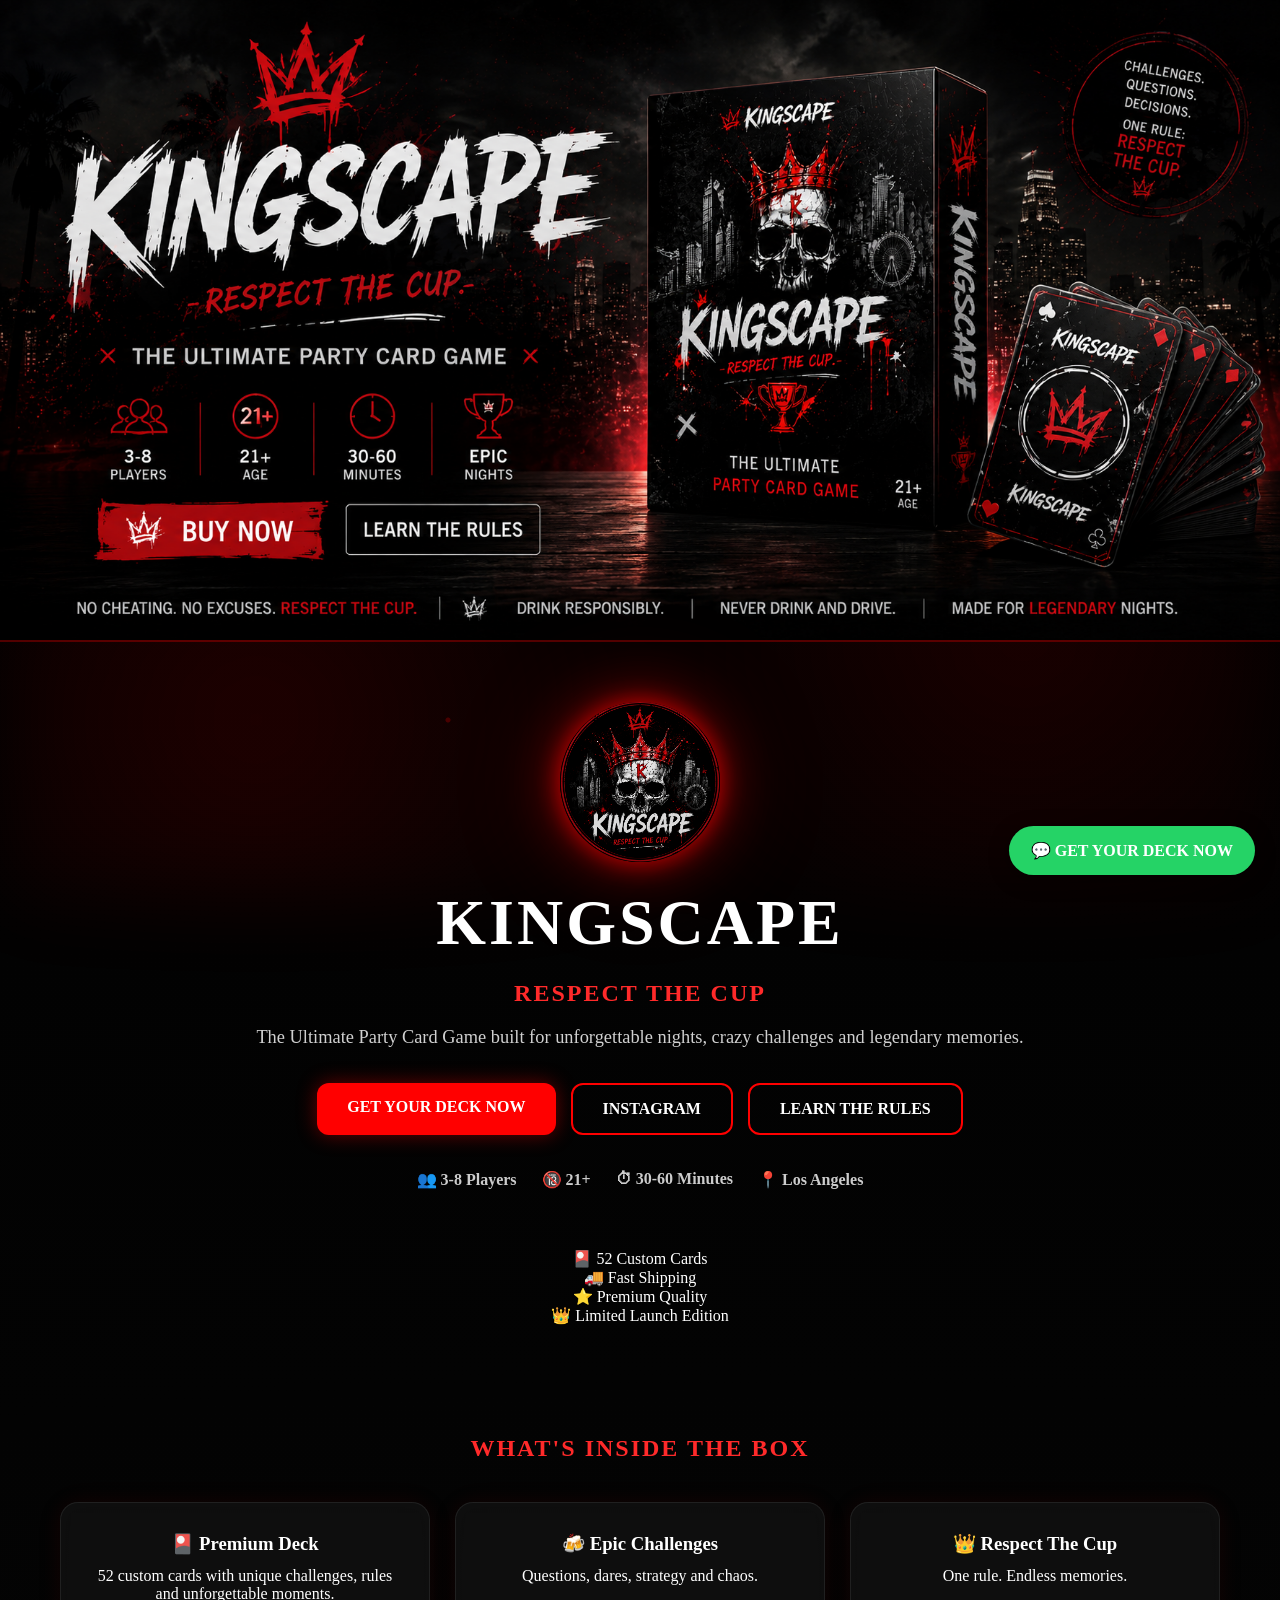
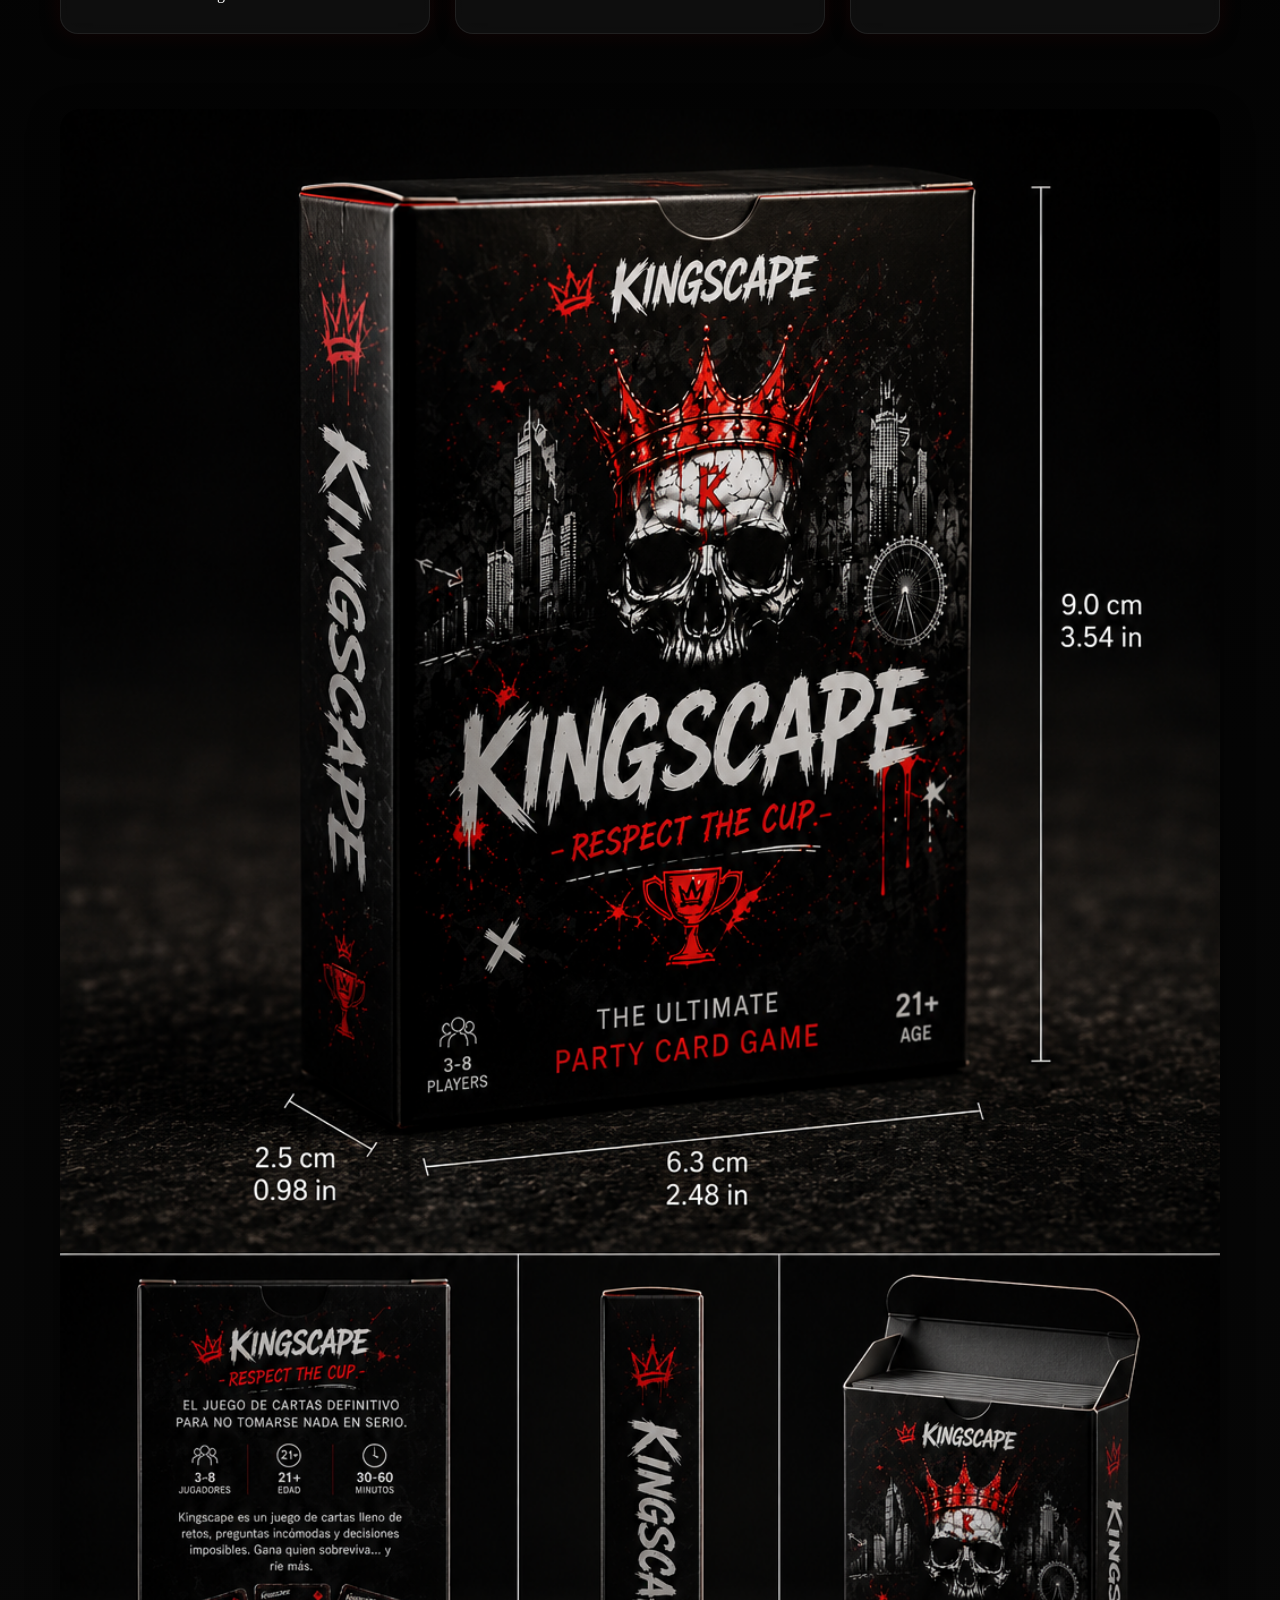
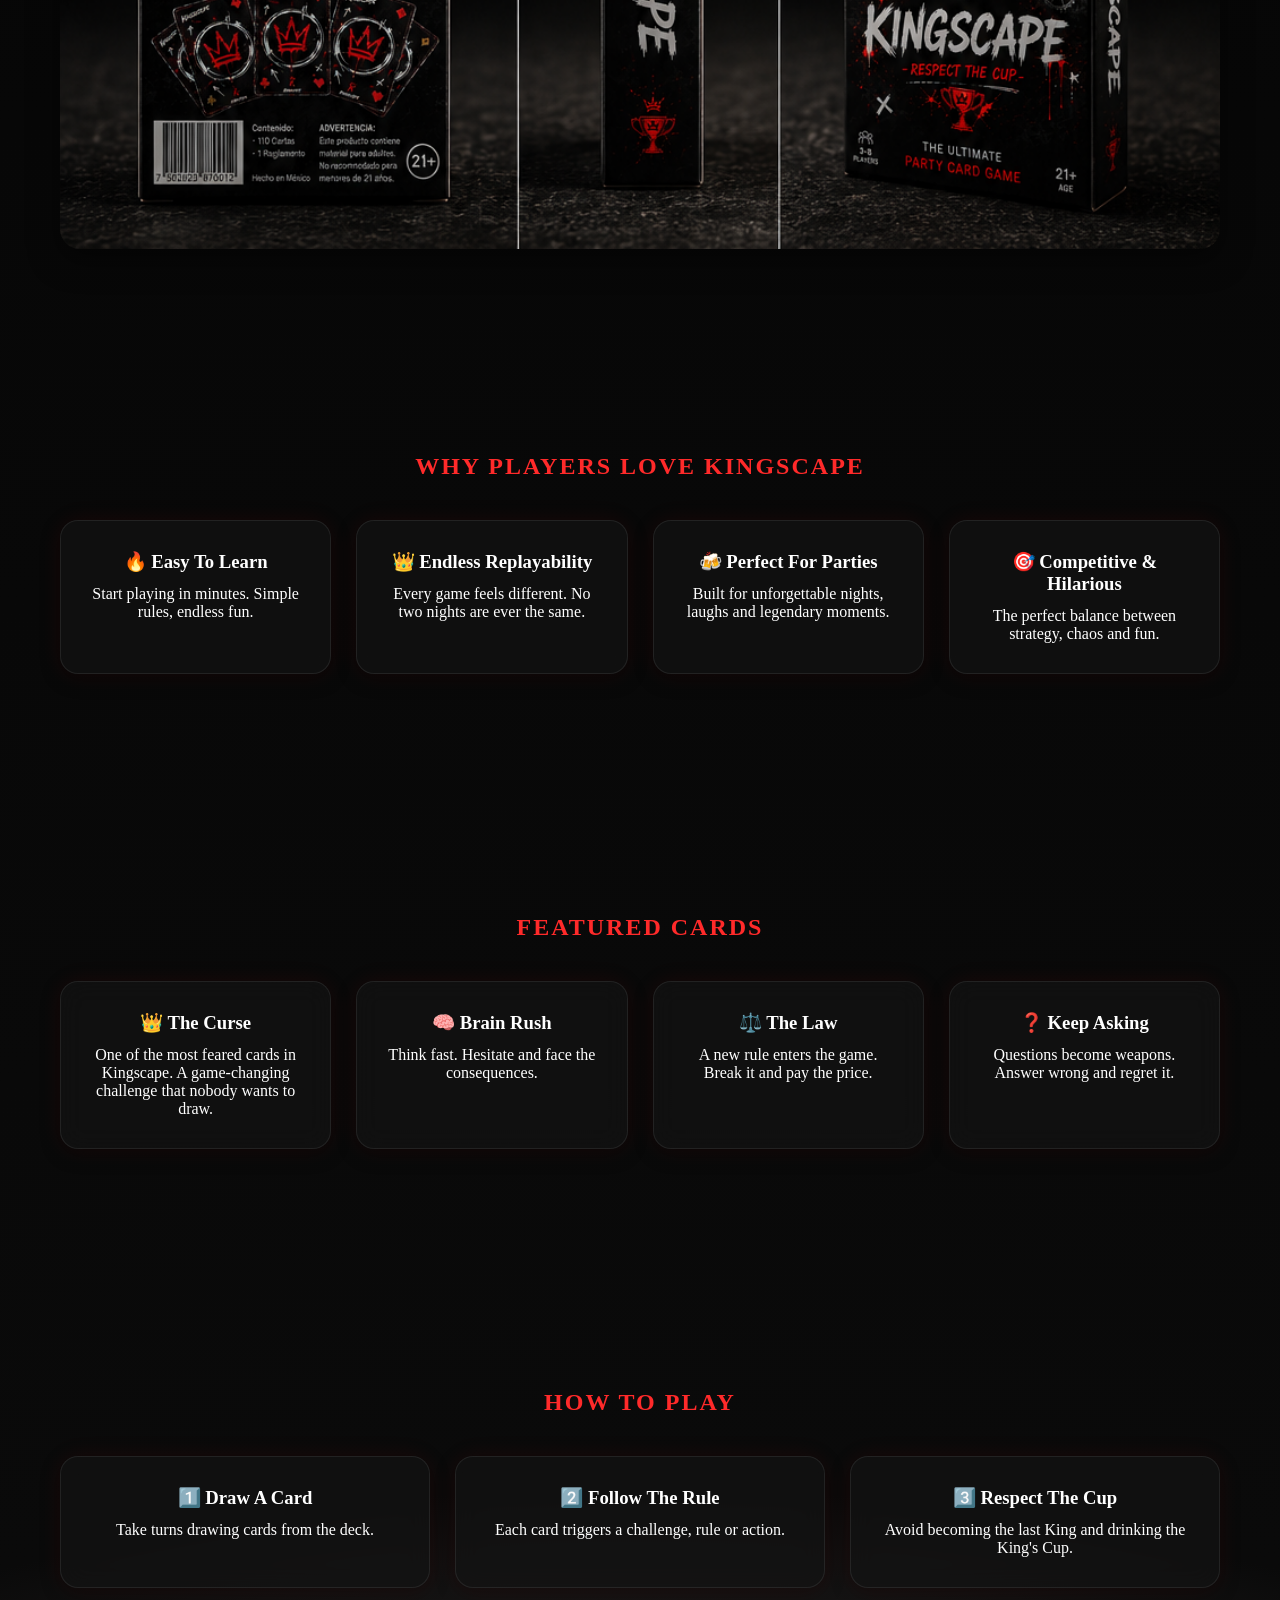
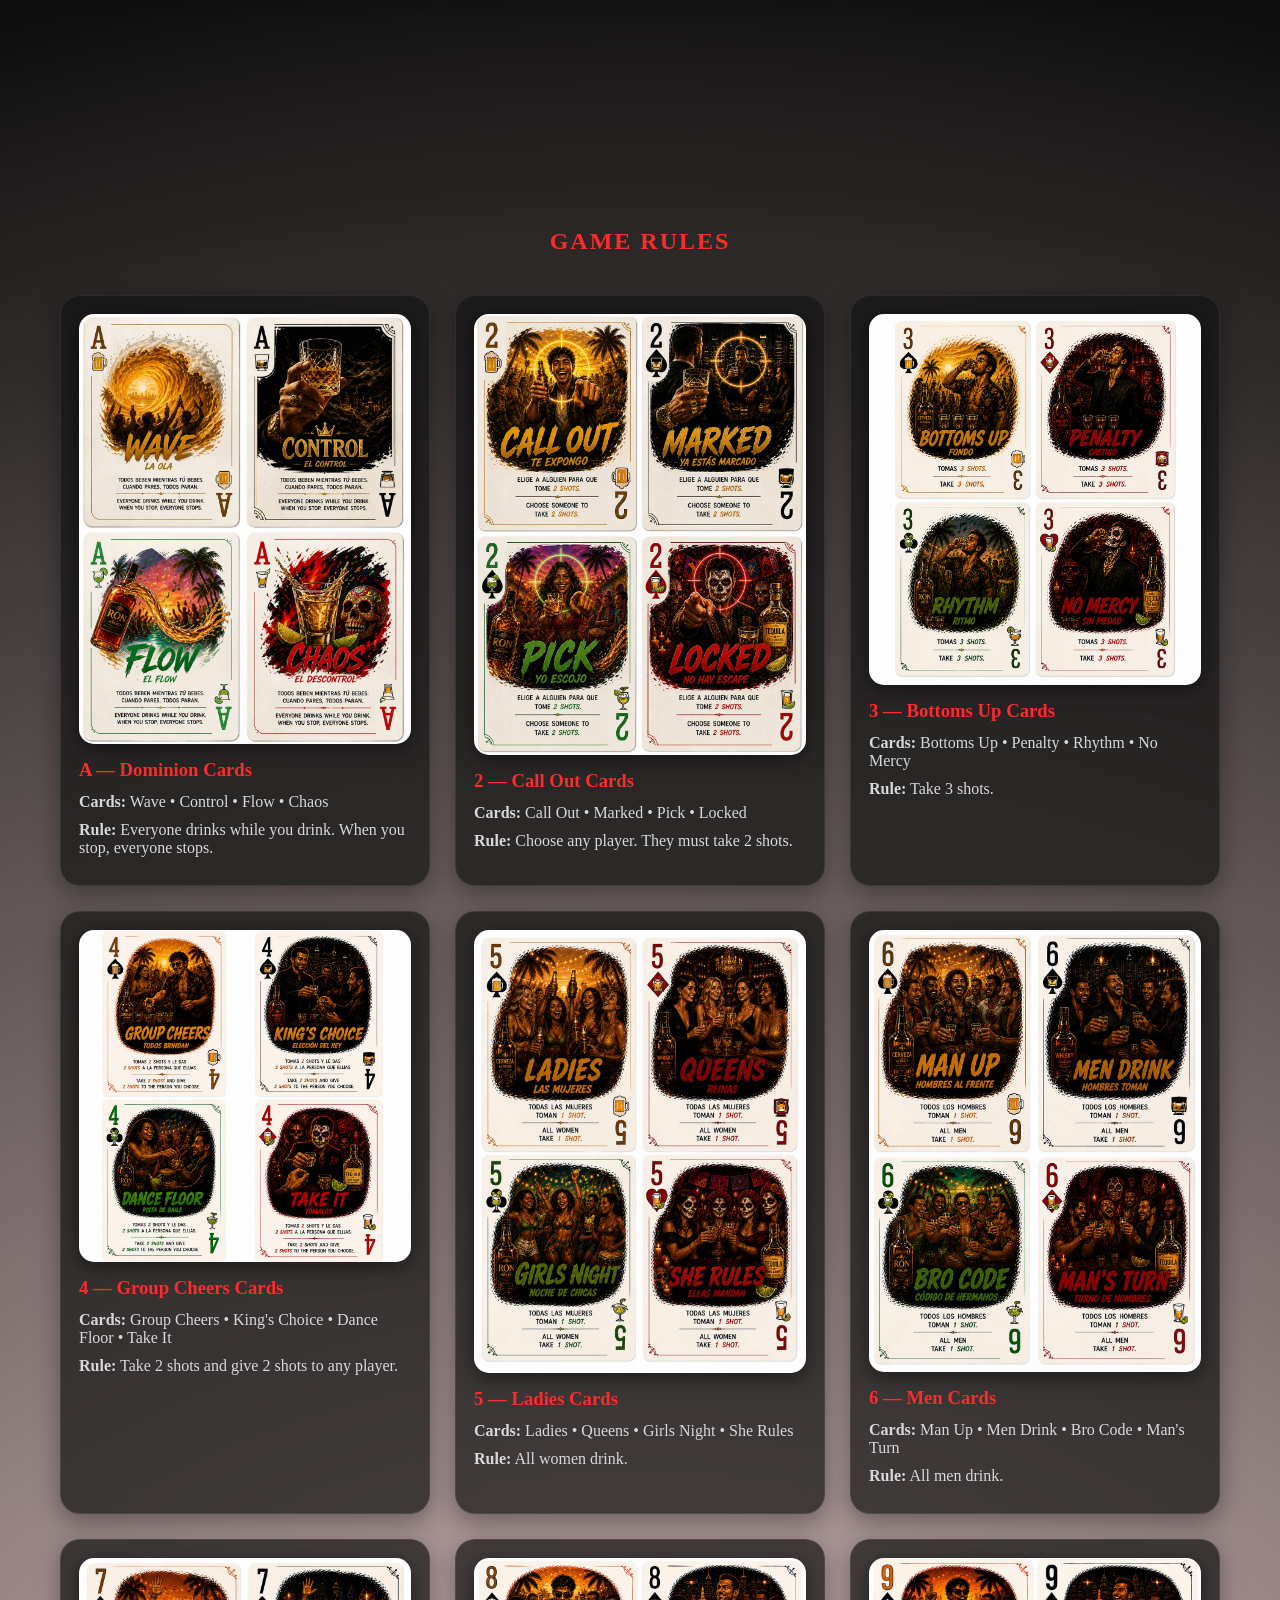
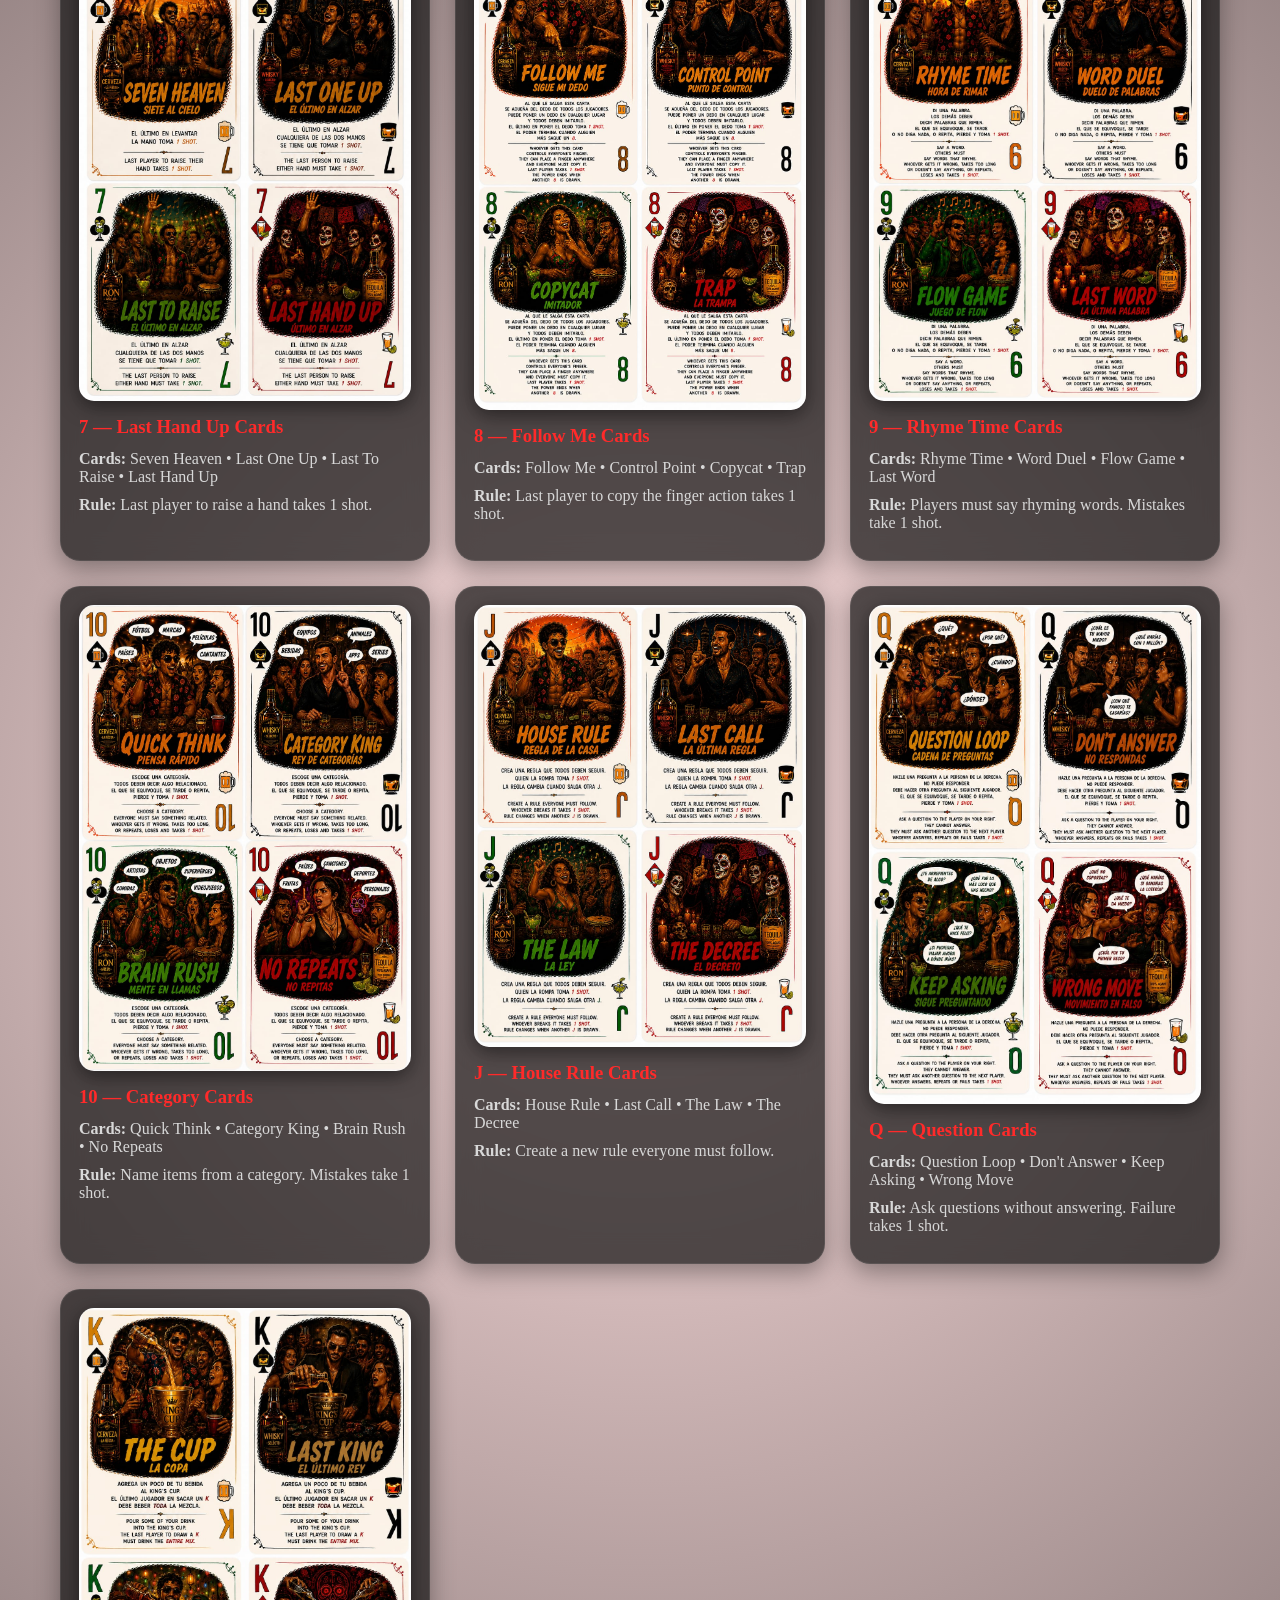
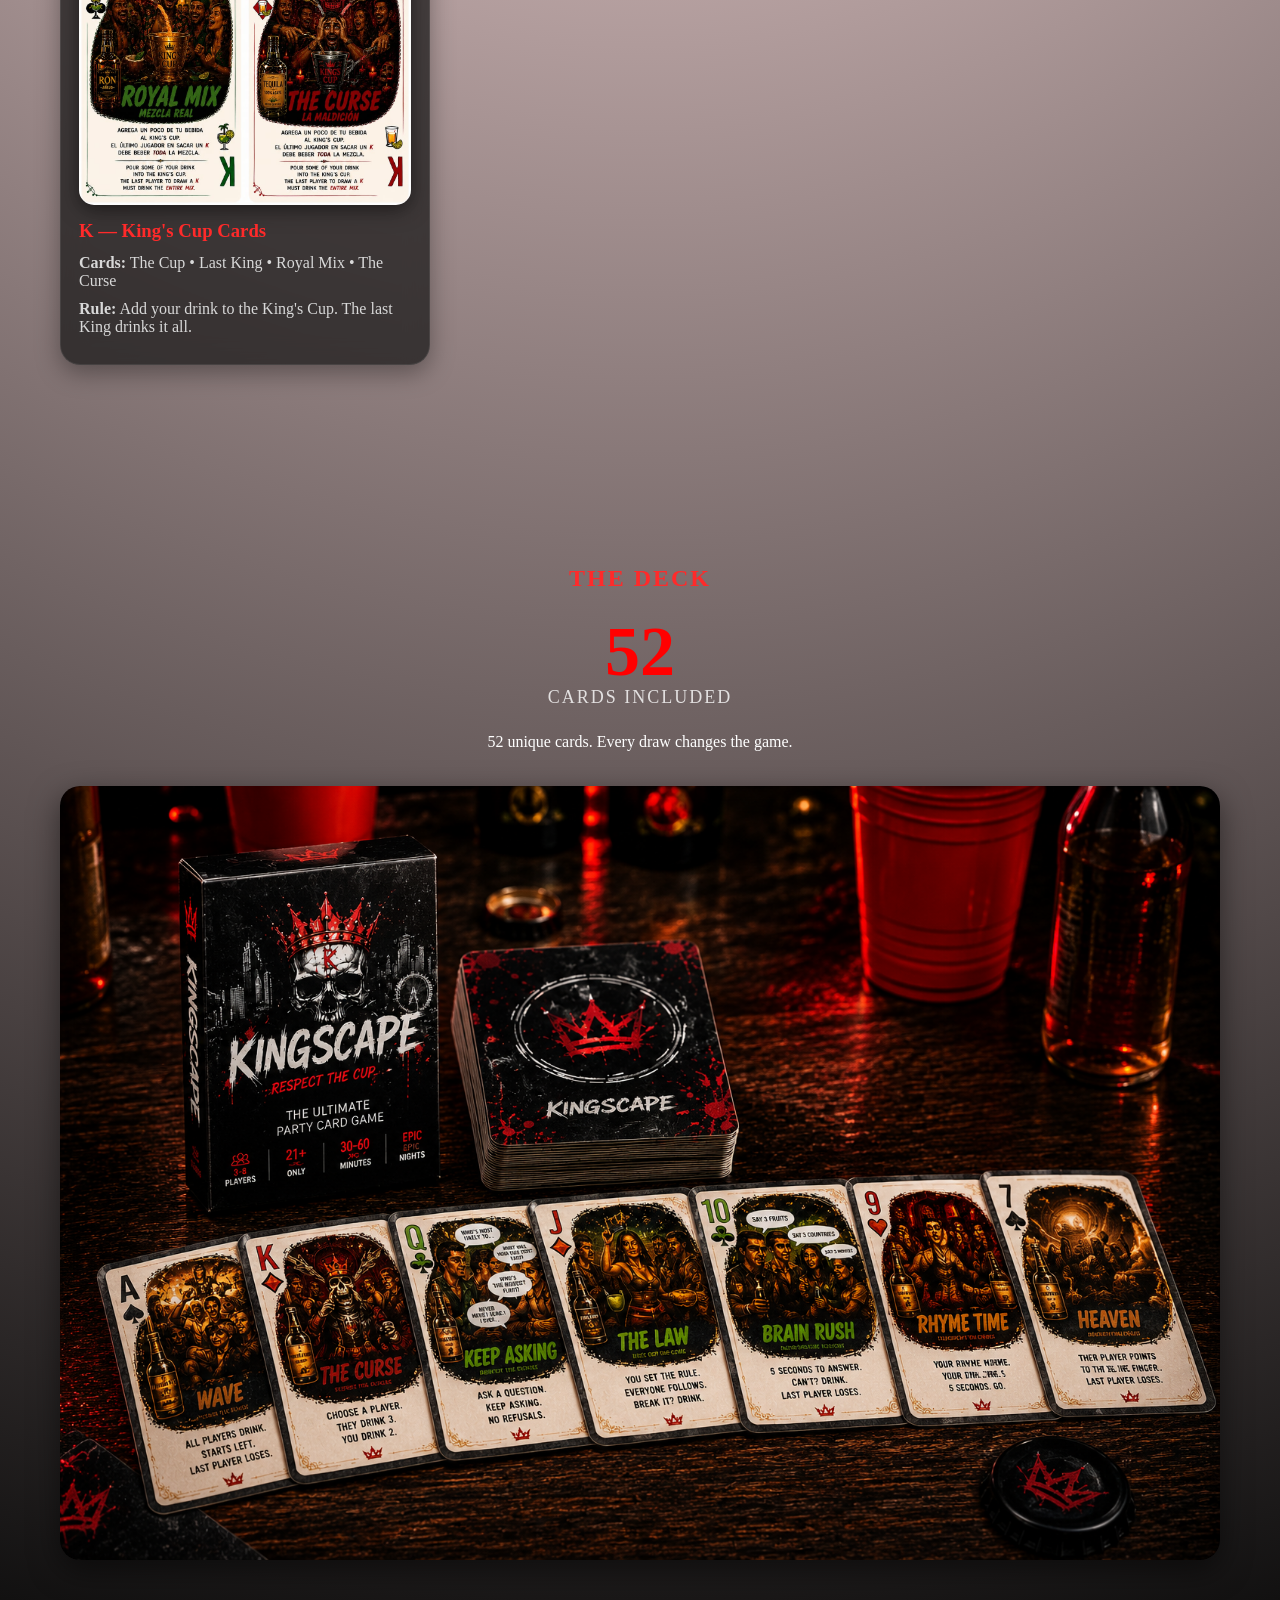
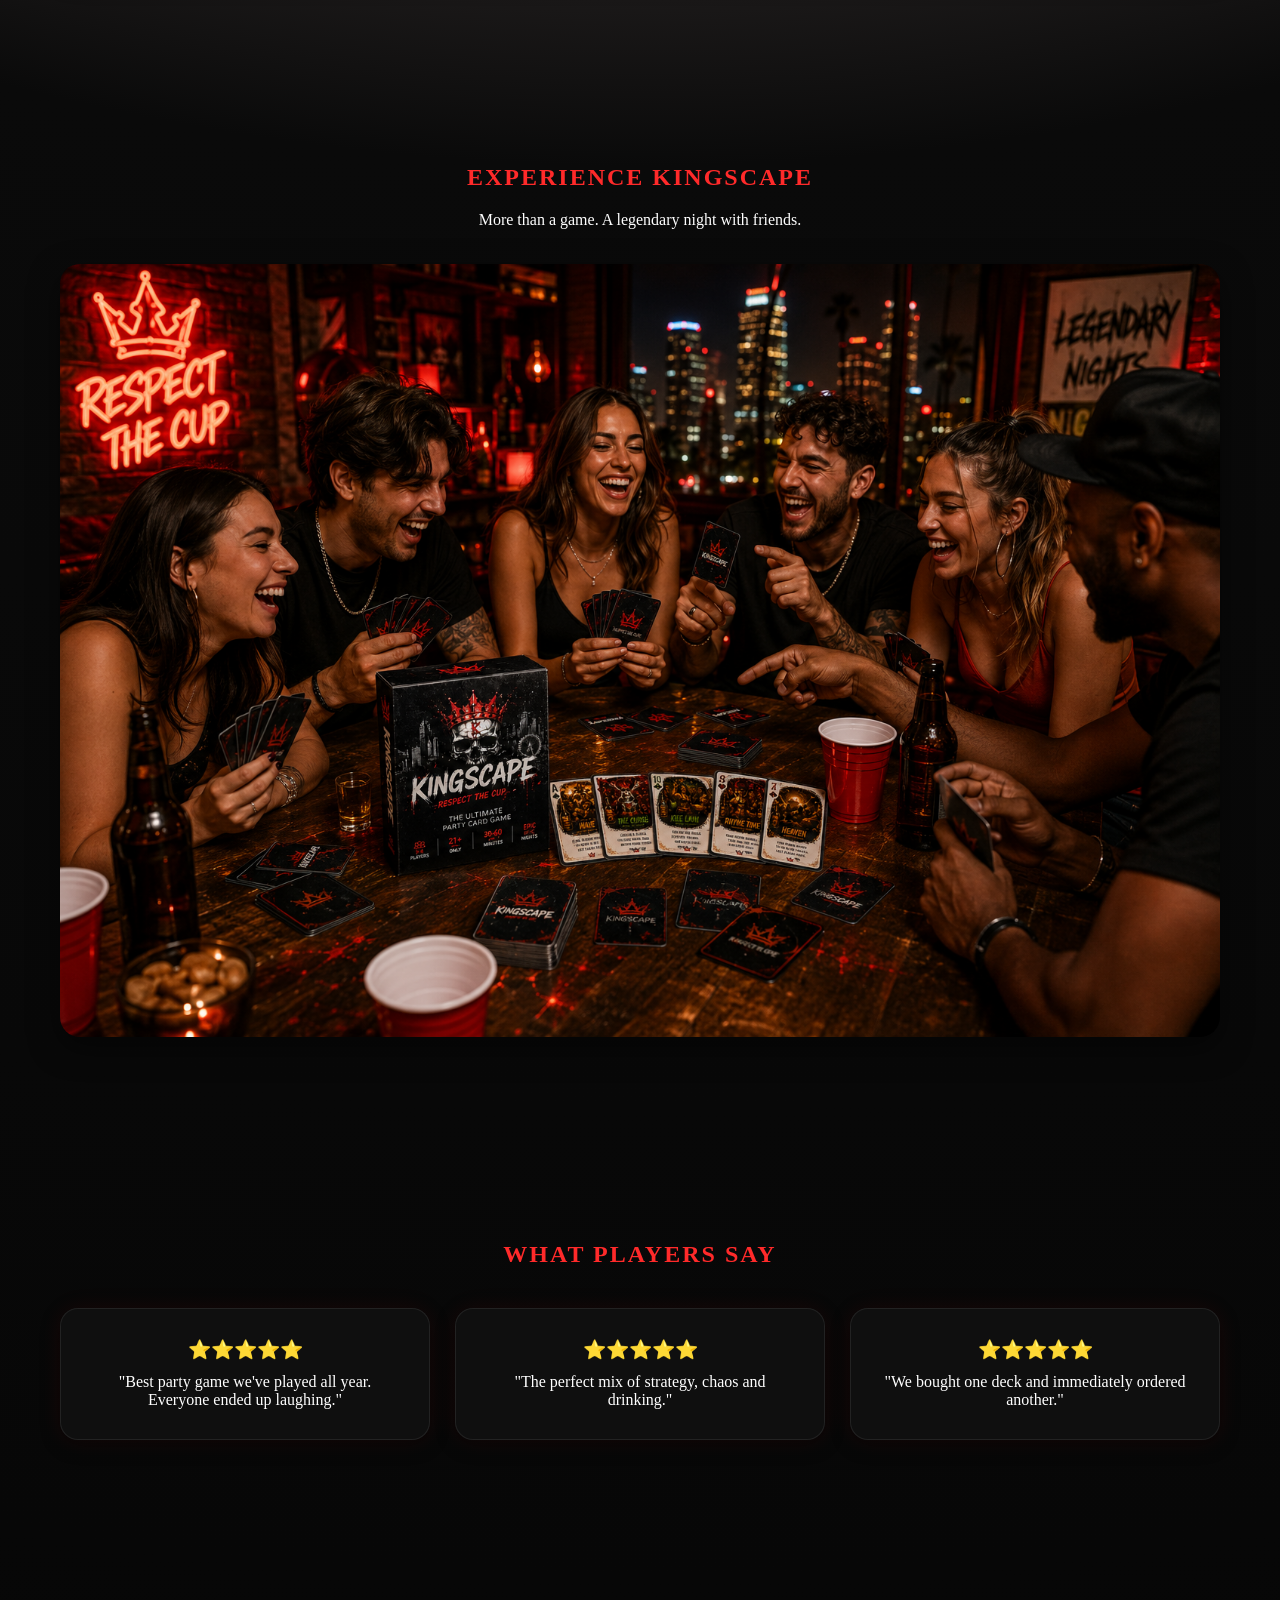
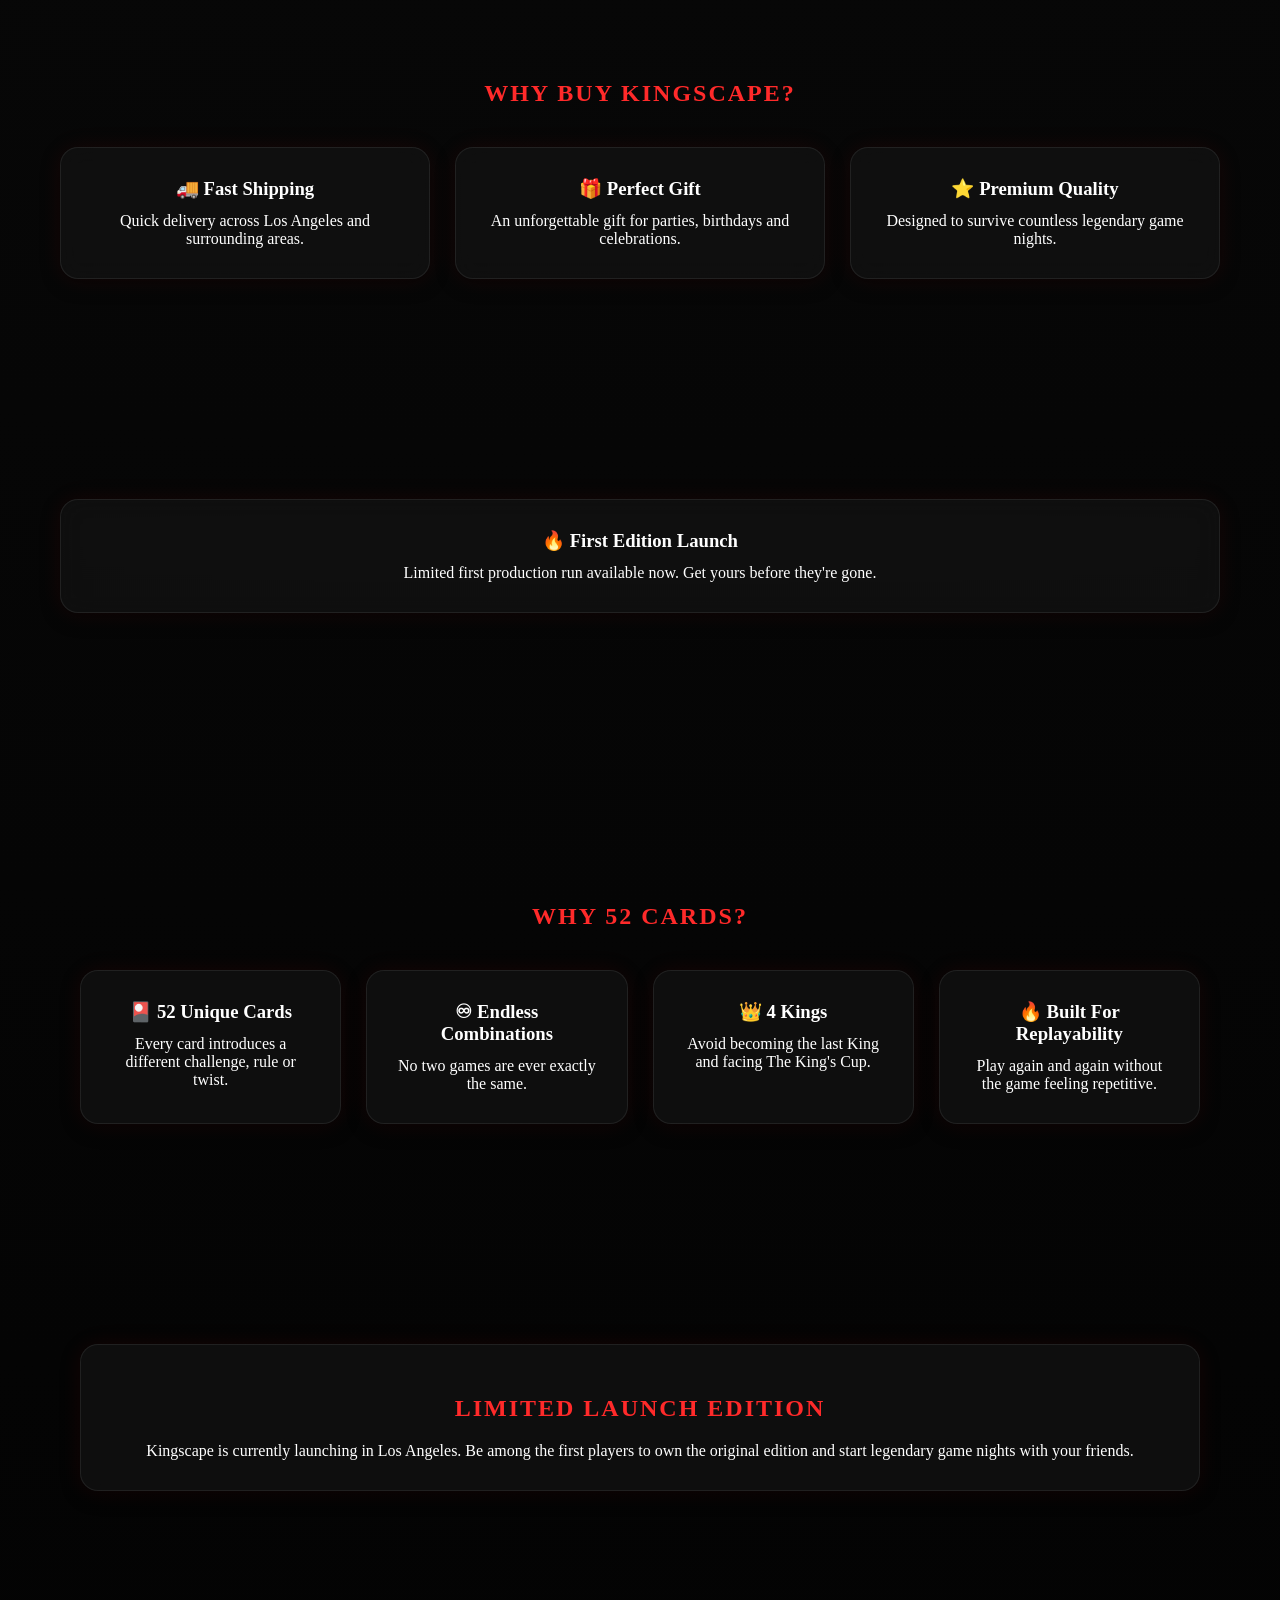
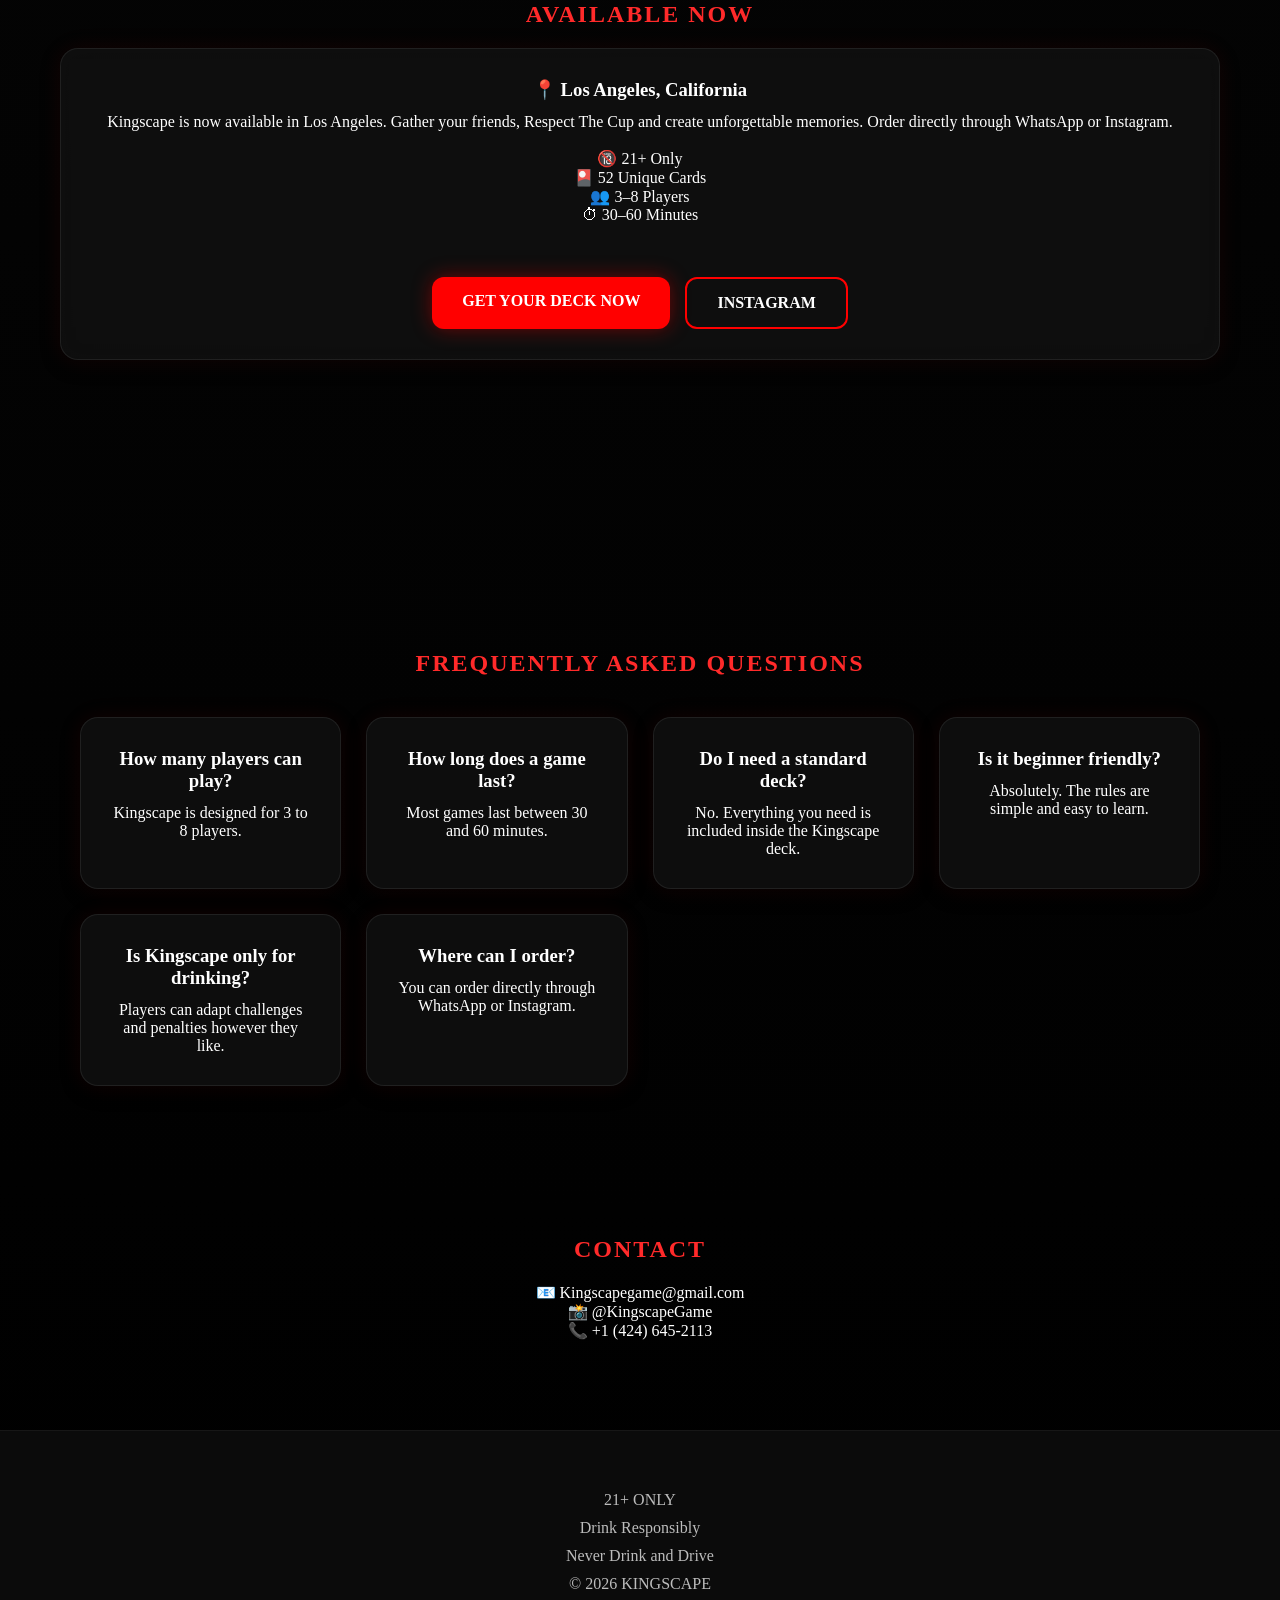
==== index.html @ 7bfcea46 "Update index.html" ====
<!DOCTYPE html>
<html lang="en">
<head>

<meta charset="UTF-8">

<meta name="viewport" content="width=device-width, initial-scale=1.0">

<title>KINGSCAPE - The Ultimate Party Card Game</title>

<meta name="description" content="Kingscape is the ultimate party card game. Challenge your friends, create unforgettable memories and Respect The Cup.">
<meta property="og:title" content="KINGSCAPE | Respect The Cup">
<meta property="og:description" content="The Ultimate Party Card Game for unforgettable nights.">
<meta property="og:image" content="banner.png">
<meta property="og:type" content="website">
<meta property="og:url" content="https://pandoxofficial12-dev.github.io/KingscapeGame/">

<meta property="og:image:width" content="1200">
<meta property="og:image:height" content="630">

<meta name="keywords" content="Kings Cup, Party Card Game, Drinking Game, Kingscape, Respect The Cup">

<meta name="author" content="Kingscape">

<meta name="theme-color" content="#ff0000">
<link rel="icon" type="image/png" href="favicon.png">

<link rel="stylesheet" href="style.css">

</head>

<body>

<header class="hero">

<img src="banner.png" class="banner" alt="Kingscape Banner">

<div class="hero-content">

<img src="profile.png" class="logo" alt="Kingscape Logo">

<h1>KINGSCAPE</h1>

<h2>RESPECT THE CUP</h2>

<p class="subtitle">
The Ultimate Party Card Game built for unforgettable nights,
crazy challenges and legendary memories.
</p>

<div class="buttons">

<a href="https://wa.me/14246452113" target="_blank" class="btn-red">
GET YOUR DECK NOW
</a>

<a href="https://instagram.com/KingscapeGame" target="_blank" class="btn-outline">
INSTAGRAM
</a>

<a href="#game-rules" class="btn-outline">
LEARN THE RULES
</a>

</div>

<div class="stats">
<div>👥 3-8 Players</div>
<div>🔞 21+</div>
<div>⏱ 30-60 Minutes</div>
<div>📍 Los Angeles</div>
</div>

</div>
<div class="trust-bar">

<div>🎴 52 Custom Cards</div>

<div>🚚 Fast Shipping</div>

<div>⭐ Premium Quality</div>

<div>👑 Limited Launch Edition</div>

</div>

</header>

<section class="section">

<h2>What's Inside The Box</h2>

<div class="grid">

<div class="card">
<h3>🎴 Premium Deck</h3>
<p>52 custom cards with unique challenges, rules and unforgettable moments.</p>
</div>

<div class="card">
<h3>🍻 Epic Challenges</h3>
<p>Questions, dares, strategy and chaos.</p>
</div>

<div class="card">
<h3>👑 Respect The Cup</h3>
<p>One rule. Endless memories.</p>
</div>

</div>

<img src="box.png" class="full-image">

</section>
<section class="section">

<h2>Why Players Love Kingscape</h2>

<div class="grid">

<div class="card">
<h3>🔥 Easy To Learn</h3>
<p>
Start playing in minutes.
Simple rules, endless fun.
</p>
</div>

<div class="card">
<h3>👑 Endless Replayability</h3>
<p>
Every game feels different.
No two nights are ever the same.
</p>
</div>

<div class="card">
<h3>🍻 Perfect For Parties</h3>
<p>
Built for unforgettable nights,
laughs and legendary moments.
</p>
</div>

<div class="card">
<h3>🎯 Competitive & Hilarious</h3>
<p>
The perfect balance between
strategy, chaos and fun.
</p>
</div>

</div>

</section>
  
<section class="section">

<h2>Featured Cards</h2>

<div class="grid">

<div class="card">
<h3>👑 The Curse</h3>
<p>
One of the most feared cards in Kingscape.
A game-changing challenge that nobody wants to draw.
</p>
</div>

<div class="card">
<h3>🧠 Brain Rush</h3>
<p>
Think fast.
Hesitate and face the consequences.
</p>
</div>

<div class="card">
<h3>⚖️ The Law</h3>
<p>
A new rule enters the game.
Break it and pay the price.
</p>
</div>

<div class="card">
<h3>❓ Keep Asking</h3>
<p>
Questions become weapons.
Answer wrong and regret it.
</p>
</div>

</div>

</section>

<section class="section">

<h2>How To Play</h2>

<div class="grid">

<div class="card">
<h3>1️⃣ Draw A Card</h3>
<p>Take turns drawing cards from the deck.</p>
</div>

<div class="card">
<h3>2️⃣ Follow The Rule</h3>
<p>Each card triggers a challenge, rule or action.</p>
</div>

<div class="card">
<h3>3️⃣ Respect The Cup</h3>
<p>Avoid becoming the last King and drinking the King's Cup.</p>
</div>

</div>

</section>

<section id="game-rules" class="section">

<h2>Game Rules</h2>

<div class="rules-grid">


<div class="rule-card">
<img src="a.jpg" class="rule-image" alt="Kingscape Dominion Card Rule">
<h3>A — Dominion Cards</h3>
<p><strong>Cards:</strong> Wave • Control • Flow • Chaos</p>
<p><strong>Rule:</strong> Everyone drinks while you drink. When you stop, everyone stops.</p>
</div>

<div class="rule-card">
<img src="2.jpg" class="rule-image" alt="Kingscape Call Out Card Rule">
<h3>2 — Call Out Cards</h3>
<p><strong>Cards:</strong> Call Out • Marked • Pick • Locked</p>
<p><strong>Rule:</strong> Choose any player. They must take 2 shots.</p>
</div>

<div class="rule-card">
<img src="3.jpg" class="rule-image" alt="Kingscape Bottoms Up Card Rule">
<h3>3 — Bottoms Up Cards</h3>
<p><strong>Cards:</strong> Bottoms Up • Penalty • Rhythm • No Mercy</p>
<p><strong>Rule:</strong> Take 3 shots.</p>
</div>

<div class="rule-card">
<img src="4.jpg" class="rule-image" alt="Kingscape Group Cheers Card Rule">
<h3>4 — Group Cheers Cards</h3>
<p><strong>Cards:</strong> Group Cheers • King's Choice • Dance Floor • Take It</p>
<p><strong>Rule:</strong> Take 2 shots and give 2 shots to any player.</p>
</div>

<div class="rule-card">
<img src="5.jpg" class="rule-image" alt="Kingscape Ladies Card Rule">
<h3>5 — Ladies Cards</h3>
<p><strong>Cards:</strong> Ladies • Queens • Girls Night • She Rules</p>
<p><strong>Rule:</strong> All women drink.</p>
</div>

<div class="rule-card">
<img src="6.jpg" class="rule-image" alt="Kingscape Men Card Rule">
<h3>6 — Men Cards</h3>
<p><strong>Cards:</strong> Man Up • Men Drink • Bro Code • Man's Turn</p>
<p><strong>Rule:</strong> All men drink.</p>
</div>

<div class="rule-card">
<img src="7.jpg" class="rule-image" alt="Kingscape Last Hand Up Card Rule">
<h3>7 — Last Hand Up Cards</h3>
<p><strong>Cards:</strong> Seven Heaven • Last One Up • Last To Raise • Last Hand Up</p>
<p><strong>Rule:</strong> Last player to raise a hand takes 1 shot.</p>
</div>

<div class="rule-card">
<img src="8.jpg" class="rule-image" alt="Kingscape Follow Me Card Rule">
<h3>8 — Follow Me Cards</h3>
<p><strong>Cards:</strong> Follow Me • Control Point • Copycat • Trap</p>
<p><strong>Rule:</strong> Last player to copy the finger action takes 1 shot.</p>
</div>

<div class="rule-card">
<img src="9.jpg" class="rule-image" alt="Kingscape Rhyme Time Card Rule">
<h3>9 — Rhyme Time Cards</h3>
<p><strong>Cards:</strong> Rhyme Time • Word Duel • Flow Game • Last Word</p>
<p><strong>Rule:</strong> Players must say rhyming words. Mistakes take 1 shot.</p>
</div>

<div class="rule-card">
<img src="10.jpg" class="rule-image" alt="Kingscape Category Card Rule">
<h3>10 — Category Cards</h3>
<p><strong>Cards:</strong> Quick Think • Category King • Brain Rush • No Repeats</p>
<p><strong>Rule:</strong> Name items from a category. Mistakes take 1 shot.</p>
</div>

<div class="rule-card">
<img src="j.jpg" class="rule-image" alt="Kingscape House Rule Card">
<h3>J — House Rule Cards</h3>
<p><strong>Cards:</strong> House Rule • Last Call • The Law • The Decree</p>
<p><strong>Rule:</strong> Create a new rule everyone must follow.</p>
</div>

<div class="rule-card">
<img src="q.jpg" class="rule-image" alt="Kingscape Question Card Rule">
<h3>Q — Question Cards</h3>
<p><strong>Cards:</strong> Question Loop • Don't Answer • Keep Asking • Wrong Move</p>
<p><strong>Rule:</strong> Ask questions without answering. Failure takes 1 shot.</p>
</div>

<div class="rule-card">
<img src="k.jpg" class="rule-image" alt="Kingscape King's Cup Card Rule">
<h3>K — King's Cup Cards</h3>
<p><strong>Cards:</strong> The Cup • Last King • Royal Mix • The Curse</p>
<p><strong>Rule:</strong> Add your drink to the King's Cup. The last King drinks it all.</p>
</div>
  
</div>

</section>
  
<section class="section">
<h2>The Deck</h2>
<div class="card-counter">

<div class="counter-number">52</div>

<div class="counter-text">Cards Included</div>

</div>
<p>
52 unique cards.
Every draw changes the game.
</p>

<img src="deck.png" class="full-image">

</section>

<section class="section">

<h2>Experience Kingscape</h2>

<p>
More than a game.
A legendary night with friends.
</p>

<img src="lifestyle.png" class="full-image">

</section>

<section class="section">

<h2>What Players Say</h2>

<div class="grid">

<div class="card">
<h3>⭐⭐⭐⭐⭐</h3>
<p>
"Best party game we've played all year.
Everyone ended up laughing."
</p>
</div>

<div class="card">
<h3>⭐⭐⭐⭐⭐</h3>
<p>
"The perfect mix of strategy,
chaos and drinking."
</p>
</div>

<div class="card">
<h3>⭐⭐⭐⭐⭐</h3>
<p>
"We bought one deck and immediately ordered another."
</p>
</div>

</div>

</section>
<section class="section">

<h2>Why Buy Kingscape?</h2>

<div class="grid">

<div class="card">
<h3>🚚 Fast Shipping</h3>
<p>
Quick delivery across Los Angeles and surrounding areas.
</p>
</div>

<div class="card">
<h3>🎁 Perfect Gift</h3>
<p>
An unforgettable gift for parties, birthdays and celebrations.
</p>
</div>

<div class="card">
<h3>⭐ Premium Quality</h3>
<p>
Designed to survive countless legendary game nights.
</p>
</div>

</div>

</section>
  <section class="section">

<div class="card">

<h3>🔥 First Edition Launch</h3>

<p>
Limited first production run available now.
Get yours before they're gone.
</p>

</div>

</section>
<section class="section">
<section class="section">

<h2>Why 52 Cards?</h2>

<div class="grid">

<div class="card">
<h3>🎴 52 Unique Cards</h3>
<p>
Every card introduces a different challenge,
rule or twist.
</p>
</div>

<div class="card">
<h3>♾ Endless Combinations</h3>
<p>
No two games are ever exactly the same.
</p>
</div>

<div class="card">
<h3>👑 4 Kings</h3>
<p>
Avoid becoming the last King and facing
The King's Cup.
</p>
</div>

<div class="card">
<h3>🔥 Built For Replayability</h3>
<p>
Play again and again without the game
feeling repetitive.
</p>
</div>

</div>

</section>
  <section class="section">

<div class="card">

<h2>Limited Launch Edition</h2>

<p>
Kingscape is currently launching in Los Angeles.

Be among the first players to own the original edition and start legendary game nights with your friends.
</p>

</div>

</section>
<h2>Available Now</h2>

<div class="card">

<h3>📍 Los Angeles, California</h3>

<p>
Kingscape is now available in Los Angeles.

Gather your friends, Respect The Cup and create unforgettable memories.

Order directly through WhatsApp or Instagram.
</p>

<br>

<p>
🔞 21+ Only
</p>
<p>
🎴 52 Unique Cards
</p>

<p>
👥 3–8 Players
</p>

<p>
⏱ 30–60 Minutes
</p>
<br>

<div class="buttons">

<a href="https://wa.me/14246452113" target="_blank" class="btn-red">
GET YOUR DECK NOW
</a>

<a href="https://instagram.com/KingscapeGame" target="_blank" class="btn-outline">
INSTAGRAM
</a>

</div>

</div>

</section>
  
<section id="contact" class="section">
<section class="section">

<h2>Frequently Asked Questions</h2>

<div class="grid">

<div class="card">
<h3>How many players can play?</h3>
<p>
Kingscape is designed for 3 to 8 players.
</p>
</div>

<div class="card">
<h3>How long does a game last?</h3>
<p>
Most games last between 30 and 60 minutes.
</p>
</div>

<div class="card">
<h3>Do I need a standard deck?</h3>
<p>
No. Everything you need is included inside the Kingscape deck.
</p>
</div>

<div class="card">
<h3>Is it beginner friendly?</h3>
<p>
Absolutely. The rules are simple and easy to learn.
</p>
</div>

<div class="card">
<h3>Is Kingscape only for drinking?</h3>
<p>
Players can adapt challenges and penalties however they like.
</p>
</div>

<div class="card">
<h3>Where can I order?</h3>
<p>
You can order directly through WhatsApp or Instagram.
</p>
</div>

</div>

</section>
<h2>Contact</h2>

<p>📧 Kingscapegame@gmail.com</p>

<p>📸 @KingscapeGame</p>

<p>📞 +1 (424) 645-2113</p>

</section>

<footer>

<p>21+ ONLY</p>

<p>Drink Responsibly</p>

<p>Never Drink and Drive</p>

<p>© 2026 KINGSCAPE</p>

</footer>

<div id="imageModal" class="image-modal">
  <span class="close-modal">&times;</span>
  <img class="modal-content" id="modalImage">
</div>  
  
<script src="script.js"></script>

<a href="https://wa.me/14246452113" target="_blank" class="whatsapp-float">
💬 GET YOUR DECK NOW
</a>

</body>
</html>
---- style.css ----
*{
margin:0;
padding:0;
box-sizing:border-box;
}

html{
scroll-behavior:smooth;
}

body{
    background: radial-gradient(
        circle at center,
        rgba(255,0,0,0.12) 0%,
        #0a0a0a 35%,
        #000000 100%
    );
    
    color:white;
    overflow-x:hidden;
}
body::before{
    content:"";
    position:fixed;
    inset:0;

    background:
    radial-gradient(circle at 50% 15%, rgba(255,0,0,.25), transparent 40%),
    radial-gradient(circle at 20% 80%, rgba(255,0,0,.12), transparent 35%),
    radial-gradient(circle at 80% 70%, rgba(255,0,0,.10), transparent 35%);

    filter:blur(40px);

    pointer-events:none;
    z-index:-1;
}
body::after{
    content:"";
    position:fixed;
    inset:0;

    background:
    radial-gradient(circle at 15% 20%, rgba(255,0,0,.35) 2px, transparent 3px),
    radial-gradient(circle at 75% 30%, rgba(255,0,0,.25) 2px, transparent 3px),
    radial-gradient(circle at 35% 80%, rgba(255,0,0,.30) 2px, transparent 3px),
    radial-gradient(circle at 90% 70%, rgba(255,0,0,.20) 2px, transparent 3px);

    opacity:.8;
    pointer-events:none;
    z-index:0;

    animation:floatParticles 18s linear infinite;
}

@keyframes floatParticles{
    from{
        transform:translateY(0);
    }
    to{
        transform:translateY(-80px);
    }
}
/* HERO */

.hero{
text-align:center;
position:relative;
z-index:1;
}

.banner{
width:100%;
display:block;
border-bottom:2px solid rgba(255,0,0,.3);
}

.hero-content{
padding:60px 20px;
}

.logo{
width:160px;
border-radius:50%;
box-shadow:
0 0 25px rgba(255,0,0,.7),
0 0 60px rgba(255,0,0,.4),
0 0 120px rgba(255,0,0,.2);
transition:.4s;
}

.logo:hover{
transform:scale(1.05);
}

h1{
font-size:4rem;
margin-top:20px;
letter-spacing:3px;
}

h2{
color:#ff2a2a;
margin:20px 0;
text-transform:uppercase;
letter-spacing:2px;
}

.subtitle{
max-width:800px;
margin:auto;
font-size:1.15rem;
color:#d0d0d0;
}

/* BUTTONS */

.buttons{
margin-top:35px;
display:flex;
justify-content:center;
flex-wrap:wrap;
gap:15px;
}

.btn-red{
background:#ff0000;
padding:15px 30px;
color:white;
text-decoration:none;
border-radius:12px;
font-weight:bold;
transition:.3s;
box-shadow:0 0 20px rgba(255,0,0,.4);
}

.btn-red:hover{
transform:translateY(-3px);
box-shadow:0 0 35px rgba(255,0,0,.8);
}

.btn-outline{
border:2px solid #ff0000;
padding:15px 30px;
color:white;
text-decoration:none;
border-radius:12px;
font-weight:bold;
transition:.3s;
}

.btn-outline:hover{
background:#ff0000;
transform:translateY(-3px);
}

/* STATS */

.stats{
display:flex;
justify-content:center;
gap:25px;
margin-top:35px;
flex-wrap:wrap;
font-weight:bold;
color:#cccccc;
}

/* SECTIONS */

.section{
padding:90px 20px;
max-width:1200px;
margin:auto;
text-align:center;
position:relative;
z-index:1;
}

/* GRID */

.grid{
display:grid;
grid-template-columns:repeat(auto-fit,minmax(250px,1fr));
gap:25px;
margin:40px 0;
}

/* STANDARD CARDS */

.card{
background:rgba(20,20,20,.65);
backdrop-filter:blur(12px);
-webkit-backdrop-filter:blur(12px);

padding:30px;
border-radius:18px;

border:1px solid rgba(255,255,255,.08);

transition:.35s;

box-shadow:
0 5px 20px rgba(0,0,0,.3),
0 0 25px rgba(255,0,0,.08);
}

.card:hover{
transform:translateY(-8px);
box-shadow:0 0 25px rgba(255,0,0,.25);
border-color:rgba(255,0,0,.25);
}

.card h3{
margin-bottom:12px;
}

/* MAIN IMAGES */

.full-image{
width:100%;
border-radius:20px;
margin-top:35px;
box-shadow:0 10px 30px rgba(0,0,0,.5);
transition:.4s;
}

.full-image:hover{
transform:scale(1.01);
}

/* GAME RULES */

.rules-grid{
display:grid;
grid-template-columns:repeat(auto-fit,minmax(340px,1fr));
gap:25px;
margin-top:40px;
}

.rule-card{
background:rgba(20,20,20,.70);
backdrop-filter:blur(12px);
-webkit-backdrop-filter:blur(12px);
padding:18px;
border-radius:20px;
border:1px solid rgba(255,255,255,.08);
text-align:left;
transition:.35s;
overflow:hidden;
box-shadow:0 8px 25px rgba(0,0,0,.35);
}

.rule-card:hover{
transform:translateY(-6px);
box-shadow:0 0 30px rgba(255,0,0,.3);
border-color:rgba(255,0,0,.3);
}

.rule-card h3{
color:#ff2a2a;
margin-bottom:12px;
}

.rule-card p{
margin-bottom:10px;
color:#d8d8d8;
}

/* RULE IMAGES */

.rule-image{
width:100%;
height:auto;
display:block;
border-radius:15px;
margin-bottom:15px;
transition:.35s;
box-shadow:0 5px 20px rgba(0,0,0,.5);
}

.rule-image:hover{
transform:scale(1.02);
box-shadow:0 0 25px rgba(255,0,0,.35);
}

/* LEGACY RULES */

.rules{
display:grid;
grid-template-columns:repeat(auto-fit,minmax(180px,1fr));
gap:15px;
margin-top:30px;
}

.rule{
background:#121212;
padding:18px;
border-radius:12px;
transition:.3s;
cursor:pointer;
}

.rule:hover{
background:#1e1e1e;
box-shadow:0 0 15px rgba(255,0,0,.2);
}

/* FOOTER */

footer{
background:#0b0b0b;
padding:50px 20px;
text-align:center;
border-top:1px solid rgba(255,255,255,.05);
position:relative;
z-index:1;
}

footer p{
margin:10px 0;
color:#bcbcbc;
}

/* MOBILE */

@media(max-width:768px){

h1{
font-size:2.6rem;
}

.logo{
width:110px;
}

.subtitle{
font-size:1rem;
}

.buttons{
flex-direction:column;
align-items:center;
}

.btn-red,
.btn-outline{
width:90%;
max-width:300px;
}

.rules-grid{
grid-template-columns:1fr;
gap:18px;
}

.rule-card{
padding:16px;
}

.rule-image{
height:auto;
}

}

.whatsapp-float{
position:fixed;
bottom:25px;
right:25px;
background:#25D366;
color:white;
padding:15px 22px;
border-radius:50px;
text-decoration:none;
font-weight:bold;
font-size:16px;
box-shadow:0 5px 20px rgba(0,0,0,.35);
z-index:9999;
transition:.3s;
}

.whatsapp-float:hover{
transform:translateY(-3px);
box-shadow:0 8px 25px rgba(0,0,0,.5);
}

@media(max-width:768px){
.whatsapp-float{
bottom:20px;
right:20px;
padding:14px 20px;
font-size:15px;
}
}
/* IMAGE ZOOM */

.image-modal{
display:none;
position:fixed;
z-index:10000;
left:0;
top:0;
width:100%;
height:100%;
background:rgba(0,0,0,.95);
justify-content:center;
align-items:center;
padding:20px;
}

.modal-content{
max-width:95%;
max-height:95%;
border-radius:15px;
box-shadow:0 0 40px rgba(255,0,0,.4);
}

.close-modal{
position:absolute;
top:20px;
right:30px;
font-size:40px;
font-weight:bold;
color:white;
cursor:pointer;
}
.card-counter{
    text-align:center;
    margin:25px 0;
}

.counter-number{
    font-size:70px;
    font-weight:900;
    color:#ff0000;
    line-height:1;
}

.counter-text{
    font-size:18px;
    letter-spacing:2px;
    text-transform:uppercase;
    opacity:0.8;
}
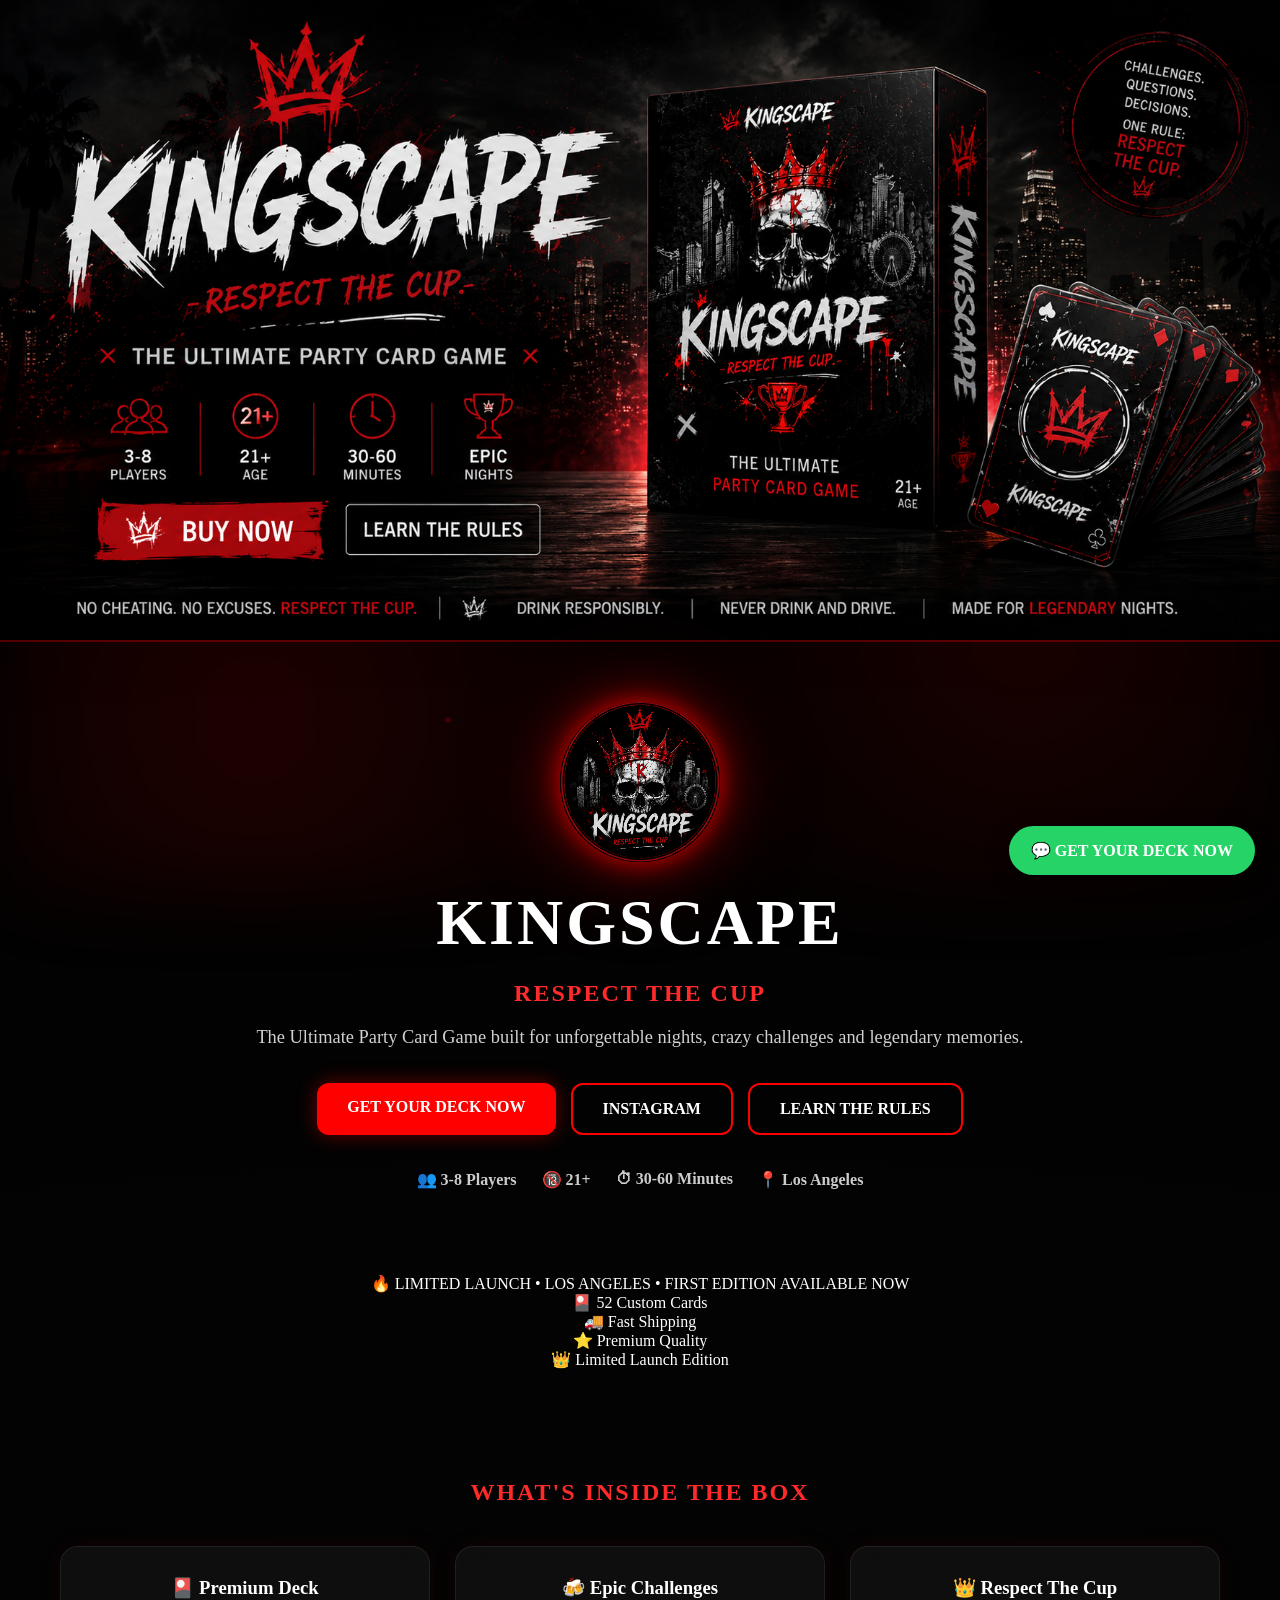
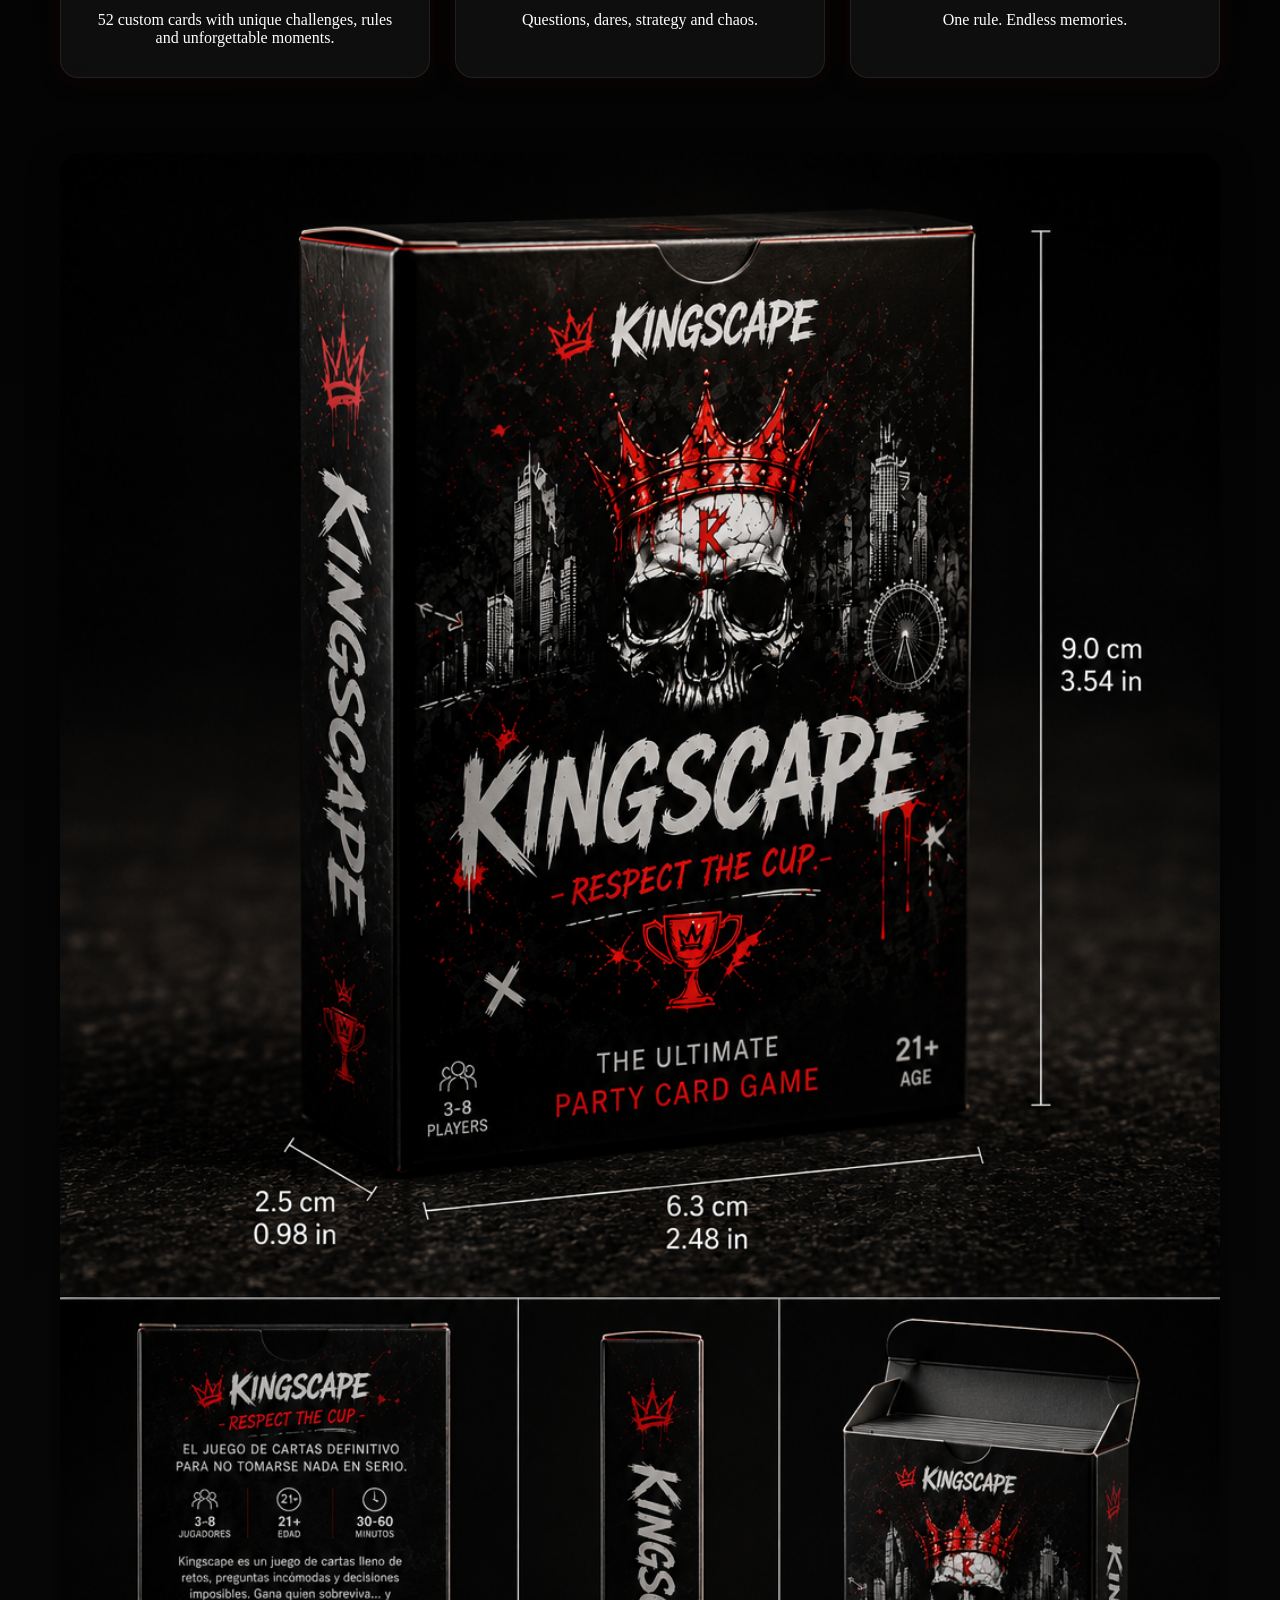
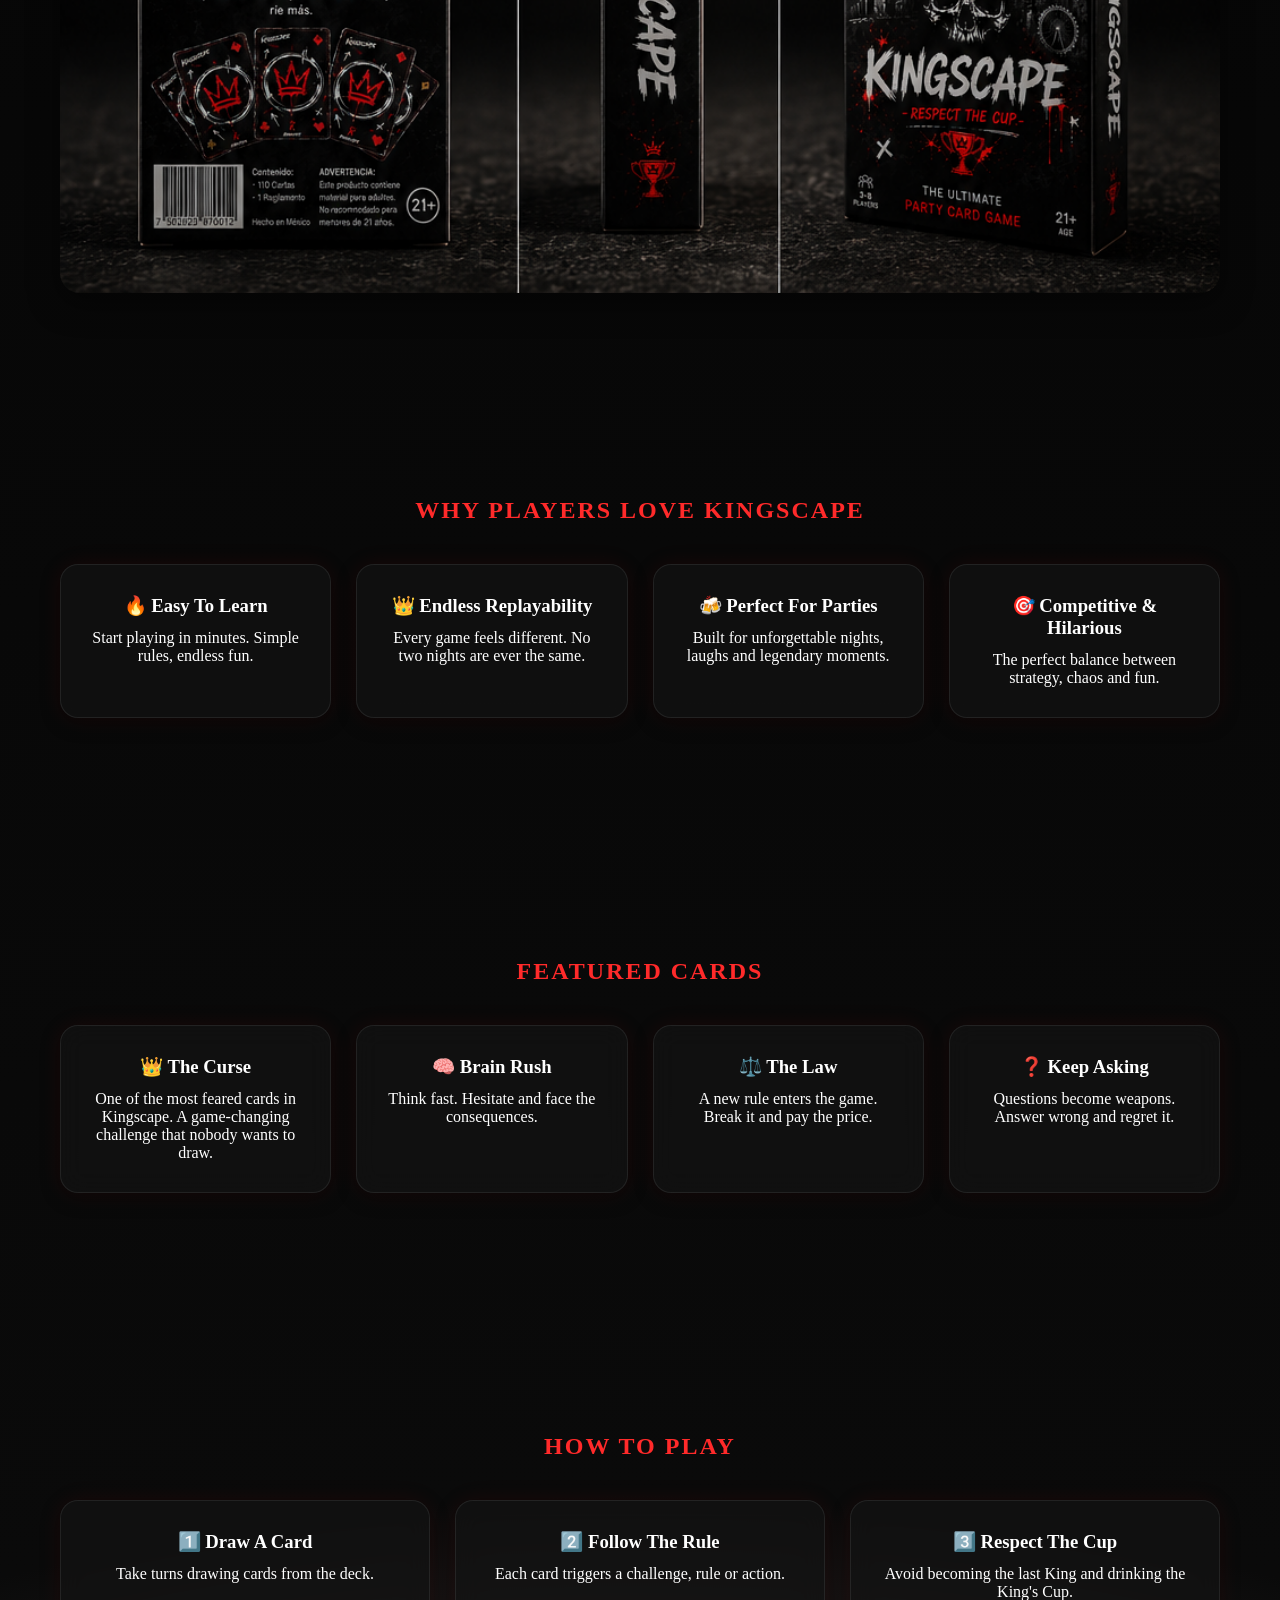
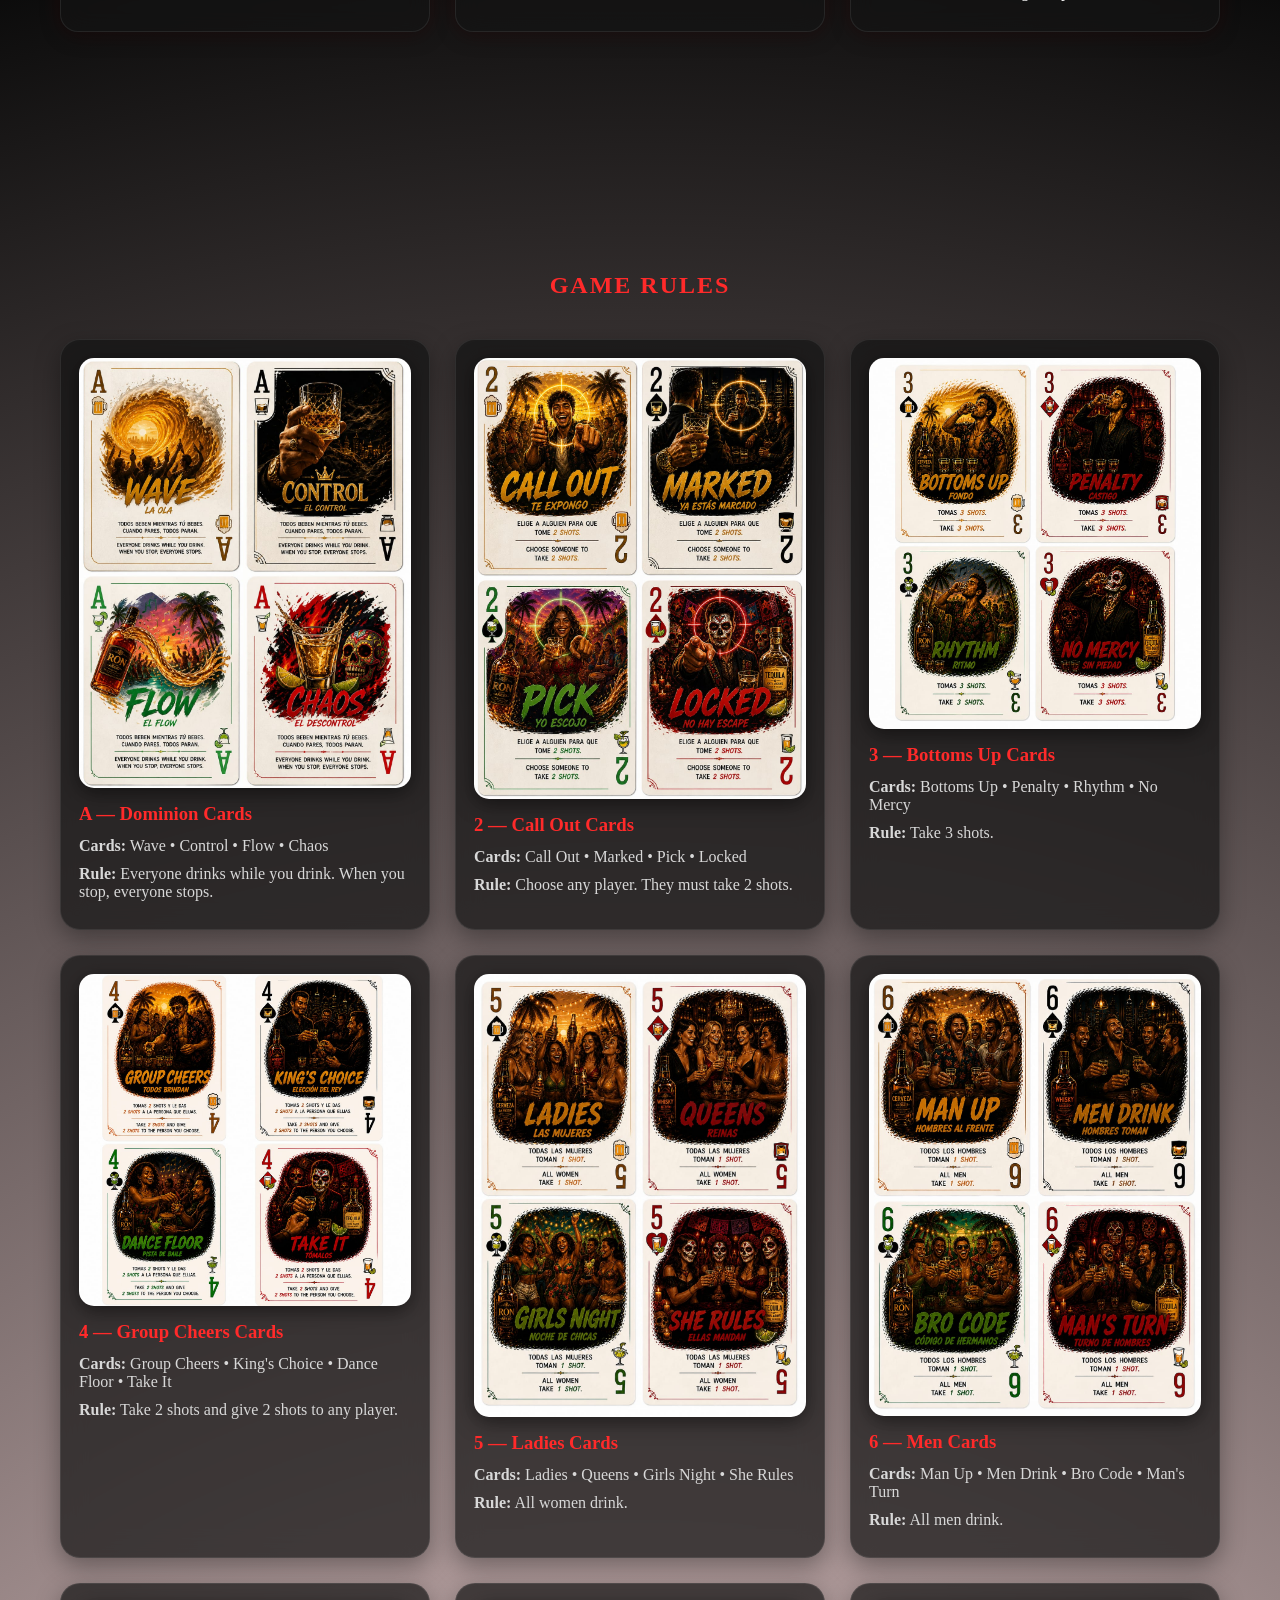
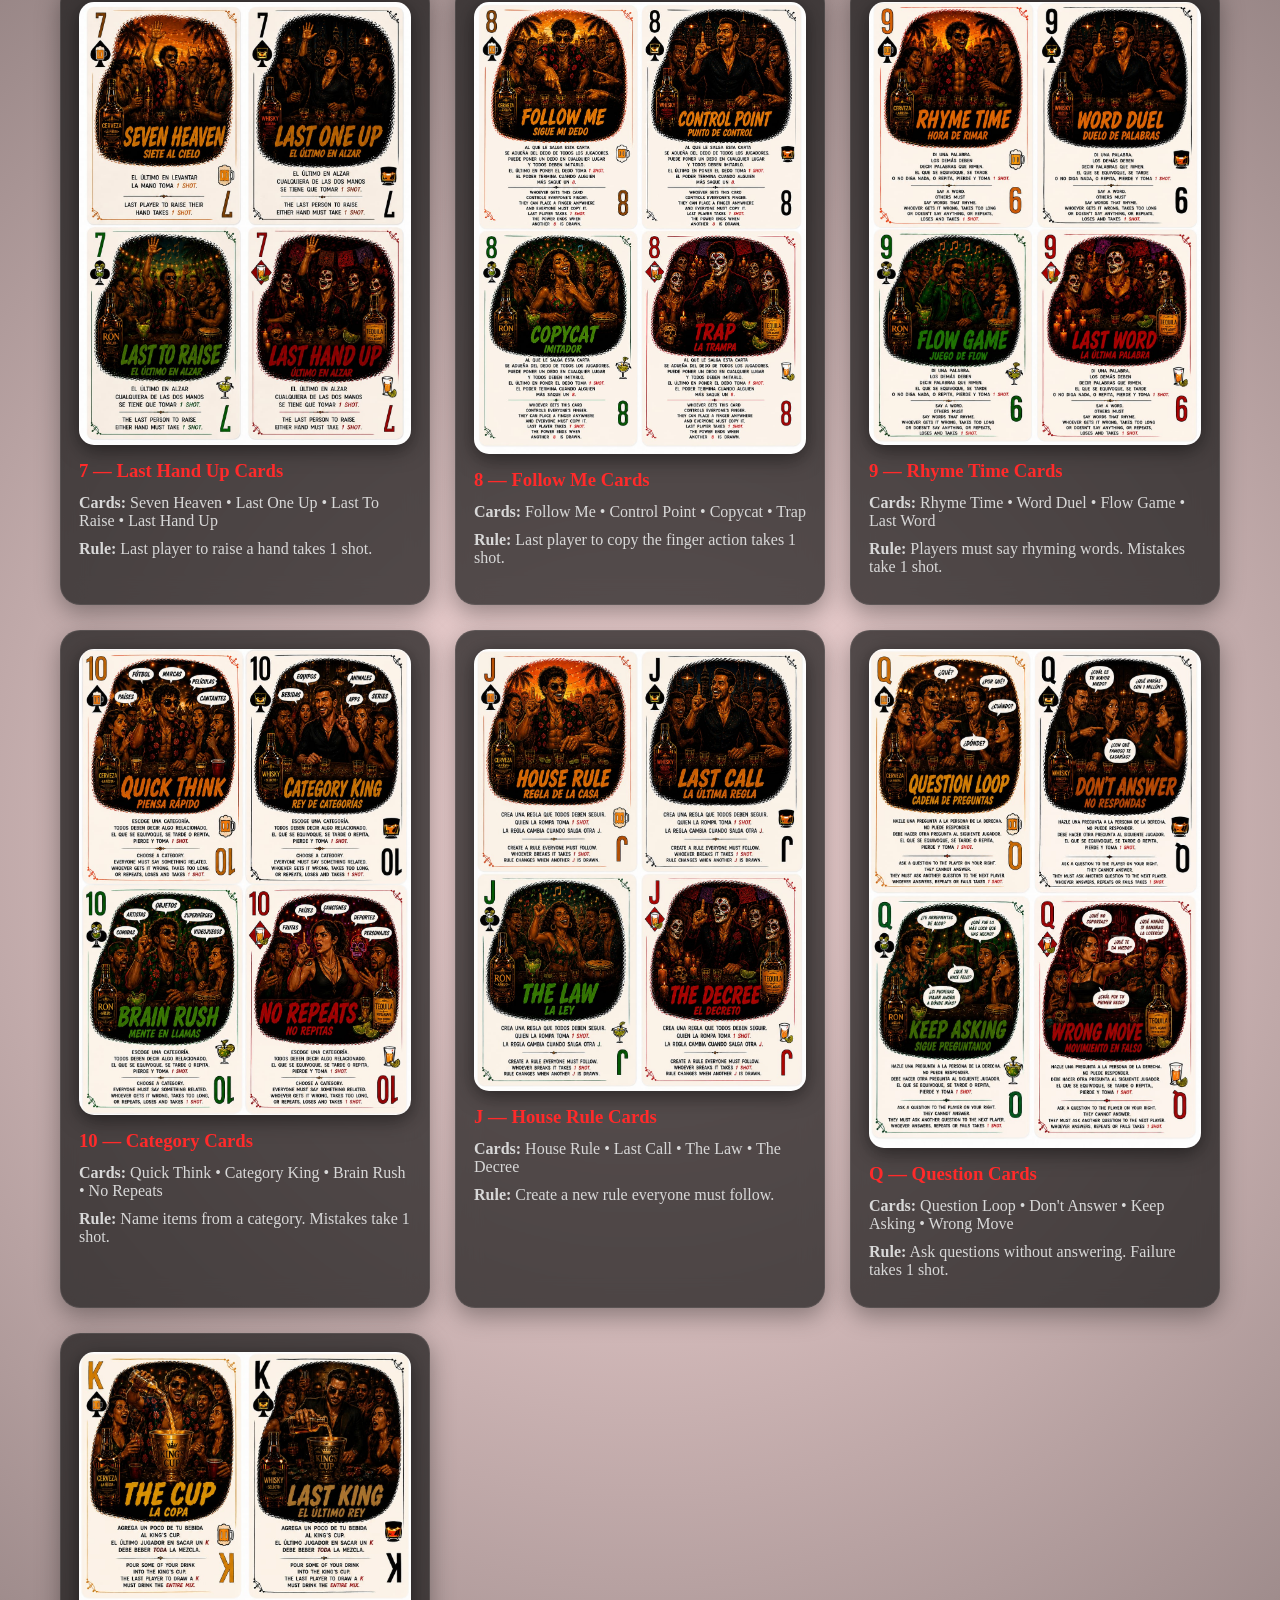
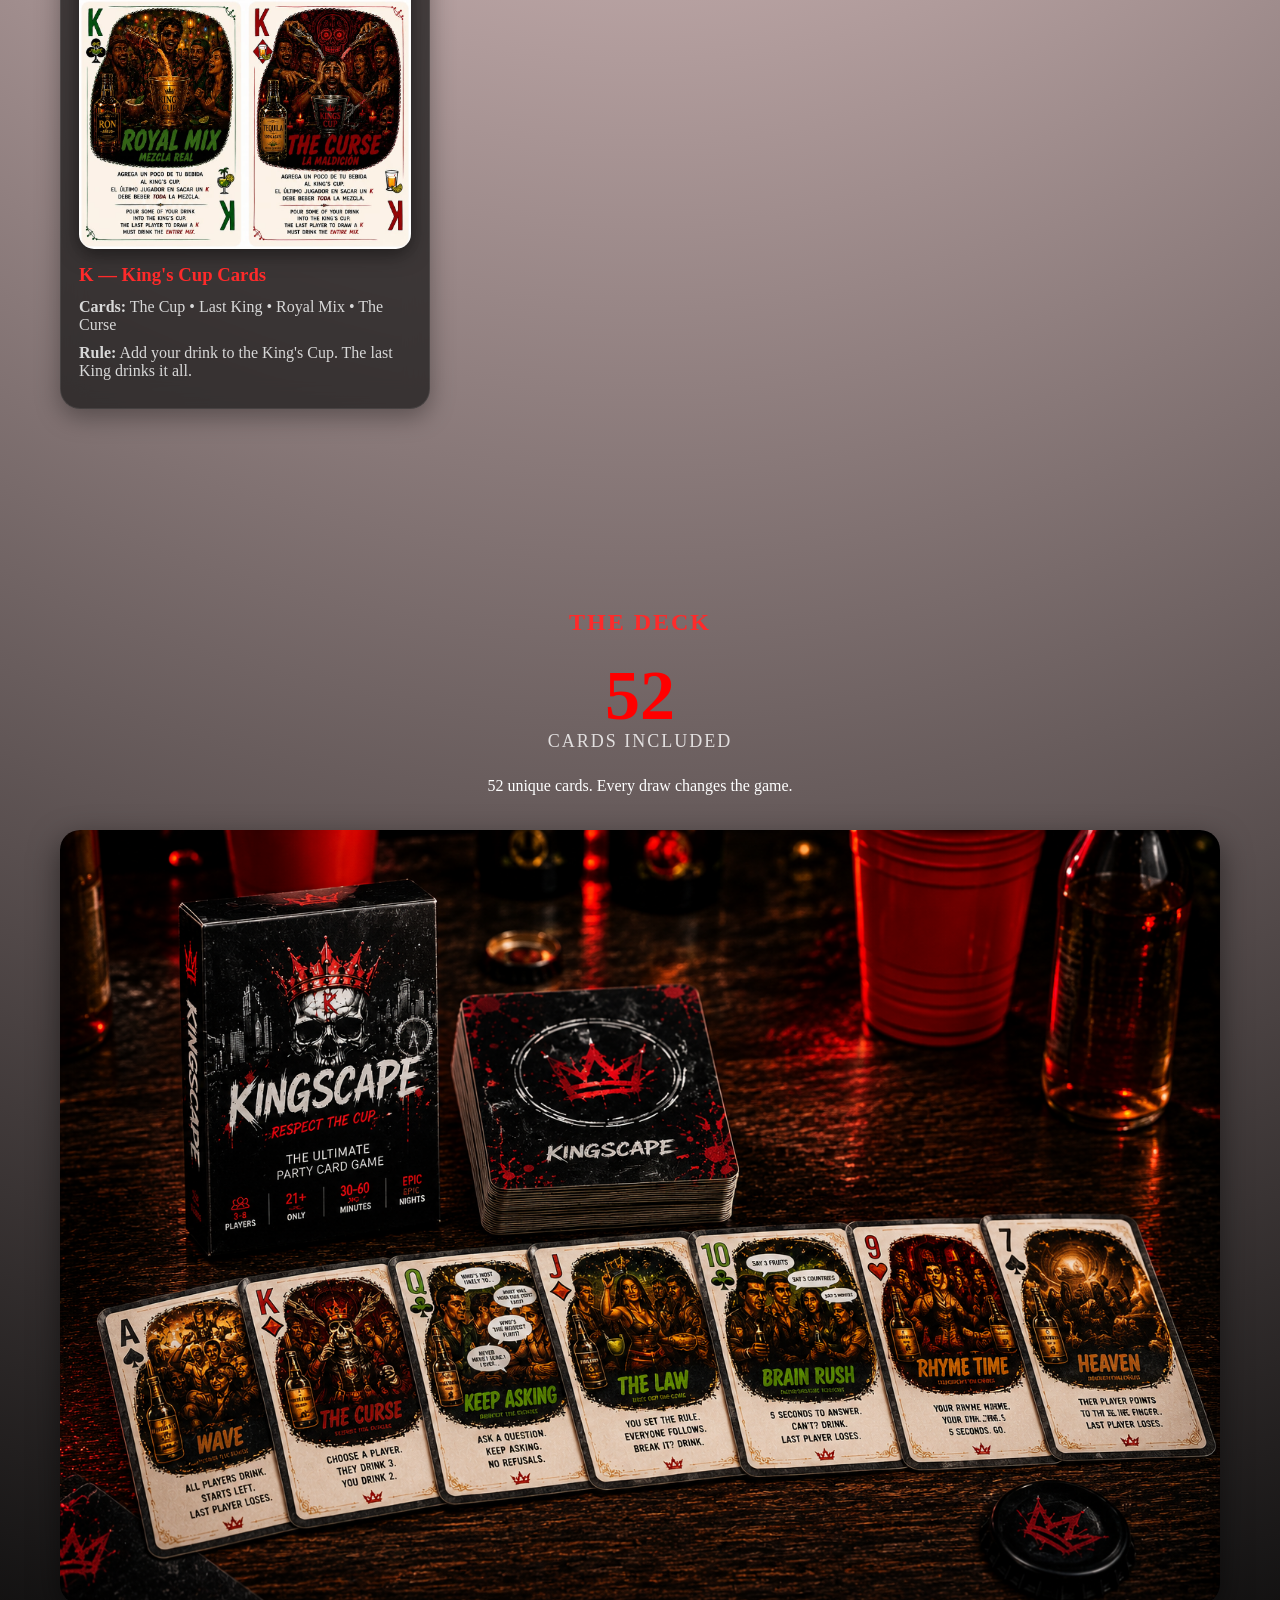
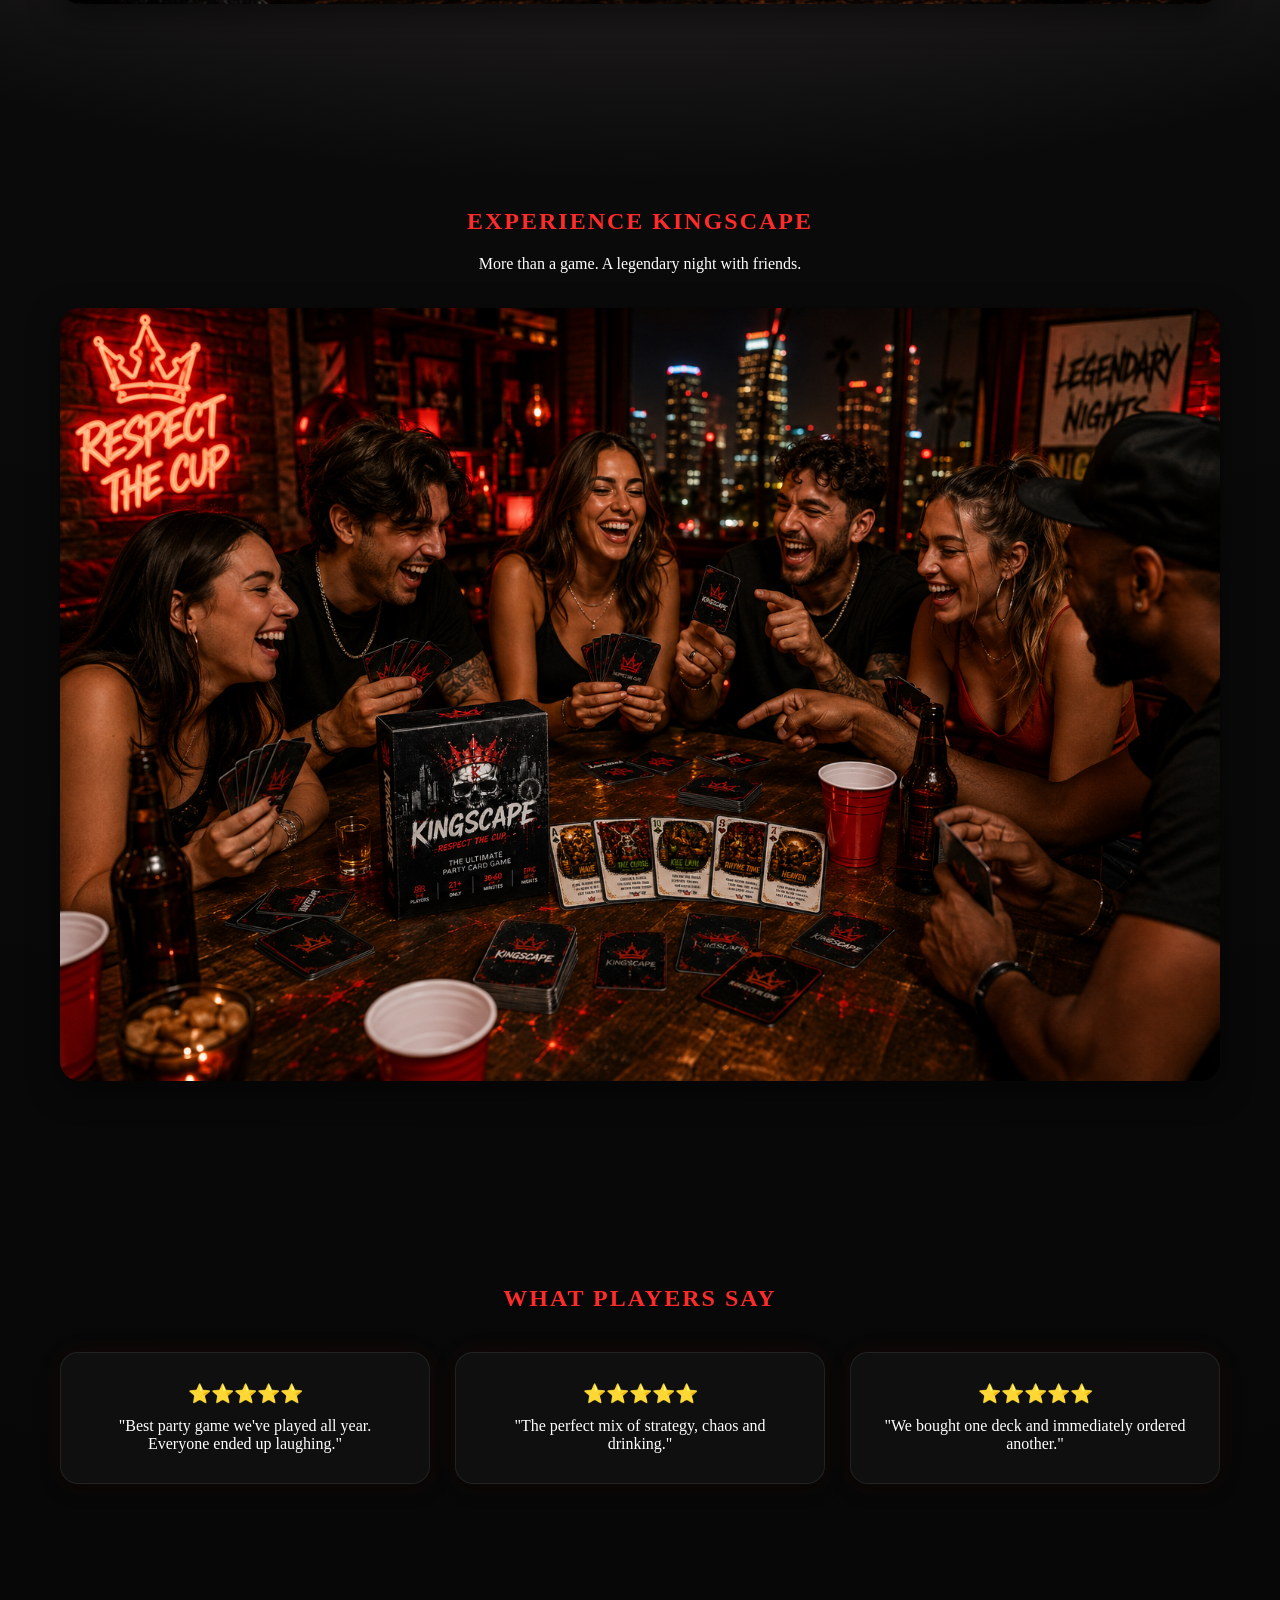
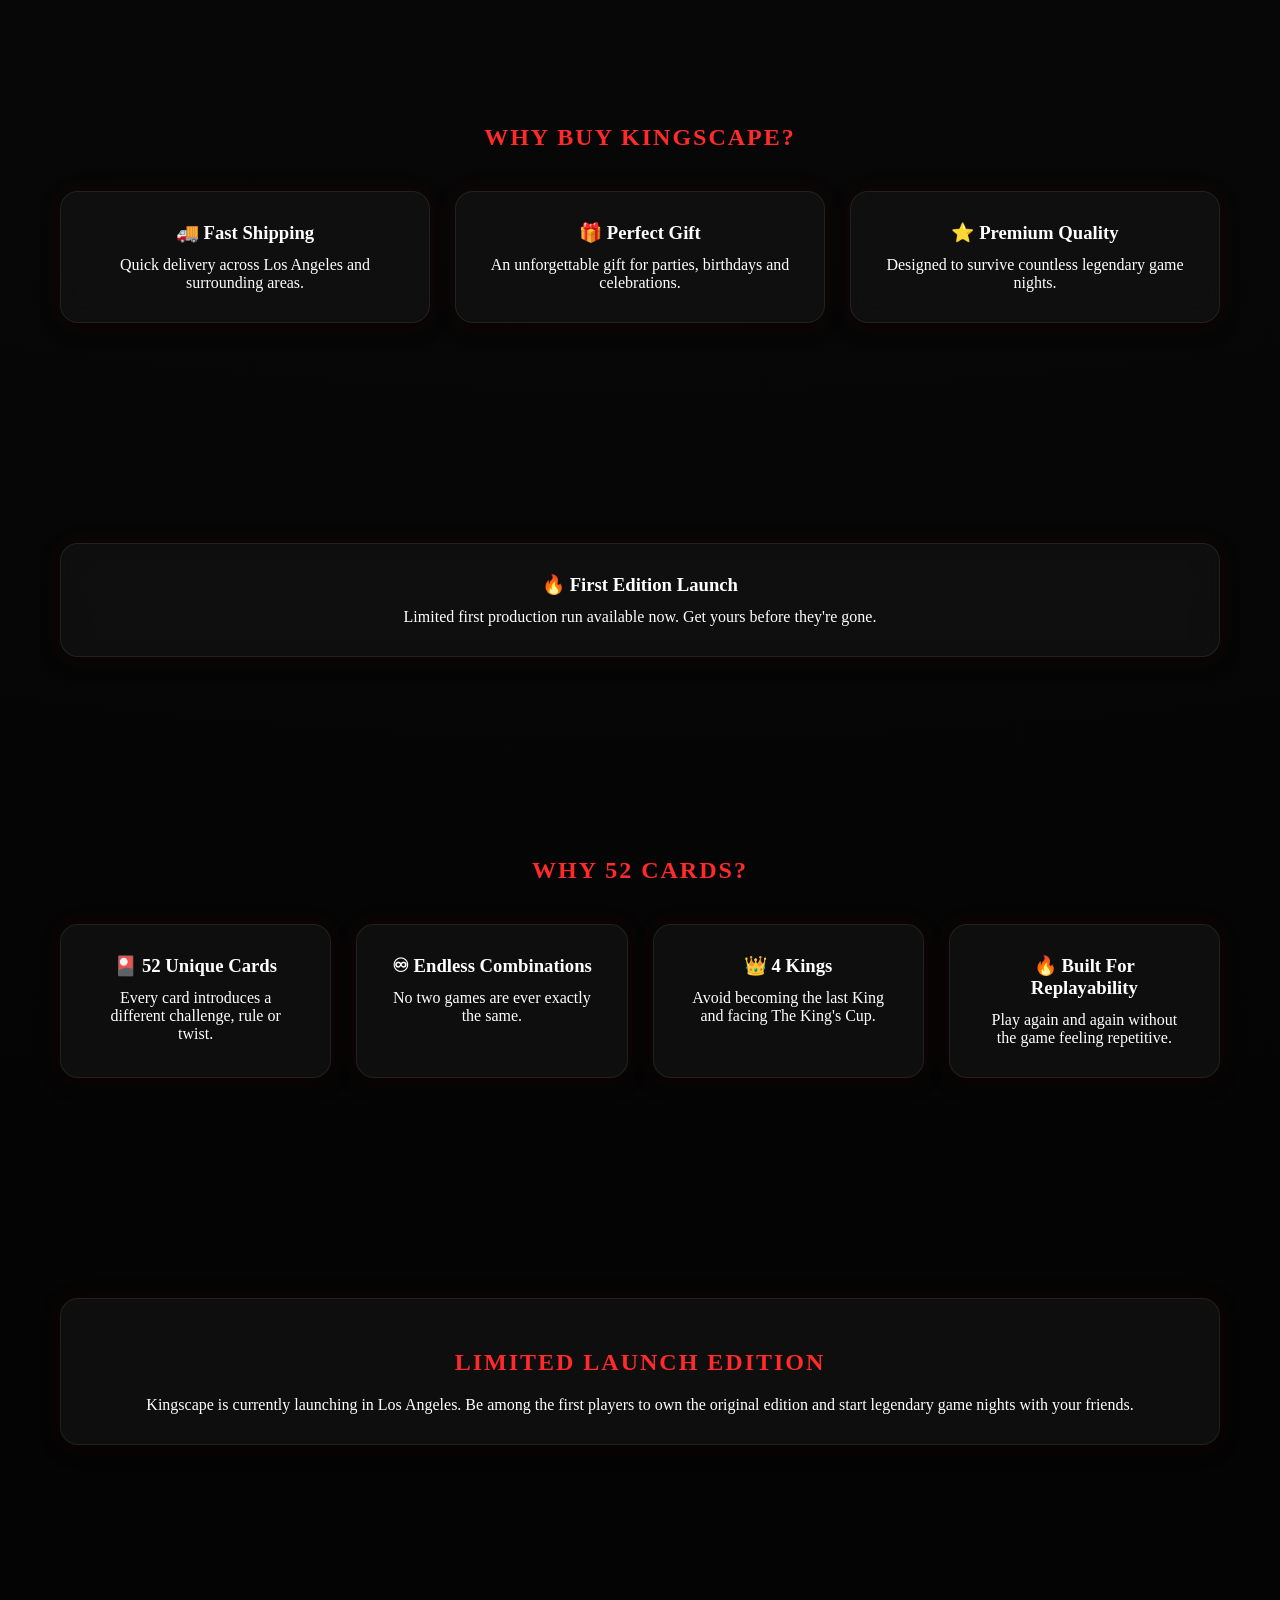
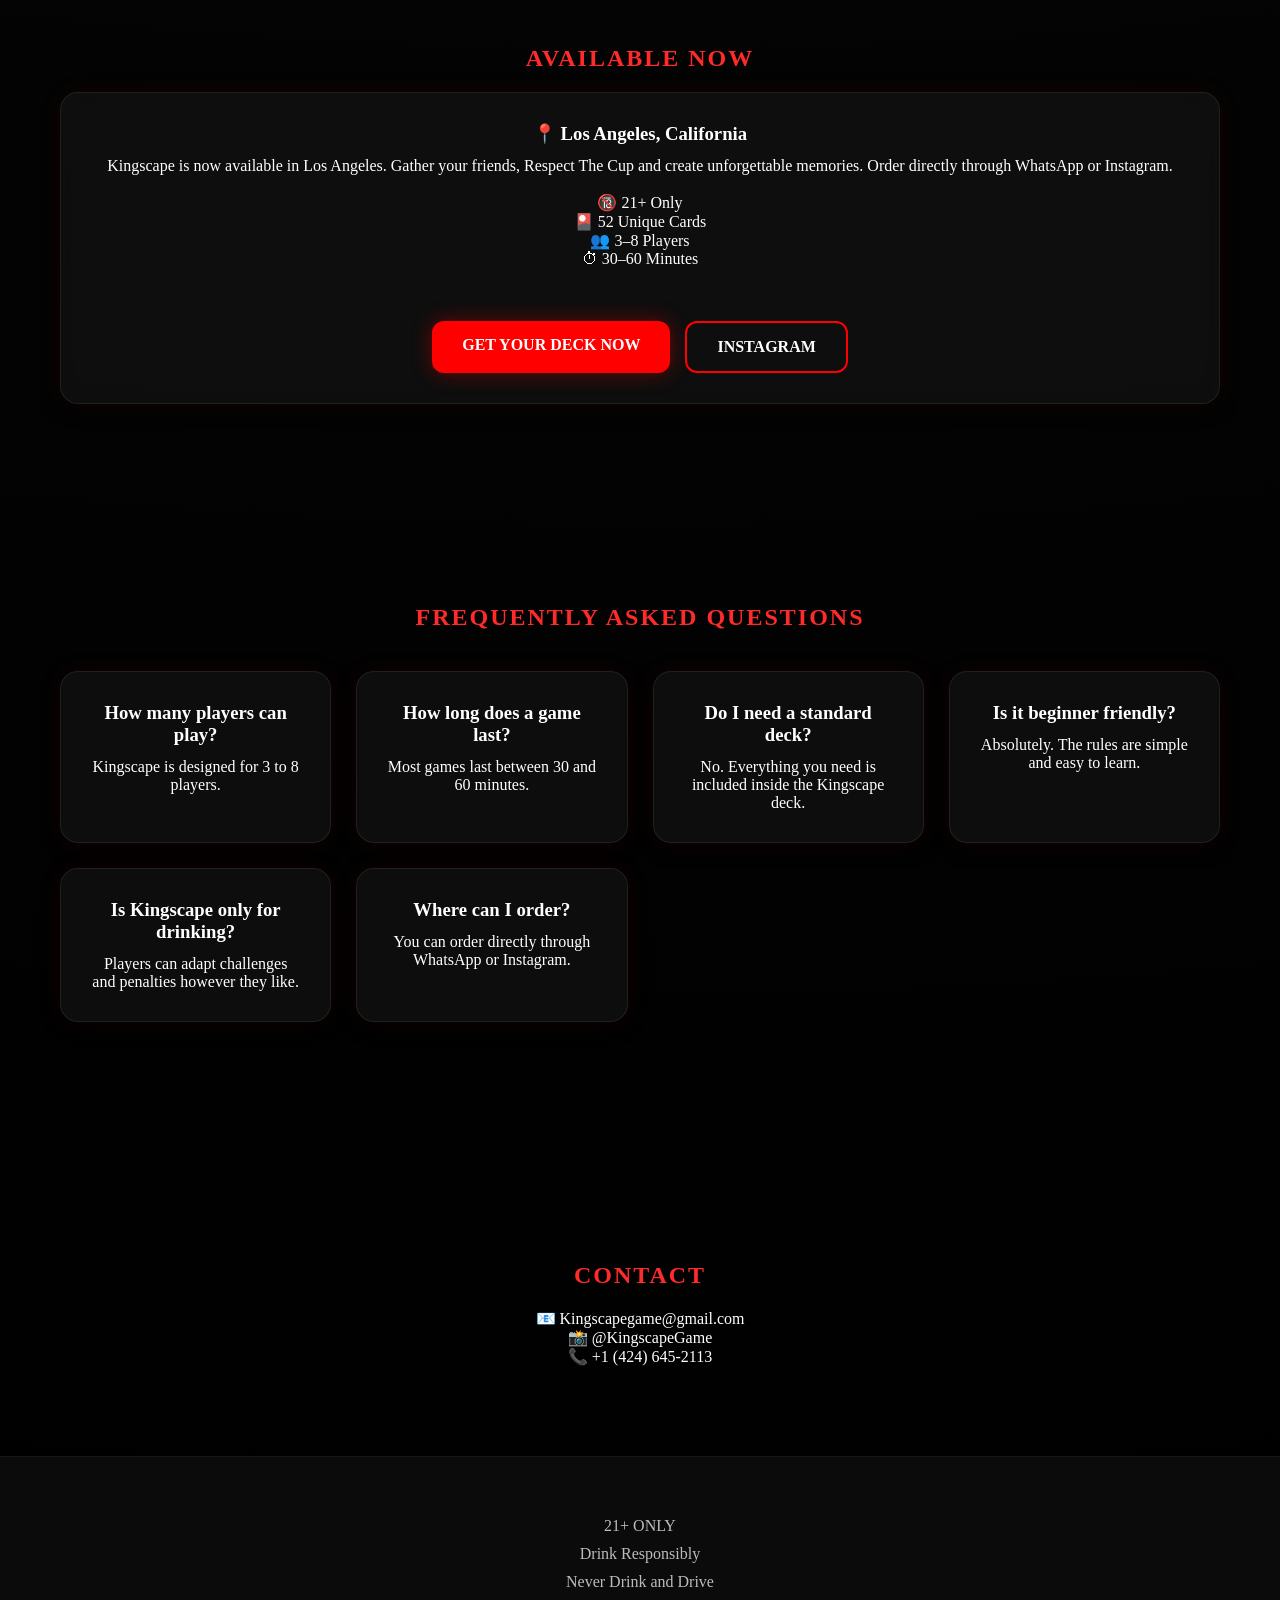
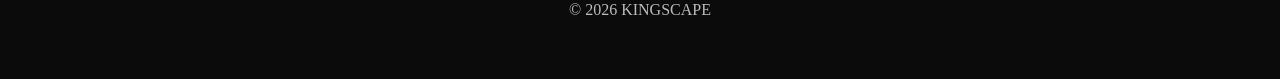
==== commit 8e84ba54: "Update index.html" ====
--- a/index.html
+++ b/index.html
@@ -73,6 +73,8 @@
 
 </div>
 <div class="trust-bar">
+🔥 LIMITED LAUNCH • LOS ANGELES • FIRST EDITION AVAILABLE NOW
+</div>
 
 <div>🎴 52 Custom Cards</div>
 
@@ -431,7 +433,6 @@
 
 </section>
 <section class="section">
-<section class="section">
 
 <h2>Why 52 Cards?</h2>
 
@@ -486,6 +487,9 @@
 </div>
 
 </section>
+  
+<section class="section">
+  
 <h2>Available Now</h2>
 
 <div class="card">
@@ -533,59 +537,59 @@
 </div>
 
 </section>
-  
+
+<section class="section">
+
+<h2>Frequently Asked Questions</h2>
+
+<div class="grid">
+
+<div class="card">
+<h3>How many players can play?</h3>
+<p>
+Kingscape is designed for 3 to 8 players.
+</p>
+</div>
+
+<div class="card">
+<h3>How long does a game last?</h3>
+<p>
+Most games last between 30 and 60 minutes.
+</p>
+</div>
+
+<div class="card">
+<h3>Do I need a standard deck?</h3>
+<p>
+No. Everything you need is included inside the Kingscape deck.
+</p>
+</div>
+
+<div class="card">
+<h3>Is it beginner friendly?</h3>
+<p>
+Absolutely. The rules are simple and easy to learn.
+</p>
+</div>
+
+<div class="card">
+<h3>Is Kingscape only for drinking?</h3>
+<p>
+Players can adapt challenges and penalties however they like.
+</p>
+</div>
+
+<div class="card">
+<h3>Where can I order?</h3>
+<p>
+You can order directly through WhatsApp or Instagram.
+</p>
+</div>
+
+</div>
+
+</section>
 <section id="contact" class="section">
-<section class="section">
-
-<h2>Frequently Asked Questions</h2>
-
-<div class="grid">
-
-<div class="card">
-<h3>How many players can play?</h3>
-<p>
-Kingscape is designed for 3 to 8 players.
-</p>
-</div>
-
-<div class="card">
-<h3>How long does a game last?</h3>
-<p>
-Most games last between 30 and 60 minutes.
-</p>
-</div>
-
-<div class="card">
-<h3>Do I need a standard deck?</h3>
-<p>
-No. Everything you need is included inside the Kingscape deck.
-</p>
-</div>
-
-<div class="card">
-<h3>Is it beginner friendly?</h3>
-<p>
-Absolutely. The rules are simple and easy to learn.
-</p>
-</div>
-
-<div class="card">
-<h3>Is Kingscape only for drinking?</h3>
-<p>
-Players can adapt challenges and penalties however they like.
-</p>
-</div>
-
-<div class="card">
-<h3>Where can I order?</h3>
-<p>
-You can order directly through WhatsApp or Instagram.
-</p>
-</div>
-
-</div>
-
-</section>
 <h2>Contact</h2>
 
 <p>📧 Kingscapegame@gmail.com</p>
--- a/style.css
+++ b/style.css
@@ -442,3 +442,20 @@
     text-transform:uppercase;
     opacity:0.8;
 }
+.trust-bar{
+display:flex;
+justify-content:center;
+flex-wrap:wrap;
+gap:15px;
+margin-top:25px;
+}
+
+.trust-bar div{
+background:rgba(255,255,255,.05);
+padding:12px 18px;
+border-radius:50px;
+border:1px solid rgba(255,255,255,.08);
+font-size:14px;
+font-weight:600;
+backdrop-filter:blur(10px);
+}
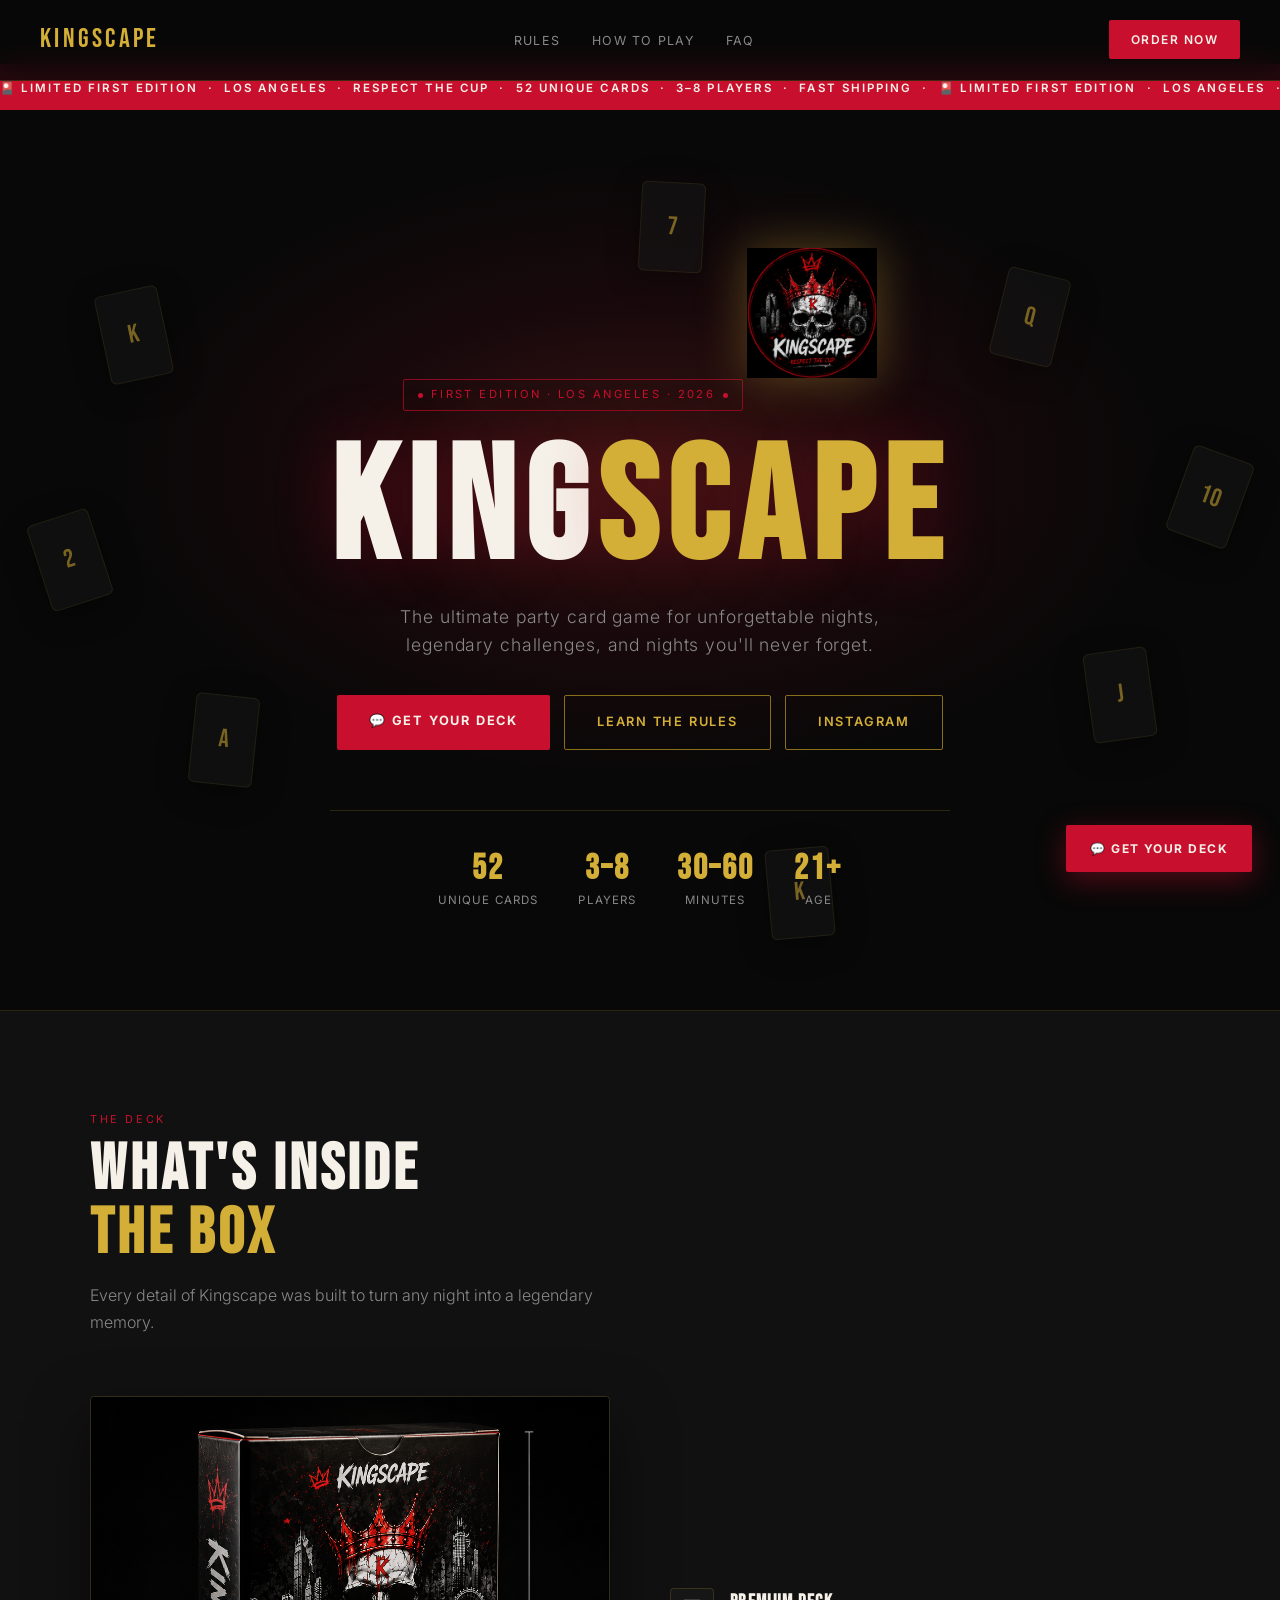
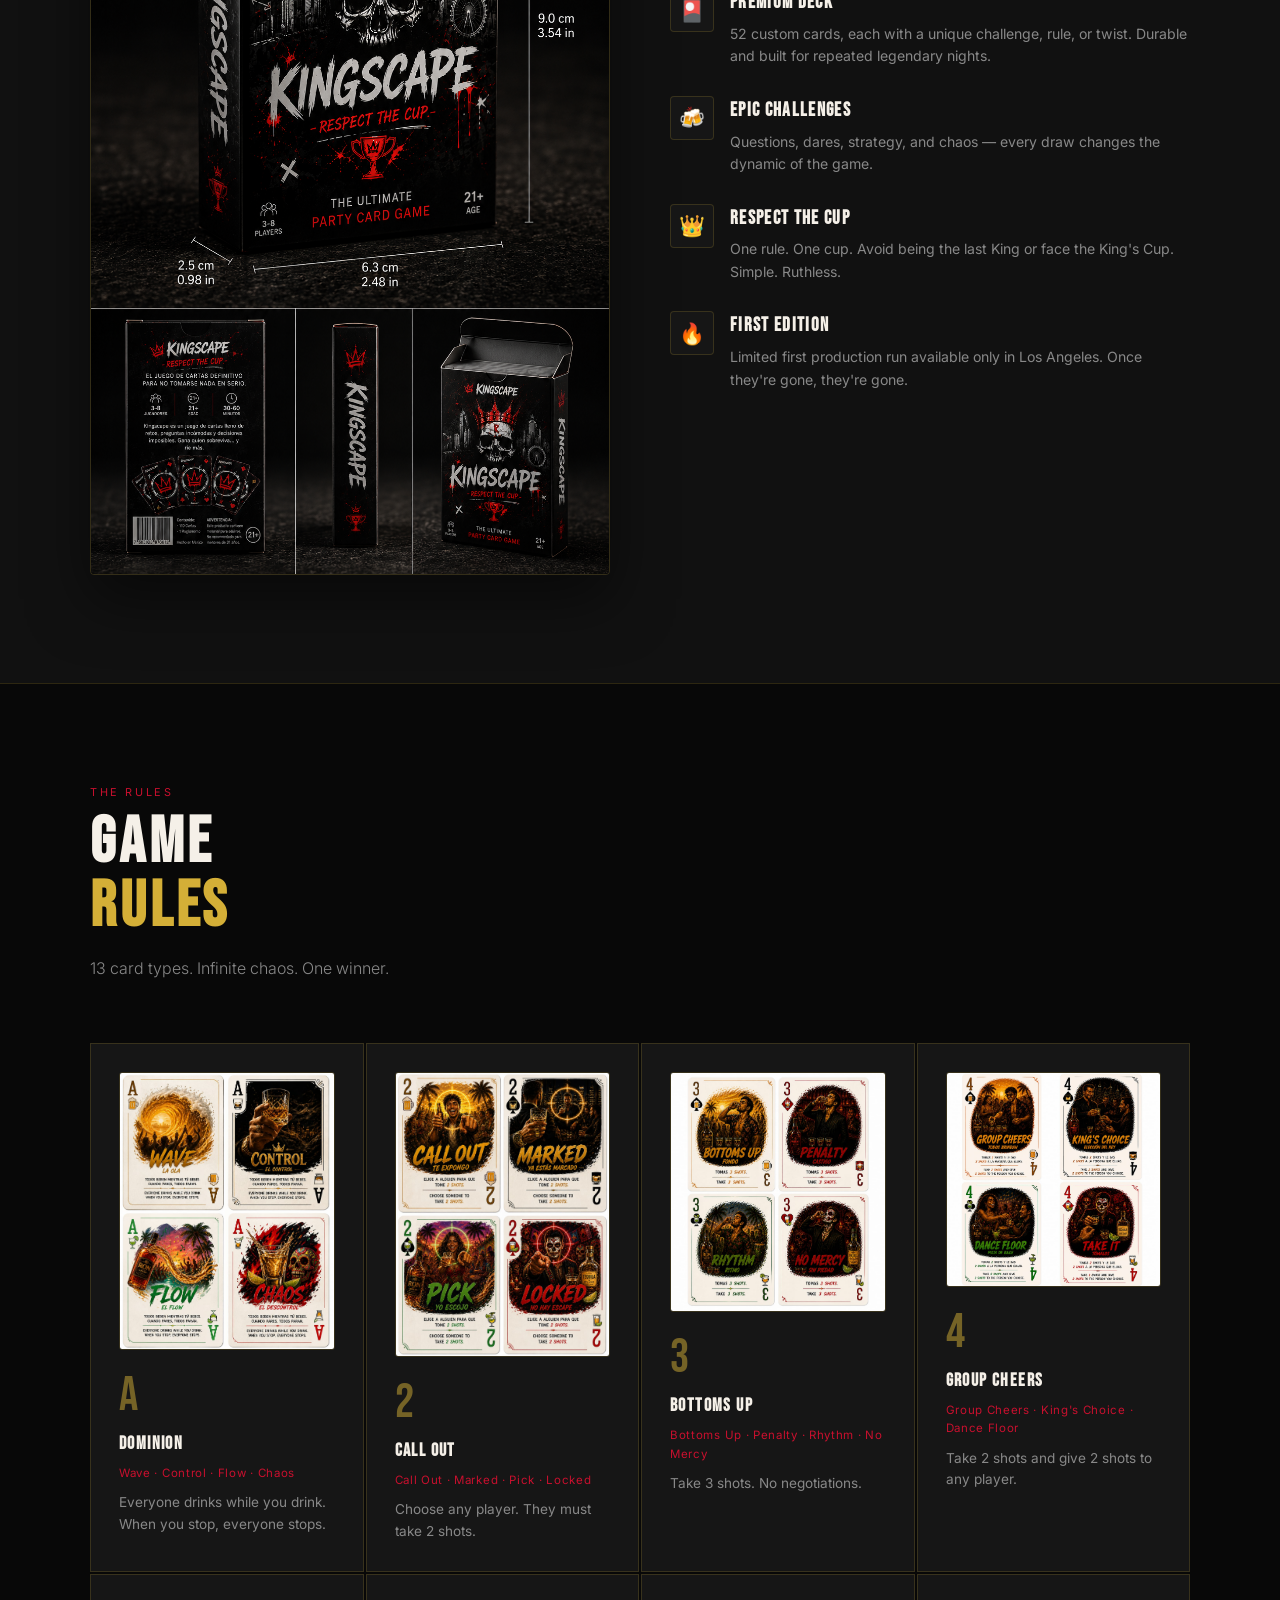
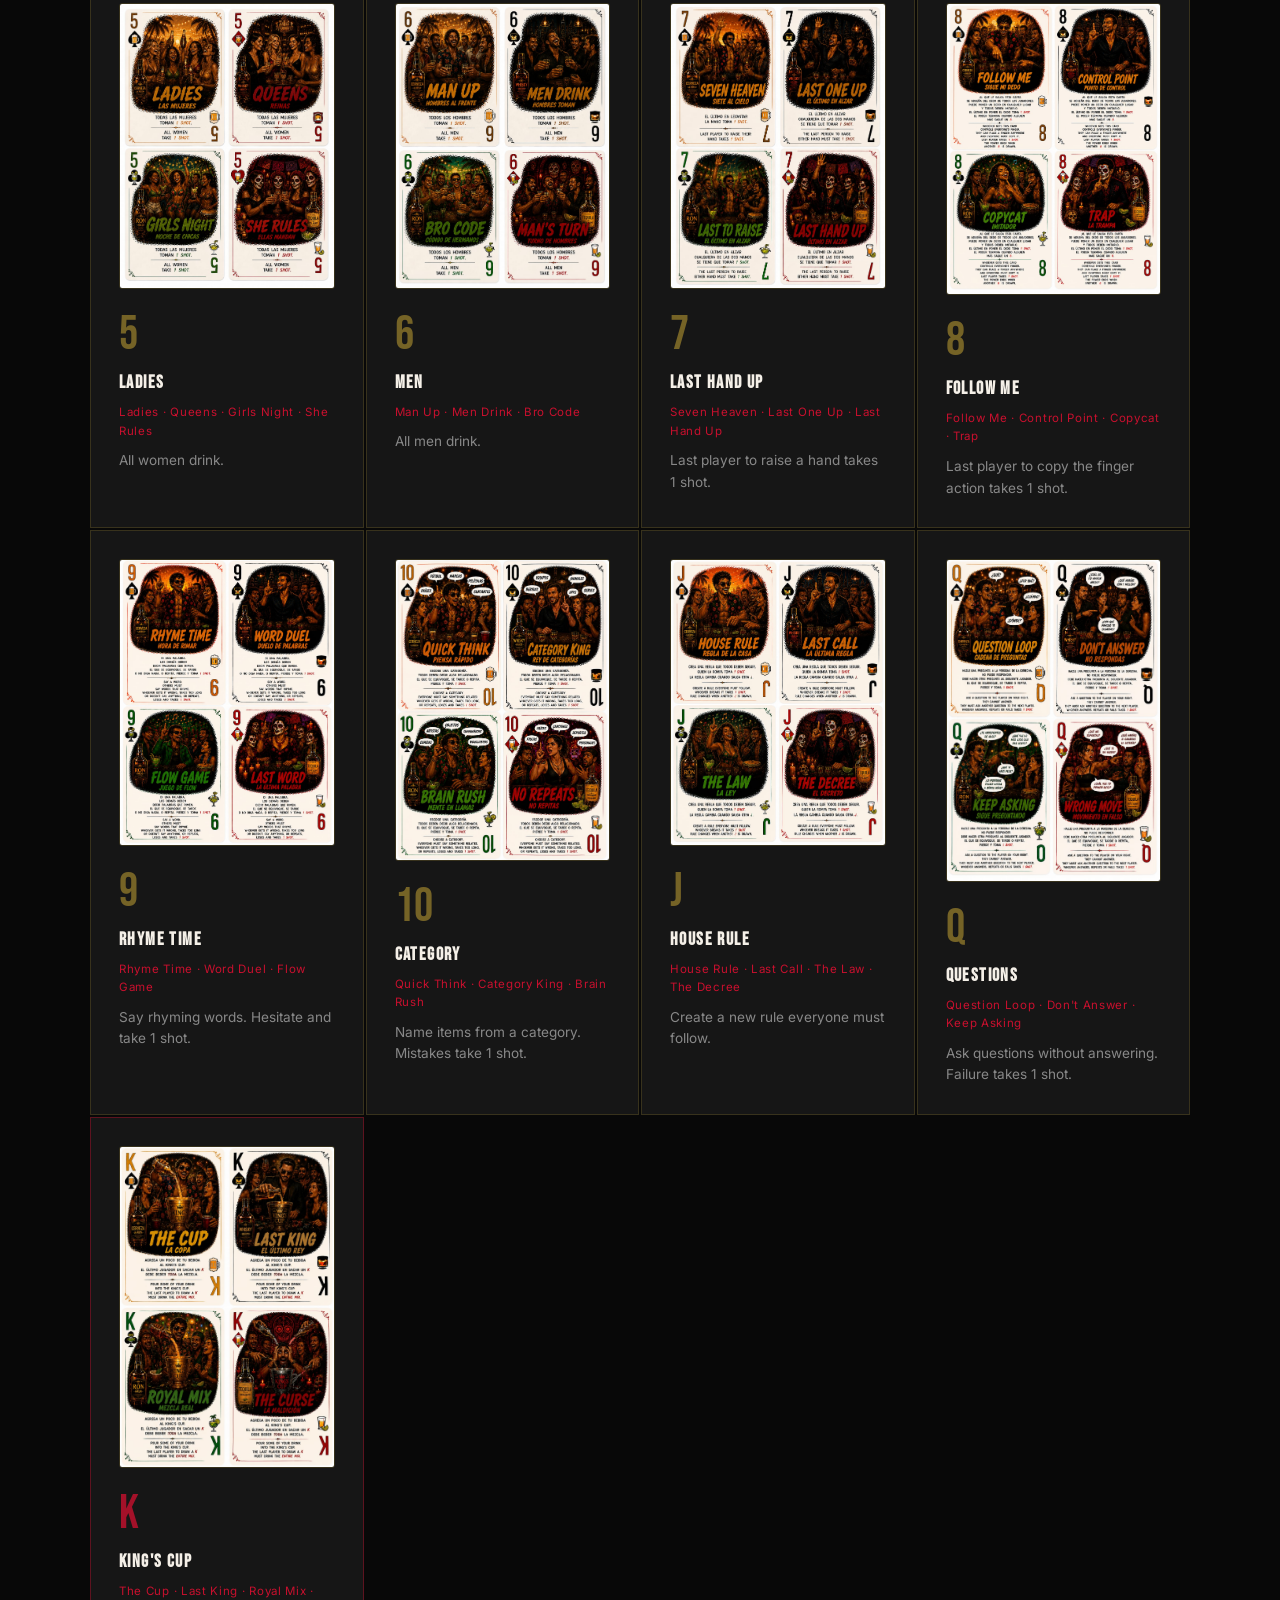
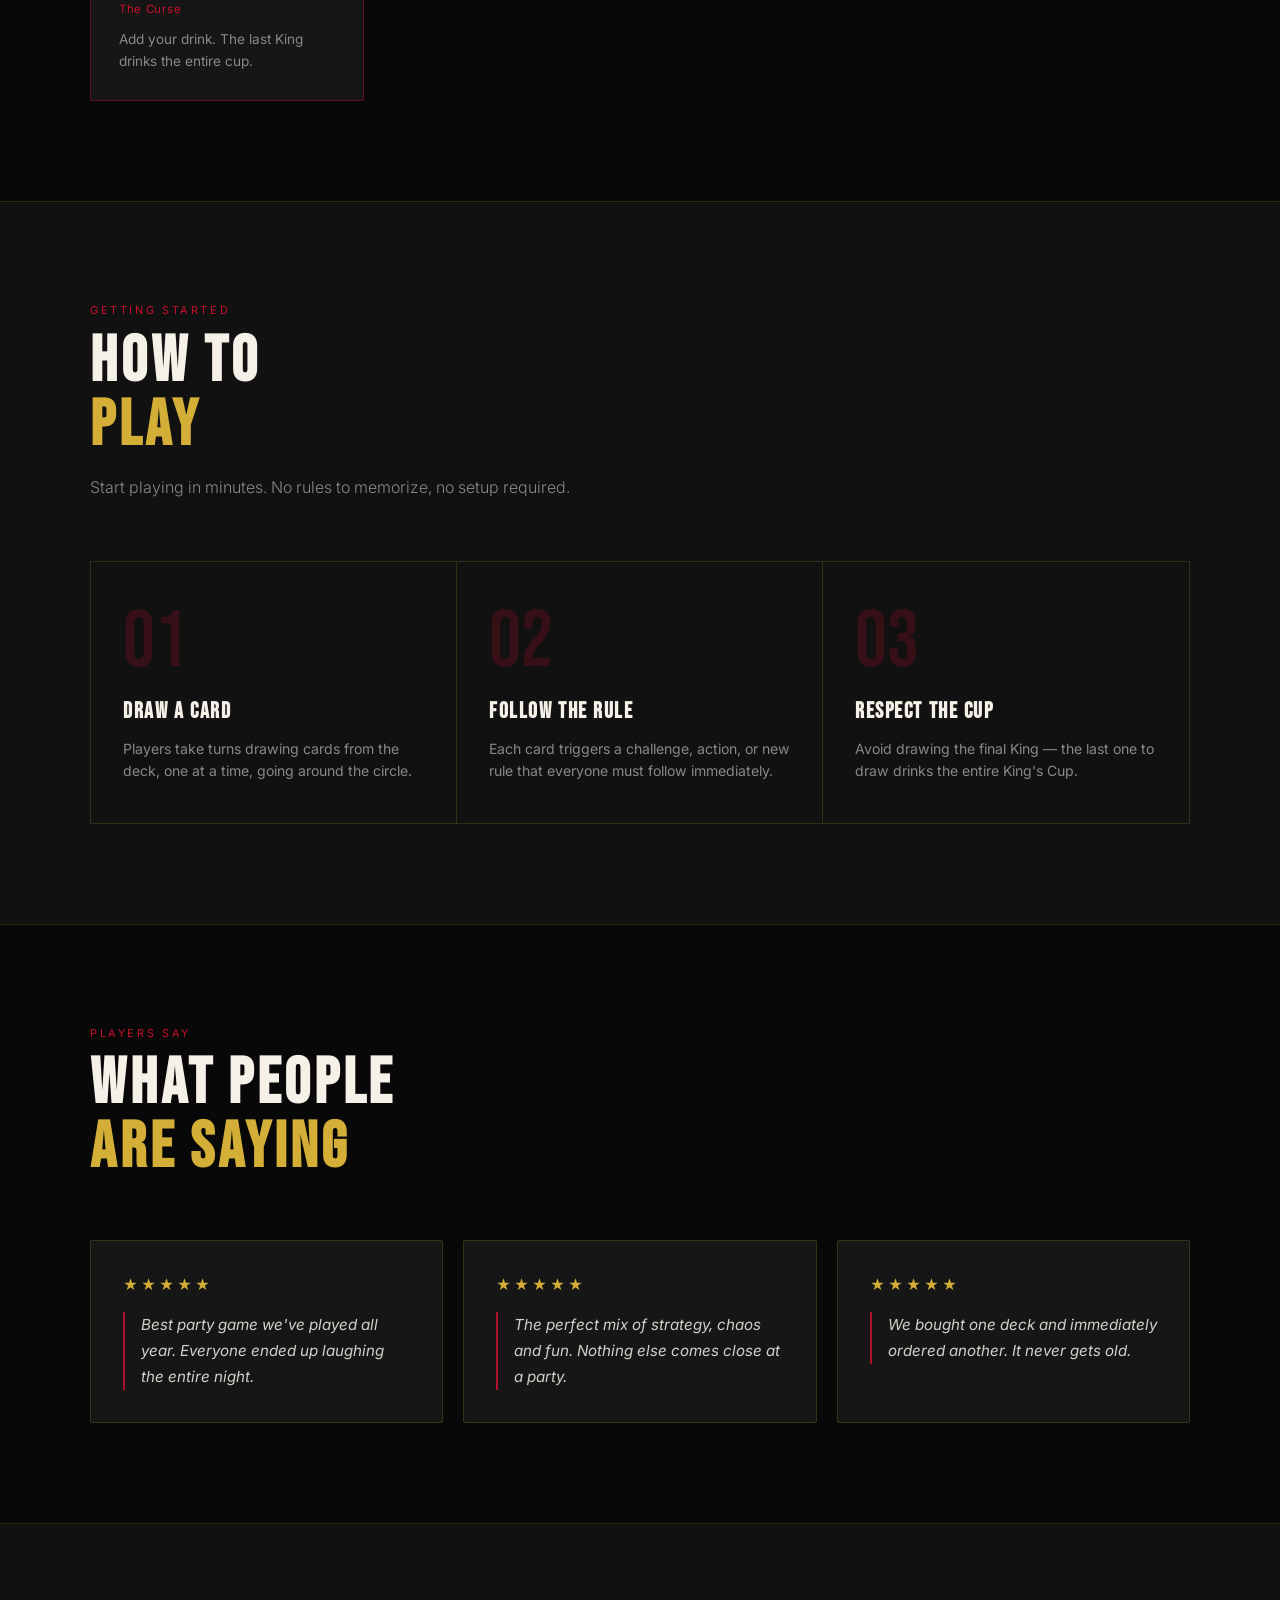
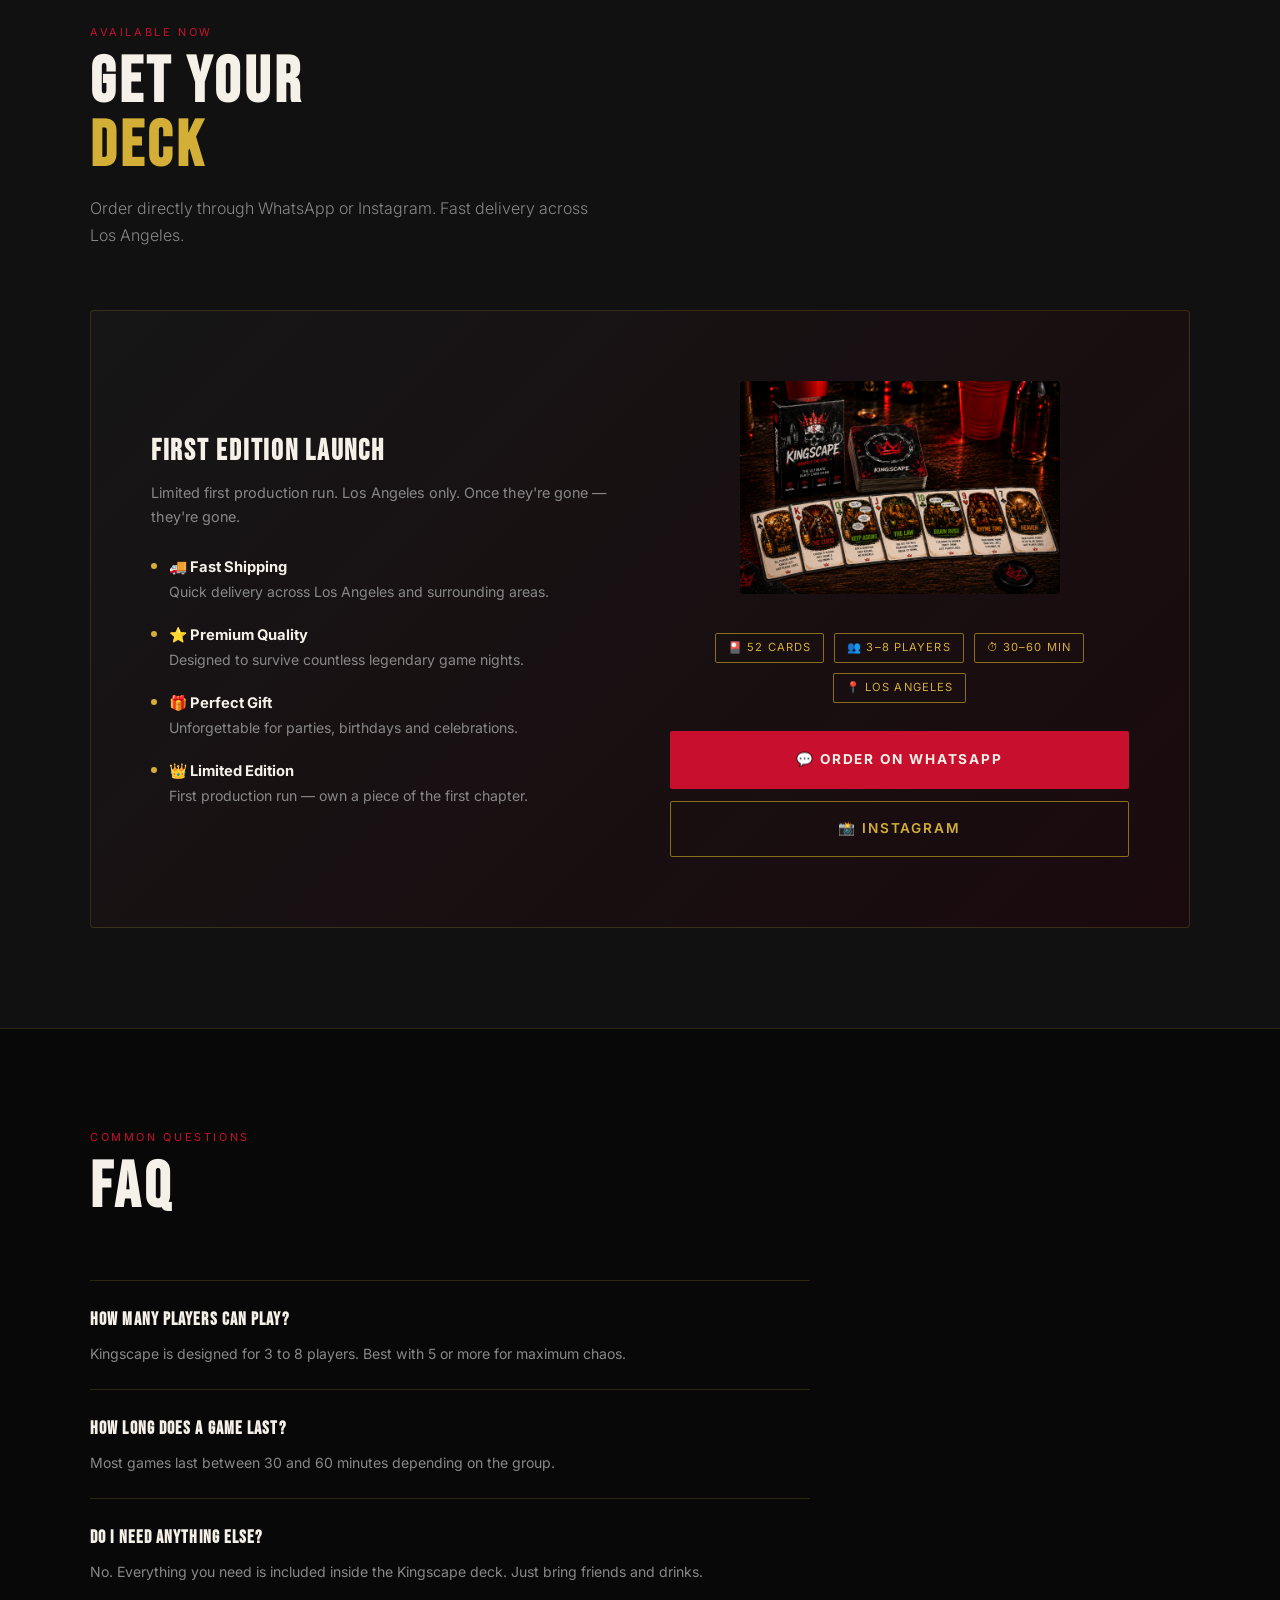
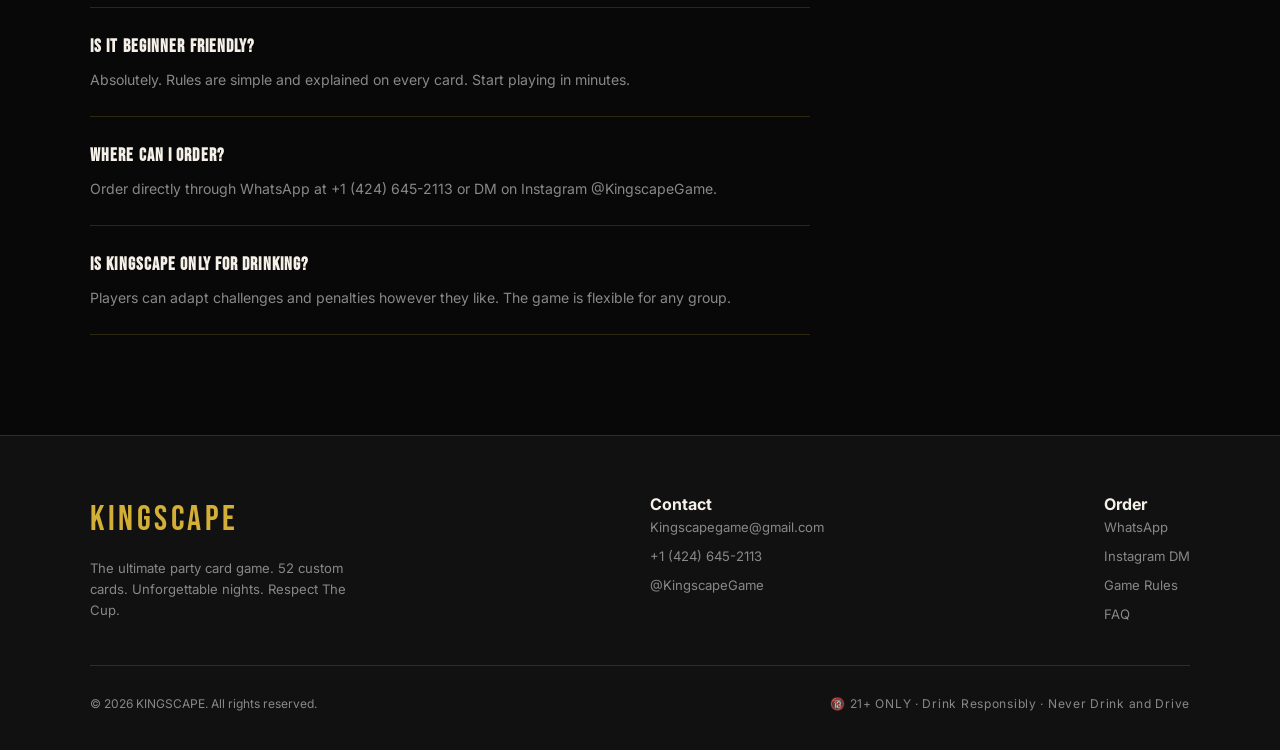
==== commit bad53396: "Update index.html" ====
--- a/index.html
+++ b/index.html
@@ -1,627 +1,852 @@
 <!DOCTYPE html>
 <html lang="en">
 <head>
-
-<meta charset="UTF-8">
-
-<meta name="viewport" content="width=device-width, initial-scale=1.0">
-
-<title>KINGSCAPE - The Ultimate Party Card Game</title>
-
-<meta name="description" content="Kingscape is the ultimate party card game. Challenge your friends, create unforgettable memories and Respect The Cup.">
-<meta property="og:title" content="KINGSCAPE | Respect The Cup">
-<meta property="og:description" content="The Ultimate Party Card Game for unforgettable nights.">
-<meta property="og:image" content="banner.png">
-<meta property="og:type" content="website">
-<meta property="og:url" content="https://pandoxofficial12-dev.github.io/KingscapeGame/">
-
-<meta property="og:image:width" content="1200">
-<meta property="og:image:height" content="630">
-
-<meta name="keywords" content="Kings Cup, Party Card Game, Drinking Game, Kingscape, Respect The Cup">
-
-<meta name="author" content="Kingscape">
-
-<meta name="theme-color" content="#ff0000">
-<link rel="icon" type="image/png" href="favicon.png">
-
-<link rel="stylesheet" href="style.css">
-
+  <meta charset="UTF-8" />
+  <meta name="viewport" content="width=device-width, initial-scale=1.0" />
+  <meta name="description" content="Kingscape is the ultimate party card game. Challenge your friends, create unforgettable memories and Respect The Cup." />
+  <meta property="og:title" content="KINGSCAPE | Respect The Cup" />
+  <meta property="og:description" content="The Ultimate Party Card Game for unforgettable nights." />
+  <meta property="og:image" content="banner.png" />
+  <meta property="og:type" content="website" />
+  <meta name="theme-color" content="#C8102E" />
+  <title>KINGSCAPE — Respect The Cup</title>
+
+  <link rel="preconnect" href="https://fonts.googleapis.com" />
+  <link rel="preconnect" href="https://fonts.gstatic.com" crossorigin />
+  <link href="https://fonts.googleapis.com/css2?family=Bebas+Neue&family=Inter:wght@300;400;500;600;700&display=swap" rel="stylesheet" />
+
+  <style>
+    *, *::before, *::after { box-sizing: border-box; margin: 0; padding: 0; }
+
+    :root {
+      --black:   #080808;
+      --deep:    #111111;
+      --card-bg: #161616;
+      --red:     #C8102E;
+      --red-dim: #8a0b1f;
+      --gold:    #D4AF37;
+      --gold-dim:#8a6f1a;
+      --white:   #F5F0E8;
+      --muted:   #888;
+      --border:  rgba(212,175,55,0.18);
+      --ff-display: 'Bebas Neue', sans-serif;
+      --ff-body:    'Inter', sans-serif;
+    }
+
+    html { scroll-behavior: smooth; }
+
+    body {
+      background: var(--black);
+      color: var(--white);
+      font-family: var(--ff-body);
+      font-size: 16px;
+      line-height: 1.6;
+      overflow-x: hidden;
+    }
+
+    /* ─── NAV ─── */
+    nav {
+      position: fixed; top: 0; left: 0; right: 0; z-index: 100;
+      display: flex; align-items: center; justify-content: space-between;
+      padding: 18px 40px;
+      background: rgba(8,8,8,0.85);
+      backdrop-filter: blur(14px);
+      border-bottom: 1px solid var(--border);
+    }
+    .nav-logo {
+      font-family: var(--ff-display);
+      font-size: 1.7rem;
+      letter-spacing: 0.12em;
+      color: var(--gold);
+      text-decoration: none;
+    }
+    .nav-links { display: flex; gap: 32px; list-style: none; }
+    .nav-links a {
+      color: var(--muted); font-size: 0.78rem; letter-spacing: 0.1em;
+      text-transform: uppercase; text-decoration: none;
+      transition: color .2s;
+    }
+    .nav-links a:hover { color: var(--white); }
+    .nav-cta {
+      background: var(--red); color: var(--white);
+      font-size: 0.75rem; font-weight: 600; letter-spacing: 0.12em;
+      text-transform: uppercase; text-decoration: none;
+      padding: 10px 22px; border-radius: 2px;
+      transition: background .2s, transform .15s;
+    }
+    .nav-cta:hover { background: #e8132f; transform: translateY(-1px); }
+
+    /* ─── HERO ─── */
+    .hero {
+      min-height: 100vh;
+      display: grid;
+      place-items: center;
+      position: relative;
+      overflow: hidden;
+      padding: 120px 24px 80px;
+      text-align: center;
+    }
+
+    /* radial glow */
+    .hero::before {
+      content: '';
+      position: absolute; inset: 0;
+      background:
+        radial-gradient(ellipse 60% 50% at 50% 40%, rgba(200,16,46,0.18) 0%, transparent 70%),
+        radial-gradient(ellipse 40% 30% at 50% 40%, rgba(212,175,55,0.07) 0%, transparent 60%);
+      pointer-events: none;
+    }
+
+    /* floating cards */
+    .hero-cards {
+      position: absolute; inset: 0; pointer-events: none; z-index: 0;
+    }
+    .fcard {
+      position: absolute;
+      width: 64px; height: 90px;
+      border-radius: 6px;
+      border: 1px solid var(--border);
+      background: var(--card-bg);
+      display: flex; align-items: center; justify-content: center;
+      font-family: var(--ff-display);
+      font-size: 1.6rem;
+      color: var(--gold);
+      box-shadow: 0 8px 32px rgba(0,0,0,0.6);
+      animation: floatCard linear infinite;
+      opacity: 0.55;
+    }
+    .fcard:nth-child(1)  { left: 8%;  top: 20%; animation-duration: 14s; animation-delay: 0s;   transform: rotate(-12deg); }
+    .fcard:nth-child(2)  { left: 15%; top: 65%; animation-duration: 18s; animation-delay: -5s;  transform: rotate(6deg); }
+    .fcard:nth-child(3)  { left: 78%; top: 18%; animation-duration: 16s; animation-delay: -3s;  transform: rotate(14deg); }
+    .fcard:nth-child(4)  { left: 85%; top: 60%; animation-duration: 12s; animation-delay: -8s;  transform: rotate(-8deg); }
+    .fcard:nth-child(5)  { left: 50%; top: 8%;  animation-duration: 20s; animation-delay: -10s; transform: rotate(3deg); }
+    .fcard:nth-child(6)  { left: 3%;  top: 45%; animation-duration: 15s; animation-delay: -2s;  transform: rotate(-18deg); }
+    .fcard:nth-child(7)  { left: 92%; top: 38%; animation-duration: 13s; animation-delay: -7s;  transform: rotate(20deg); }
+    .fcard:nth-child(8)  { left: 60%; top: 82%; animation-duration: 17s; animation-delay: -4s;  transform: rotate(-5deg); }
+
+    @keyframes floatCard {
+      0%, 100% { transform: translateY(0px)    rotate(var(--r, -12deg)); }
+      50%       { transform: translateY(-18px)  rotate(var(--r, -12deg)); }
+    }
+
+    .hero-content { position: relative; z-index: 1; max-width: 760px; }
+
+    .hero-eyebrow {
+      display: inline-flex; align-items: center; gap: 8px;
+      font-size: 0.7rem; letter-spacing: 0.22em; text-transform: uppercase;
+      color: var(--red);
+      border: 1px solid var(--red-dim);
+      padding: 6px 14px; border-radius: 2px;
+      margin-bottom: 28px;
+    }
+    .hero-eyebrow span { width: 5px; height: 5px; background: var(--red); border-radius: 50%; display: inline-block; }
+
+    .hero-logo {
+      width: clamp(80px, 14vw, 130px);
+      margin-bottom: 20px;
+      filter: drop-shadow(0 0 24px rgba(212,175,55,0.35));
+    }
+
+    .hero h1 {
+      font-family: var(--ff-display);
+      font-size: clamp(5rem, 16vw, 10rem);
+      line-height: 0.9;
+      letter-spacing: 0.06em;
+      color: var(--white);
+      text-shadow: 0 0 60px rgba(200,16,46,0.25);
+    }
+    .hero h1 em { color: var(--gold); font-style: normal; }
+
+    .hero-tagline {
+      margin: 20px 0 36px;
+      font-size: clamp(0.9rem, 2vw, 1.1rem);
+      color: var(--muted);
+      letter-spacing: 0.05em;
+      font-weight: 300;
+    }
+
+    .hero-actions { display: flex; gap: 14px; flex-wrap: wrap; justify-content: center; }
+
+    .btn-primary {
+      background: var(--red); color: var(--white);
+      font-size: 0.8rem; font-weight: 700; letter-spacing: 0.14em;
+      text-transform: uppercase; text-decoration: none;
+      padding: 16px 32px; border-radius: 2px;
+      transition: background .2s, transform .15s, box-shadow .2s;
+      box-shadow: 0 0 0 0 rgba(200,16,46,0);
+    }
+    .btn-primary:hover {
+      background: #e8132f; transform: translateY(-2px);
+      box-shadow: 0 8px 30px rgba(200,16,46,0.35);
+    }
+
+    .btn-secondary {
+      background: transparent; color: var(--gold);
+      font-size: 0.8rem; font-weight: 600; letter-spacing: 0.14em;
+      text-transform: uppercase; text-decoration: none;
+      padding: 16px 32px; border-radius: 2px;
+      border: 1px solid var(--gold-dim);
+      transition: background .2s, border-color .2s, transform .15s;
+    }
+    .btn-secondary:hover {
+      background: rgba(212,175,55,0.08);
+      border-color: var(--gold);
+      transform: translateY(-2px);
+    }
+
+    .hero-stats {
+      display: flex; gap: 40px; justify-content: center; flex-wrap: wrap;
+      margin-top: 60px; padding-top: 40px;
+      border-top: 1px solid var(--border);
+    }
+    .hero-stat { text-align: center; }
+    .hero-stat strong {
+      display: block;
+      font-family: var(--ff-display);
+      font-size: 2.2rem;
+      letter-spacing: 0.06em;
+      color: var(--gold);
+      line-height: 1;
+    }
+    .hero-stat span { font-size: 0.72rem; color: var(--muted); letter-spacing: 0.1em; text-transform: uppercase; }
+
+    /* ─── SECTION COMMONS ─── */
+    section { padding: 100px 24px; }
+    .container { max-width: 1100px; margin: 0 auto; }
+    .section-label {
+      font-size: 0.68rem; letter-spacing: 0.24em; text-transform: uppercase;
+      color: var(--red); margin-bottom: 10px;
+    }
+    .section-title {
+      font-family: var(--ff-display);
+      font-size: clamp(2.4rem, 6vw, 4rem);
+      letter-spacing: 0.06em;
+      line-height: 1;
+      color: var(--white);
+      margin-bottom: 16px;
+    }
+    .section-title em { color: var(--gold); font-style: normal; }
+    .section-sub {
+      font-size: 1rem; color: var(--muted); max-width: 520px;
+      font-weight: 300; line-height: 1.7;
+    }
+
+    /* ─── DIVIDER ─── */
+    .divider {
+      border: none;
+      border-top: 1px solid var(--border);
+      margin: 0;
+    }
+
+    /* ─── WHAT'S INSIDE ─── */
+    .inside { background: var(--deep); }
+    .inside-grid {
+      display: grid;
+      grid-template-columns: 1fr 1fr;
+      gap: 60px;
+      align-items: center;
+      margin-top: 60px;
+    }
+    .inside-image img {
+      width: 100%; border-radius: 4px;
+      border: 1px solid var(--border);
+      box-shadow: 0 24px 60px rgba(0,0,0,0.5);
+    }
+    .inside-features { display: flex; flex-direction: column; gap: 28px; }
+    .feature-item { display: flex; gap: 16px; align-items: flex-start; }
+    .feature-icon {
+      width: 44px; height: 44px; flex-shrink: 0;
+      border: 1px solid var(--border);
+      border-radius: 4px;
+      display: grid; place-items: center;
+      font-size: 1.3rem;
+      background: var(--card-bg);
+    }
+    .feature-item h3 {
+      font-family: var(--ff-display);
+      font-size: 1.2rem; letter-spacing: 0.07em;
+      color: var(--white); margin-bottom: 4px;
+    }
+    .feature-item p { font-size: 0.88rem; color: var(--muted); line-height: 1.6; }
+
+    /* ─── CARDS RULES ─── */
+    .rules { background: var(--black); }
+    .rules-header { margin-bottom: 60px; }
+    .rules-grid {
+      display: grid;
+      grid-template-columns: repeat(auto-fill, minmax(260px, 1fr));
+      gap: 2px;
+    }
+    .rule-card {
+      background: var(--card-bg);
+      padding: 28px;
+      border: 1px solid var(--border);
+      transition: background .2s, border-color .2s, transform .2s;
+      cursor: default;
+    }
+    .rule-card:hover {
+      background: #1e1e1e;
+      border-color: rgba(212,175,55,0.4);
+      transform: translateY(-3px);
+    }
+    .rule-rank {
+      font-family: var(--ff-display);
+      font-size: 3rem; line-height: 1;
+      color: var(--gold); opacity: 0.5;
+      margin-bottom: 10px;
+    }
+    .rule-card h3 {
+      font-family: var(--ff-display);
+      font-size: 1.1rem; letter-spacing: 0.08em;
+      color: var(--white); margin-bottom: 6px;
+    }
+    .rule-names { font-size: 0.72rem; color: var(--red); letter-spacing: 0.06em; margin-bottom: 10px; }
+    .rule-card p { font-size: 0.85rem; color: var(--muted); line-height: 1.6; }
+    .rule-card img {
+      width: 100%; border-radius: 3px; margin-bottom: 14px;
+      border: 1px solid var(--border);
+    }
+
+    /* ─── HOW TO PLAY ─── */
+    .howto { background: var(--deep); }
+    .steps-row {
+      display: grid;
+      grid-template-columns: repeat(3, 1fr);
+      gap: 0;
+      margin-top: 60px;
+      border: 1px solid var(--border);
+    }
+    .step {
+      padding: 40px 32px;
+      border-right: 1px solid var(--border);
+    }
+    .step:last-child { border-right: none; }
+    .step-num {
+      font-family: var(--ff-display);
+      font-size: 5rem; color: var(--red); opacity: 0.2;
+      line-height: 1; margin-bottom: 12px;
+    }
+    .step h3 {
+      font-family: var(--ff-display);
+      font-size: 1.4rem; letter-spacing: 0.07em;
+      color: var(--white); margin-bottom: 8px;
+    }
+    .step p { font-size: 0.88rem; color: var(--muted); line-height: 1.6; }
+
+    /* ─── TESTIMONIALS ─── */
+    .testimonials { background: var(--black); }
+    .testi-grid {
+      display: grid;
+      grid-template-columns: repeat(3, 1fr);
+      gap: 20px;
+      margin-top: 60px;
+    }
+    .testi-card {
+      background: var(--card-bg);
+      border: 1px solid var(--border);
+      padding: 32px;
+      border-radius: 2px;
+    }
+    .testi-stars { color: var(--gold); font-size: 0.9rem; margin-bottom: 16px; letter-spacing: 3px; }
+    .testi-card blockquote {
+      font-size: 0.95rem; line-height: 1.7;
+      color: var(--white); font-style: italic;
+      opacity: 0.85;
+      border-left: 2px solid var(--red);
+      padding-left: 16px;
+    }
+
+    /* ─── BUY ─── */
+    .buy { background: var(--deep); }
+    .buy-inner {
+      background: linear-gradient(135deg, var(--card-bg) 0%, #1a0a0e 100%);
+      border: 1px solid var(--border);
+      border-radius: 4px;
+      padding: 70px 60px;
+      display: grid;
+      grid-template-columns: 1fr 1fr;
+      gap: 60px;
+      align-items: center;
+      margin-top: 60px;
+    }
+    .buy-perks { display: flex; flex-direction: column; gap: 20px; margin-top: 28px; }
+    .perk { display: flex; gap: 12px; align-items: flex-start; }
+    .perk-dot { width: 6px; height: 6px; background: var(--gold); border-radius: 50%; flex-shrink: 0; margin-top: 7px; }
+    .perk p { font-size: 0.88rem; color: var(--muted); }
+    .perk strong { color: var(--white); display: block; font-size: 0.92rem; margin-bottom: 2px; }
+
+    .buy-cta-side { text-align: center; }
+    .buy-cta-side img { width: 100%; max-width: 320px; border-radius: 4px; margin-bottom: 32px; }
+    .buy-badges {
+      display: flex; flex-wrap: wrap; gap: 10px; justify-content: center;
+      margin-bottom: 28px;
+    }
+    .badge {
+      font-size: 0.7rem; letter-spacing: 0.1em; text-transform: uppercase;
+      color: var(--gold); border: 1px solid var(--gold-dim);
+      padding: 5px 12px; border-radius: 2px;
+    }
+
+    /* ─── FAQ ─── */
+    .faq { background: var(--black); }
+    .faq-list { margin-top: 60px; max-width: 720px; }
+    .faq-item {
+      border-top: 1px solid var(--border);
+      padding: 24px 0;
+    }
+    .faq-item:last-child { border-bottom: 1px solid var(--border); }
+    .faq-item h3 {
+      font-family: var(--ff-display);
+      font-size: 1.15rem; letter-spacing: 0.06em;
+      color: var(--white); margin-bottom: 8px;
+    }
+    .faq-item p { font-size: 0.88rem; color: var(--muted); line-height: 1.6; }
+
+    /* ─── FOOTER ─── */
+    footer {
+      background: var(--deep);
+      border-top: 1px solid var(--border);
+      padding: 56px 40px 36px;
+    }
+    .footer-top {
+      display: flex; justify-content: space-between; align-items: flex-start;
+      flex-wrap: wrap; gap: 32px;
+      max-width: 1100px; margin: 0 auto;
+      padding-bottom: 40px;
+      border-bottom: 1px solid var(--border);
+    }
+    .footer-brand { max-width: 280px; }
+    .footer-logo {
+      font-family: var(--ff-display);
+      font-size: 2.2rem; letter-spacing: 0.1em;
+      color: var(--gold); margin-bottom: 10px;
+    }
+    .footer-brand p { font-size: 0.82rem; color: var(--muted); line-height: 1.6; }
+    .footer-links { display: flex; flex-direction: column; gap: 8px; }
+    .footer-links a { font-size: 0.82rem; color: var(--muted); text-decoration: none; transition: color .2s; }
+    .footer-links a:hover { color: var(--white); }
+    .footer-links h4 { font-size: 0.72rem; letter-spacing: 0.14em; text-transform: uppercase; color: var(--white); margin-bottom: 8px; }
+    .footer-bottom {
+      max-width: 1100px; margin: 28px auto 0;
+      display: flex; justify-content: space-between; align-items: center; flex-wrap: wrap; gap: 12px;
+    }
+    .footer-bottom p { font-size: 0.75rem; color: var(--muted); }
+    .footer-warning { font-size: 0.72rem; color: var(--red-dim); letter-spacing: 0.06em; }
+
+    /* ─── FLOATING CTA ─── */
+    .float-cta {
+      position: fixed; bottom: 28px; right: 28px; z-index: 200;
+      background: var(--red); color: var(--white);
+      font-size: 0.75rem; font-weight: 700; letter-spacing: 0.12em;
+      text-transform: uppercase; text-decoration: none;
+      padding: 14px 24px; border-radius: 2px;
+      box-shadow: 0 8px 30px rgba(200,16,46,0.4);
+      transition: background .2s, transform .15s;
+    }
+    .float-cta:hover { background: #e8132f; transform: translateY(-2px); }
+
+    /* ─── BANNER ─── */
+    .ticker {
+      background: var(--red);
+      padding: 10px 0;
+      overflow: hidden;
+      white-space: nowrap;
+    }
+    .ticker-inner {
+      display: inline-block;
+      animation: ticker 20s linear infinite;
+      font-size: 0.72rem;
+      letter-spacing: 0.18em;
+      text-transform: uppercase;
+      color: var(--white);
+      font-weight: 600;
+    }
+    @keyframes ticker {
+      0% { transform: translateX(0); }
+      100% { transform: translateX(-50%); }
+    }
+
+    /* ─── RESPONSIVE ─── */
+    @media (max-width: 768px) {
+      nav { padding: 16px 20px; }
+      .nav-links { display: none; }
+      .inside-grid { grid-template-columns: 1fr; }
+      .steps-row { grid-template-columns: 1fr; }
+      .step { border-right: none; border-bottom: 1px solid var(--border); }
+      .step:last-child { border-bottom: none; }
+      .testi-grid { grid-template-columns: 1fr; }
+      .buy-inner { grid-template-columns: 1fr; padding: 40px 28px; }
+      footer { padding: 40px 20px 28px; }
+      .footer-top { flex-direction: column; }
+    }
+
+    @media (prefers-reduced-motion: reduce) {
+      .fcard, .ticker-inner { animation: none; }
+    }
+  </style>
 </head>
-
 <body>
 
-<header class="hero">
-
-<img src="banner.png" class="banner" alt="Kingscape Banner">
-
-<div class="hero-content">
-
-<img src="profile.png" class="logo" alt="Kingscape Logo">
-
-<h1>KINGSCAPE</h1>
-
-<h2>RESPECT THE CUP</h2>
-
-<p class="subtitle">
-The Ultimate Party Card Game built for unforgettable nights,
-crazy challenges and legendary memories.
-</p>
-
-<div class="buttons">
-
-<a href="https://wa.me/14246452113" target="_blank" class="btn-red">
-GET YOUR DECK NOW
-</a>
-
-<a href="https://instagram.com/KingscapeGame" target="_blank" class="btn-outline">
-INSTAGRAM
-</a>
-
-<a href="#game-rules" class="btn-outline">
-LEARN THE RULES
-</a>
-
-</div>
-
-<div class="stats">
-<div>👥 3-8 Players</div>
-<div>🔞 21+</div>
-<div>⏱ 30-60 Minutes</div>
-<div>📍 Los Angeles</div>
-</div>
-
-</div>
-<div class="trust-bar">
-🔥 LIMITED LAUNCH • LOS ANGELES • FIRST EDITION AVAILABLE NOW
-</div>
-
-<div>🎴 52 Custom Cards</div>
-
-<div>🚚 Fast Shipping</div>
-
-<div>⭐ Premium Quality</div>
-
-<div>👑 Limited Launch Edition</div>
-
-</div>
-
-</header>
-
-<section class="section">
-
-<h2>What's Inside The Box</h2>
-
-<div class="grid">
-
-<div class="card">
-<h3>🎴 Premium Deck</h3>
-<p>52 custom cards with unique challenges, rules and unforgettable moments.</p>
-</div>
-
-<div class="card">
-<h3>🍻 Epic Challenges</h3>
-<p>Questions, dares, strategy and chaos.</p>
-</div>
-
-<div class="card">
-<h3>👑 Respect The Cup</h3>
-<p>One rule. Endless memories.</p>
-</div>
-
-</div>
-
-<img src="box.png" class="full-image">
-
-</section>
-<section class="section">
-
-<h2>Why Players Love Kingscape</h2>
-
-<div class="grid">
-
-<div class="card">
-<h3>🔥 Easy To Learn</h3>
-<p>
-Start playing in minutes.
-Simple rules, endless fun.
-</p>
-</div>
-
-<div class="card">
-<h3>👑 Endless Replayability</h3>
-<p>
-Every game feels different.
-No two nights are ever the same.
-</p>
-</div>
-
-<div class="card">
-<h3>🍻 Perfect For Parties</h3>
-<p>
-Built for unforgettable nights,
-laughs and legendary moments.
-</p>
-</div>
-
-<div class="card">
-<h3>🎯 Competitive & Hilarious</h3>
-<p>
-The perfect balance between
-strategy, chaos and fun.
-</p>
-</div>
-
-</div>
-
-</section>
-  
-<section class="section">
-
-<h2>Featured Cards</h2>
-
-<div class="grid">
-
-<div class="card">
-<h3>👑 The Curse</h3>
-<p>
-One of the most feared cards in Kingscape.
-A game-changing challenge that nobody wants to draw.
-</p>
-</div>
-
-<div class="card">
-<h3>🧠 Brain Rush</h3>
-<p>
-Think fast.
-Hesitate and face the consequences.
-</p>
-</div>
-
-<div class="card">
-<h3>⚖️ The Law</h3>
-<p>
-A new rule enters the game.
-Break it and pay the price.
-</p>
-</div>
-
-<div class="card">
-<h3>❓ Keep Asking</h3>
-<p>
-Questions become weapons.
-Answer wrong and regret it.
-</p>
-</div>
-
-</div>
-
-</section>
-
-<section class="section">
-
-<h2>How To Play</h2>
-
-<div class="grid">
-
-<div class="card">
-<h3>1️⃣ Draw A Card</h3>
-<p>Take turns drawing cards from the deck.</p>
-</div>
-
-<div class="card">
-<h3>2️⃣ Follow The Rule</h3>
-<p>Each card triggers a challenge, rule or action.</p>
-</div>
-
-<div class="card">
-<h3>3️⃣ Respect The Cup</h3>
-<p>Avoid becoming the last King and drinking the King's Cup.</p>
-</div>
-
-</div>
-
-</section>
-
-<section id="game-rules" class="section">
-
-<h2>Game Rules</h2>
-
-<div class="rules-grid">
-
-
-<div class="rule-card">
-<img src="a.jpg" class="rule-image" alt="Kingscape Dominion Card Rule">
-<h3>A — Dominion Cards</h3>
-<p><strong>Cards:</strong> Wave • Control • Flow • Chaos</p>
-<p><strong>Rule:</strong> Everyone drinks while you drink. When you stop, everyone stops.</p>
-</div>
-
-<div class="rule-card">
-<img src="2.jpg" class="rule-image" alt="Kingscape Call Out Card Rule">
-<h3>2 — Call Out Cards</h3>
-<p><strong>Cards:</strong> Call Out • Marked • Pick • Locked</p>
-<p><strong>Rule:</strong> Choose any player. They must take 2 shots.</p>
-</div>
-
-<div class="rule-card">
-<img src="3.jpg" class="rule-image" alt="Kingscape Bottoms Up Card Rule">
-<h3>3 — Bottoms Up Cards</h3>
-<p><strong>Cards:</strong> Bottoms Up • Penalty • Rhythm • No Mercy</p>
-<p><strong>Rule:</strong> Take 3 shots.</p>
-</div>
-
-<div class="rule-card">
-<img src="4.jpg" class="rule-image" alt="Kingscape Group Cheers Card Rule">
-<h3>4 — Group Cheers Cards</h3>
-<p><strong>Cards:</strong> Group Cheers • King's Choice • Dance Floor • Take It</p>
-<p><strong>Rule:</strong> Take 2 shots and give 2 shots to any player.</p>
-</div>
-
-<div class="rule-card">
-<img src="5.jpg" class="rule-image" alt="Kingscape Ladies Card Rule">
-<h3>5 — Ladies Cards</h3>
-<p><strong>Cards:</strong> Ladies • Queens • Girls Night • She Rules</p>
-<p><strong>Rule:</strong> All women drink.</p>
-</div>
-
-<div class="rule-card">
-<img src="6.jpg" class="rule-image" alt="Kingscape Men Card Rule">
-<h3>6 — Men Cards</h3>
-<p><strong>Cards:</strong> Man Up • Men Drink • Bro Code • Man's Turn</p>
-<p><strong>Rule:</strong> All men drink.</p>
-</div>
-
-<div class="rule-card">
-<img src="7.jpg" class="rule-image" alt="Kingscape Last Hand Up Card Rule">
-<h3>7 — Last Hand Up Cards</h3>
-<p><strong>Cards:</strong> Seven Heaven • Last One Up • Last To Raise • Last Hand Up</p>
-<p><strong>Rule:</strong> Last player to raise a hand takes 1 shot.</p>
-</div>
-
-<div class="rule-card">
-<img src="8.jpg" class="rule-image" alt="Kingscape Follow Me Card Rule">
-<h3>8 — Follow Me Cards</h3>
-<p><strong>Cards:</strong> Follow Me • Control Point • Copycat • Trap</p>
-<p><strong>Rule:</strong> Last player to copy the finger action takes 1 shot.</p>
-</div>
-
-<div class="rule-card">
-<img src="9.jpg" class="rule-image" alt="Kingscape Rhyme Time Card Rule">
-<h3>9 — Rhyme Time Cards</h3>
-<p><strong>Cards:</strong> Rhyme Time • Word Duel • Flow Game • Last Word</p>
-<p><strong>Rule:</strong> Players must say rhyming words. Mistakes take 1 shot.</p>
-</div>
-
-<div class="rule-card">
-<img src="10.jpg" class="rule-image" alt="Kingscape Category Card Rule">
-<h3>10 — Category Cards</h3>
-<p><strong>Cards:</strong> Quick Think • Category King • Brain Rush • No Repeats</p>
-<p><strong>Rule:</strong> Name items from a category. Mistakes take 1 shot.</p>
-</div>
-
-<div class="rule-card">
-<img src="j.jpg" class="rule-image" alt="Kingscape House Rule Card">
-<h3>J — House Rule Cards</h3>
-<p><strong>Cards:</strong> House Rule • Last Call • The Law • The Decree</p>
-<p><strong>Rule:</strong> Create a new rule everyone must follow.</p>
-</div>
-
-<div class="rule-card">
-<img src="q.jpg" class="rule-image" alt="Kingscape Question Card Rule">
-<h3>Q — Question Cards</h3>
-<p><strong>Cards:</strong> Question Loop • Don't Answer • Keep Asking • Wrong Move</p>
-<p><strong>Rule:</strong> Ask questions without answering. Failure takes 1 shot.</p>
-</div>
-
-<div class="rule-card">
-<img src="k.jpg" class="rule-image" alt="Kingscape King's Cup Card Rule">
-<h3>K — King's Cup Cards</h3>
-<p><strong>Cards:</strong> The Cup • Last King • Royal Mix • The Curse</p>
-<p><strong>Rule:</strong> Add your drink to the King's Cup. The last King drinks it all.</p>
-</div>
-  
-</div>
-
-</section>
-  
-<section class="section">
-<h2>The Deck</h2>
-<div class="card-counter">
-
-<div class="counter-number">52</div>
-
-<div class="counter-text">Cards Included</div>
-
-</div>
-<p>
-52 unique cards.
-Every draw changes the game.
-</p>
-
-<img src="deck.png" class="full-image">
-
-</section>
-
-<section class="section">
-
-<h2>Experience Kingscape</h2>
-
-<p>
-More than a game.
-A legendary night with friends.
-</p>
-
-<img src="lifestyle.png" class="full-image">
-
-</section>
-
-<section class="section">
-
-<h2>What Players Say</h2>
-
-<div class="grid">
-
-<div class="card">
-<h3>⭐⭐⭐⭐⭐</h3>
-<p>
-"Best party game we've played all year.
-Everyone ended up laughing."
-</p>
-</div>
-
-<div class="card">
-<h3>⭐⭐⭐⭐⭐</h3>
-<p>
-"The perfect mix of strategy,
-chaos and drinking."
-</p>
-</div>
-
-<div class="card">
-<h3>⭐⭐⭐⭐⭐</h3>
-<p>
-"We bought one deck and immediately ordered another."
-</p>
-</div>
-
-</div>
-
-</section>
-<section class="section">
-
-<h2>Why Buy Kingscape?</h2>
-
-<div class="grid">
-
-<div class="card">
-<h3>🚚 Fast Shipping</h3>
-<p>
-Quick delivery across Los Angeles and surrounding areas.
-</p>
-</div>
-
-<div class="card">
-<h3>🎁 Perfect Gift</h3>
-<p>
-An unforgettable gift for parties, birthdays and celebrations.
-</p>
-</div>
-
-<div class="card">
-<h3>⭐ Premium Quality</h3>
-<p>
-Designed to survive countless legendary game nights.
-</p>
-</div>
-
-</div>
-
-</section>
-  <section class="section">
-
-<div class="card">
-
-<h3>🔥 First Edition Launch</h3>
-
-<p>
-Limited first production run available now.
-Get yours before they're gone.
-</p>
-
-</div>
-
-</section>
-<section class="section">
-
-<h2>Why 52 Cards?</h2>
-
-<div class="grid">
-
-<div class="card">
-<h3>🎴 52 Unique Cards</h3>
-<p>
-Every card introduces a different challenge,
-rule or twist.
-</p>
-</div>
-
-<div class="card">
-<h3>♾ Endless Combinations</h3>
-<p>
-No two games are ever exactly the same.
-</p>
-</div>
-
-<div class="card">
-<h3>👑 4 Kings</h3>
-<p>
-Avoid becoming the last King and facing
-The King's Cup.
-</p>
-</div>
-
-<div class="card">
-<h3>🔥 Built For Replayability</h3>
-<p>
-Play again and again without the game
-feeling repetitive.
-</p>
-</div>
-
-</div>
-
-</section>
-  <section class="section">
-
-<div class="card">
-
-<h2>Limited Launch Edition</h2>
-
-<p>
-Kingscape is currently launching in Los Angeles.
-
-Be among the first players to own the original edition and start legendary game nights with your friends.
-</p>
-
-</div>
-
-</section>
-  
-<section class="section">
-  
-<h2>Available Now</h2>
-
-<div class="card">
-
-<h3>📍 Los Angeles, California</h3>
-
-<p>
-Kingscape is now available in Los Angeles.
-
-Gather your friends, Respect The Cup and create unforgettable memories.
-
-Order directly through WhatsApp or Instagram.
-</p>
-
-<br>
-
-<p>
-🔞 21+ Only
-</p>
-<p>
-🎴 52 Unique Cards
-</p>
-
-<p>
-👥 3–8 Players
-</p>
-
-<p>
-⏱ 30–60 Minutes
-</p>
-<br>
-
-<div class="buttons">
-
-<a href="https://wa.me/14246452113" target="_blank" class="btn-red">
-GET YOUR DECK NOW
-</a>
-
-<a href="https://instagram.com/KingscapeGame" target="_blank" class="btn-outline">
-INSTAGRAM
-</a>
-
-</div>
-
-</div>
-
-</section>
-
-<section class="section">
-
-<h2>Frequently Asked Questions</h2>
-
-<div class="grid">
-
-<div class="card">
-<h3>How many players can play?</h3>
-<p>
-Kingscape is designed for 3 to 8 players.
-</p>
-</div>
-
-<div class="card">
-<h3>How long does a game last?</h3>
-<p>
-Most games last between 30 and 60 minutes.
-</p>
-</div>
-
-<div class="card">
-<h3>Do I need a standard deck?</h3>
-<p>
-No. Everything you need is included inside the Kingscape deck.
-</p>
-</div>
-
-<div class="card">
-<h3>Is it beginner friendly?</h3>
-<p>
-Absolutely. The rules are simple and easy to learn.
-</p>
-</div>
-
-<div class="card">
-<h3>Is Kingscape only for drinking?</h3>
-<p>
-Players can adapt challenges and penalties however they like.
-</p>
-</div>
-
-<div class="card">
-<h3>Where can I order?</h3>
-<p>
-You can order directly through WhatsApp or Instagram.
-</p>
-</div>
-
-</div>
-
-</section>
-<section id="contact" class="section">
-<h2>Contact</h2>
-
-<p>📧 Kingscapegame@gmail.com</p>
-
-<p>📸 @KingscapeGame</p>
-
-<p>📞 +1 (424) 645-2113</p>
-
-</section>
-
-<footer>
-
-<p>21+ ONLY</p>
-
-<p>Drink Responsibly</p>
-
-<p>Never Drink and Drive</p>
-
-<p>© 2026 KINGSCAPE</p>
-
-</footer>
-
-<div id="imageModal" class="image-modal">
-  <span class="close-modal">&times;</span>
-  <img class="modal-content" id="modalImage">
-</div>  
-  
-<script src="script.js"></script>
-
-<a href="https://wa.me/14246452113" target="_blank" class="whatsapp-float">
-💬 GET YOUR DECK NOW
-</a>
+  <!-- NAV -->
+  <nav>
+    <a class="nav-logo" href="#">KINGSCAPE</a>
+    <ul class="nav-links">
+      <li><a href="#rules">Rules</a></li>
+      <li><a href="#how-to-play">How To Play</a></li>
+      <li><a href="#faq">FAQ</a></li>
+    </ul>
+    <a class="nav-cta" href="https://wa.me/14246452113" target="_blank">Order Now</a>
+  </nav>
+
+  <!-- TICKER -->
+  <div class="ticker" style="margin-top:64px;">
+    <span class="ticker-inner">
+      🎴 LIMITED FIRST EDITION &nbsp;·&nbsp; LOS ANGELES &nbsp;·&nbsp; RESPECT THE CUP &nbsp;·&nbsp;
+      52 UNIQUE CARDS &nbsp;·&nbsp; 3–8 PLAYERS &nbsp;·&nbsp; FAST SHIPPING &nbsp;·&nbsp;
+      🎴 LIMITED FIRST EDITION &nbsp;·&nbsp; LOS ANGELES &nbsp;·&nbsp; RESPECT THE CUP &nbsp;·&nbsp;
+      52 UNIQUE CARDS &nbsp;·&nbsp; 3–8 PLAYERS &nbsp;·&nbsp; FAST SHIPPING &nbsp;·&nbsp;
+    </span>
+  </div>
+
+  <!-- HERO -->
+  <section class="hero">
+    <div class="hero-cards" aria-hidden="true">
+      <div class="fcard">K</div>
+      <div class="fcard">A</div>
+      <div class="fcard">Q</div>
+      <div class="fcard">J</div>
+      <div class="fcard">7</div>
+      <div class="fcard">2</div>
+      <div class="fcard">10</div>
+      <div class="fcard">K</div>
+    </div>
+
+    <div class="hero-content">
+      <div class="hero-eyebrow"><span></span> First Edition · Los Angeles · 2026 <span></span></div>
+      <img class="hero-logo" src="profile.png" alt="Kingscape" />
+      <h1>KING<em>SCAPE</em></h1>
+      <p class="hero-tagline">The ultimate party card game for unforgettable nights,<br />legendary challenges, and nights you'll never forget.</p>
+      <div class="hero-actions">
+        <a class="btn-primary" href="https://wa.me/14246452113" target="_blank">💬 Get Your Deck</a>
+        <a class="btn-secondary" href="#rules">Learn The Rules</a>
+        <a class="btn-secondary" href="https://instagram.com/KingscapeGame" target="_blank">Instagram</a>
+      </div>
+      <div class="hero-stats">
+        <div class="hero-stat"><strong>52</strong><span>Unique Cards</span></div>
+        <div class="hero-stat"><strong>3–8</strong><span>Players</span></div>
+        <div class="hero-stat"><strong>30–60</strong><span>Minutes</span></div>
+        <div class="hero-stat"><strong>21+</strong><span>Age</span></div>
+      </div>
+    </div>
+  </section>
+
+  <hr class="divider" />
+
+  <!-- WHAT'S INSIDE -->
+  <section class="inside">
+    <div class="container">
+      <p class="section-label">The Deck</p>
+      <h2 class="section-title">WHAT'S INSIDE<br /><em>THE BOX</em></h2>
+      <p class="section-sub">Every detail of Kingscape was built to turn any night into a legendary memory.</p>
+      <div class="inside-grid">
+        <div class="inside-image">
+          <img src="box.png" alt="Kingscape box" />
+        </div>
+        <div class="inside-features">
+          <div class="feature-item">
+            <div class="feature-icon">🎴</div>
+            <div>
+              <h3>Premium Deck</h3>
+              <p>52 custom cards, each with a unique challenge, rule, or twist. Durable and built for repeated legendary nights.</p>
+            </div>
+          </div>
+          <div class="feature-item">
+            <div class="feature-icon">🍻</div>
+            <div>
+              <h3>Epic Challenges</h3>
+              <p>Questions, dares, strategy, and chaos — every draw changes the dynamic of the game.</p>
+            </div>
+          </div>
+          <div class="feature-item">
+            <div class="feature-icon">👑</div>
+            <div>
+              <h3>Respect The Cup</h3>
+              <p>One rule. One cup. Avoid being the last King or face the King's Cup. Simple. Ruthless.</p>
+            </div>
+          </div>
+          <div class="feature-item">
+            <div class="feature-icon">🔥</div>
+            <div>
+              <h3>First Edition</h3>
+              <p>Limited first production run available only in Los Angeles. Once they're gone, they're gone.</p>
+            </div>
+          </div>
+        </div>
+      </div>
+    </div>
+  </section>
+
+  <hr class="divider" />
+
+  <!-- RULES -->
+  <section class="rules" id="rules">
+    <div class="container">
+      <p class="section-label">The Rules</p>
+      <h2 class="section-title">GAME<br /><em>RULES</em></h2>
+      <p class="section-sub">13 card types. Infinite chaos. One winner.</p>
+      <div class="rules-grid" style="margin-top:60px;">
+
+        <div class="rule-card">
+          <img src="a.jpg" alt="Dominion Cards" />
+          <div class="rule-rank">A</div>
+          <h3>Dominion</h3>
+          <div class="rule-names">Wave · Control · Flow · Chaos</div>
+          <p>Everyone drinks while you drink. When you stop, everyone stops.</p>
+        </div>
+        <div class="rule-card">
+          <img src="2.jpg" alt="Call Out Cards" />
+          <div class="rule-rank">2</div>
+          <h3>Call Out</h3>
+          <div class="rule-names">Call Out · Marked · Pick · Locked</div>
+          <p>Choose any player. They must take 2 shots.</p>
+        </div>
+        <div class="rule-card">
+          <img src="3.jpg" alt="Bottoms Up Cards" />
+          <div class="rule-rank">3</div>
+          <h3>Bottoms Up</h3>
+          <div class="rule-names">Bottoms Up · Penalty · Rhythm · No Mercy</div>
+          <p>Take 3 shots. No negotiations.</p>
+        </div>
+        <div class="rule-card">
+          <img src="4.jpg" alt="Group Cheers Cards" />
+          <div class="rule-rank">4</div>
+          <h3>Group Cheers</h3>
+          <div class="rule-names">Group Cheers · King's Choice · Dance Floor</div>
+          <p>Take 2 shots and give 2 shots to any player.</p>
+        </div>
+        <div class="rule-card">
+          <img src="5.jpg" alt="Ladies Cards" />
+          <div class="rule-rank">5</div>
+          <h3>Ladies</h3>
+          <div class="rule-names">Ladies · Queens · Girls Night · She Rules</div>
+          <p>All women drink.</p>
+        </div>
+        <div class="rule-card">
+          <img src="6.jpg" alt="Men Cards" />
+          <div class="rule-rank">6</div>
+          <h3>Men</h3>
+          <div class="rule-names">Man Up · Men Drink · Bro Code</div>
+          <p>All men drink.</p>
+        </div>
+        <div class="rule-card">
+          <img src="7.jpg" alt="Last Hand Up Cards" />
+          <div class="rule-rank">7</div>
+          <h3>Last Hand Up</h3>
+          <div class="rule-names">Seven Heaven · Last One Up · Last Hand Up</div>
+          <p>Last player to raise a hand takes 1 shot.</p>
+        </div>
+        <div class="rule-card">
+          <img src="8.jpg" alt="Follow Me Cards" />
+          <div class="rule-rank">8</div>
+          <h3>Follow Me</h3>
+          <div class="rule-names">Follow Me · Control Point · Copycat · Trap</div>
+          <p>Last player to copy the finger action takes 1 shot.</p>
+        </div>
+        <div class="rule-card">
+          <img src="9.jpg" alt="Rhyme Time Cards" />
+          <div class="rule-rank">9</div>
+          <h3>Rhyme Time</h3>
+          <div class="rule-names">Rhyme Time · Word Duel · Flow Game</div>
+          <p>Say rhyming words. Hesitate and take 1 shot.</p>
+        </div>
+        <div class="rule-card">
+          <img src="10.jpg" alt="Category Cards" />
+          <div class="rule-rank">10</div>
+          <h3>Category</h3>
+          <div class="rule-names">Quick Think · Category King · Brain Rush</div>
+          <p>Name items from a category. Mistakes take 1 shot.</p>
+        </div>
+        <div class="rule-card">
+          <img src="j.jpg" alt="House Rule Cards" />
+          <div class="rule-rank">J</div>
+          <h3>House Rule</h3>
+          <div class="rule-names">House Rule · Last Call · The Law · The Decree</div>
+          <p>Create a new rule everyone must follow.</p>
+        </div>
+        <div class="rule-card">
+          <img src="q.jpg" alt="Question Cards" />
+          <div class="rule-rank">Q</div>
+          <h3>Questions</h3>
+          <div class="rule-names">Question Loop · Don't Answer · Keep Asking</div>
+          <p>Ask questions without answering. Failure takes 1 shot.</p>
+        </div>
+        <div class="rule-card" style="border-color: rgba(200,16,46,0.4);">
+          <img src="k.jpg" alt="King's Cup Cards" />
+          <div class="rule-rank" style="color:var(--red);opacity:0.8;">K</div>
+          <h3>King's Cup</h3>
+          <div class="rule-names">The Cup · Last King · Royal Mix · The Curse</div>
+          <p>Add your drink. The last King drinks the entire cup.</p>
+        </div>
+
+      </div>
+    </div>
+  </section>
+
+  <hr class="divider" />
+
+  <!-- HOW TO PLAY -->
+  <section class="howto" id="how-to-play">
+    <div class="container">
+      <p class="section-label">Getting Started</p>
+      <h2 class="section-title">HOW TO<br /><em>PLAY</em></h2>
+      <p class="section-sub">Start playing in minutes. No rules to memorize, no setup required.</p>
+      <div class="steps-row">
+        <div class="step">
+          <div class="step-num">01</div>
+          <h3>Draw A Card</h3>
+          <p>Players take turns drawing cards from the deck, one at a time, going around the circle.</p>
+        </div>
+        <div class="step">
+          <div class="step-num">02</div>
+          <h3>Follow The Rule</h3>
+          <p>Each card triggers a challenge, action, or new rule that everyone must follow immediately.</p>
+        </div>
+        <div class="step">
+          <div class="step-num">03</div>
+          <h3>Respect The Cup</h3>
+          <p>Avoid drawing the final King — the last one to draw drinks the entire King's Cup.</p>
+        </div>
+      </div>
+    </div>
+  </section>
+
+  <hr class="divider" />
+
+  <!-- TESTIMONIALS -->
+  <section class="testimonials">
+    <div class="container">
+      <p class="section-label">Players Say</p>
+      <h2 class="section-title">WHAT PEOPLE<br /><em>ARE SAYING</em></h2>
+      <div class="testi-grid">
+        <div class="testi-card">
+          <div class="testi-stars">★★★★★</div>
+          <blockquote>Best party game we've played all year. Everyone ended up laughing the entire night.</blockquote>
+        </div>
+        <div class="testi-card">
+          <div class="testi-stars">★★★★★</div>
+          <blockquote>The perfect mix of strategy, chaos and fun. Nothing else comes close at a party.</blockquote>
+        </div>
+        <div class="testi-card">
+          <div class="testi-stars">★★★★★</div>
+          <blockquote>We bought one deck and immediately ordered another. It never gets old.</blockquote>
+        </div>
+      </div>
+    </div>
+  </section>
+
+  <hr class="divider" />
+
+  <!-- BUY -->
+  <section class="buy" id="order">
+    <div class="container">
+      <p class="section-label">Available Now</p>
+      <h2 class="section-title">GET YOUR<br /><em>DECK</em></h2>
+      <p class="section-sub">Order directly through WhatsApp or Instagram. Fast delivery across Los Angeles.</p>
+      <div class="buy-inner">
+        <div>
+          <h3 style="font-family:var(--ff-display);font-size:1.8rem;letter-spacing:.06em;color:var(--white);margin-bottom:6px;">First Edition Launch</h3>
+          <p style="font-size:.9rem;color:var(--muted);margin-bottom:28px;">Limited first production run. Los Angeles only. Once they're gone — they're gone.</p>
+          <div class="buy-perks">
+            <div class="perk"><div class="perk-dot"></div><div><strong>🚚 Fast Shipping</strong><p>Quick delivery across Los Angeles and surrounding areas.</p></div></div>
+            <div class="perk"><div class="perk-dot"></div><div><strong>⭐ Premium Quality</strong><p>Designed to survive countless legendary game nights.</p></div></div>
+            <div class="perk"><div class="perk-dot"></div><div><strong>🎁 Perfect Gift</strong><p>Unforgettable for parties, birthdays and celebrations.</p></div></div>
+            <div class="perk"><div class="perk-dot"></div><div><strong>👑 Limited Edition</strong><p>First production run — own a piece of the first chapter.</p></div></div>
+          </div>
+        </div>
+        <div class="buy-cta-side">
+          <img src="deck.png" alt="Kingscape deck" />
+          <div class="buy-badges">
+            <span class="badge">🎴 52 Cards</span>
+            <span class="badge">👥 3–8 Players</span>
+            <span class="badge">⏱ 30–60 min</span>
+            <span class="badge">📍 Los Angeles</span>
+          </div>
+          <a class="btn-primary" style="display:block;padding:18px 0;font-size:.85rem;width:100%;" href="https://wa.me/14246452113" target="_blank">💬 ORDER ON WHATSAPP</a>
+          <a class="btn-secondary" style="display:block;padding:16px 0;font-size:.85rem;width:100%;margin-top:12px;text-align:center;" href="https://instagram.com/KingscapeGame" target="_blank">📸 INSTAGRAM</a>
+        </div>
+      </div>
+    </div>
+  </section>
+
+  <hr class="divider" />
+
+  <!-- FAQ -->
+  <section class="faq" id="faq">
+    <div class="container">
+      <p class="section-label">Common Questions</p>
+      <h2 class="section-title">FAQ</h2>
+      <div class="faq-list">
+        <div class="faq-item">
+          <h3>How Many Players Can Play?</h3>
+          <p>Kingscape is designed for 3 to 8 players. Best with 5 or more for maximum chaos.</p>
+        </div>
+        <div class="faq-item">
+          <h3>How Long Does A Game Last?</h3>
+          <p>Most games last between 30 and 60 minutes depending on the group.</p>
+        </div>
+        <div class="faq-item">
+          <h3>Do I Need Anything Else?</h3>
+          <p>No. Everything you need is included inside the Kingscape deck. Just bring friends and drinks.</p>
+        </div>
+        <div class="faq-item">
+          <h3>Is It Beginner Friendly?</h3>
+          <p>Absolutely. Rules are simple and explained on every card. Start playing in minutes.</p>
+        </div>
+        <div class="faq-item">
+          <h3>Where Can I Order?</h3>
+          <p>Order directly through WhatsApp at +1 (424) 645-2113 or DM on Instagram @KingscapeGame.</p>
+        </div>
+        <div class="faq-item">
+          <h3>Is Kingscape Only For Drinking?</h3>
+          <p>Players can adapt challenges and penalties however they like. The game is flexible for any group.</p>
+        </div>
+      </div>
+    </div>
+  </section>
+
+  <!-- FOOTER -->
+  <footer>
+    <div class="footer-top">
+      <div class="footer-brand">
+        <div class="footer-logo">KINGSCAPE</div>
+        <p>The ultimate party card game. 52 custom cards. Unforgettable nights. Respect The Cup.</p>
+      </div>
+      <div>
+        <h4>Contact</h4>
+        <div class="footer-links">
+          <a href="mailto:Kingscapegame@gmail.com">Kingscapegame@gmail.com</a>
+          <a href="tel:+14246452113">+1 (424) 645-2113</a>
+          <a href="https://instagram.com/KingscapeGame" target="_blank">@KingscapeGame</a>
+        </div>
+      </div>
+      <div>
+        <h4>Order</h4>
+        <div class="footer-links">
+          <a href="https://wa.me/14246452113" target="_blank">WhatsApp</a>
+          <a href="https://instagram.com/KingscapeGame" target="_blank">Instagram DM</a>
+          <a href="#rules">Game Rules</a>
+          <a href="#faq">FAQ</a>
+        </div>
+      </div>
+    </div>
+    <div class="footer-bottom">
+      <p>© 2026 KINGSCAPE. All rights reserved.</p>
+      <p class="footer-warning">🔞 21+ ONLY · Drink Responsibly · Never Drink and Drive</p>
+    </div>
+  </footer>
+
+  <!-- FLOATING CTA -->
+  <a class="float-cta" href="https://wa.me/14246452113" target="_blank">💬 Get Your Deck</a>
 
 </body>
 </html>
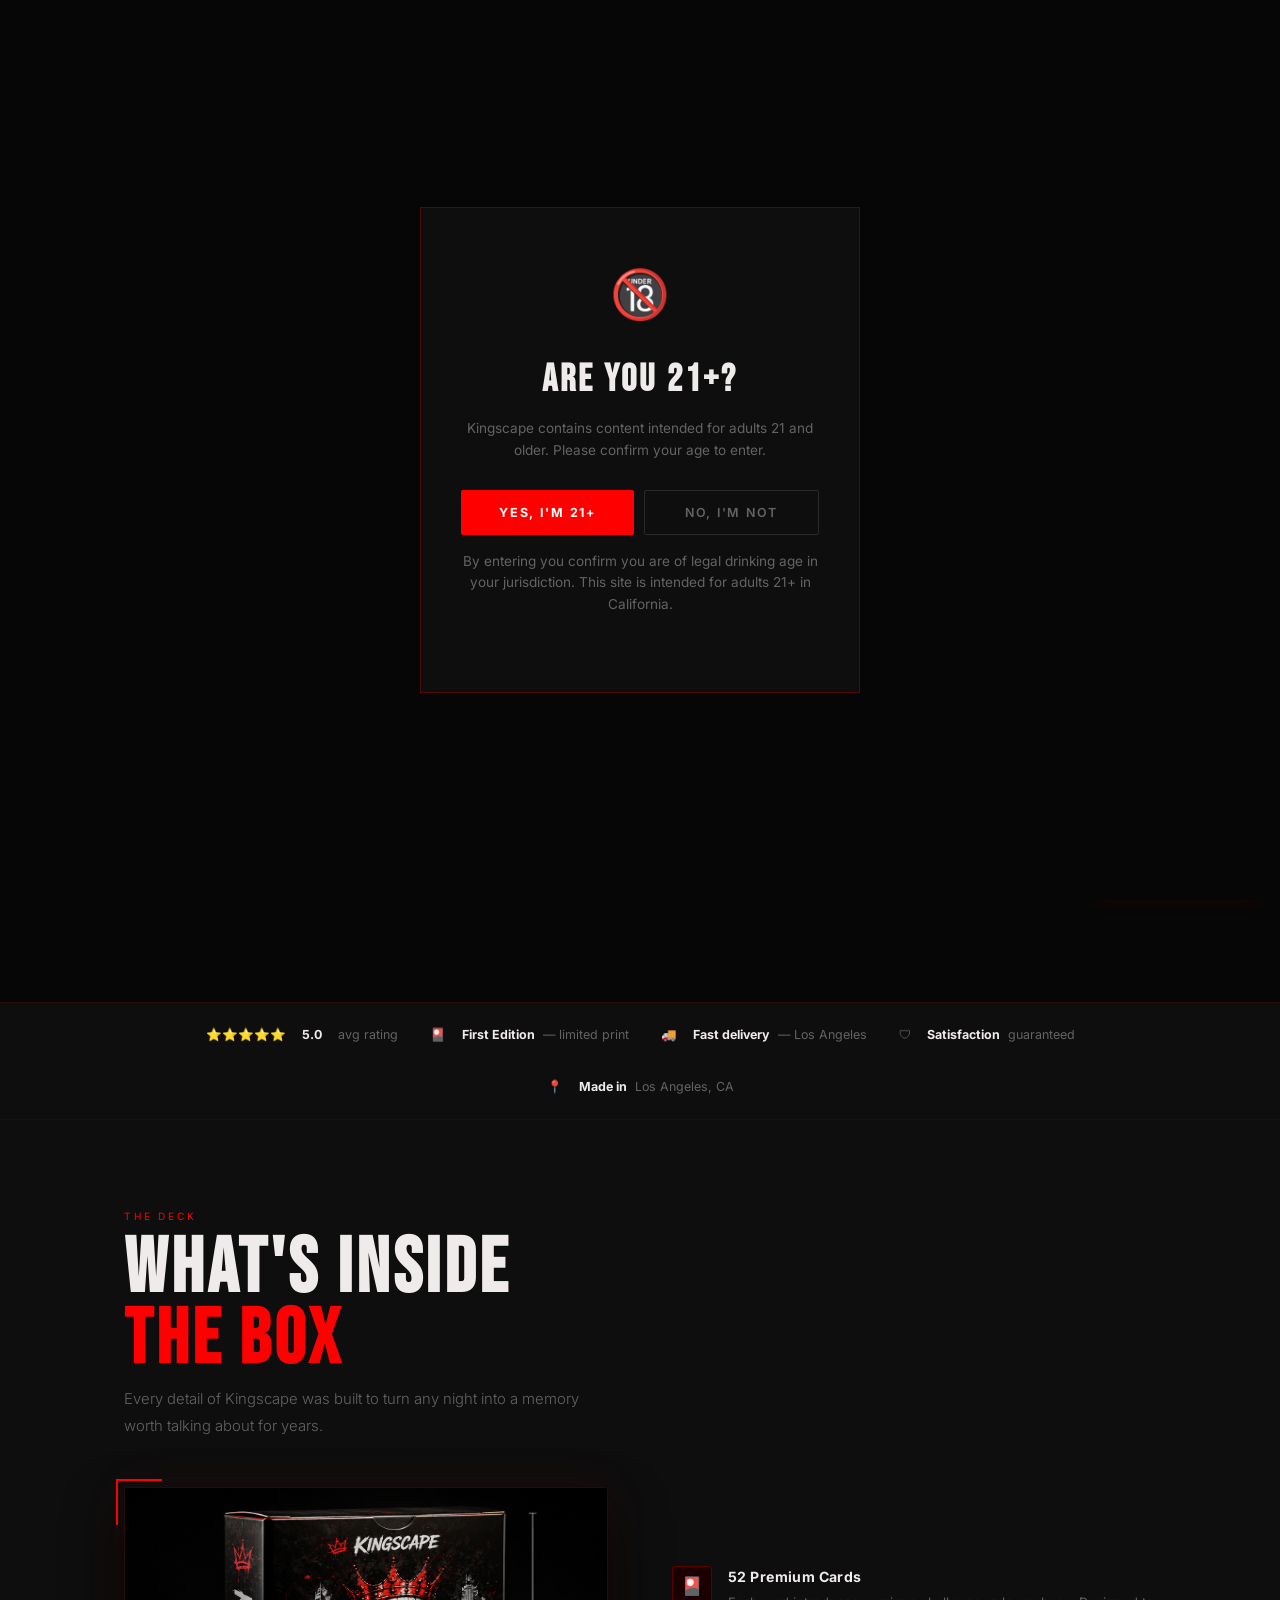
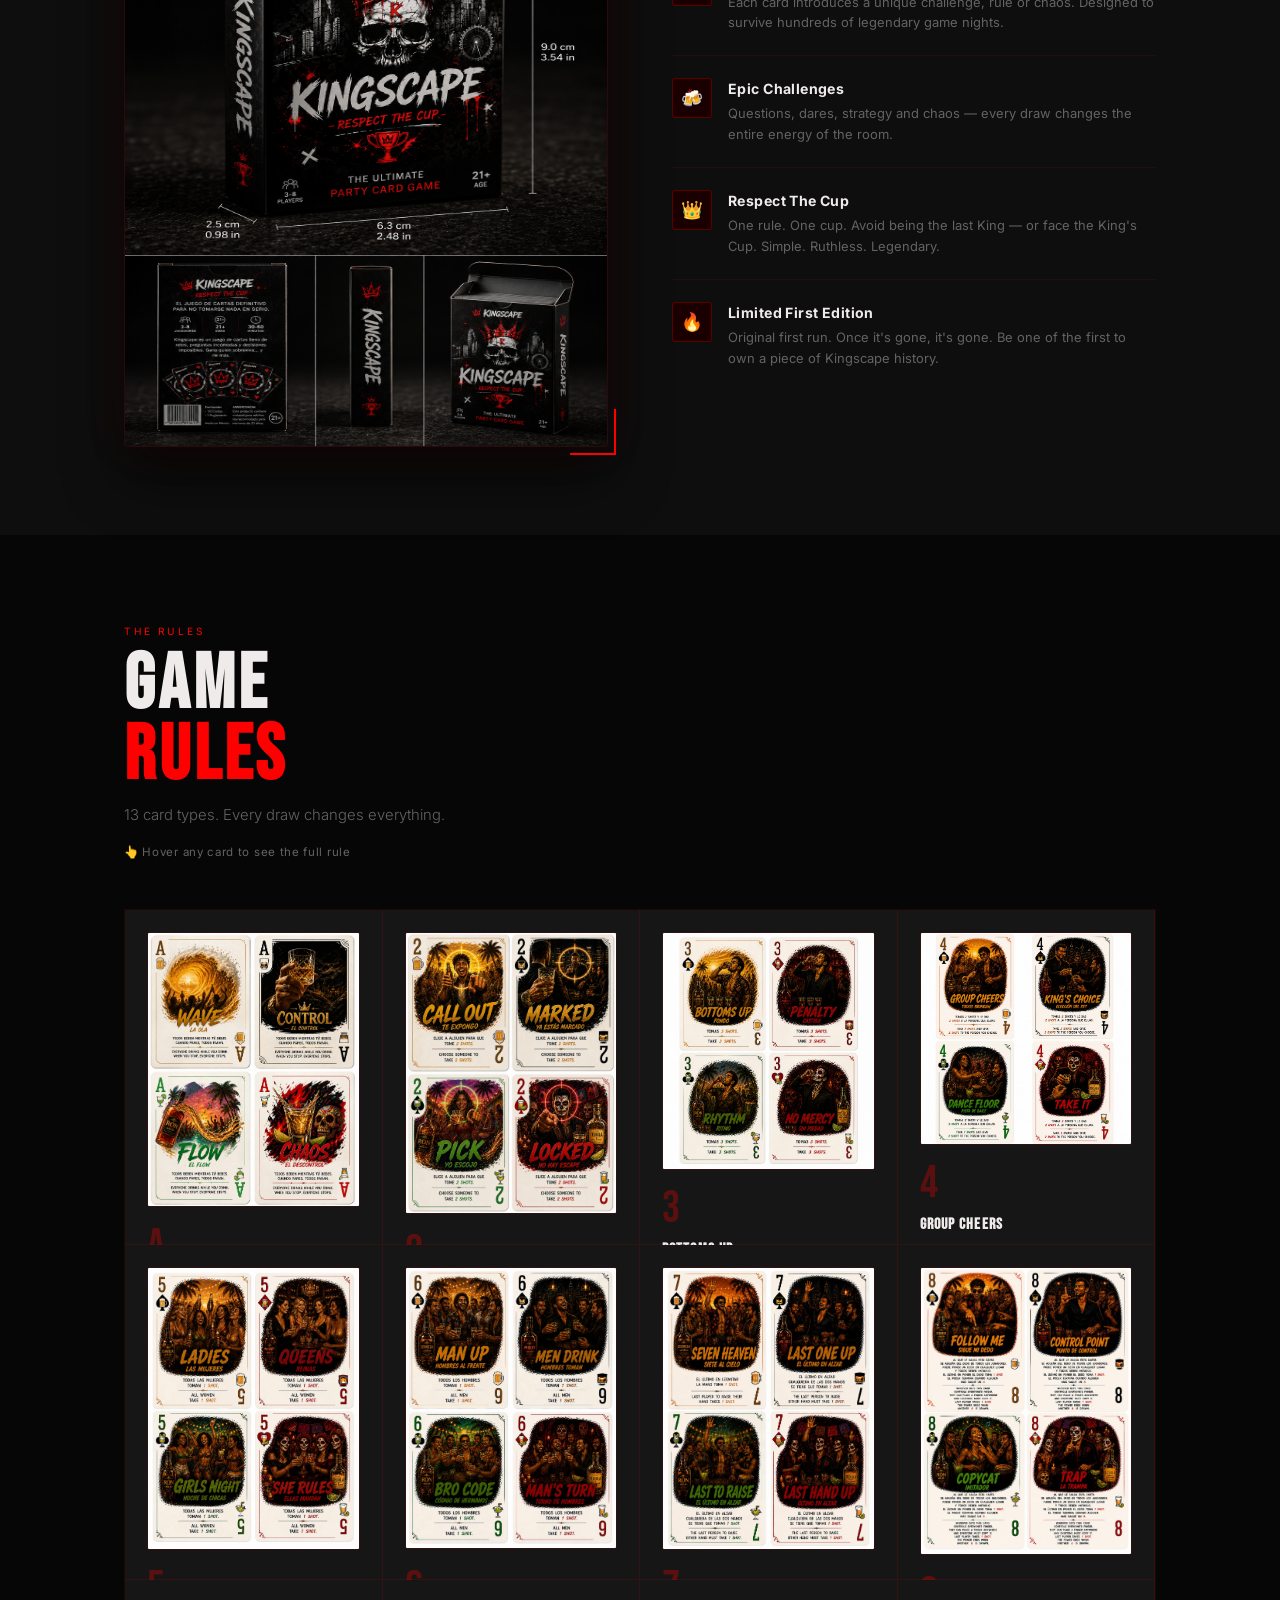
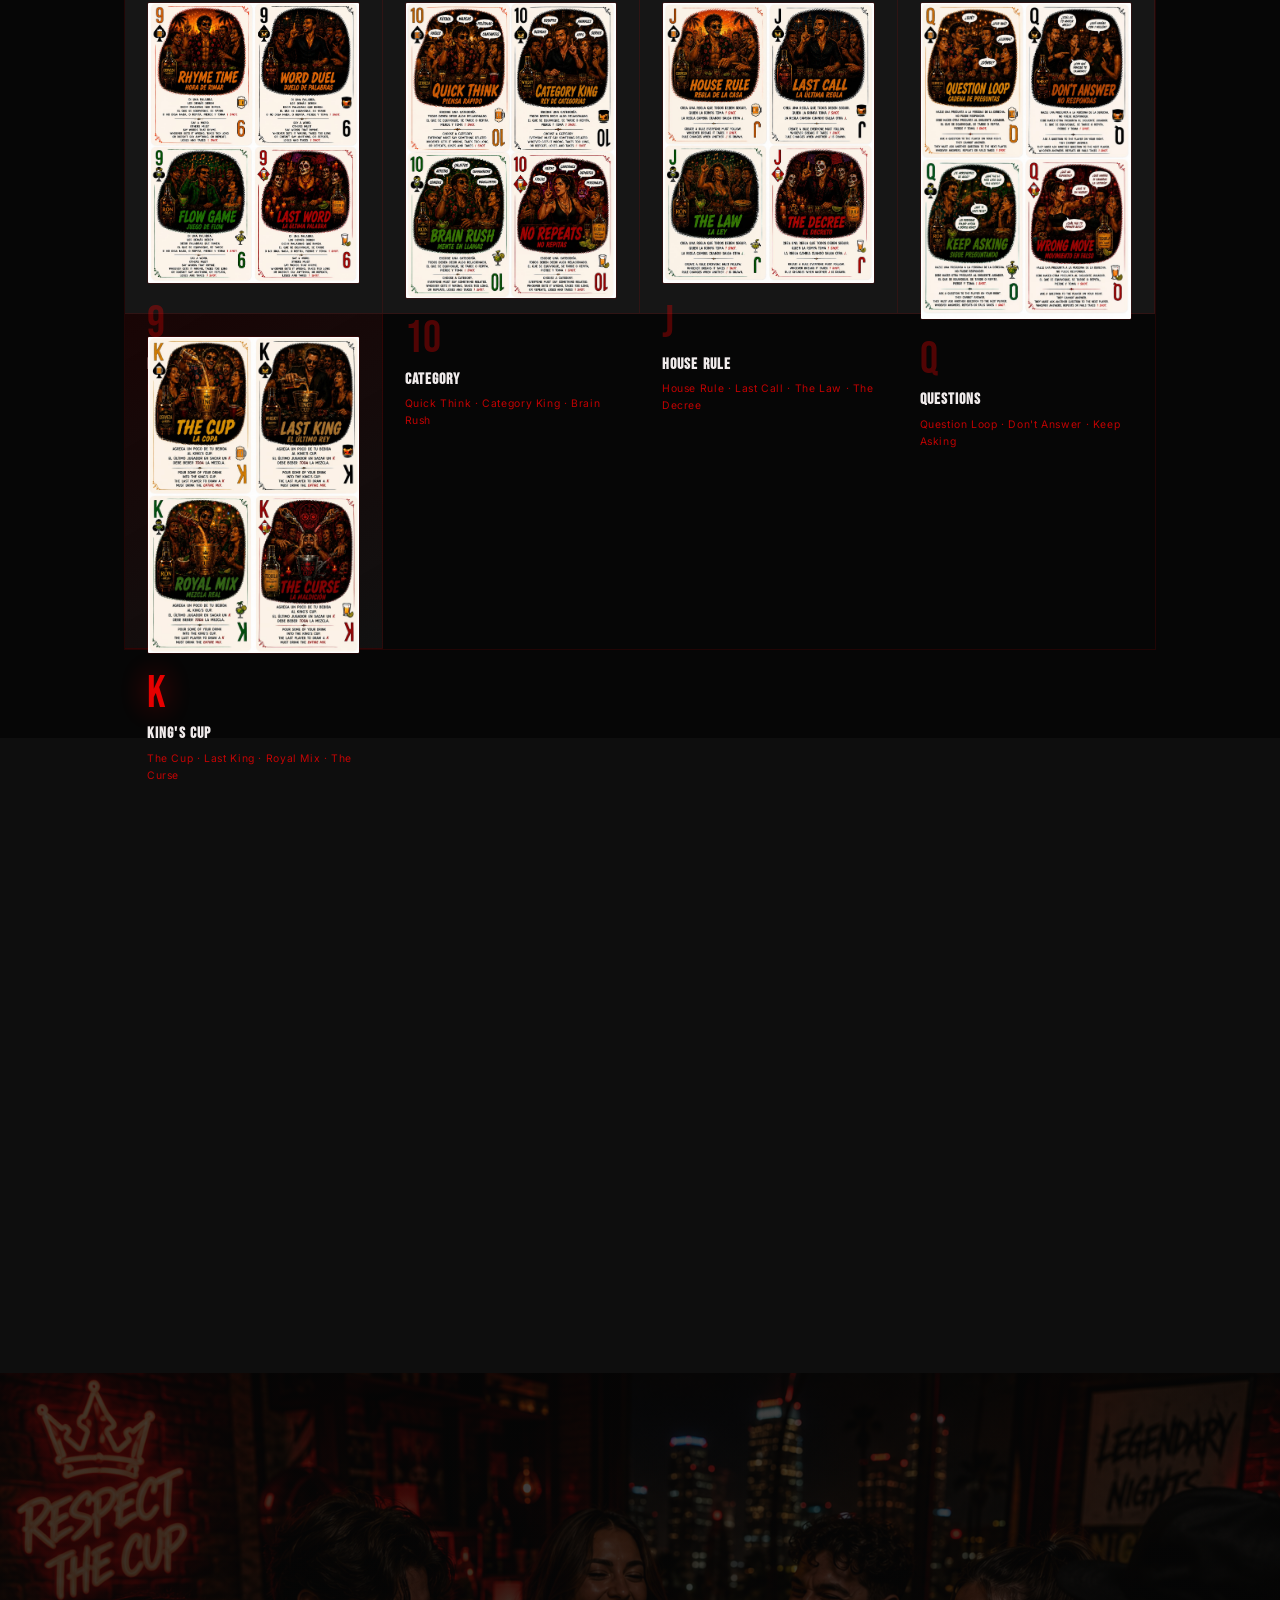
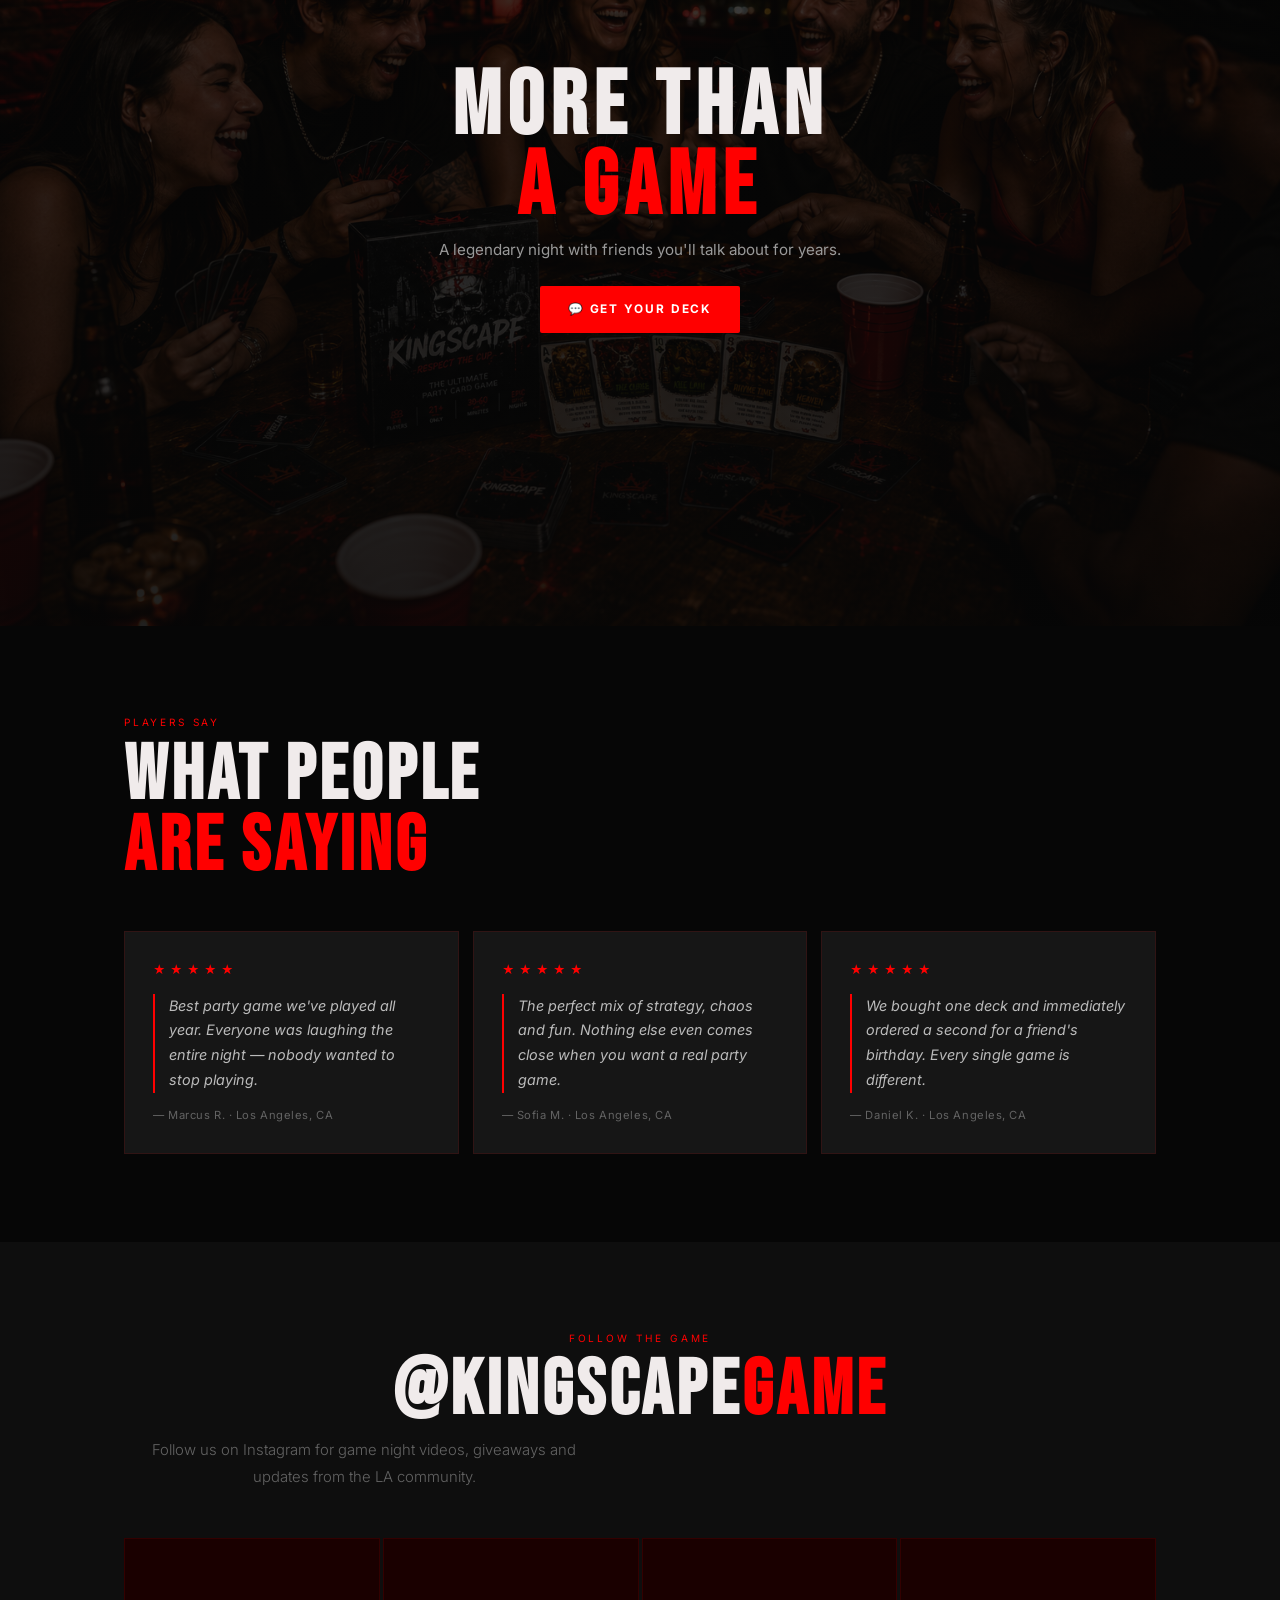
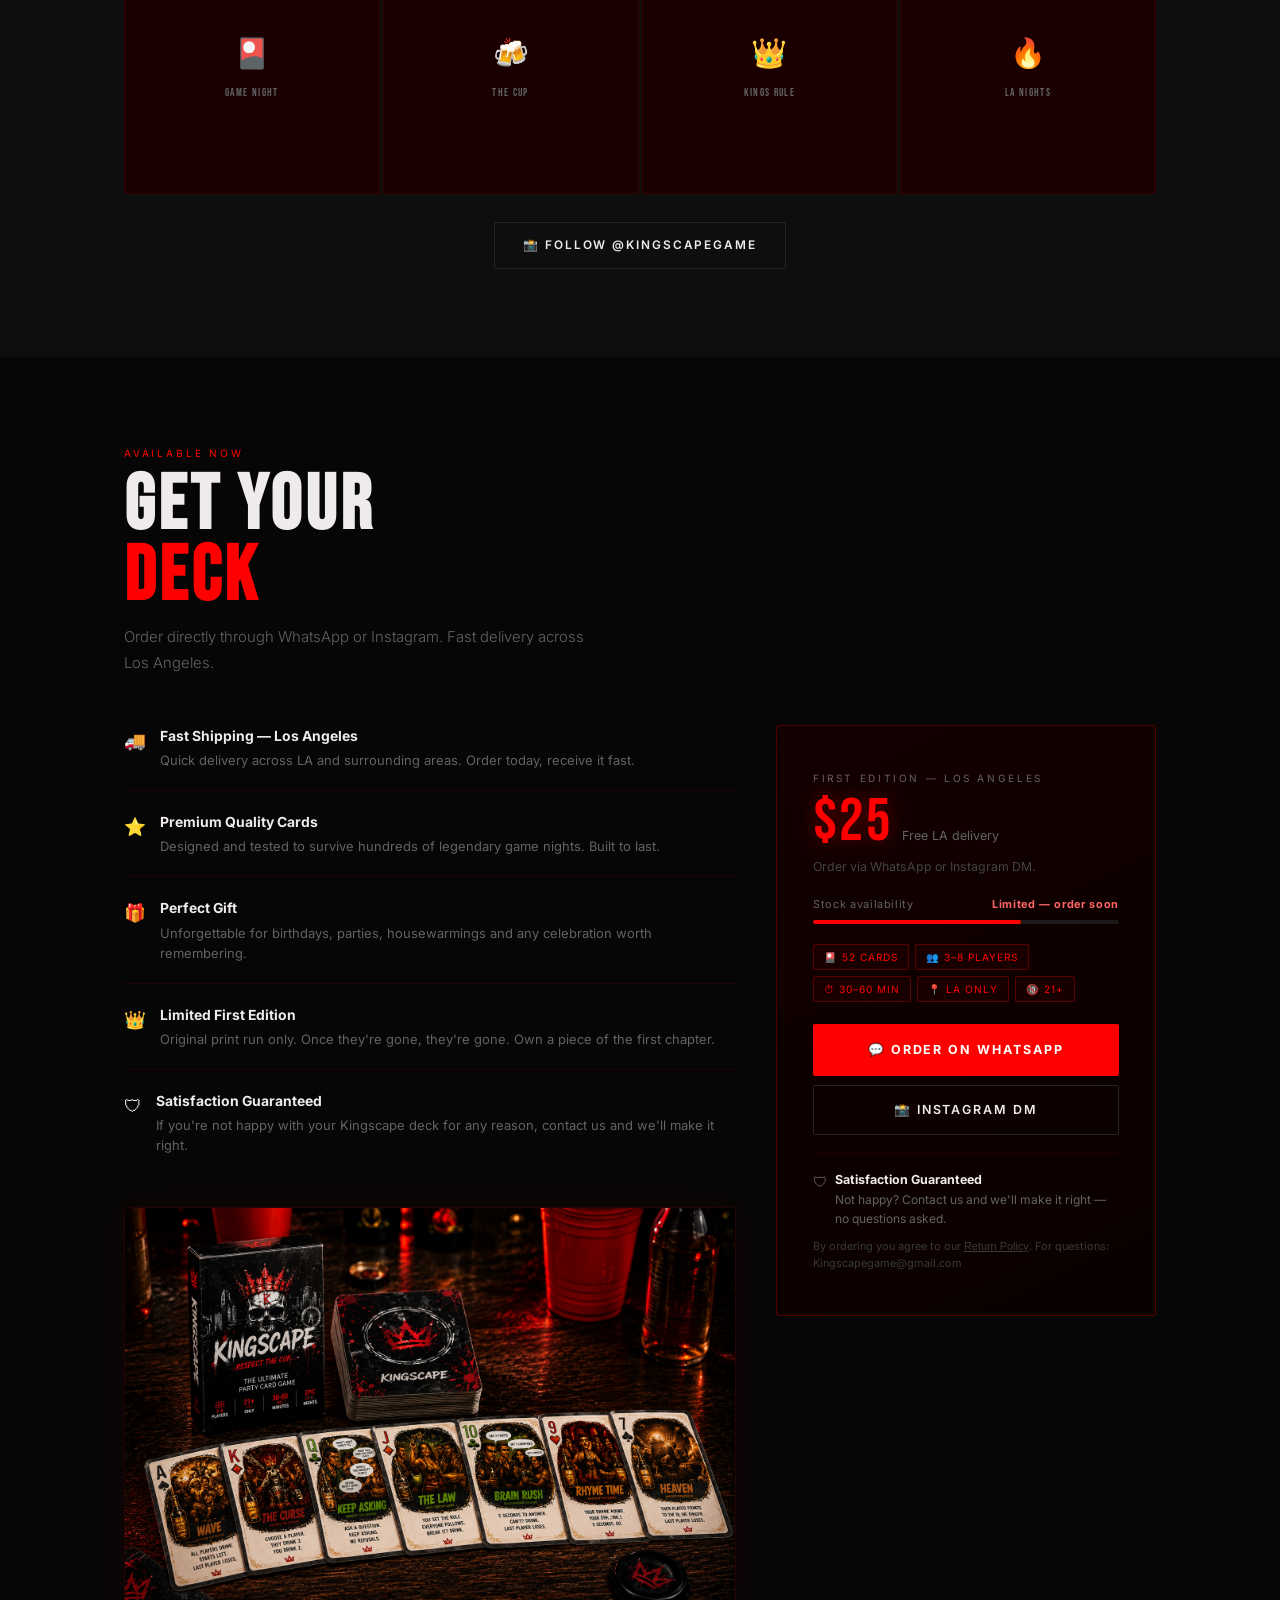
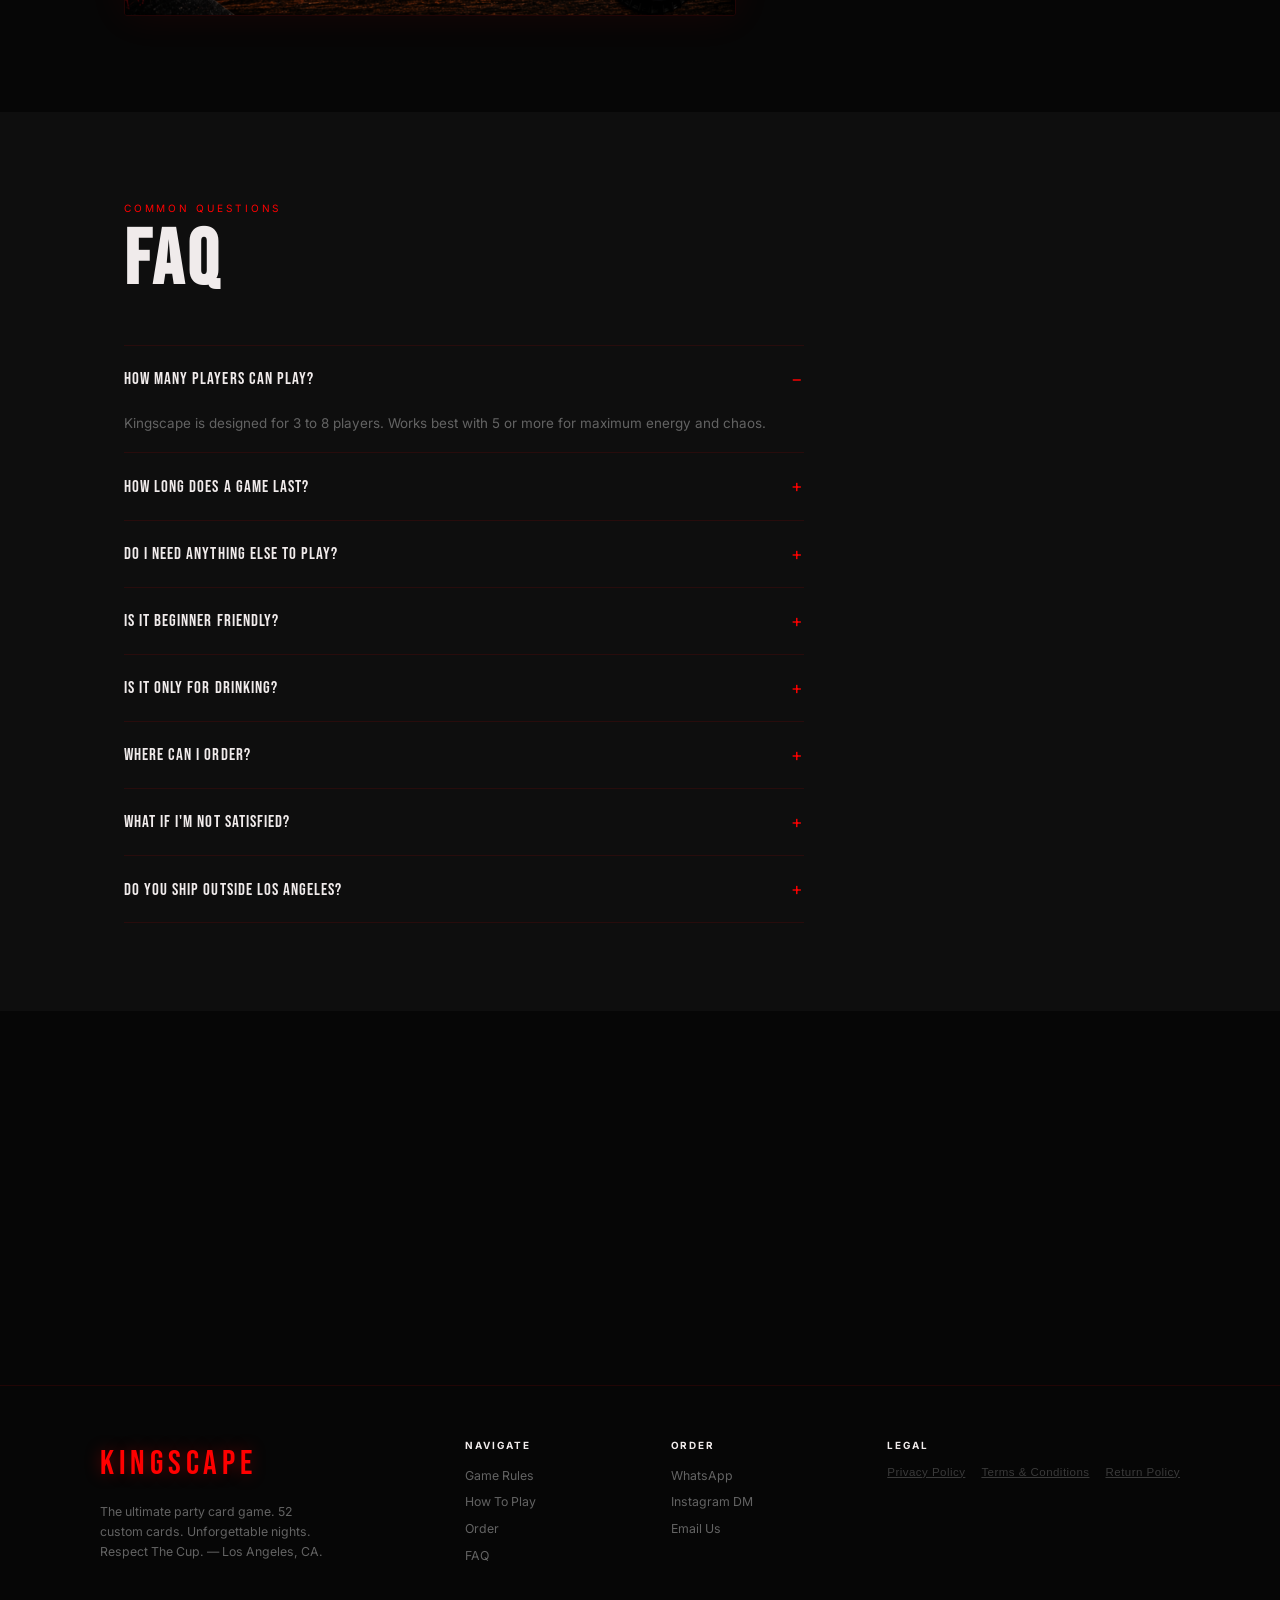
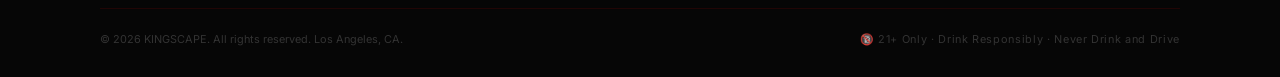
==== commit 0344565f: "Update index.html" ====
--- a/index.html
+++ b/index.html
@@ -3,850 +3,1163 @@
 <head>
   <meta charset="UTF-8" />
   <meta name="viewport" content="width=device-width, initial-scale=1.0" />
-  <meta name="description" content="Kingscape is the ultimate party card game. Challenge your friends, create unforgettable memories and Respect The Cup." />
-  <meta property="og:title" content="KINGSCAPE | Respect The Cup" />
-  <meta property="og:description" content="The Ultimate Party Card Game for unforgettable nights." />
-  <meta property="og:image" content="banner.png" />
+
+  <!-- SEO -->
+  <title>KINGSCAPE — The Ultimate Party Card Game | Los Angeles</title>
+  <meta name="description" content="Kingscape is the ultimate party card game for unforgettable nights in Los Angeles. 52 custom cards, 3–8 players. Order now — First Edition, limited stock." />
+  <meta name="keywords" content="party card game Los Angeles, drinking card game LA, Kings Cup game, Kingscape, party game LA, fun card game Los Angeles" />
+  <meta name="author" content="Kingscape" />
+  <link rel="canonical" href="https://pandoxofficial12-dev.github.io/KingscapeGame/" />
+
+  <!-- Open Graph / Social -->
   <meta property="og:type" content="website" />
-  <meta name="theme-color" content="#C8102E" />
-  <title>KINGSCAPE — Respect The Cup</title>
-
+  <meta property="og:url" content="https://pandoxofficial12-dev.github.io/KingscapeGame/" />
+  <meta property="og:title" content="KINGSCAPE — The Ultimate Party Card Game | Los Angeles" />
+  <meta property="og:description" content="52 custom cards. Legendary challenges. One night you'll never forget. First Edition available now in Los Angeles." />
+  <meta property="og:image" content="https://pandoxofficial12-dev.github.io/KingscapeGame/banner.png" />
+  <meta property="og:image:width" content="1200" />
+  <meta property="og:image:height" content="630" />
+  <meta property="og:locale" content="en_US" />
+  <meta property="og:site_name" content="Kingscape" />
+
+  <!-- Twitter Card -->
+  <meta name="twitter:card" content="summary_large_image" />
+  <meta name="twitter:title" content="KINGSCAPE — The Ultimate Party Card Game" />
+  <meta name="twitter:description" content="52 custom cards. Legendary challenges. Order now in Los Angeles." />
+  <meta name="twitter:image" content="https://pandoxofficial12-dev.github.io/KingscapeGame/banner.png" />
+
+  <meta name="theme-color" content="#FF0000" />
+  <meta name="robots" content="index, follow" />
+
+  <!-- Favicon SVG inline -->
+  <link rel="icon" href="data:image/svg+xml,<svg xmlns='http://www.w3.org/2000/svg' viewBox='0 0 32 32'><rect width='32' height='32' rx='4' fill='%23060606'/><text x='50%' y='54%' font-size='20' text-anchor='middle' dominant-baseline='middle' fill='%23FF0000' font-family='serif' font-weight='bold'>K</text></svg>" />
+
+  <!-- Schema.org JSON-LD -->
+  <script type="application/ld+json">
+  {
+    "@context": "https://schema.org",
+    "@graph": [
+      {
+        "@type": "Product",
+        "name": "Kingscape — First Edition",
+        "description": "The ultimate party card game. 52 custom cards, 3–8 players, 30–60 minutes. Built for unforgettable nights.",
+        "image": "https://pandoxofficial12-dev.github.io/KingscapeGame/box.png",
+        "brand": { "@type": "Brand", "name": "Kingscape" },
+        "offers": {
+          "@type": "Offer",
+          "price": "25.00",
+          "priceCurrency": "USD",
+          "availability": "https://schema.org/LimitedAvailability",
+          "seller": { "@type": "Organization", "name": "Kingscape" }
+        },
+        "aggregateRating": {
+          "@type": "AggregateRating",
+          "ratingValue": "5.0",
+          "reviewCount": "12"
+        }
+      },
+      {
+        "@type": "LocalBusiness",
+        "name": "Kingscape",
+        "description": "Party card game brand based in Los Angeles, CA.",
+        "address": { "@type": "PostalAddress", "addressLocality": "Los Angeles", "addressRegion": "CA", "addressCountry": "US" },
+        "telephone": "+14246452113",
+        "email": "Kingscapegame@gmail.com",
+        "url": "https://pandoxofficial12-dev.github.io/KingscapeGame/",
+        "sameAs": ["https://instagram.com/KingscapeGame"]
+      }
+    ]
+  }
+  </script>
+
+  <!-- Google Analytics placeholder — replace UA-XXXXXXXX with your ID -->
+  <!-- <script async src="https://www.googletagmanager.com/gtag/js?id=G-XXXXXXXXXX"></script> -->
+
+  <!-- Fonts -->
   <link rel="preconnect" href="https://fonts.googleapis.com" />
   <link rel="preconnect" href="https://fonts.gstatic.com" crossorigin />
-  <link href="https://fonts.googleapis.com/css2?family=Bebas+Neue&family=Inter:wght@300;400;500;600;700&display=swap" rel="stylesheet" />
+  <link rel="preload" as="style" href="https://fonts.googleapis.com/css2?family=Bebas+Neue&family=Inter:ital,wght@0,300;0,400;0,500;0,600;0,700;1,400&display=swap" />
+  <link href="https://fonts.googleapis.com/css2?family=Bebas+Neue&family=Inter:ital,wght@0,300;0,400;0,500;0,600;0,700;1,400&display=swap" rel="stylesheet" />
 
   <style>
+    /* ══════════════════════════════════════
+       TOKENS
+    ══════════════════════════════════════ */
+    :root {
+      --ink:        #060606;
+      --surface:    #0e0e0e;
+      --raised:     #161616;
+      --card-bg:    #1a0000;
+      --red:        #FF0000;
+      --red2:       #CC0000;
+      --red-glow:   rgba(255,0,0,0.22);
+      --red-faint:  rgba(255,0,0,0.06);
+      --ash:        #F0EBEB;
+      --muted:      #636363;
+      --line:       rgba(255,0,0,0.11);
+      --line-hi:    rgba(255,0,0,0.28);
+      --ff-d:       'Bebas Neue', sans-serif;
+      --ff-b:       'Inter', sans-serif;
+      --ease:       cubic-bezier(.4,0,.2,1);
+    }
+
     *, *::before, *::after { box-sizing: border-box; margin: 0; padding: 0; }
-
-    :root {
-      --black:   #080808;
-      --deep:    #111111;
-      --card-bg: #161616;
-      --red:     #C8102E;
-      --red-dim: #8a0b1f;
-      --gold:    #D4AF37;
-      --gold-dim:#8a6f1a;
-      --white:   #F5F0E8;
-      --muted:   #888;
-      --border:  rgba(212,175,55,0.18);
-      --ff-display: 'Bebas Neue', sans-serif;
-      --ff-body:    'Inter', sans-serif;
-    }
-
     html { scroll-behavior: smooth; }
-
     body {
-      background: var(--black);
-      color: var(--white);
-      font-family: var(--ff-body);
-      font-size: 16px;
+      background: var(--ink);
+      color: var(--ash);
+      font-family: var(--ff-b);
       line-height: 1.6;
       overflow-x: hidden;
     }
 
-    /* ─── NAV ─── */
-    nav {
-      position: fixed; top: 0; left: 0; right: 0; z-index: 100;
+    /* noise grain texture over everything */
+    body::after {
+      content: '';
+      position: fixed; inset: 0; z-index: 999;
+      pointer-events: none;
+      background-image: url("data:image/svg+xml,%3Csvg viewBox='0 0 256 256' xmlns='http://www.w3.org/2000/svg'%3E%3Cfilter id='n'%3E%3CfeTurbulence type='fractalNoise' baseFrequency='0.9' numOctaves='4' stitchTiles='stitch'/%3E%3C/filter%3E%3Crect width='100%25' height='100%25' filter='url(%23n)' opacity='1'/%3E%3C/svg%3E");
+      opacity: 0.028;
+      mix-blend-mode: overlay;
+    }
+
+    /* ══════════════════════════════════════
+       PRELOADER
+    ══════════════════════════════════════ */
+    #preloader {
+      position: fixed; inset: 0; z-index: 10000;
+      background: var(--ink);
+      display: flex; align-items: center; justify-content: center;
+      transition: opacity 0.5s var(--ease), visibility 0.5s;
+    }
+    #preloader.done { opacity: 0; visibility: hidden; }
+    .pre-logo {
+      font-family: var(--ff-d);
+      font-size: 3.5rem; letter-spacing: 0.18em;
+      color: var(--red);
+      text-shadow: 0 0 40px rgba(255,0,0,0.6);
+      animation: preGlow 0.8s ease-in-out infinite alternate;
+    }
+    @keyframes preGlow { from{opacity:0.4;} to{opacity:1;} }
+
+    /* ══════════════════════════════════════
+       AGE GATE
+    ══════════════════════════════════════ */
+    #age-gate {
+      position: fixed; inset: 0; z-index: 9000;
+      background: var(--ink);
+      display: flex; align-items: center; justify-content: center;
+      padding: 24px;
+      transition: opacity 0.4s var(--ease), visibility 0.4s;
+    }
+    #age-gate.gone { opacity: 0; visibility: hidden; pointer-events: none; }
+    .age-box {
+      max-width: 440px; width: 100%;
+      border: 1px solid var(--line-hi);
+      padding: 48px 40px; text-align: center;
+      background: var(--surface);
+    }
+    .age-box .age-icon { font-size: 3rem; margin-bottom: 16px; }
+    .age-box h2 {
+      font-family: var(--ff-d); font-size: 2.4rem; letter-spacing: 0.08em;
+      color: var(--ash); margin-bottom: 8px;
+    }
+    .age-box p { font-size: 0.85rem; color: var(--muted); margin-bottom: 28px; line-height: 1.6; }
+    .age-btns { display: flex; gap: 10px; }
+    .age-yes {
+      flex: 1; background: var(--red); color: #fff;
+      font-family: var(--ff-b); font-size: 0.78rem; font-weight: 700;
+      letter-spacing: 0.14em; text-transform: uppercase;
+      padding: 14px; border: none; cursor: pointer; border-radius: 2px;
+      transition: background .18s, transform .15s;
+    }
+    .age-yes:hover { background: #e50000; transform: translateY(-1px); }
+    .age-no {
+      flex: 1; background: transparent; color: var(--muted);
+      font-family: var(--ff-b); font-size: 0.78rem; font-weight: 600;
+      letter-spacing: 0.14em; text-transform: uppercase;
+      padding: 14px; border: 1px solid #2a2a2a; cursor: pointer; border-radius: 2px;
+      transition: border-color .18s, color .18s;
+    }
+    .age-no:hover { border-color: var(--muted); color: var(--ash); }
+    .age-legal { font-size: 0.68rem; color: #3a3a3a; margin-top: 16px; line-height: 1.5; }
+
+    /* ══════════════════════════════════════
+       UTILITY
+    ══════════════════════════════════════ */
+    .container { max-width: 1080px; margin: 0 auto; padding: 0 24px; }
+    .label { font-size: 0.63rem; letter-spacing: 0.28em; text-transform: uppercase; color: var(--red); margin-bottom: 10px; display: block; }
+    .display { font-family: var(--ff-d); font-size: clamp(2.6rem, 6.5vw, 4.8rem); letter-spacing: 0.05em; line-height: 0.93; color: var(--ash); }
+    .display em { color: var(--red); font-style: normal; }
+    .lead { font-size: 0.93rem; color: var(--muted); line-height: 1.78; max-width: 480px; font-weight: 300; }
+
+    .btn-red {
+      display: inline-flex; align-items: center; justify-content: center; gap: 7px;
+      background: var(--red); color: #fff;
+      font-family: var(--ff-b); font-size: 0.74rem; font-weight: 700;
+      letter-spacing: 0.16em; text-transform: uppercase; text-decoration: none;
+      padding: 14px 28px; border-radius: 2px; border: none; cursor: pointer;
+      transition: background .18s, box-shadow .18s, transform .15s;
+    }
+    .btn-red:hover { background: #e50000; box-shadow: 0 6px 28px rgba(255,0,0,0.42); transform: translateY(-2px); }
+    .btn-ghost {
+      display: inline-flex; align-items: center; justify-content: center; gap: 7px;
+      background: transparent; color: var(--ash);
+      font-family: var(--ff-b); font-size: 0.74rem; font-weight: 600;
+      letter-spacing: 0.16em; text-transform: uppercase; text-decoration: none;
+      padding: 13px 28px; border-radius: 2px; border: 1px solid #252525;
+      transition: border-color .18s, color .18s, transform .15s;
+    }
+    .btn-ghost:hover { border-color: var(--red); color: var(--red); transform: translateY(-2px); }
+
+    /* ══════════════════════════════════════
+       REVEAL ANIMATION
+    ══════════════════════════════════════ */
+    .reveal { opacity: 0; transform: translateY(24px); transition: opacity 0.65s var(--ease), transform 0.65s var(--ease); }
+    .reveal.visible { opacity: 1; transform: none; }
+    .reveal-left  { opacity: 0; transform: translateX(-24px); transition: opacity 0.65s var(--ease), transform 0.65s var(--ease); }
+    .reveal-right { opacity: 0; transform: translateX(24px);  transition: opacity 0.65s var(--ease), transform 0.65s var(--ease); }
+    .reveal-left.visible, .reveal-right.visible { opacity: 1; transform: none; }
+
+    /* ══════════════════════════════════════
+       STICKY BAR
+    ══════════════════════════════════════ */
+    #sticky-bar {
+      position: fixed; top: 0; left: 0; right: 0; z-index: 500;
+      background: var(--red); padding: 10px 20px;
+      display: flex; align-items: center; justify-content: space-between; gap: 12px; flex-wrap: wrap;
+      transform: translateY(-100%); transition: transform 0.35s var(--ease);
+    }
+    #sticky-bar.show { transform: translateY(0); }
+    #sticky-bar p { font-size: 0.72rem; font-weight: 700; letter-spacing: 0.1em; text-transform: uppercase; color: #fff; }
+    #sticky-bar a { background: #fff; color: var(--red); font-size: 0.68rem; font-weight: 800; letter-spacing: 0.14em; text-transform: uppercase; text-decoration: none; padding: 7px 16px; border-radius: 2px; white-space: nowrap; transition: background .15s; }
+    #sticky-bar a:hover { background: #f0f0f0; }
+
+    /* ══════════════════════════════════════
+       NAV
+    ══════════════════════════════════════ */
+    #nav {
+      position: fixed; left: 0; right: 0; z-index: 400;
       display: flex; align-items: center; justify-content: space-between;
-      padding: 18px 40px;
-      background: rgba(8,8,8,0.85);
-      backdrop-filter: blur(14px);
-      border-bottom: 1px solid var(--border);
-    }
-    .nav-logo {
-      font-family: var(--ff-display);
-      font-size: 1.7rem;
-      letter-spacing: 0.12em;
-      color: var(--gold);
-      text-decoration: none;
-    }
-    .nav-links { display: flex; gap: 32px; list-style: none; }
-    .nav-links a {
-      color: var(--muted); font-size: 0.78rem; letter-spacing: 0.1em;
-      text-transform: uppercase; text-decoration: none;
-      transition: color .2s;
-    }
-    .nav-links a:hover { color: var(--white); }
-    .nav-cta {
-      background: var(--red); color: var(--white);
-      font-size: 0.75rem; font-weight: 600; letter-spacing: 0.12em;
-      text-transform: uppercase; text-decoration: none;
-      padding: 10px 22px; border-radius: 2px;
-      transition: background .2s, transform .15s;
-    }
-    .nav-cta:hover { background: #e8132f; transform: translateY(-1px); }
-
-    /* ─── HERO ─── */
+      padding: 0 40px; height: 60px;
+      background: rgba(6,6,6,0.93); backdrop-filter: blur(20px);
+      border-bottom: 1px solid var(--line);
+      transition: top 0.35s var(--ease);
+      top: 0;
+    }
+    #nav.pushed { top: 44px; }
+    .nav-logo { font-family: var(--ff-d); font-size: 1.65rem; letter-spacing: 0.14em; color: var(--red); text-decoration: none; text-shadow: 0 0 16px rgba(255,0,0,0.4); }
+    .nav-links { display: flex; gap: 26px; list-style: none; }
+    .nav-links a { font-size: 0.7rem; letter-spacing: 0.12em; text-transform: uppercase; color: var(--muted); text-decoration: none; transition: color .18s; }
+    .nav-links a:hover { color: var(--ash); }
+
+    /* hamburger */
+    .nav-hamburger { display: none; flex-direction: column; gap: 5px; cursor: pointer; padding: 4px; background: none; border: none; }
+    .nav-hamburger span { display: block; width: 22px; height: 2px; background: var(--ash); border-radius: 1px; transition: transform .25s, opacity .25s; }
+    .nav-hamburger.open span:nth-child(1) { transform: translateY(7px) rotate(45deg); }
+    .nav-hamburger.open span:nth-child(2) { opacity: 0; }
+    .nav-hamburger.open span:nth-child(3) { transform: translateY(-7px) rotate(-45deg); }
+
+    /* mobile drawer */
+    #mobile-menu {
+      position: fixed; inset: 0; z-index: 350;
+      background: var(--ink);
+      display: flex; flex-direction: column; align-items: center; justify-content: center; gap: 28px;
+      opacity: 0; visibility: hidden;
+      transition: opacity 0.3s var(--ease), visibility 0.3s;
+    }
+    #mobile-menu.open { opacity: 1; visibility: visible; }
+    #mobile-menu a { font-family: var(--ff-d); font-size: 2.6rem; letter-spacing: 0.1em; color: var(--ash); text-decoration: none; transition: color .18s; }
+    #mobile-menu a:hover { color: var(--red); }
+    #mobile-menu .mm-cta { background: var(--red); color: #fff; font-family: var(--ff-b); font-size: 0.8rem; font-weight: 700; letter-spacing: 0.16em; text-transform: uppercase; padding: 14px 32px; border-radius: 2px; margin-top: 8px; }
+
+    @media(max-width: 768px) {
+      #nav { padding: 0 20px; }
+      .nav-links { display: none; }
+      #nav .btn-red { display: none; }
+      .nav-hamburger { display: flex; }
+    }
+
+    /* ══════════════════════════════════════
+       TICKER
+    ══════════════════════════════════════ */
+    .ticker { background: var(--red); padding: 8px 0; overflow: hidden; white-space: nowrap; }
+    .ticker-inner { display: inline-flex; animation: ticker 32s linear infinite; }
+    .ticker-inner span { font-size: 0.63rem; font-weight: 700; letter-spacing: 0.22em; text-transform: uppercase; color: #fff; padding: 0 24px; }
+    .ticker-inner span::after { content: '·'; margin-left: 24px; opacity: 0.4; }
+    @keyframes ticker { 0%{transform:translateX(0)} 100%{transform:translateX(-50%)} }
+
+    /* ══════════════════════════════════════
+       HERO
+    ══════════════════════════════════════ */
     .hero {
-      min-height: 100vh;
-      display: grid;
-      place-items: center;
-      position: relative;
-      overflow: hidden;
-      padding: 120px 24px 80px;
-      text-align: center;
-    }
-
-    /* radial glow */
-    .hero::before {
-      content: '';
+      min-height: 100vh; padding: 100px 24px 72px;
+      display: flex; flex-direction: column; align-items: center; justify-content: center;
+      text-align: center; position: relative; overflow: hidden;
+    }
+    .hero-orb {
+      position: absolute; width: 720px; height: 720px; border-radius: 50%;
+      background: radial-gradient(circle, rgba(255,0,0,0.13) 0%, transparent 68%);
+      top: 50%; left: 50%; transform: translate(-50%,-50%);
+      animation: orb 5s ease-in-out infinite; pointer-events: none;
+    }
+    @keyframes orb { 0%,100%{transform:translate(-50%,-50%) scale(1);opacity:.8} 50%{transform:translate(-50%,-50%) scale(1.1);opacity:1} }
+
+    .hero-deck { position: absolute; inset: 0; pointer-events: none; z-index: 0; }
+    .fc {
+      position: absolute; width: 50px; height: 72px; border-radius: 5px;
+      background: linear-gradient(155deg,#1e0000,#0d0000);
+      border: 1px solid var(--line-hi);
+      display: flex; align-items: center; justify-content: center;
+      font-family: var(--ff-d); font-size: 1.35rem; color: var(--red);
+      box-shadow: 0 0 12px rgba(255,0,0,0.08), 0 8px 22px rgba(0,0,0,0.75);
+      animation: fcDrift ease-in-out infinite; opacity: 0;
+    }
+    .fc:nth-child(1){left:6%;top:19%;animation-duration:13s;animation-delay:.4s;}
+    .fc:nth-child(2){left:13%;top:68%;animation-duration:17s;animation-delay:-.6s;}
+    .fc:nth-child(3){left:80%;top:15%;animation-duration:15s;animation-delay:-2.5s;}
+    .fc:nth-child(4){left:86%;top:63%;animation-duration:12s;animation-delay:-8s;}
+    .fc:nth-child(5){left:47%;top:6%;animation-duration:20s;animation-delay:-11s;}
+    .fc:nth-child(6){left:2%;top:43%;animation-duration:14s;animation-delay:-1.5s;}
+    .fc:nth-child(7){left:92%;top:36%;animation-duration:16s;animation-delay:-7s;}
+    .fc:nth-child(8){left:61%;top:84%;animation-duration:19s;animation-delay:-3s;}
+    @keyframes fcDrift { 0%{transform:translateY(6px);opacity:0.42} 50%{transform:translateY(-12px);opacity:0.5} 100%{transform:translateY(6px);opacity:0.42} }
+
+    .hero-content { position: relative; z-index: 1; max-width: 760px; }
+
+    /* hero entrance animations */
+    .hero-pill {
+      display: inline-flex; align-items: center; gap: 8px;
+      font-size: 0.63rem; letter-spacing: 0.24em; text-transform: uppercase;
+      color: var(--red); border: 1px solid var(--line-hi);
+      padding: 5px 14px; border-radius: 40px; background: var(--red-faint);
+      margin-bottom: 22px;
+      opacity: 0; transform: translateY(10px);
+      animation: heroIn 0.6s var(--ease) 0.3s forwards;
+    }
+    .hero-logo {
+      width: clamp(60px,10vw,102px); margin-bottom: 14px;
+      filter: drop-shadow(0 0 24px rgba(255,0,0,0.55));
+      opacity: 0; animation: heroIn 0.7s var(--ease) 0.5s forwards;
+    }
+    .hero-title {
+      font-family: var(--ff-d);
+      font-size: clamp(5rem,18vw,11.5rem);
+      line-height: 0.86; letter-spacing: 0.07em; color: var(--ash);
+      opacity: 0; animation: heroIn 0.8s var(--ease) 0.7s forwards;
+    }
+    .hero-title em { color: var(--red); font-style: normal; }
+    .hero-sub {
+      font-family: var(--ff-d); font-size: clamp(1rem,2.8vw,1.7rem);
+      letter-spacing: 0.32em; color: #3d3d3d; margin-bottom: 18px;
+      opacity: 0; animation: heroIn 0.7s var(--ease) 0.9s forwards;
+    }
+    .hero-copy {
+      font-size: clamp(0.84rem,1.5vw,0.97rem); color: var(--muted); font-weight: 300;
+      max-width: 520px; margin: 0 auto 30px; line-height: 1.78;
+      opacity: 0; animation: heroIn 0.7s var(--ease) 1.0s forwards;
+    }
+    .hero-actions {
+      display: flex; gap: 10px; flex-wrap: wrap; justify-content: center; margin-bottom: 14px;
+      opacity: 0; animation: heroIn 0.7s var(--ease) 1.1s forwards;
+    }
+    .hero-urgency {
+      font-size: 0.7rem; font-weight: 600; color: #ff5555; letter-spacing: 0.07em;
+      margin-bottom: 36px;
+      opacity: 0; animation: heroIn 0.6s var(--ease) 1.2s forwards;
+    }
+    .hero-urgency::before { content: '🔥 '; }
+    .hero-stats {
+      display: flex; border: 1px solid var(--line); border-radius: 2px; overflow: hidden;
+      opacity: 0; animation: heroIn 0.7s var(--ease) 1.3s forwards;
+    }
+    @keyframes heroIn { to{opacity:1;transform:none} }
+    .hstat { flex:1; padding: 18px 20px; text-align: center; border-right: 1px solid var(--line); }
+    .hstat:last-child { border-right: none; }
+    .hstat strong { display: block; font-family: var(--ff-d); font-size: 2rem; letter-spacing: 0.06em; color: var(--red); line-height: 1; text-shadow: 0 0 14px rgba(255,0,0,0.3); }
+    .hstat span { font-size: 0.62rem; color: var(--muted); letter-spacing: 0.12em; text-transform: uppercase; }
+    .dot { width: 5px; height: 5px; background: var(--red); border-radius: 50%; box-shadow: 0 0 6px var(--red); animation: blink 1.4s ease-in-out infinite; }
+    @keyframes blink { 0%,100%{opacity:1} 50%{opacity:.15} }
+
+    /* ══════════════════════════════════════
+       SOCIAL PROOF STRIP
+    ══════════════════════════════════════ */
+    .proof {
+      background: var(--surface); border-top: 1px solid var(--line); border-bottom: 1px solid var(--line);
+      padding: 22px 24px;
+    }
+    .proof-inner { max-width: 1080px; margin: 0 auto; display: flex; align-items: center; justify-content: center; gap: 32px; flex-wrap: wrap; }
+    .proof-item { display: flex; align-items: center; gap: 8px; font-size: 0.78rem; color: var(--muted); }
+    .proof-item strong { color: var(--ash); }
+    @media(max-width:600px){ .proof-inner{gap:18px;} }
+
+    /* ══════════════════════════════════════
+       SECTIONS
+    ══════════════════════════════════════ */
+    .sec { padding: 88px 0; }
+    .sec-alt { background: var(--surface); }
+    .sec-dark { background: var(--ink); }
+    .sec-header { margin-bottom: 48px; }
+
+    /* ══════════════════════════════════════
+       INSIDE THE BOX
+    ══════════════════════════════════════ */
+    .inside-grid { display: grid; grid-template-columns: 1fr 1fr; gap: 64px; align-items: center; }
+    .img-frame { position: relative; }
+    .img-frame img { width: 100%; display: block; border-radius: 3px; border: 1px solid var(--line); box-shadow: 0 0 50px rgba(255,0,0,0.07), 0 28px 56px rgba(0,0,0,0.65); }
+    .img-frame::before { content:''; position:absolute; top:-8px; left:-8px; width:46px; height:46px; border-top:2px solid var(--red); border-left:2px solid var(--red); pointer-events:none; }
+    .img-frame::after  { content:''; position:absolute; bottom:-8px; right:-8px; width:46px; height:46px; border-bottom:2px solid var(--red); border-right:2px solid var(--red); pointer-events:none; }
+    .feat-list { display:flex; flex-direction:column; gap:0; }
+    .feat { display:flex; gap:16px; align-items:flex-start; padding:22px 0; border-bottom:1px solid var(--line); }
+    .feat:first-child { padding-top:0; }
+    .feat:last-child { border-bottom:none; padding-bottom:0; }
+    .feat-ico { width:40px; height:40px; flex-shrink:0; border:1px solid var(--line-hi); border-radius:3px; display:grid; place-items:center; font-size:1.1rem; background:var(--card-bg); }
+    .feat h3 { font-size:0.88rem; font-weight:700; letter-spacing:.03em; color:var(--ash); margin-bottom:3px; }
+    .feat p { font-size:0.81rem; color:var(--muted); line-height:1.6; }
+
+    /* ══════════════════════════════════════
+       RULES — FLIP CARDS
+    ══════════════════════════════════════ */
+    .rules-grid { display:grid; grid-template-columns:repeat(auto-fill,minmax(236px,1fr)); border:1px solid var(--line); margin-top:0; }
+    .rcard-wrap { perspective: 900px; cursor: pointer; }
+    .rcard-inner {
+      position: relative; width: 100%; padding-top: 130%;
+      transform-style: preserve-3d;
+      transition: transform 0.55s var(--ease);
+    }
+    .rcard-wrap:hover .rcard-inner { transform: rotateY(180deg); }
+    .rcard-front, .rcard-back {
       position: absolute; inset: 0;
-      background:
-        radial-gradient(ellipse 60% 50% at 50% 40%, rgba(200,16,46,0.18) 0%, transparent 70%),
-        radial-gradient(ellipse 40% 30% at 50% 40%, rgba(212,175,55,0.07) 0%, transparent 60%);
-      pointer-events: none;
-    }
-
-    /* floating cards */
-    .hero-cards {
-      position: absolute; inset: 0; pointer-events: none; z-index: 0;
-    }
-    .fcard {
-      position: absolute;
-      width: 64px; height: 90px;
-      border-radius: 6px;
-      border: 1px solid var(--border);
-      background: var(--card-bg);
-      display: flex; align-items: center; justify-content: center;
-      font-family: var(--ff-display);
-      font-size: 1.6rem;
-      color: var(--gold);
-      box-shadow: 0 8px 32px rgba(0,0,0,0.6);
-      animation: floatCard linear infinite;
-      opacity: 0.55;
-    }
-    .fcard:nth-child(1)  { left: 8%;  top: 20%; animation-duration: 14s; animation-delay: 0s;   transform: rotate(-12deg); }
-    .fcard:nth-child(2)  { left: 15%; top: 65%; animation-duration: 18s; animation-delay: -5s;  transform: rotate(6deg); }
-    .fcard:nth-child(3)  { left: 78%; top: 18%; animation-duration: 16s; animation-delay: -3s;  transform: rotate(14deg); }
-    .fcard:nth-child(4)  { left: 85%; top: 60%; animation-duration: 12s; animation-delay: -8s;  transform: rotate(-8deg); }
-    .fcard:nth-child(5)  { left: 50%; top: 8%;  animation-duration: 20s; animation-delay: -10s; transform: rotate(3deg); }
-    .fcard:nth-child(6)  { left: 3%;  top: 45%; animation-duration: 15s; animation-delay: -2s;  transform: rotate(-18deg); }
-    .fcard:nth-child(7)  { left: 92%; top: 38%; animation-duration: 13s; animation-delay: -7s;  transform: rotate(20deg); }
-    .fcard:nth-child(8)  { left: 60%; top: 82%; animation-duration: 17s; animation-delay: -4s;  transform: rotate(-5deg); }
-
-    @keyframes floatCard {
-      0%, 100% { transform: translateY(0px)    rotate(var(--r, -12deg)); }
-      50%       { transform: translateY(-18px)  rotate(var(--r, -12deg)); }
-    }
-
-    .hero-content { position: relative; z-index: 1; max-width: 760px; }
-
-    .hero-eyebrow {
-      display: inline-flex; align-items: center; gap: 8px;
-      font-size: 0.7rem; letter-spacing: 0.22em; text-transform: uppercase;
-      color: var(--red);
-      border: 1px solid var(--red-dim);
-      padding: 6px 14px; border-radius: 2px;
-      margin-bottom: 28px;
-    }
-    .hero-eyebrow span { width: 5px; height: 5px; background: var(--red); border-radius: 50%; display: inline-block; }
-
-    .hero-logo {
-      width: clamp(80px, 14vw, 130px);
-      margin-bottom: 20px;
-      filter: drop-shadow(0 0 24px rgba(212,175,55,0.35));
-    }
-
-    .hero h1 {
-      font-family: var(--ff-display);
-      font-size: clamp(5rem, 16vw, 10rem);
-      line-height: 0.9;
-      letter-spacing: 0.06em;
-      color: var(--white);
-      text-shadow: 0 0 60px rgba(200,16,46,0.25);
-    }
-    .hero h1 em { color: var(--gold); font-style: normal; }
-
-    .hero-tagline {
-      margin: 20px 0 36px;
-      font-size: clamp(0.9rem, 2vw, 1.1rem);
-      color: var(--muted);
-      letter-spacing: 0.05em;
-      font-weight: 300;
-    }
-
-    .hero-actions { display: flex; gap: 14px; flex-wrap: wrap; justify-content: center; }
-
-    .btn-primary {
-      background: var(--red); color: var(--white);
-      font-size: 0.8rem; font-weight: 700; letter-spacing: 0.14em;
-      text-transform: uppercase; text-decoration: none;
-      padding: 16px 32px; border-radius: 2px;
-      transition: background .2s, transform .15s, box-shadow .2s;
-      box-shadow: 0 0 0 0 rgba(200,16,46,0);
-    }
-    .btn-primary:hover {
-      background: #e8132f; transform: translateY(-2px);
-      box-shadow: 0 8px 30px rgba(200,16,46,0.35);
-    }
-
-    .btn-secondary {
-      background: transparent; color: var(--gold);
-      font-size: 0.8rem; font-weight: 600; letter-spacing: 0.14em;
-      text-transform: uppercase; text-decoration: none;
-      padding: 16px 32px; border-radius: 2px;
-      border: 1px solid var(--gold-dim);
-      transition: background .2s, border-color .2s, transform .15s;
-    }
-    .btn-secondary:hover {
-      background: rgba(212,175,55,0.08);
-      border-color: var(--gold);
-      transform: translateY(-2px);
-    }
-
-    .hero-stats {
-      display: flex; gap: 40px; justify-content: center; flex-wrap: wrap;
-      margin-top: 60px; padding-top: 40px;
-      border-top: 1px solid var(--border);
-    }
-    .hero-stat { text-align: center; }
-    .hero-stat strong {
-      display: block;
-      font-family: var(--ff-display);
-      font-size: 2.2rem;
-      letter-spacing: 0.06em;
-      color: var(--gold);
-      line-height: 1;
-    }
-    .hero-stat span { font-size: 0.72rem; color: var(--muted); letter-spacing: 0.1em; text-transform: uppercase; }
-
-    /* ─── SECTION COMMONS ─── */
-    section { padding: 100px 24px; }
-    .container { max-width: 1100px; margin: 0 auto; }
-    .section-label {
-      font-size: 0.68rem; letter-spacing: 0.24em; text-transform: uppercase;
-      color: var(--red); margin-bottom: 10px;
-    }
-    .section-title {
-      font-family: var(--ff-display);
-      font-size: clamp(2.4rem, 6vw, 4rem);
-      letter-spacing: 0.06em;
-      line-height: 1;
-      color: var(--white);
-      margin-bottom: 16px;
-    }
-    .section-title em { color: var(--gold); font-style: normal; }
-    .section-sub {
-      font-size: 1rem; color: var(--muted); max-width: 520px;
-      font-weight: 300; line-height: 1.7;
-    }
-
-    /* ─── DIVIDER ─── */
-    .divider {
-      border: none;
-      border-top: 1px solid var(--border);
-      margin: 0;
-    }
-
-    /* ─── WHAT'S INSIDE ─── */
-    .inside { background: var(--deep); }
-    .inside-grid {
-      display: grid;
-      grid-template-columns: 1fr 1fr;
-      gap: 60px;
-      align-items: center;
-      margin-top: 60px;
-    }
-    .inside-image img {
-      width: 100%; border-radius: 4px;
-      border: 1px solid var(--border);
-      box-shadow: 0 24px 60px rgba(0,0,0,0.5);
-    }
-    .inside-features { display: flex; flex-direction: column; gap: 28px; }
-    .feature-item { display: flex; gap: 16px; align-items: flex-start; }
-    .feature-icon {
-      width: 44px; height: 44px; flex-shrink: 0;
-      border: 1px solid var(--border);
-      border-radius: 4px;
-      display: grid; place-items: center;
-      font-size: 1.3rem;
-      background: var(--card-bg);
-    }
-    .feature-item h3 {
-      font-family: var(--ff-display);
-      font-size: 1.2rem; letter-spacing: 0.07em;
-      color: var(--white); margin-bottom: 4px;
-    }
-    .feature-item p { font-size: 0.88rem; color: var(--muted); line-height: 1.6; }
-
-    /* ─── CARDS RULES ─── */
-    .rules { background: var(--black); }
-    .rules-header { margin-bottom: 60px; }
-    .rules-grid {
-      display: grid;
-      grid-template-columns: repeat(auto-fill, minmax(260px, 1fr));
-      gap: 2px;
-    }
-    .rule-card {
-      background: var(--card-bg);
-      padding: 28px;
-      border: 1px solid var(--border);
-      transition: background .2s, border-color .2s, transform .2s;
-      cursor: default;
-    }
-    .rule-card:hover {
-      background: #1e1e1e;
-      border-color: rgba(212,175,55,0.4);
-      transform: translateY(-3px);
-    }
-    .rule-rank {
-      font-family: var(--ff-display);
-      font-size: 3rem; line-height: 1;
-      color: var(--gold); opacity: 0.5;
-      margin-bottom: 10px;
-    }
-    .rule-card h3 {
-      font-family: var(--ff-display);
-      font-size: 1.1rem; letter-spacing: 0.08em;
-      color: var(--white); margin-bottom: 6px;
-    }
-    .rule-names { font-size: 0.72rem; color: var(--red); letter-spacing: 0.06em; margin-bottom: 10px; }
-    .rule-card p { font-size: 0.85rem; color: var(--muted); line-height: 1.6; }
-    .rule-card img {
-      width: 100%; border-radius: 3px; margin-bottom: 14px;
-      border: 1px solid var(--border);
-    }
-
-    /* ─── HOW TO PLAY ─── */
-    .howto { background: var(--deep); }
-    .steps-row {
-      display: grid;
-      grid-template-columns: repeat(3, 1fr);
-      gap: 0;
-      margin-top: 60px;
-      border: 1px solid var(--border);
-    }
-    .step {
-      padding: 40px 32px;
-      border-right: 1px solid var(--border);
-    }
-    .step:last-child { border-right: none; }
-    .step-num {
-      font-family: var(--ff-display);
-      font-size: 5rem; color: var(--red); opacity: 0.2;
-      line-height: 1; margin-bottom: 12px;
-    }
-    .step h3 {
-      font-family: var(--ff-display);
-      font-size: 1.4rem; letter-spacing: 0.07em;
-      color: var(--white); margin-bottom: 8px;
-    }
-    .step p { font-size: 0.88rem; color: var(--muted); line-height: 1.6; }
-
-    /* ─── TESTIMONIALS ─── */
-    .testimonials { background: var(--black); }
-    .testi-grid {
-      display: grid;
-      grid-template-columns: repeat(3, 1fr);
-      gap: 20px;
-      margin-top: 60px;
-    }
-    .testi-card {
-      background: var(--card-bg);
-      border: 1px solid var(--border);
-      padding: 32px;
-      border-radius: 2px;
-    }
-    .testi-stars { color: var(--gold); font-size: 0.9rem; margin-bottom: 16px; letter-spacing: 3px; }
-    .testi-card blockquote {
-      font-size: 0.95rem; line-height: 1.7;
-      color: var(--white); font-style: italic;
-      opacity: 0.85;
-      border-left: 2px solid var(--red);
-      padding-left: 16px;
-    }
-
-    /* ─── BUY ─── */
-    .buy { background: var(--deep); }
-    .buy-inner {
-      background: linear-gradient(135deg, var(--card-bg) 0%, #1a0a0e 100%);
-      border: 1px solid var(--border);
-      border-radius: 4px;
-      padding: 70px 60px;
-      display: grid;
-      grid-template-columns: 1fr 1fr;
-      gap: 60px;
-      align-items: center;
-      margin-top: 60px;
-    }
-    .buy-perks { display: flex; flex-direction: column; gap: 20px; margin-top: 28px; }
-    .perk { display: flex; gap: 12px; align-items: flex-start; }
-    .perk-dot { width: 6px; height: 6px; background: var(--gold); border-radius: 50%; flex-shrink: 0; margin-top: 7px; }
-    .perk p { font-size: 0.88rem; color: var(--muted); }
-    .perk strong { color: var(--white); display: block; font-size: 0.92rem; margin-bottom: 2px; }
-
-    .buy-cta-side { text-align: center; }
-    .buy-cta-side img { width: 100%; max-width: 320px; border-radius: 4px; margin-bottom: 32px; }
-    .buy-badges {
-      display: flex; flex-wrap: wrap; gap: 10px; justify-content: center;
-      margin-bottom: 28px;
-    }
-    .badge {
-      font-size: 0.7rem; letter-spacing: 0.1em; text-transform: uppercase;
-      color: var(--gold); border: 1px solid var(--gold-dim);
-      padding: 5px 12px; border-radius: 2px;
-    }
-
-    /* ─── FAQ ─── */
-    .faq { background: var(--black); }
-    .faq-list { margin-top: 60px; max-width: 720px; }
-    .faq-item {
-      border-top: 1px solid var(--border);
-      padding: 24px 0;
-    }
-    .faq-item:last-child { border-bottom: 1px solid var(--border); }
-    .faq-item h3 {
-      font-family: var(--ff-display);
-      font-size: 1.15rem; letter-spacing: 0.06em;
-      color: var(--white); margin-bottom: 8px;
-    }
-    .faq-item p { font-size: 0.88rem; color: var(--muted); line-height: 1.6; }
-
-    /* ─── FOOTER ─── */
-    footer {
-      background: var(--deep);
-      border-top: 1px solid var(--border);
-      padding: 56px 40px 36px;
-    }
-    .footer-top {
-      display: flex; justify-content: space-between; align-items: flex-start;
-      flex-wrap: wrap; gap: 32px;
-      max-width: 1100px; margin: 0 auto;
-      padding-bottom: 40px;
-      border-bottom: 1px solid var(--border);
-    }
-    .footer-brand { max-width: 280px; }
-    .footer-logo {
-      font-family: var(--ff-display);
-      font-size: 2.2rem; letter-spacing: 0.1em;
-      color: var(--gold); margin-bottom: 10px;
-    }
-    .footer-brand p { font-size: 0.82rem; color: var(--muted); line-height: 1.6; }
-    .footer-links { display: flex; flex-direction: column; gap: 8px; }
-    .footer-links a { font-size: 0.82rem; color: var(--muted); text-decoration: none; transition: color .2s; }
-    .footer-links a:hover { color: var(--white); }
-    .footer-links h4 { font-size: 0.72rem; letter-spacing: 0.14em; text-transform: uppercase; color: var(--white); margin-bottom: 8px; }
-    .footer-bottom {
-      max-width: 1100px; margin: 28px auto 0;
-      display: flex; justify-content: space-between; align-items: center; flex-wrap: wrap; gap: 12px;
-    }
-    .footer-bottom p { font-size: 0.75rem; color: var(--muted); }
-    .footer-warning { font-size: 0.72rem; color: var(--red-dim); letter-spacing: 0.06em; }
-
-    /* ─── FLOATING CTA ─── */
-    .float-cta {
-      position: fixed; bottom: 28px; right: 28px; z-index: 200;
-      background: var(--red); color: var(--white);
-      font-size: 0.75rem; font-weight: 700; letter-spacing: 0.12em;
-      text-transform: uppercase; text-decoration: none;
-      padding: 14px 24px; border-radius: 2px;
-      box-shadow: 0 8px 30px rgba(200,16,46,0.4);
-      transition: background .2s, transform .15s;
-    }
-    .float-cta:hover { background: #e8132f; transform: translateY(-2px); }
-
-    /* ─── BANNER ─── */
-    .ticker {
-      background: var(--red);
-      padding: 10px 0;
-      overflow: hidden;
-      white-space: nowrap;
-    }
-    .ticker-inner {
-      display: inline-block;
-      animation: ticker 20s linear infinite;
-      font-size: 0.72rem;
-      letter-spacing: 0.18em;
-      text-transform: uppercase;
-      color: var(--white);
-      font-weight: 600;
-    }
-    @keyframes ticker {
-      0% { transform: translateX(0); }
-      100% { transform: translateX(-50%); }
-    }
-
-    /* ─── RESPONSIVE ─── */
-    @media (max-width: 768px) {
-      nav { padding: 16px 20px; }
-      .nav-links { display: none; }
-      .inside-grid { grid-template-columns: 1fr; }
-      .steps-row { grid-template-columns: 1fr; }
-      .step { border-right: none; border-bottom: 1px solid var(--border); }
-      .step:last-child { border-bottom: none; }
-      .testi-grid { grid-template-columns: 1fr; }
-      .buy-inner { grid-template-columns: 1fr; padding: 40px 28px; }
-      footer { padding: 40px 20px 28px; }
-      .footer-top { flex-direction: column; }
-    }
-
-    @media (prefers-reduced-motion: reduce) {
-      .fcard, .ticker-inner { animation: none; }
+      backface-visibility: hidden; -webkit-backface-visibility: hidden;
+      padding: 22px; border-right:1px solid var(--line); border-bottom:1px solid var(--line);
+    }
+    .rcard-front { background: var(--raised); }
+    .rcard-back { background: var(--card-bg); transform: rotateY(180deg); display:flex; flex-direction:column; justify-content:center; }
+    .rcard-wrap:hover .rcard-front { background: rgba(255,0,0,0.03); }
+    .rcard-king .rcard-front { background: linear-gradient(150deg,rgba(255,0,0,0.08),#111); }
+    .rcard-king .rnum { opacity: .9 !important; text-shadow: 0 0 28px rgba(255,0,0,0.55); }
+    .rcard-front img { width:100%; border-radius:2px; margin-bottom:10px; border:1px solid var(--line); }
+    .rnum { font-family:var(--ff-d); font-size:2.8rem; line-height:1; color:var(--red); opacity:.3; margin-bottom:5px; }
+    .rcard-front h3 { font-family:var(--ff-d); font-size:1rem; letter-spacing:.07em; color:var(--ash); margin-bottom:4px; }
+    .rnames { font-size:0.65rem; color:var(--red); letter-spacing:.06em; opacity:.75; }
+    .rcard-back h3 { font-family:var(--ff-d); font-size:1.2rem; letter-spacing:.06em; color:var(--red); margin-bottom:10px; }
+    .rcard-back p { font-size:0.84rem; color:var(--ash); line-height:1.6; }
+    .rcard-back .flip-hint { font-size:0.65rem; color:var(--muted); margin-top:12px; letter-spacing:.06em; }
+    .rules-hint { font-size:0.72rem; color:var(--muted); margin-top:14px; letter-spacing:.06em; }
+
+    /* ══════════════════════════════════════
+       HOW TO PLAY
+    ══════════════════════════════════════ */
+    .steps { display:grid; grid-template-columns:repeat(3,1fr); border:1px solid var(--line); }
+    .step-box { padding:36px 28px; border-right:1px solid var(--line); position:relative; overflow:hidden; transition:background .2s; }
+    .step-box:last-child { border-right:none; }
+    .step-box:hover { background: rgba(255,0,0,0.03); }
+    .step-n { font-family:var(--ff-d); font-size:5.5rem; color:var(--red); opacity:.09; line-height:1; position:absolute; top:12px; right:16px; user-select:none; }
+    .step-box h3 { font-family:var(--ff-d); font-size:1.4rem; letter-spacing:.06em; color:var(--ash); margin-bottom:8px; }
+    .step-box p { font-size:0.83rem; color:var(--muted); line-height:1.65; max-width:220px; }
+
+    /* ══════════════════════════════════════
+       LIFESTYLE FULL BLEED
+    ══════════════════════════════════════ */
+    .lifestyle { position:relative; overflow:hidden; }
+    .lifestyle img { width:100%; display:block; min-height:340px; object-fit:cover; opacity:0.5; }
+    .lifestyle-copy {
+      position:absolute; inset:0; display:flex; flex-direction:column;
+      align-items:center; justify-content:center; text-align:center; padding:48px 24px;
+      background:linear-gradient(to bottom,rgba(6,6,6,.5),rgba(6,6,6,.78));
+    }
+    .lifestyle-copy h2 { font-family:var(--ff-d); font-size:clamp(2.4rem,7vw,5.6rem); letter-spacing:.08em; line-height:.9; color:var(--ash); }
+    .lifestyle-copy h2 em { color:var(--red); font-style:normal; }
+    .lifestyle-copy p { font-size:.95rem; color:#999; margin-top:10px; margin-bottom:24px; }
+
+    /* ══════════════════════════════════════
+       TESTIMONIALS
+    ══════════════════════════════════════ */
+    .tgrid { display:grid; grid-template-columns:repeat(3,1fr); gap:14px; }
+    .tcard { background:var(--raised); border:1px solid var(--line); padding:28px; transition:border-color .2s,background .2s,transform .2s; }
+    .tcard:hover { border-color:var(--line-hi); background:rgba(255,0,0,0.025); transform:translateY(-3px); }
+    .tstars { color:var(--red); font-size:.75rem; letter-spacing:4px; margin-bottom:14px; }
+    .tcard blockquote { font-size:.9rem; line-height:1.72; color:#bbb; font-style:italic; border-left:2px solid var(--red); padding-left:14px; }
+    .tauthor { font-size:.7rem; color:var(--muted); margin-top:14px; letter-spacing:.05em; }
+
+    /* ══════════════════════════════════════
+       INSTAGRAM SECTION
+    ══════════════════════════════════════ */
+    .ig-section { text-align:center; }
+    .ig-grid { display:grid; grid-template-columns:repeat(4,1fr); gap:3px; margin-top:36px; }
+    .ig-tile {
+      aspect-ratio:1; background:var(--card-bg);
+      border:1px solid var(--line);
+      display:flex; flex-direction:column; align-items:center; justify-content:center;
+      font-size:1.8rem; gap:8px;
+      transition:background .2s, border-color .2s, transform .2s;
+      cursor:pointer; text-decoration:none;
+    }
+    .ig-tile span { font-family:var(--ff-d); font-size:.7rem; letter-spacing:.12em; color:var(--muted); text-transform:uppercase; }
+    .ig-tile:hover { background:rgba(255,0,0,0.06); border-color:var(--line-hi); transform:scale(1.02); }
+    .ig-cta-wrap { margin-top:28px; }
+
+    /* ══════════════════════════════════════
+       BUY / PRICING
+    ══════════════════════════════════════ */
+    .buy-wrap { display:grid; grid-template-columns:1fr 380px; gap:40px; align-items:start; }
+    .buy-card {
+      background:linear-gradient(155deg,#130000,#0a0000);
+      border:1px solid var(--line-hi); border-radius:3px; padding:44px 36px;
+      position:sticky; top:120px;
+    }
+    .price-lbl { font-size:.63rem; letter-spacing:.26em; text-transform:uppercase; color:var(--muted); margin-bottom:6px; }
+    .price-row { display:flex; align-items:baseline; gap:10px; margin-bottom:4px; }
+    .price-val { font-family:var(--ff-d); font-size:3.8rem; letter-spacing:.04em; color:var(--red); text-shadow:0 0 20px rgba(255,0,0,.35); line-height:1; }
+    .price-note { font-size:.78rem; color:var(--muted); }
+    .price-sub { font-size:.77rem; color:#444; margin-bottom:20px; }
+
+    /* stock counter */
+    .stock-bar-wrap { margin-bottom:20px; }
+    .stock-label { display:flex; justify-content:space-between; font-size:.68rem; color:var(--muted); margin-bottom:6px; letter-spacing:.06em; }
+    .stock-label strong { color:#ff6666; }
+    .stock-track { height:4px; background:#1a1a1a; border-radius:2px; overflow:hidden; }
+    .stock-fill { height:100%; background:var(--red); border-radius:2px; width:68%; box-shadow:0 0 8px rgba(255,0,0,.4); }
+
+    .bbadges { display:flex; flex-wrap:wrap; gap:6px; margin-bottom:22px; }
+    .bb { font-size:.63rem; letter-spacing:.1em; text-transform:uppercase; color:var(--red); border:1px solid var(--line-hi); padding:4px 10px; border-radius:2px; background:rgba(255,0,0,.04); }
+    .buy-card .btn-red { width:100%; padding:16px; font-size:.78rem; margin-bottom:9px; }
+    .buy-card .btn-ghost { width:100%; padding:14px; font-size:.78rem; margin-bottom:18px; }
+    .guarantee { display:flex; gap:8px; align-items:flex-start; font-size:.75rem; color:var(--muted); line-height:1.55; padding-top:16px; border-top:1px solid var(--line); }
+    .guarantee-icon { flex-shrink:0; font-size:.9rem; margin-top:1px; }
+    .return-note { font-size:.68rem; color:#3a3a3a; margin-top:10px; line-height:1.5; }
+
+    .buy-perks { display:flex; flex-direction:column; gap:0; }
+    .perk { display:flex; gap:14px; align-items:flex-start; padding:20px 0; border-bottom:1px solid var(--line); }
+    .perk:first-child { padding-top:0; }
+    .perk:last-child { border-bottom:none; }
+    .perk-ico { font-size:1.1rem; flex-shrink:0; margin-top:2px; }
+    .perk strong { display:block; font-size:.87rem; font-weight:700; color:var(--ash); margin-bottom:3px; }
+    .perk p { font-size:.81rem; color:var(--muted); line-height:1.55; }
+    .deck-img { margin-top:32px; }
+    .deck-img img { width:100%; border-radius:3px; border:1px solid var(--line); box-shadow:0 0 40px rgba(255,0,0,.07); }
+
+    /* ══════════════════════════════════════
+       FAQ (accordion)
+    ══════════════════════════════════════ */
+    .faq-list { max-width:680px; }
+    details { border-top:1px solid var(--line); }
+    details:last-child { border-bottom:1px solid var(--line); }
+    summary {
+      font-family:var(--ff-d); font-size:1.08rem; letter-spacing:.06em;
+      color:var(--ash); padding:19px 0;
+      cursor:pointer; list-style:none;
+      display:flex; justify-content:space-between; align-items:center; user-select:none;
+    }
+    summary::-webkit-details-marker { display:none; }
+    summary::after { content:'+'; font-family:var(--ff-b); font-size:1.1rem; color:var(--red); transition:transform .2s; }
+    details[open] summary::after { content:'−'; }
+    details p { font-size:.84rem; color:var(--muted); line-height:1.65; padding-bottom:18px; }
+
+    /* ══════════════════════════════════════
+       LEGAL PAGES (privacy, terms)
+    ══════════════════════════════════════ */
+    .legal-modal {
+      position:fixed; inset:0; z-index:8000;
+      background:rgba(0,0,0,.88);
+      display:flex; align-items:center; justify-content:center; padding:24px;
+      opacity:0; visibility:hidden; transition:opacity .3s var(--ease), visibility .3s;
+    }
+    .legal-modal.open { opacity:1; visibility:visible; }
+    .legal-box {
+      background:var(--surface); border:1px solid var(--line);
+      max-width:620px; width:100%; max-height:82vh; overflow-y:auto;
+      padding:40px 36px; position:relative;
+      scrollbar-width:thin; scrollbar-color:var(--red) var(--surface);
+    }
+    .legal-box h2 { font-family:var(--ff-d); font-size:2rem; letter-spacing:.08em; color:var(--ash); margin-bottom:20px; }
+    .legal-box h3 { font-family:var(--ff-d); font-size:1.1rem; letter-spacing:.06em; color:var(--red); margin:20px 0 6px; }
+    .legal-box p, .legal-box li { font-size:.83rem; color:var(--muted); line-height:1.7; margin-bottom:8px; }
+    .legal-box ul { padding-left:18px; }
+    .legal-close { position:sticky; top:0; float:right; background:var(--red); color:#fff; border:none; cursor:pointer; font-size:1.1rem; width:30px; height:30px; border-radius:2px; font-weight:700; line-height:1; display:flex; align-items:center; justify-content:center; }
+
+    /* ══════════════════════════════════════
+       CONTACT STRIP
+    ══════════════════════════════════════ */
+    .cta-strip { background:var(--red); padding:68px 24px; text-align:center; }
+    .cta-strip h2 { font-family:var(--ff-d); font-size:clamp(2rem,6vw,3.8rem); letter-spacing:.08em; color:#fff; margin-bottom:8px; }
+    .cta-strip p { font-size:.9rem; color:rgba(255,255,255,.75); margin-bottom:26px; }
+    .cta-strip .btn-white { display:inline-block; background:#fff; color:var(--red); font-family:var(--ff-b); font-size:.76rem; font-weight:800; letter-spacing:.16em; text-transform:uppercase; text-decoration:none; padding:15px 32px; border-radius:2px; transition:background .18s,transform .15s; }
+    .cta-strip .btn-white:hover { background:#f0f0f0; transform:translateY(-2px); }
+    .cta-contacts { display:flex; gap:22px; justify-content:center; flex-wrap:wrap; margin-top:14px; }
+    .cta-contacts a { font-size:.77rem; color:rgba(255,255,255,.7); text-decoration:none; transition:color .18s; }
+    .cta-contacts a:hover { color:#fff; }
+
+    /* ══════════════════════════════════════
+       FOOTER
+    ══════════════════════════════════════ */
+    footer { background:var(--ink); border-top:1px solid var(--line); padding:52px 24px 28px; }
+    .footer-row { max-width:1080px; margin:0 auto; display:flex; gap:48px; flex-wrap:wrap; justify-content:space-between; padding-bottom:36px; border-bottom:1px solid var(--line); }
+    .footer-brand { max-width:230px; }
+    .footer-logo { font-family:var(--ff-d); font-size:2.1rem; letter-spacing:.14em; color:var(--red); margin-bottom:10px; text-shadow:0 0 16px rgba(255,0,0,.35); }
+    .footer-brand p { font-size:.77rem; color:var(--muted); line-height:1.65; }
+    .footer-col h4 { font-size:.62rem; letter-spacing:.2em; text-transform:uppercase; color:var(--ash); margin-bottom:12px; }
+    .footer-col a { display:block; font-size:.77rem; color:var(--muted); text-decoration:none; margin-bottom:7px; transition:color .18s; }
+    .footer-col a:hover { color:var(--red); }
+    .footer-legal-links { display:flex; gap:16px; flex-wrap:wrap; margin-top:4px; }
+    .footer-legal-links button { background:none; border:none; cursor:pointer; font-size:.72rem; color:#3a3a3a; letter-spacing:.04em; transition:color .18s; padding:0; text-decoration:underline; }
+    .footer-legal-links button:hover { color:var(--red); }
+    .footer-bottom { max-width:1080px; margin:22px auto 0; display:flex; justify-content:space-between; flex-wrap:wrap; gap:8px; }
+    .footer-bottom p { font-size:.68rem; color:#333; }
+    .footer-21 { font-size:.66rem; color:var(--red2); letter-spacing:.06em; }
+
+    /* ══════════════════════════════════════
+       BACK TO TOP + FLOAT CTA
+    ══════════════════════════════════════ */
+    .float-group { position:fixed; bottom:22px; right:22px; z-index:300; display:flex; flex-direction:column; gap:10px; align-items:flex-end; }
+    .float-cta { background:var(--red); color:#fff; font-family:var(--ff-b); font-size:.69rem; font-weight:800; letter-spacing:.14em; text-transform:uppercase; text-decoration:none; padding:12px 18px; border-radius:2px; box-shadow:0 8px 26px rgba(255,0,0,.48); transition:background .18s,transform .15s,box-shadow .18s; }
+    .float-cta:hover { background:#e50000; transform:translateY(-2px); box-shadow:0 12px 34px rgba(255,0,0,.58); }
+    #back-top { background:var(--raised); color:var(--muted); border:1px solid var(--line); width:36px; height:36px; border-radius:2px; cursor:pointer; font-size:1rem; display:flex; align-items:center; justify-content:center; transition:background .18s,color .18s,opacity .25s; opacity:0; pointer-events:none; }
+    #back-top.show { opacity:1; pointer-events:all; }
+    #back-top:hover { background:var(--red); color:#fff; border-color:var(--red); }
+
+    /* ══════════════════════════════════════
+       21+ BADGE (persistent)
+    ══════════════════════════════════════ */
+    .age-badge {
+      position:fixed; bottom:22px; left:22px; z-index:300;
+      background:rgba(10,0,0,.85); border:1px solid var(--line-hi);
+      font-size:.62rem; font-weight:700; letter-spacing:.1em; text-transform:uppercase;
+      color:var(--red); padding:8px 12px; border-radius:2px;
+      backdrop-filter:blur(8px);
+    }
+
+    /* ══════════════════════════════════════
+       RESPONSIVE
+    ══════════════════════════════════════ */
+    @media(max-width:900px){
+      .inside-grid{grid-template-columns:1fr;}
+      .tgrid{grid-template-columns:1fr 1fr;}
+      .buy-wrap{grid-template-columns:1fr;}
+      .buy-card{position:static;}
+      .ig-grid{grid-template-columns:repeat(2,1fr);}
+    }
+    @media(max-width:640px){
+      .steps{grid-template-columns:1fr;}
+      .step-box{border-right:none;border-bottom:1px solid var(--line);}
+      .step-box:last-child{border-bottom:none;}
+      .hero-stats{flex-direction:column;border:none;gap:0;}
+      .hstat{border-right:none!important;border-bottom:1px solid var(--line);border:1px solid var(--line);margin-bottom:-1px;}
+      .rules-grid{grid-template-columns:1fr 1fr;}
+      .tgrid{grid-template-columns:1fr;}
+    }
+    @media(max-width:480px){
+      .rules-grid{grid-template-columns:1fr;}
+      .ig-grid{grid-template-columns:repeat(2,1fr);}
+      .legal-box{padding:28px 20px;}
+    }
+    @media(prefers-reduced-motion:reduce){
+      .fc,.ticker-inner,.hero-orb,.dot{animation:none!important;}
+      .reveal,.reveal-left,.reveal-right,.hero-pill,.hero-logo,.hero-title,.hero-sub,.hero-copy,.hero-actions,.hero-urgency,.hero-stats{opacity:1;transform:none;transition:none;}
     }
   </style>
 </head>
 <body>
 
-  <!-- NAV -->
-  <nav>
+  <!-- ═══ PRELOADER ═══ -->
+  <div id="preloader"><span class="pre-logo">KINGSCAPE</span></div>
+
+  <!-- ═══ AGE GATE ═══ -->
+  <div id="age-gate" role="dialog" aria-modal="true" aria-label="Age verification">
+    <div class="age-box">
+      <div class="age-icon">🔞</div>
+      <h2>ARE YOU 21+?</h2>
+      <p>Kingscape contains content intended for adults 21 and older. Please confirm your age to enter.</p>
+      <div class="age-btns">
+        <button class="age-yes" id="age-yes">Yes, I'm 21+</button>
+        <button class="age-no" id="age-no">No, I'm not</button>
+      </div>
+      <p class="age-legal">By entering you confirm you are of legal drinking age in your jurisdiction. This site is intended for adults 21+ in California.</p>
+    </div>
+  </div>
+
+  <!-- ═══ STICKY BAR ═══ -->
+  <div id="sticky-bar">
+    <p>🔥 First Edition — Limited stock in Los Angeles</p>
+    <a href="https://wa.me/14246452113" target="_blank" rel="noopener">💬 Order on WhatsApp</a>
+  </div>
+
+  <!-- ═══ NAV ═══ -->
+  <nav id="nav">
     <a class="nav-logo" href="#">KINGSCAPE</a>
-    <ul class="nav-links">
+    <ul class="nav-links" role="list">
       <li><a href="#rules">Rules</a></li>
       <li><a href="#how-to-play">How To Play</a></li>
+      <li><a href="#order">Order</a></li>
       <li><a href="#faq">FAQ</a></li>
     </ul>
-    <a class="nav-cta" href="https://wa.me/14246452113" target="_blank">Order Now</a>
+    <a class="btn-red" href="https://wa.me/14246452113" target="_blank" rel="noopener" style="font-size:.68rem;padding:9px 16px;">💬 Get Your Deck</a>
+    <button class="nav-hamburger" id="hamburger" aria-label="Open menu" aria-expanded="false">
+      <span></span><span></span><span></span>
+    </button>
   </nav>
 
-  <!-- TICKER -->
-  <div class="ticker" style="margin-top:64px;">
-    <span class="ticker-inner">
-      🎴 LIMITED FIRST EDITION &nbsp;·&nbsp; LOS ANGELES &nbsp;·&nbsp; RESPECT THE CUP &nbsp;·&nbsp;
-      52 UNIQUE CARDS &nbsp;·&nbsp; 3–8 PLAYERS &nbsp;·&nbsp; FAST SHIPPING &nbsp;·&nbsp;
-      🎴 LIMITED FIRST EDITION &nbsp;·&nbsp; LOS ANGELES &nbsp;·&nbsp; RESPECT THE CUP &nbsp;·&nbsp;
-      52 UNIQUE CARDS &nbsp;·&nbsp; 3–8 PLAYERS &nbsp;·&nbsp; FAST SHIPPING &nbsp;·&nbsp;
-    </span>
+  <!-- ═══ MOBILE MENU ═══ -->
+  <div id="mobile-menu" role="dialog" aria-modal="true" aria-label="Navigation menu">
+    <a href="#rules"        onclick="closeMobileMenu()">Rules</a>
+    <a href="#how-to-play"  onclick="closeMobileMenu()">How To Play</a>
+    <a href="#order"        onclick="closeMobileMenu()">Order</a>
+    <a href="#faq"          onclick="closeMobileMenu()">FAQ</a>
+    <a href="https://wa.me/14246452113" target="_blank" class="btn-red mm-cta" onclick="closeMobileMenu()">💬 Get Your Deck</a>
   </div>
 
-  <!-- HERO -->
-  <section class="hero">
-    <div class="hero-cards" aria-hidden="true">
-      <div class="fcard">K</div>
-      <div class="fcard">A</div>
-      <div class="fcard">Q</div>
-      <div class="fcard">J</div>
-      <div class="fcard">7</div>
-      <div class="fcard">2</div>
-      <div class="fcard">10</div>
-      <div class="fcard">K</div>
-    </div>
-
+  <!-- ═══ TICKER ═══ -->
+  <div class="ticker" style="margin-top:60px;" aria-hidden="true">
+    <div class="ticker-inner">
+      <span>Limited First Edition</span><span>Los Angeles</span><span>Respect The Cup</span>
+      <span>52 Unique Cards</span><span>3–8 Players</span><span>Fast Shipping</span>
+      <span>Order on WhatsApp</span><span>Available Now</span><span>First Edition</span>
+      <span>Limited First Edition</span><span>Los Angeles</span><span>Respect The Cup</span>
+      <span>52 Unique Cards</span><span>3–8 Players</span><span>Fast Shipping</span>
+      <span>Order on WhatsApp</span><span>Available Now</span><span>First Edition</span>
+    </div>
+  </div>
+
+  <!-- ═══ HERO ═══ -->
+  <section class="hero" aria-label="Kingscape hero">
+    <div class="hero-orb" aria-hidden="true"></div>
+    <div class="hero-deck" aria-hidden="true">
+      <div class="fc">K</div><div class="fc">A</div><div class="fc">Q</div><div class="fc">J</div>
+      <div class="fc">7</div><div class="fc">2</div><div class="fc">10</div><div class="fc">K</div>
+    </div>
     <div class="hero-content">
-      <div class="hero-eyebrow"><span></span> First Edition · Los Angeles · 2026 <span></span></div>
-      <img class="hero-logo" src="profile.png" alt="Kingscape" />
-      <h1>KING<em>SCAPE</em></h1>
-      <p class="hero-tagline">The ultimate party card game for unforgettable nights,<br />legendary challenges, and nights you'll never forget.</p>
+      <div class="hero-pill"><span class="dot" aria-hidden="true"></span>First Edition · Los Angeles · 2026</div>
+      <img class="hero-logo" src="profile.png" alt="Kingscape crown logo" width="102" height="102" loading="eager" />
+      <h1 class="hero-title">KING<em>SCAPE</em></h1>
+      <p class="hero-sub">RESPECT THE CUP</p>
+      <p class="hero-copy">52 custom cards. Legendary challenges. One night you'll never forget.<br/>The ultimate party card game — built in Los Angeles.</p>
       <div class="hero-actions">
-        <a class="btn-primary" href="https://wa.me/14246452113" target="_blank">💬 Get Your Deck</a>
-        <a class="btn-secondary" href="#rules">Learn The Rules</a>
-        <a class="btn-secondary" href="https://instagram.com/KingscapeGame" target="_blank">Instagram</a>
-      </div>
-      <div class="hero-stats">
-        <div class="hero-stat"><strong>52</strong><span>Unique Cards</span></div>
-        <div class="hero-stat"><strong>3–8</strong><span>Players</span></div>
-        <div class="hero-stat"><strong>30–60</strong><span>Minutes</span></div>
-        <div class="hero-stat"><strong>21+</strong><span>Age</span></div>
+        <a class="btn-red" href="https://wa.me/14246452113" target="_blank" rel="noopener">💬 Get Your Deck</a>
+        <a class="btn-ghost" href="#rules">See The Rules</a>
+        <a class="btn-ghost" href="https://instagram.com/KingscapeGame" target="_blank" rel="noopener">Instagram</a>
+      </div>
+      <p class="hero-urgency">First Edition — Limited stock available now in Los Angeles</p>
+      <div class="hero-stats" role="list">
+        <div class="hstat" role="listitem"><strong>52</strong><span>Cards</span></div>
+        <div class="hstat" role="listitem"><strong>3–8</strong><span>Players</span></div>
+        <div class="hstat" role="listitem"><strong>30–60</strong><span>Minutes</span></div>
+        <div class="hstat" role="listitem"><strong>21+</strong><span>Age</span></div>
       </div>
     </div>
   </section>
 
-  <hr class="divider" />
-
-  <!-- WHAT'S INSIDE -->
-  <section class="inside">
+  <!-- ═══ SOCIAL PROOF ═══ -->
+  <div class="proof reveal">
+    <div class="proof-inner">
+      <div class="proof-item">⭐⭐⭐⭐⭐ &nbsp;<strong>5.0</strong>&nbsp; avg rating</div>
+      <div class="proof-item">🎴 &nbsp;<strong>First Edition</strong> — limited print</div>
+      <div class="proof-item">🚚 &nbsp;<strong>Fast delivery</strong> — Los Angeles</div>
+      <div class="proof-item">🛡 &nbsp;<strong>Satisfaction</strong> guaranteed</div>
+      <div class="proof-item">📍 &nbsp;<strong>Made in</strong> Los Angeles, CA</div>
+    </div>
+  </div>
+
+  <!-- ═══ WHAT'S INSIDE ═══ -->
+  <section class="sec sec-alt">
     <div class="container">
-      <p class="section-label">The Deck</p>
-      <h2 class="section-title">WHAT'S INSIDE<br /><em>THE BOX</em></h2>
-      <p class="section-sub">Every detail of Kingscape was built to turn any night into a legendary memory.</p>
+      <div class="sec-header reveal">
+        <span class="label">The Deck</span>
+        <h2 class="display">WHAT'S INSIDE<br/><em>THE BOX</em></h2>
+        <p class="lead" style="margin-top:10px;">Every detail of Kingscape was built to turn any night into a memory worth talking about for years.</p>
+      </div>
       <div class="inside-grid">
-        <div class="inside-image">
-          <img src="box.png" alt="Kingscape box" />
+        <div class="img-frame reveal-left">
+          <img src="box.png" alt="Kingscape game box" width="560" height="560" loading="lazy" />
         </div>
-        <div class="inside-features">
-          <div class="feature-item">
-            <div class="feature-icon">🎴</div>
+        <div class="feat-list reveal-right">
+          <div class="feat">
+            <div class="feat-ico">🎴</div>
+            <div><h3>52 Premium Cards</h3><p>Each card introduces a unique challenge, rule or chaos. Designed to survive hundreds of legendary game nights.</p></div>
+          </div>
+          <div class="feat">
+            <div class="feat-ico">🍻</div>
+            <div><h3>Epic Challenges</h3><p>Questions, dares, strategy and chaos — every draw changes the entire energy of the room.</p></div>
+          </div>
+          <div class="feat">
+            <div class="feat-ico">👑</div>
+            <div><h3>Respect The Cup</h3><p>One rule. One cup. Avoid being the last King — or face the King's Cup. Simple. Ruthless. Legendary.</p></div>
+          </div>
+          <div class="feat">
+            <div class="feat-ico">🔥</div>
+            <div><h3>Limited First Edition</h3><p>Original first run. Once it's gone, it's gone. Be one of the first to own a piece of Kingscape history.</p></div>
+          </div>
+        </div>
+      </div>
+    </div>
+  </section>
+
+  <!-- ═══ RULES ═══ -->
+  <section class="sec sec-dark" id="rules">
+    <div class="container">
+      <div class="sec-header reveal">
+        <span class="label">The Rules</span>
+        <h2 class="display">GAME<br/><em>RULES</em></h2>
+        <p class="lead" style="margin-top:10px;">13 card types. Every draw changes everything.</p>
+        <p class="rules-hint">👆 Hover any card to see the full rule</p>
+      </div>
+      <div class="rules-grid reveal">
+        <!-- Each card: front shows image + name, back shows rule -->
+        <div class="rcard-wrap"><div class="rcard-inner"><div class="rcard-front"><img src="a.jpg" alt="Dominion" loading="lazy"/><div class="rnum">A</div><h3>Dominion</h3><div class="rnames">Wave · Control · Flow · Chaos</div></div><div class="rcard-back"><h3>Dominion</h3><p>Everyone drinks while you drink. When you stop, they stop. You control the pace.</p><p class="flip-hint">↩ hover to flip back</p></div></div></div>
+        <div class="rcard-wrap"><div class="rcard-inner"><div class="rcard-front"><img src="2.jpg" alt="Call Out" loading="lazy"/><div class="rnum">2</div><h3>Call Out</h3><div class="rnames">Call Out · Marked · Pick · Locked</div></div><div class="rcard-back"><h3>Call Out</h3><p>Choose any player at the table. They must take 2 shots. No exceptions.</p><p class="flip-hint">↩ hover to flip back</p></div></div></div>
+        <div class="rcard-wrap"><div class="rcard-inner"><div class="rcard-front"><img src="3.jpg" alt="Bottoms Up" loading="lazy"/><div class="rnum">3</div><h3>Bottoms Up</h3><div class="rnames">Bottoms Up · Penalty · Rhythm · No Mercy</div></div><div class="rcard-back"><h3>Bottoms Up</h3><p>Take 3 shots. No negotiations, no trading, no mercy.</p><p class="flip-hint">↩ hover to flip back</p></div></div></div>
+        <div class="rcard-wrap"><div class="rcard-inner"><div class="rcard-front"><img src="4.jpg" alt="Group Cheers" loading="lazy"/><div class="rnum">4</div><h3>Group Cheers</h3><div class="rnames">Group Cheers · King's Choice · Dance Floor</div></div><div class="rcard-back"><h3>Group Cheers</h3><p>Take 2 shots, then give 2 shots to any player of your choice.</p><p class="flip-hint">↩ hover to flip back</p></div></div></div>
+        <div class="rcard-wrap"><div class="rcard-inner"><div class="rcard-front"><img src="5.jpg" alt="Ladies" loading="lazy"/><div class="rnum">5</div><h3>Ladies</h3><div class="rnames">Ladies · Queens · Girls Night · She Rules</div></div><div class="rcard-back"><h3>Ladies</h3><p>All women at the table drink. No exceptions.</p><p class="flip-hint">↩ hover to flip back</p></div></div></div>
+        <div class="rcard-wrap"><div class="rcard-inner"><div class="rcard-front"><img src="6.jpg" alt="Men" loading="lazy"/><div class="rnum">6</div><h3>Men</h3><div class="rnames">Man Up · Men Drink · Bro Code · Man's Turn</div></div><div class="rcard-back"><h3>Men</h3><p>All men at the table drink. No exceptions.</p><p class="flip-hint">↩ hover to flip back</p></div></div></div>
+        <div class="rcard-wrap"><div class="rcard-inner"><div class="rcard-front"><img src="7.jpg" alt="Last Hand Up" loading="lazy"/><div class="rnum">7</div><h3>Last Hand Up</h3><div class="rnames">Seven Heaven · Last One Up · Last Hand Up</div></div><div class="rcard-back"><h3>Last Hand Up</h3><p>Everyone must raise a hand. The last player to raise their hand takes 1 shot.</p><p class="flip-hint">↩ hover to flip back</p></div></div></div>
+        <div class="rcard-wrap"><div class="rcard-inner"><div class="rcard-front"><img src="8.jpg" alt="Follow Me" loading="lazy"/><div class="rnum">8</div><h3>Follow Me</h3><div class="rnames">Follow Me · Control Point · Copycat · Trap</div></div><div class="rcard-back"><h3>Follow Me</h3><p>Copy the card drawer's finger gesture. Last one to copy correctly takes 1 shot.</p><p class="flip-hint">↩ hover to flip back</p></div></div></div>
+        <div class="rcard-wrap"><div class="rcard-inner"><div class="rcard-front"><img src="9.jpg" alt="Rhyme Time" loading="lazy"/><div class="rnum">9</div><h3>Rhyme Time</h3><div class="rnames">Rhyme Time · Word Duel · Flow Game</div></div><div class="rcard-back"><h3>Rhyme Time</h3><p>Go around the circle saying rhyming words. Hesitate or repeat — take 1 shot.</p><p class="flip-hint">↩ hover to flip back</p></div></div></div>
+        <div class="rcard-wrap"><div class="rcard-inner"><div class="rcard-front"><img src="10.jpg" alt="Category" loading="lazy"/><div class="rnum">10</div><h3>Category</h3><div class="rnames">Quick Think · Category King · Brain Rush</div></div><div class="rcard-back"><h3>Category</h3><p>Name items in a category going around the circle. Hesitate or repeat — 1 shot.</p><p class="flip-hint">↩ hover to flip back</p></div></div></div>
+        <div class="rcard-wrap"><div class="rcard-inner"><div class="rcard-front"><img src="j.jpg" alt="House Rule" loading="lazy"/><div class="rnum">J</div><h3>House Rule</h3><div class="rnames">House Rule · Last Call · The Law · The Decree</div></div><div class="rcard-back"><h3>House Rule</h3><p>Create any new rule. It stays active until the next Jack is drawn. Break it — drink.</p><p class="flip-hint">↩ hover to flip back</p></div></div></div>
+        <div class="rcard-wrap"><div class="rcard-inner"><div class="rcard-front"><img src="q.jpg" alt="Questions" loading="lazy"/><div class="rnum">Q</div><h3>Questions</h3><div class="rnames">Question Loop · Don't Answer · Keep Asking</div></div><div class="rcard-back"><h3>Questions</h3><p>Ask questions without answering them. First to answer or hesitate takes 1 shot.</p><p class="flip-hint">↩ hover to flip back</p></div></div></div>
+        <div class="rcard-wrap rcard-king"><div class="rcard-inner"><div class="rcard-front"><img src="k.jpg" alt="King's Cup" loading="lazy"/><div class="rnum">K</div><h3>King's Cup</h3><div class="rnames">The Cup · Last King · Royal Mix · The Curse</div></div><div class="rcard-back"><h3>King's Cup</h3><p>Pour some of your drink into the King's Cup. The player who draws the LAST King must drink the entire cup.</p><p class="flip-hint">↩ hover to flip back</p></div></div></div>
+      </div>
+    </div>
+  </section>
+
+  <!-- ═══ HOW TO PLAY ═══ -->
+  <section class="sec sec-alt" id="how-to-play">
+    <div class="container">
+      <div class="sec-header reveal">
+        <span class="label">Getting Started</span>
+        <h2 class="display">HOW TO<br/><em>PLAY</em></h2>
+        <p class="lead" style="margin-top:10px;">No setup. No memorizing. Start in under two minutes.</p>
+      </div>
+      <div class="steps reveal">
+        <div class="step-box"><span class="step-n" aria-hidden="true">1</span><h3>Draw A Card</h3><p>Players take turns drawing one card at a time from the deck, going around the circle.</p></div>
+        <div class="step-box"><span class="step-n" aria-hidden="true">2</span><h3>Follow The Rule</h3><p>Each card triggers a challenge, action or new rule that all players must follow immediately.</p></div>
+        <div class="step-box"><span class="step-n" aria-hidden="true">3</span><h3>Respect The Cup</h3><p>Avoid drawing the last King — whoever does must drink the entire King's Cup. That's the game.</p></div>
+      </div>
+    </div>
+  </section>
+
+  <!-- ═══ LIFESTYLE ═══ -->
+  <div class="lifestyle reveal">
+    <img src="lifestyle.png" alt="Friends playing Kingscape at a party in Los Angeles" loading="lazy" />
+    <div class="lifestyle-copy">
+      <h2>MORE THAN<br/><em>A GAME</em></h2>
+      <p>A legendary night with friends you'll talk about for years.</p>
+      <a class="btn-red" href="https://wa.me/14246452113" target="_blank" rel="noopener">💬 Get Your Deck</a>
+    </div>
+  </div>
+
+  <!-- ═══ TESTIMONIALS ═══ -->
+  <section class="sec sec-dark">
+    <div class="container">
+      <div class="sec-header reveal">
+        <span class="label">Players Say</span>
+        <h2 class="display">WHAT PEOPLE<br/><em>ARE SAYING</em></h2>
+      </div>
+      <div class="tgrid">
+        <div class="tcard reveal"><div class="tstars">★★★★★</div><blockquote>Best party game we've played all year. Everyone was laughing the entire night — nobody wanted to stop playing.</blockquote><p class="tauthor">— Marcus R. · Los Angeles, CA</p></div>
+        <div class="tcard reveal"><div class="tstars">★★★★★</div><blockquote>The perfect mix of strategy, chaos and fun. Nothing else even comes close when you want a real party game.</blockquote><p class="tauthor">— Sofia M. · Los Angeles, CA</p></div>
+        <div class="tcard reveal"><div class="tstars">★★★★★</div><blockquote>We bought one deck and immediately ordered a second for a friend's birthday. Every single game is different.</blockquote><p class="tauthor">— Daniel K. · Los Angeles, CA</p></div>
+      </div>
+    </div>
+  </section>
+
+  <!-- ═══ INSTAGRAM ═══ -->
+  <section class="sec sec-alt ig-section">
+    <div class="container">
+      <div class="sec-header reveal">
+        <span class="label">Follow The Game</span>
+        <h2 class="display">@KINGSCAPE<em>GAME</em></h2>
+        <p class="lead" style="margin-top:10px;">Follow us on Instagram for game night videos, giveaways and updates from the LA community.</p>
+      </div>
+      <div class="ig-grid reveal">
+        <a class="ig-tile" href="https://instagram.com/KingscapeGame" target="_blank" rel="noopener" aria-label="Follow Kingscape on Instagram">🎴<span>Game Night</span></a>
+        <a class="ig-tile" href="https://instagram.com/KingscapeGame" target="_blank" rel="noopener" aria-label="Follow Kingscape on Instagram">🍻<span>The Cup</span></a>
+        <a class="ig-tile" href="https://instagram.com/KingscapeGame" target="_blank" rel="noopener" aria-label="Follow Kingscape on Instagram">👑<span>Kings Rule</span></a>
+        <a class="ig-tile" href="https://instagram.com/KingscapeGame" target="_blank" rel="noopener" aria-label="Follow Kingscape on Instagram">🔥<span>LA Nights</span></a>
+      </div>
+      <div class="ig-cta-wrap reveal">
+        <a class="btn-ghost" href="https://instagram.com/KingscapeGame" target="_blank" rel="noopener">📸 Follow @KingscapeGame</a>
+      </div>
+    </div>
+  </section>
+
+  <!-- ═══ ORDER / PRICING ═══ -->
+  <section class="sec sec-dark" id="order">
+    <div class="container">
+      <div class="sec-header reveal">
+        <span class="label">Available Now</span>
+        <h2 class="display">GET YOUR<br/><em>DECK</em></h2>
+        <p class="lead" style="margin-top:10px;">Order directly through WhatsApp or Instagram. Fast delivery across Los Angeles.</p>
+      </div>
+      <div class="buy-wrap">
+        <div>
+          <div class="buy-perks reveal">
+            <div class="perk"><span class="perk-ico">🚚</span><div><strong>Fast Shipping — Los Angeles</strong><p>Quick delivery across LA and surrounding areas. Order today, receive it fast.</p></div></div>
+            <div class="perk"><span class="perk-ico">⭐</span><div><strong>Premium Quality Cards</strong><p>Designed and tested to survive hundreds of legendary game nights. Built to last.</p></div></div>
+            <div class="perk"><span class="perk-ico">🎁</span><div><strong>Perfect Gift</strong><p>Unforgettable for birthdays, parties, housewarmings and any celebration worth remembering.</p></div></div>
+            <div class="perk"><span class="perk-ico">👑</span><div><strong>Limited First Edition</strong><p>Original print run only. Once they're gone, they're gone. Own a piece of the first chapter.</p></div></div>
+            <div class="perk"><span class="perk-ico">🛡</span><div><strong>Satisfaction Guaranteed</strong><p>If you're not happy with your Kingscape deck for any reason, contact us and we'll make it right.</p></div></div>
+          </div>
+          <div class="deck-img reveal">
+            <img src="deck.png" alt="Kingscape card deck" loading="lazy" />
+          </div>
+        </div>
+
+        <div class="buy-card reveal">
+          <p class="price-lbl">First Edition — Los Angeles</p>
+          <div class="price-row">
+            <span class="price-val">$25</span>
+            <span class="price-note">Free LA delivery</span>
+          </div>
+          <p class="price-sub">Order via WhatsApp or Instagram DM.</p>
+
+          <div class="stock-bar-wrap">
+            <div class="stock-label"><span>Stock availability</span><strong>Limited — order soon</strong></div>
+            <div class="stock-track"><div class="stock-fill"></div></div>
+          </div>
+
+          <div class="bbadges">
+            <span class="bb">🎴 52 Cards</span>
+            <span class="bb">👥 3–8 Players</span>
+            <span class="bb">⏱ 30–60 min</span>
+            <span class="bb">📍 LA Only</span>
+            <span class="bb">🔞 21+</span>
+          </div>
+
+          <a class="btn-red" href="https://wa.me/14246452113?text=Hi!%20I%20want%20to%20order%20a%20Kingscape%20deck!" target="_blank" rel="noopener">💬 Order on WhatsApp</a>
+          <a class="btn-ghost" href="https://instagram.com/KingscapeGame" target="_blank" rel="noopener">📸 Instagram DM</a>
+
+          <div class="guarantee">
+            <span class="guarantee-icon">🛡</span>
             <div>
-              <h3>Premium Deck</h3>
-              <p>52 custom cards, each with a unique challenge, rule, or twist. Durable and built for repeated legendary nights.</p>
+              <strong style="font-size:.78rem;color:var(--ash);display:block;margin-bottom:2px;">Satisfaction Guaranteed</strong>
+              Not happy? Contact us and we'll make it right — no questions asked.
             </div>
           </div>
-          <div class="feature-item">
-            <div class="feature-icon">🍻</div>
-            <div>
-              <h3>Epic Challenges</h3>
-              <p>Questions, dares, strategy, and chaos — every draw changes the dynamic of the game.</p>
-            </div>
-          </div>
-          <div class="feature-item">
-            <div class="feature-icon">👑</div>
-            <div>
-              <h3>Respect The Cup</h3>
-              <p>One rule. One cup. Avoid being the last King or face the King's Cup. Simple. Ruthless.</p>
-            </div>
-          </div>
-          <div class="feature-item">
-            <div class="feature-icon">🔥</div>
-            <div>
-              <h3>First Edition</h3>
-              <p>Limited first production run available only in Los Angeles. Once they're gone, they're gone.</p>
-            </div>
-          </div>
+          <p class="return-note">By ordering you agree to our <button onclick="openLegal('returns')" style="background:none;border:none;cursor:pointer;color:#3a3a3a;text-decoration:underline;font-size:.68rem;padding:0;">Return Policy</button>. For questions: Kingscapegame@gmail.com</p>
         </div>
       </div>
     </div>
   </section>
 
-  <hr class="divider" />
-
-  <!-- RULES -->
-  <section class="rules" id="rules">
+  <!-- ═══ FAQ ═══ -->
+  <section class="sec sec-alt" id="faq">
     <div class="container">
-      <p class="section-label">The Rules</p>
-      <h2 class="section-title">GAME<br /><em>RULES</em></h2>
-      <p class="section-sub">13 card types. Infinite chaos. One winner.</p>
-      <div class="rules-grid" style="margin-top:60px;">
-
-        <div class="rule-card">
-          <img src="a.jpg" alt="Dominion Cards" />
-          <div class="rule-rank">A</div>
-          <h3>Dominion</h3>
-          <div class="rule-names">Wave · Control · Flow · Chaos</div>
-          <p>Everyone drinks while you drink. When you stop, everyone stops.</p>
-        </div>
-        <div class="rule-card">
-          <img src="2.jpg" alt="Call Out Cards" />
-          <div class="rule-rank">2</div>
-          <h3>Call Out</h3>
-          <div class="rule-names">Call Out · Marked · Pick · Locked</div>
-          <p>Choose any player. They must take 2 shots.</p>
-        </div>
-        <div class="rule-card">
-          <img src="3.jpg" alt="Bottoms Up Cards" />
-          <div class="rule-rank">3</div>
-          <h3>Bottoms Up</h3>
-          <div class="rule-names">Bottoms Up · Penalty · Rhythm · No Mercy</div>
-          <p>Take 3 shots. No negotiations.</p>
-        </div>
-        <div class="rule-card">
-          <img src="4.jpg" alt="Group Cheers Cards" />
-          <div class="rule-rank">4</div>
-          <h3>Group Cheers</h3>
-          <div class="rule-names">Group Cheers · King's Choice · Dance Floor</div>
-          <p>Take 2 shots and give 2 shots to any player.</p>
-        </div>
-        <div class="rule-card">
-          <img src="5.jpg" alt="Ladies Cards" />
-          <div class="rule-rank">5</div>
-          <h3>Ladies</h3>
-          <div class="rule-names">Ladies · Queens · Girls Night · She Rules</div>
-          <p>All women drink.</p>
-        </div>
-        <div class="rule-card">
-          <img src="6.jpg" alt="Men Cards" />
-          <div class="rule-rank">6</div>
-          <h3>Men</h3>
-          <div class="rule-names">Man Up · Men Drink · Bro Code</div>
-          <p>All men drink.</p>
-        </div>
-        <div class="rule-card">
-          <img src="7.jpg" alt="Last Hand Up Cards" />
-          <div class="rule-rank">7</div>
-          <h3>Last Hand Up</h3>
-          <div class="rule-names">Seven Heaven · Last One Up · Last Hand Up</div>
-          <p>Last player to raise a hand takes 1 shot.</p>
-        </div>
-        <div class="rule-card">
-          <img src="8.jpg" alt="Follow Me Cards" />
-          <div class="rule-rank">8</div>
-          <h3>Follow Me</h3>
-          <div class="rule-names">Follow Me · Control Point · Copycat · Trap</div>
-          <p>Last player to copy the finger action takes 1 shot.</p>
-        </div>
-        <div class="rule-card">
-          <img src="9.jpg" alt="Rhyme Time Cards" />
-          <div class="rule-rank">9</div>
-          <h3>Rhyme Time</h3>
-          <div class="rule-names">Rhyme Time · Word Duel · Flow Game</div>
-          <p>Say rhyming words. Hesitate and take 1 shot.</p>
-        </div>
-        <div class="rule-card">
-          <img src="10.jpg" alt="Category Cards" />
-          <div class="rule-rank">10</div>
-          <h3>Category</h3>
-          <div class="rule-names">Quick Think · Category King · Brain Rush</div>
-          <p>Name items from a category. Mistakes take 1 shot.</p>
-        </div>
-        <div class="rule-card">
-          <img src="j.jpg" alt="House Rule Cards" />
-          <div class="rule-rank">J</div>
-          <h3>House Rule</h3>
-          <div class="rule-names">House Rule · Last Call · The Law · The Decree</div>
-          <p>Create a new rule everyone must follow.</p>
-        </div>
-        <div class="rule-card">
-          <img src="q.jpg" alt="Question Cards" />
-          <div class="rule-rank">Q</div>
-          <h3>Questions</h3>
-          <div class="rule-names">Question Loop · Don't Answer · Keep Asking</div>
-          <p>Ask questions without answering. Failure takes 1 shot.</p>
-        </div>
-        <div class="rule-card" style="border-color: rgba(200,16,46,0.4);">
-          <img src="k.jpg" alt="King's Cup Cards" />
-          <div class="rule-rank" style="color:var(--red);opacity:0.8;">K</div>
-          <h3>King's Cup</h3>
-          <div class="rule-names">The Cup · Last King · Royal Mix · The Curse</div>
-          <p>Add your drink. The last King drinks the entire cup.</p>
-        </div>
-
+      <div class="sec-header reveal">
+        <span class="label">Common Questions</span>
+        <h2 class="display">FAQ</h2>
+      </div>
+      <div class="faq-list reveal">
+        <details open><summary>How many players can play?</summary><p>Kingscape is designed for 3 to 8 players. Works best with 5 or more for maximum energy and chaos.</p></details>
+        <details><summary>How long does a game last?</summary><p>Most games run between 30 and 60 minutes. You can easily play multiple rounds in one night.</p></details>
+        <details><summary>Do I need anything else to play?</summary><p>No. Everything you need is inside the Kingscape box. Just bring your friends and your drinks.</p></details>
+        <details><summary>Is it beginner friendly?</summary><p>Absolutely. Each card clearly explains its rule. You'll be playing within two minutes of opening the box.</p></details>
+        <details><summary>Is it only for drinking?</summary><p>Players can adapt all challenges and penalties however they like. The game is fully flexible for any group.</p></details>
+        <details><summary>Where can I order?</summary><p>Order through WhatsApp at +1 (424) 645-2113 or DM us on Instagram @KingscapeGame. We deliver across Los Angeles.</p></details>
+        <details><summary>What if I'm not satisfied?</summary><p>We stand behind every deck. If you have any issue with your order, contact us at Kingscapegame@gmail.com and we'll resolve it — guaranteed.</p></details>
+        <details><summary>Do you ship outside Los Angeles?</summary><p>Currently we're launching exclusively in Los Angeles. Follow our Instagram for updates on expanded shipping.</p></details>
       </div>
     </div>
   </section>
 
-  <hr class="divider" />
-
-  <!-- HOW TO PLAY -->
-  <section class="howto" id="how-to-play">
-    <div class="container">
-      <p class="section-label">Getting Started</p>
-      <h2 class="section-title">HOW TO<br /><em>PLAY</em></h2>
-      <p class="section-sub">Start playing in minutes. No rules to memorize, no setup required.</p>
-      <div class="steps-row">
-        <div class="step">
-          <div class="step-num">01</div>
-          <h3>Draw A Card</h3>
-          <p>Players take turns drawing cards from the deck, one at a time, going around the circle.</p>
-        </div>
-        <div class="step">
-          <div class="step-num">02</div>
-          <h3>Follow The Rule</h3>
-          <p>Each card triggers a challenge, action, or new rule that everyone must follow immediately.</p>
-        </div>
-        <div class="step">
-          <div class="step-num">03</div>
-          <h3>Respect The Cup</h3>
-          <p>Avoid drawing the final King — the last one to draw drinks the entire King's Cup.</p>
-        </div>
-      </div>
-    </div>
-  </section>
-
-  <hr class="divider" />
-
-  <!-- TESTIMONIALS -->
-  <section class="testimonials">
-    <div class="container">
-      <p class="section-label">Players Say</p>
-      <h2 class="section-title">WHAT PEOPLE<br /><em>ARE SAYING</em></h2>
-      <div class="testi-grid">
-        <div class="testi-card">
-          <div class="testi-stars">★★★★★</div>
-          <blockquote>Best party game we've played all year. Everyone ended up laughing the entire night.</blockquote>
-        </div>
-        <div class="testi-card">
-          <div class="testi-stars">★★★★★</div>
-          <blockquote>The perfect mix of strategy, chaos and fun. Nothing else comes close at a party.</blockquote>
-        </div>
-        <div class="testi-card">
-          <div class="testi-stars">★★★★★</div>
-          <blockquote>We bought one deck and immediately ordered another. It never gets old.</blockquote>
-        </div>
-      </div>
-    </div>
-  </section>
-
-  <hr class="divider" />
-
-  <!-- BUY -->
-  <section class="buy" id="order">
-    <div class="container">
-      <p class="section-label">Available Now</p>
-      <h2 class="section-title">GET YOUR<br /><em>DECK</em></h2>
-      <p class="section-sub">Order directly through WhatsApp or Instagram. Fast delivery across Los Angeles.</p>
-      <div class="buy-inner">
-        <div>
-          <h3 style="font-family:var(--ff-display);font-size:1.8rem;letter-spacing:.06em;color:var(--white);margin-bottom:6px;">First Edition Launch</h3>
-          <p style="font-size:.9rem;color:var(--muted);margin-bottom:28px;">Limited first production run. Los Angeles only. Once they're gone — they're gone.</p>
-          <div class="buy-perks">
-            <div class="perk"><div class="perk-dot"></div><div><strong>🚚 Fast Shipping</strong><p>Quick delivery across Los Angeles and surrounding areas.</p></div></div>
-            <div class="perk"><div class="perk-dot"></div><div><strong>⭐ Premium Quality</strong><p>Designed to survive countless legendary game nights.</p></div></div>
-            <div class="perk"><div class="perk-dot"></div><div><strong>🎁 Perfect Gift</strong><p>Unforgettable for parties, birthdays and celebrations.</p></div></div>
-            <div class="perk"><div class="perk-dot"></div><div><strong>👑 Limited Edition</strong><p>First production run — own a piece of the first chapter.</p></div></div>
-          </div>
-        </div>
-        <div class="buy-cta-side">
-          <img src="deck.png" alt="Kingscape deck" />
-          <div class="buy-badges">
-            <span class="badge">🎴 52 Cards</span>
-            <span class="badge">👥 3–8 Players</span>
-            <span class="badge">⏱ 30–60 min</span>
-            <span class="badge">📍 Los Angeles</span>
-          </div>
-          <a class="btn-primary" style="display:block;padding:18px 0;font-size:.85rem;width:100%;" href="https://wa.me/14246452113" target="_blank">💬 ORDER ON WHATSAPP</a>
-          <a class="btn-secondary" style="display:block;padding:16px 0;font-size:.85rem;width:100%;margin-top:12px;text-align:center;" href="https://instagram.com/KingscapeGame" target="_blank">📸 INSTAGRAM</a>
-        </div>
-      </div>
-    </div>
-  </section>
-
-  <hr class="divider" />
-
-  <!-- FAQ -->
-  <section class="faq" id="faq">
-    <div class="container">
-      <p class="section-label">Common Questions</p>
-      <h2 class="section-title">FAQ</h2>
-      <div class="faq-list">
-        <div class="faq-item">
-          <h3>How Many Players Can Play?</h3>
-          <p>Kingscape is designed for 3 to 8 players. Best with 5 or more for maximum chaos.</p>
-        </div>
-        <div class="faq-item">
-          <h3>How Long Does A Game Last?</h3>
-          <p>Most games last between 30 and 60 minutes depending on the group.</p>
-        </div>
-        <div class="faq-item">
-          <h3>Do I Need Anything Else?</h3>
-          <p>No. Everything you need is included inside the Kingscape deck. Just bring friends and drinks.</p>
-        </div>
-        <div class="faq-item">
-          <h3>Is It Beginner Friendly?</h3>
-          <p>Absolutely. Rules are simple and explained on every card. Start playing in minutes.</p>
-        </div>
-        <div class="faq-item">
-          <h3>Where Can I Order?</h3>
-          <p>Order directly through WhatsApp at +1 (424) 645-2113 or DM on Instagram @KingscapeGame.</p>
-        </div>
-        <div class="faq-item">
-          <h3>Is Kingscape Only For Drinking?</h3>
-          <p>Players can adapt challenges and penalties however they like. The game is flexible for any group.</p>
-        </div>
-      </div>
-    </div>
-  </section>
-
-  <!-- FOOTER -->
+  <!-- ═══ CTA STRIP ═══ -->
+  <div class="cta-strip reveal">
+    <h2>READY TO PLAY?</h2>
+    <p>Order your First Edition deck today. Fast delivery across Los Angeles.</p>
+    <a class="btn-white" href="https://wa.me/14246452113?text=Hi!%20I%20want%20to%20order%20a%20Kingscape%20deck!" target="_blank" rel="noopener">💬 Order on WhatsApp</a>
+    <div class="cta-contacts">
+      <a href="https://instagram.com/KingscapeGame" target="_blank" rel="noopener">📸 @KingscapeGame</a>
+      <a href="mailto:Kingscapegame@gmail.com">✉ Kingscapegame@gmail.com</a>
+      <a href="tel:+14246452113">📞 +1 (424) 645-2113</a>
+    </div>
+  </div>
+
+  <!-- ═══ FOOTER ═══ -->
   <footer>
-    <div class="footer-top">
+    <div class="footer-row">
       <div class="footer-brand">
         <div class="footer-logo">KINGSCAPE</div>
-        <p>The ultimate party card game. 52 custom cards. Unforgettable nights. Respect The Cup.</p>
-      </div>
-      <div>
-        <h4>Contact</h4>
-        <div class="footer-links">
-          <a href="mailto:Kingscapegame@gmail.com">Kingscapegame@gmail.com</a>
-          <a href="tel:+14246452113">+1 (424) 645-2113</a>
-          <a href="https://instagram.com/KingscapeGame" target="_blank">@KingscapeGame</a>
+        <p>The ultimate party card game. 52 custom cards. Unforgettable nights. Respect The Cup. — Los Angeles, CA.</p>
+      </div>
+      <div class="footer-col">
+        <h4>Navigate</h4>
+        <a href="#rules">Game Rules</a>
+        <a href="#how-to-play">How To Play</a>
+        <a href="#order">Order</a>
+        <a href="#faq">FAQ</a>
+      </div>
+      <div class="footer-col">
+        <h4>Order</h4>
+        <a href="https://wa.me/14246452113" target="_blank" rel="noopener">WhatsApp</a>
+        <a href="https://instagram.com/KingscapeGame" target="_blank" rel="noopener">Instagram DM</a>
+        <a href="mailto:Kingscapegame@gmail.com">Email Us</a>
+      </div>
+      <div class="footer-col">
+        <h4>Legal</h4>
+        <div class="footer-legal-links">
+          <button onclick="openLegal('privacy')">Privacy Policy</button>
+          <button onclick="openLegal('terms')">Terms &amp; Conditions</button>
+          <button onclick="openLegal('returns')">Return Policy</button>
         </div>
       </div>
-      <div>
-        <h4>Order</h4>
-        <div class="footer-links">
-          <a href="https://wa.me/14246452113" target="_blank">WhatsApp</a>
-          <a href="https://instagram.com/KingscapeGame" target="_blank">Instagram DM</a>
-          <a href="#rules">Game Rules</a>
-          <a href="#faq">FAQ</a>
-        </div>
-      </div>
     </div>
     <div class="footer-bottom">
-      <p>© 2026 KINGSCAPE. All rights reserved.</p>
-      <p class="footer-warning">🔞 21+ ONLY · Drink Responsibly · Never Drink and Drive</p>
+      <p>© 2026 KINGSCAPE. All rights reserved. Los Angeles, CA.</p>
+      <p class="footer-21">🔞 21+ Only · Drink Responsibly · Never Drink and Drive</p>
     </div>
   </footer>
 
-  <!-- FLOATING CTA -->
-  <a class="float-cta" href="https://wa.me/14246452113" target="_blank">💬 Get Your Deck</a>
-
+  <!-- ═══ LEGAL MODALS ═══ -->
+  <div class="legal-modal" id="modal-privacy" role="dialog" aria-modal="true" aria-label="Privacy Policy">
+    <div class="legal-box">
+      <button class="legal-close" onclick="closeLegal('privacy')" aria-label="Close">✕</button>
+      <h2>Privacy Policy</h2>
+      <p>Last updated: June 2026 · Kingscape · Los Angeles, CA · Kingscapegame@gmail.com</p>
+      <h3>1. Information We Collect</h3>
+      <p>When you contact us via WhatsApp or Instagram DM to place an order, we collect your name, phone number, delivery address, and any information you voluntarily provide. We do not operate a website form that collects data automatically.</p>
+      <h3>2. How We Use Your Information</h3>
+      <ul><li>To process and fulfill your order</li><li>To communicate with you about your order status</li><li>To respond to your questions and inquiries</li><li>To comply with applicable laws</li></ul>
+      <h3>3. California Consumer Privacy Act (CCPA)</h3>
+      <p>As a California resident, you have the right to: know what personal information we collect about you; request deletion of your personal information; opt out of the sale of your personal information (we do not sell personal information); and non-discrimination for exercising your rights. To exercise any of these rights, contact us at Kingscapegame@gmail.com.</p>
+      <h3>4. Data Sharing</h3>
+      <p>We do not sell, rent, or share your personal information with third parties for marketing purposes. We may share information only as required by law or to complete your delivery.</p>
+      <h3>5. Data Retention</h3>
+      <p>We retain order information for up to 3 years for legal and accounting purposes, then securely delete it.</p>
+      <h3>6. Contact</h3>
+      <p>For any privacy questions: Kingscapegame@gmail.com · +1 (424) 645-2113</p>
+    </div>
+  </div>
+
+  <div class="legal-modal" id="modal-terms" role="dialog" aria-modal="true" aria-label="Terms and Conditions">
+    <div class="legal-box">
+      <button class="legal-close" onclick="closeLegal('terms')" aria-label="Close">✕</button>
+      <h2>Terms &amp; Conditions</h2>
+      <p>Last updated: June 2026 · Kingscape · Los Angeles, CA</p>
+      <h3>1. Age Requirement</h3>
+      <p>Kingscape is intended for adults 21 years of age or older. By purchasing or using Kingscape you confirm that you are at least 21 years old. Kingscape is not responsible for use by minors.</p>
+      <h3>2. Product</h3>
+      <p>Kingscape is a party card game sold as a physical product. Game content is intended for entertainment purposes only. Players are responsible for consuming alcohol responsibly and in accordance with applicable laws.</p>
+      <h3>3. Orders</h3>
+      <p>Orders are placed via WhatsApp or Instagram DM. An order is confirmed once we send you a confirmation message. We reserve the right to cancel orders due to stock availability.</p>
+      <h3>4. Pricing</h3>
+      <p>Prices are listed in US dollars. Kingscape reserves the right to change prices at any time. Your confirmed order price will not change after confirmation.</p>
+      <h3>5. Delivery</h3>
+      <p>Delivery is available within Los Angeles and surrounding areas. Delivery times are estimates and not guaranteed. Risk of loss passes to the buyer upon delivery.</p>
+      <h3>6. Responsible Drinking</h3>
+      <p>Kingscape encourages responsible drinking. Never drink and drive. Know your limits. The game can be adapted to non-alcoholic play at any time.</p>
+      <h3>7. Limitation of Liability</h3>
+      <p>Kingscape is not liable for any damages arising from the use or misuse of the game or from the consumption of alcohol. Players participate voluntarily and at their own risk.</p>
+      <h3>8. Governing Law</h3>
+      <p>These terms are governed by the laws of the State of California, USA.</p>
+      <h3>9. Contact</h3>
+      <p>Kingscapegame@gmail.com · +1 (424) 645-2113</p>
+    </div>
+  </div>
+
+  <div class="legal-modal" id="modal-returns" role="dialog" aria-modal="true" aria-label="Return Policy">
+    <div class="legal-box">
+      <button class="legal-close" onclick="closeLegal('returns')" aria-label="Close">✕</button>
+      <h2>Return Policy</h2>
+      <p>Last updated: June 2026 · Kingscape · Los Angeles, CA</p>
+      <h3>Satisfaction Guarantee</h3>
+      <p>We stand behind every Kingscape deck. If you are not satisfied with your purchase for any reason, contact us within 14 days of delivery.</p>
+      <h3>Conditions for Returns</h3>
+      <ul><li>Contact us at Kingscapegame@gmail.com within 14 days of receiving your order</li><li>Describe the issue with your order</li><li>We will offer a replacement, store credit, or full refund at our discretion</li></ul>
+      <h3>Damaged or Defective Items</h3>
+      <p>If your deck arrives damaged or defective, contact us immediately with photos. We will replace it at no additional cost.</p>
+      <h3>California Consumer Rights</h3>
+      <p>Under California law, consumers have specific rights regarding returns and refunds. Nothing in this policy limits your statutory rights as a California consumer.</p>
+      <h3>Contact</h3>
+      <p>Kingscapegame@gmail.com · +1 (424) 645-2113 · @KingscapeGame on Instagram</p>
+    </div>
+  </div>
+
+  <!-- ═══ FLOAT GROUP ═══ -->
+  <div class="float-group">
+    <button id="back-top" aria-label="Back to top" onclick="window.scrollTo({top:0,behavior:'smooth'})">↑</button>
+    <a class="float-cta" href="https://wa.me/14246452113?text=Hi!%20I%20want%20to%20order%20a%20Kingscape%20deck!" target="_blank" rel="noopener">💬 Get Your Deck</a>
+  </div>
+
+  <!-- 21+ persistent badge -->
+  <div class="age-badge" aria-hidden="true">🔞 21+ Only</div>
+
+  <script>
+    /* ── PRELOADER ── */
+    window.addEventListener('load', () => {
+      setTimeout(() => document.getElementById('preloader').classList.add('done'), 600);
+    });
+
+    /* ── AGE GATE ── */
+    const ageGate = document.getElementById('age-gate');
+    const ageKey  = 'kscape_age_ok';
+    if (sessionStorage.getItem(ageKey)) {
+      ageGate.classList.add('gone');
+    }
+    document.getElementById('age-yes').addEventListener('click', () => {
+      sessionStorage.setItem(ageKey, '1');
+      ageGate.classList.add('gone');
+    });
+    document.getElementById('age-no').addEventListener('click', () => {
+      window.location.href = 'https://www.google.com';
+    });
+
+    /* ── STICKY BAR + NAV PUSH ── */
+    const stickyBar = document.getElementById('sticky-bar');
+    const nav       = document.getElementById('nav');
+    window.addEventListener('scroll', () => {
+      const y = window.scrollY;
+      if (y > 380) {
+        stickyBar.classList.add('show');
+        nav.classList.add('pushed');
+      } else {
+        stickyBar.classList.remove('show');
+        nav.classList.remove('pushed');
+      }
+      document.getElementById('back-top').classList.toggle('show', y > 600);
+    }, { passive: true });
+
+    /* ── MOBILE MENU ── */
+    const hamburger  = document.getElementById('hamburger');
+    const mobileMenu = document.getElementById('mobile-menu');
+    hamburger.addEventListener('click', () => {
+      const open = mobileMenu.classList.toggle('open');
+      hamburger.classList.toggle('open', open);
+      hamburger.setAttribute('aria-expanded', open);
+      document.body.style.overflow = open ? 'hidden' : '';
+    });
+    function closeMobileMenu() {
+      mobileMenu.classList.remove('open');
+      hamburger.classList.remove('open');
+      hamburger.setAttribute('aria-expanded', 'false');
+      document.body.style.overflow = '';
+    }
+
+    /* ── SCROLL REVEAL ── */
+    const revealObs = new IntersectionObserver((entries) => {
+      entries.forEach(e => { if (e.isIntersecting) { e.target.classList.add('visible'); revealObs.unobserve(e.target); } });
+    }, { threshold: 0.08, rootMargin: '0px 0px -32px 0px' });
+    document.querySelectorAll('.reveal, .reveal-left, .reveal-right').forEach(el => revealObs.observe(el));
+
+    /* ── LEGAL MODALS ── */
+    function openLegal(id) {
+      document.getElementById('modal-' + id).classList.add('open');
+      document.body.style.overflow = 'hidden';
+    }
+    function closeLegal(id) {
+      document.getElementById('modal-' + id).classList.remove('open');
+      document.body.style.overflow = '';
+    }
+    // close on backdrop click
+    document.querySelectorAll('.legal-modal').forEach(m => {
+      m.addEventListener('click', e => { if (e.target === m) { m.classList.remove('open'); document.body.style.overflow = ''; } });
+    });
+    // close on Escape
+    document.addEventListener('keydown', e => {
+      if (e.key === 'Escape') {
+        document.querySelectorAll('.legal-modal.open').forEach(m => { m.classList.remove('open'); document.body.style.overflow = ''; });
+        if (mobileMenu.classList.contains('open')) closeMobileMenu();
+      }
+    });
+  </script>
 </body>
 </html>
+
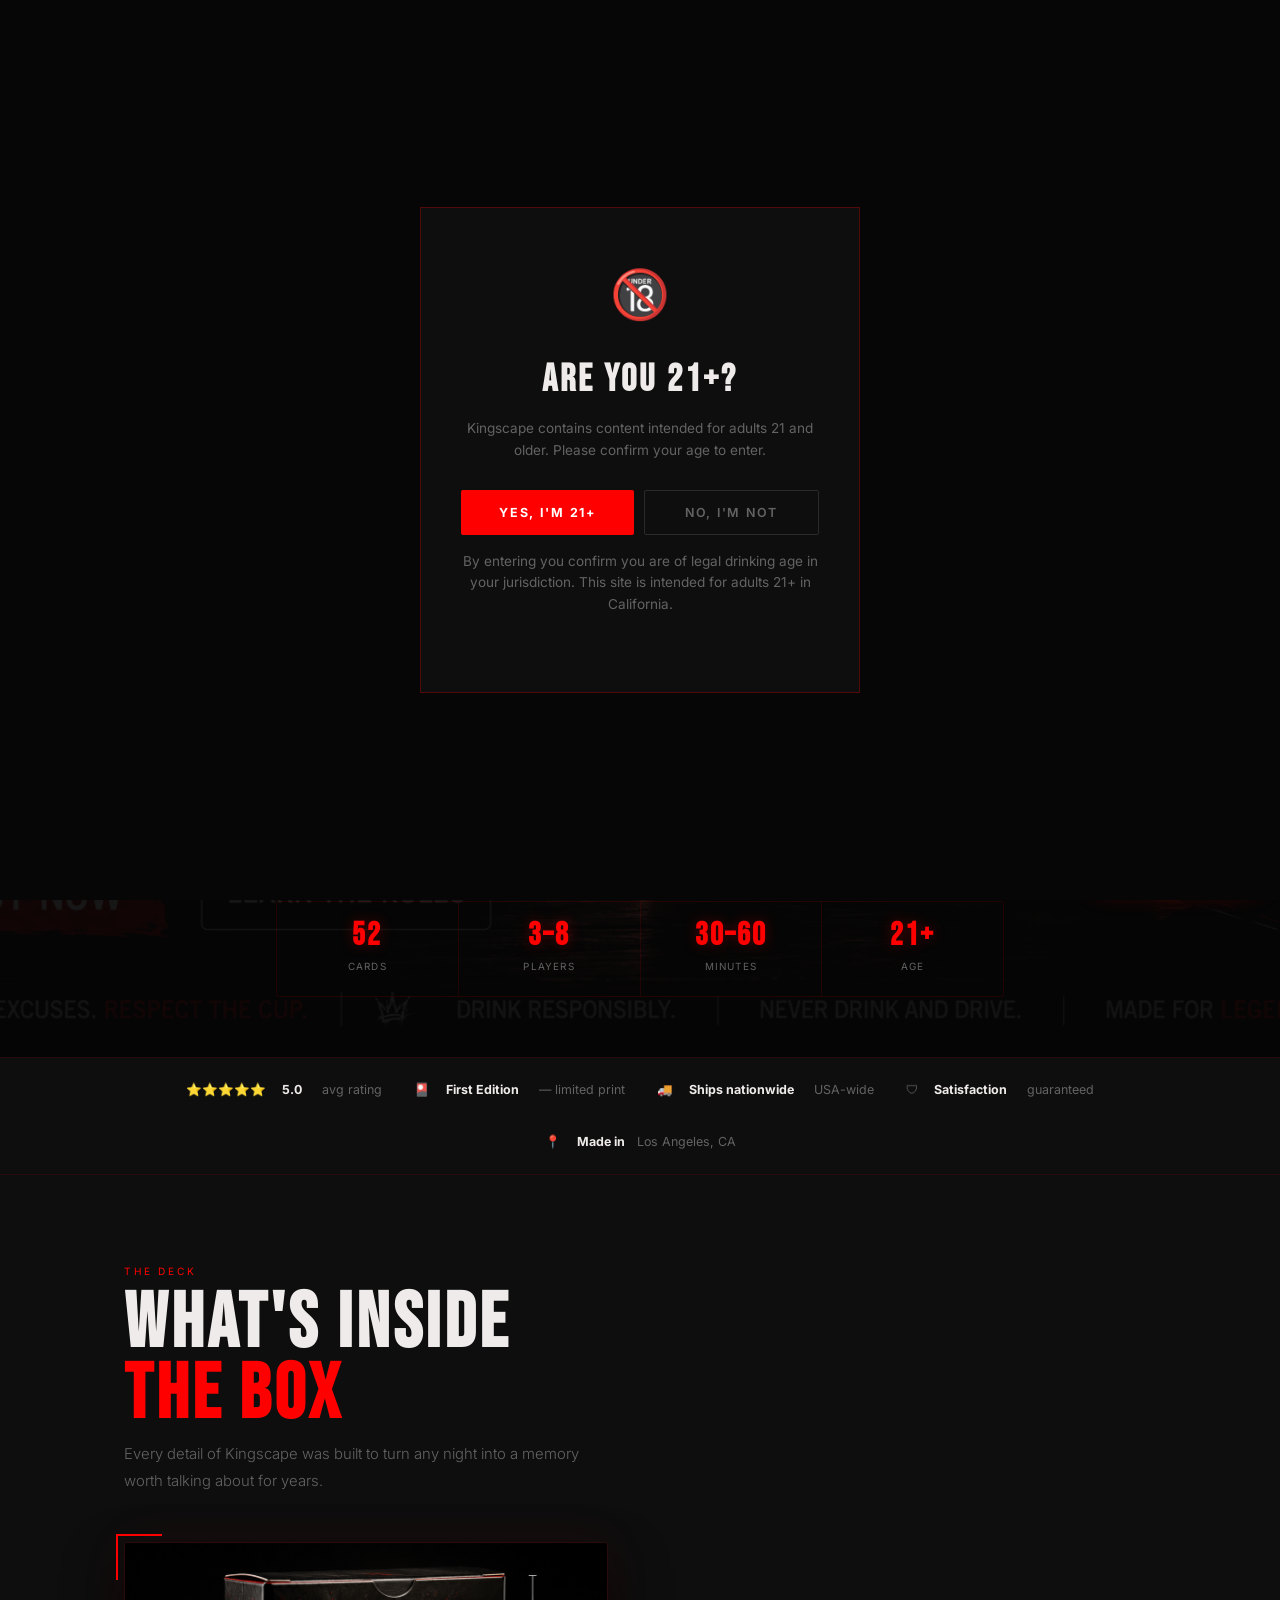
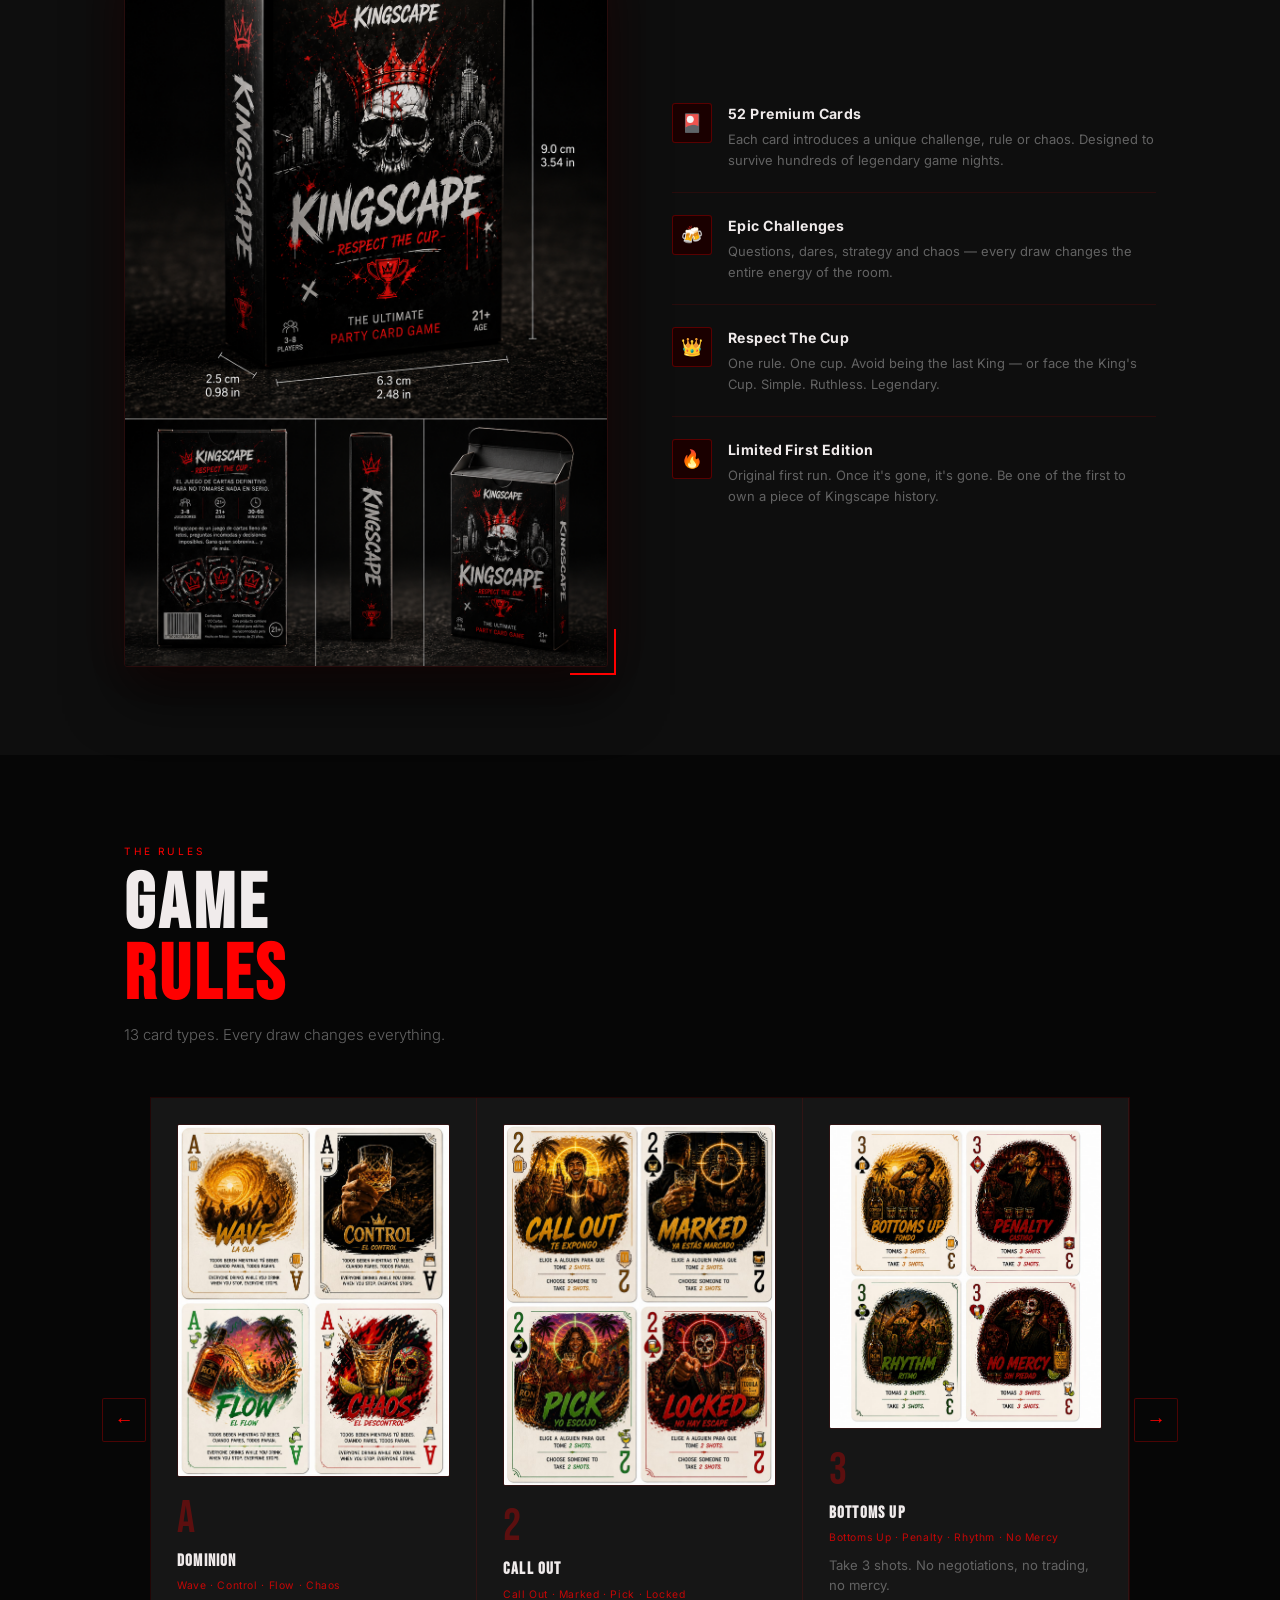
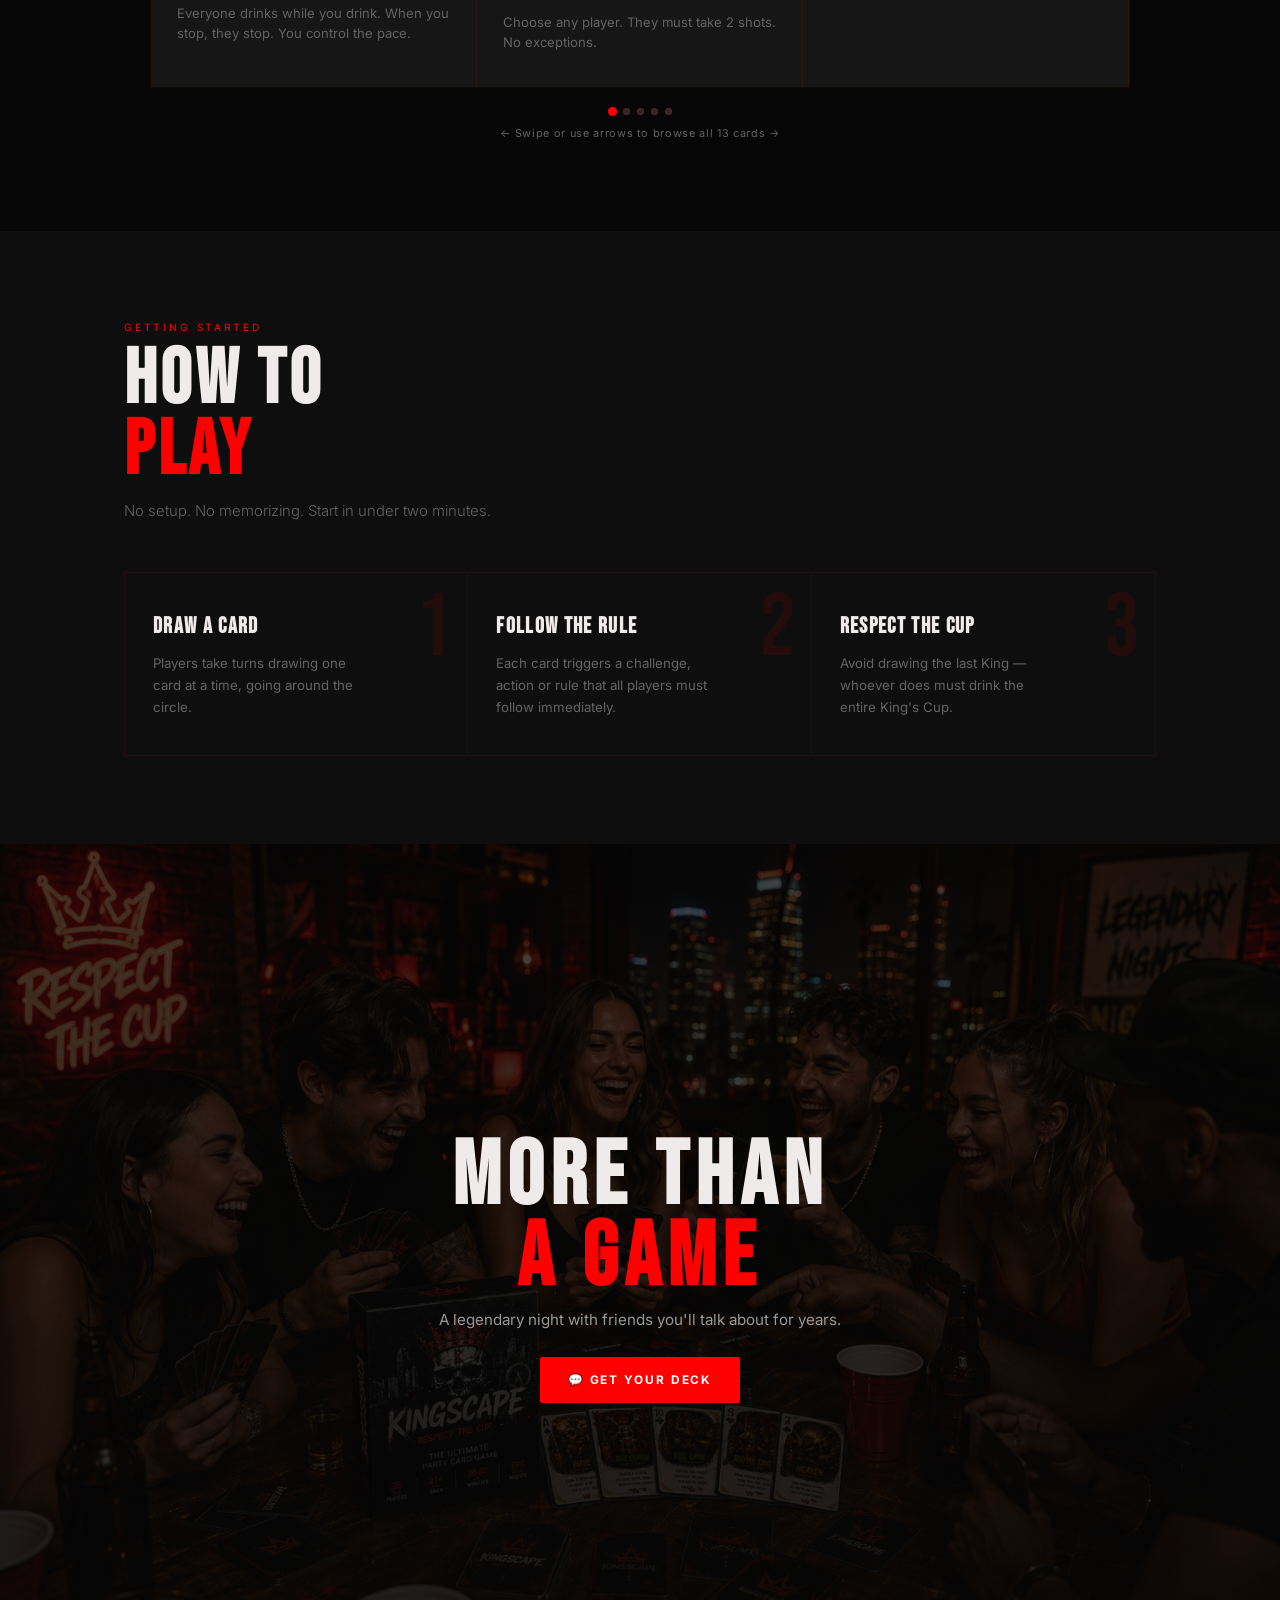
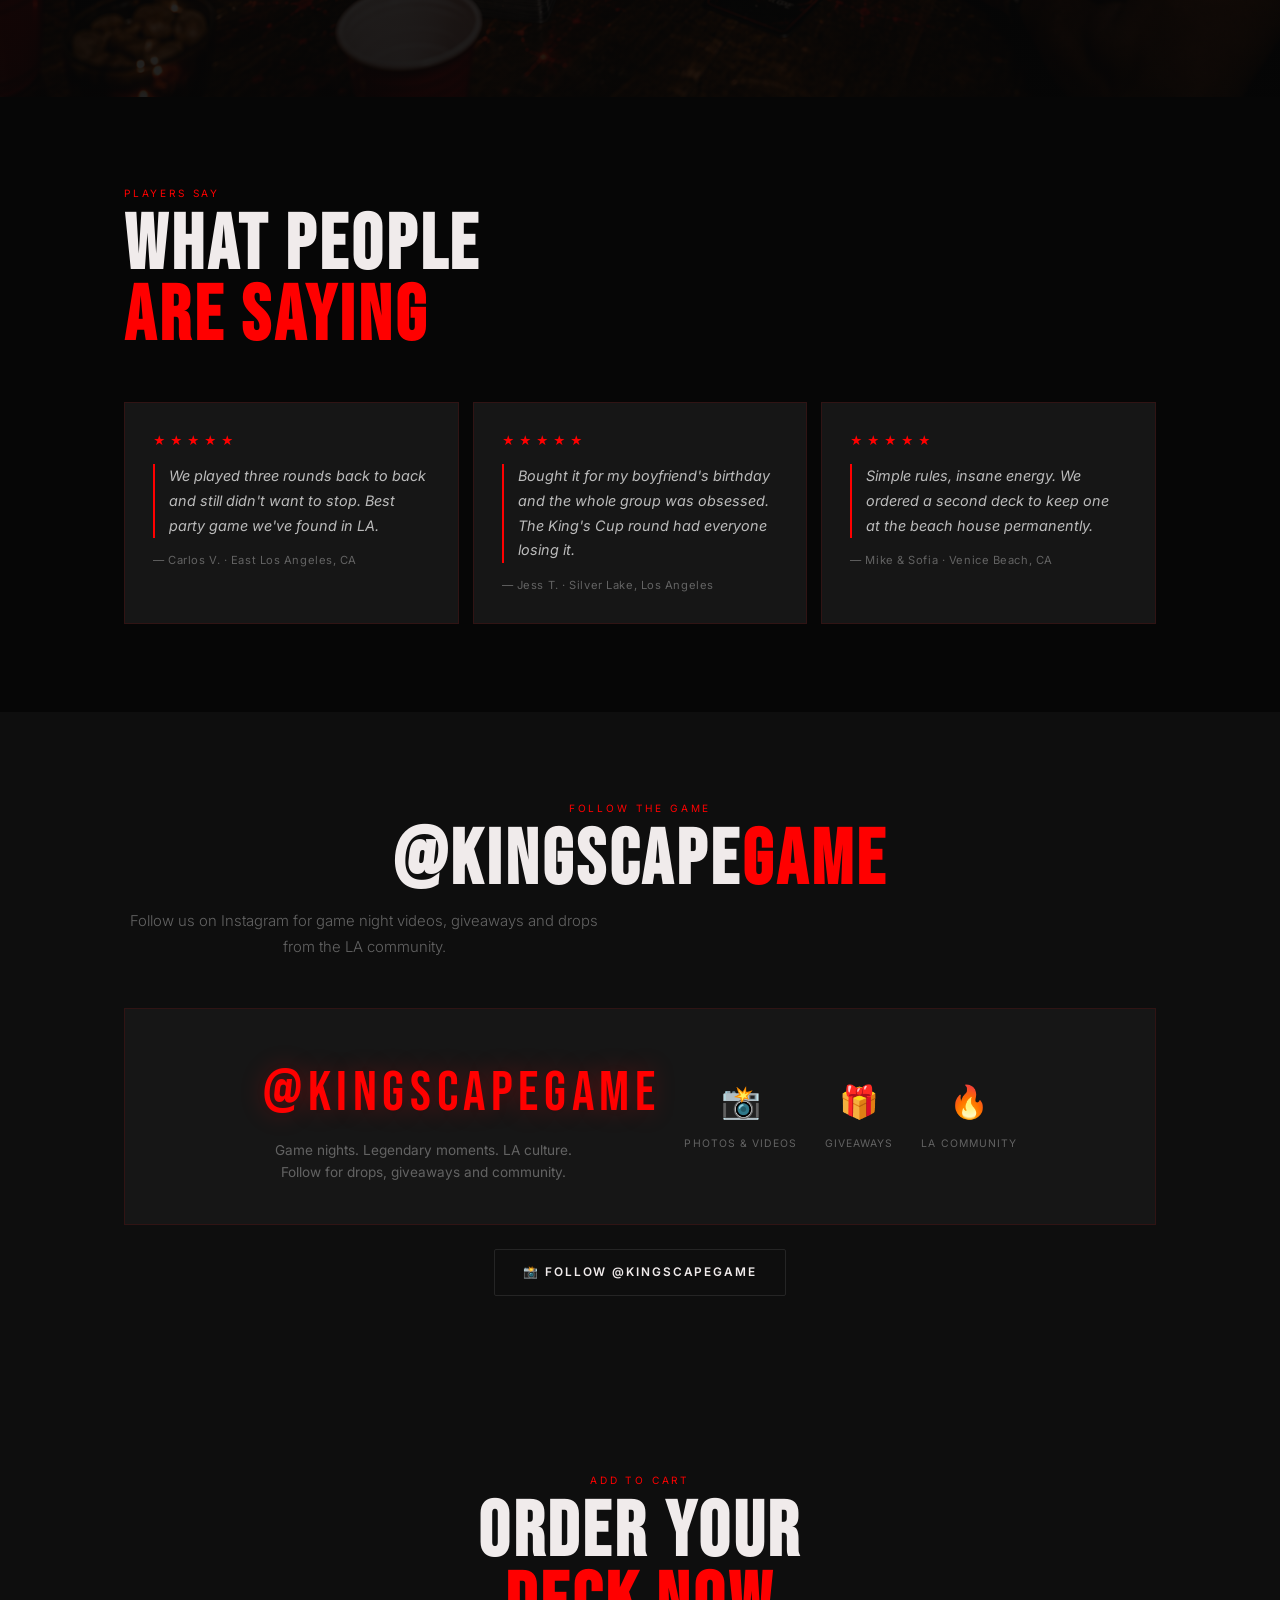
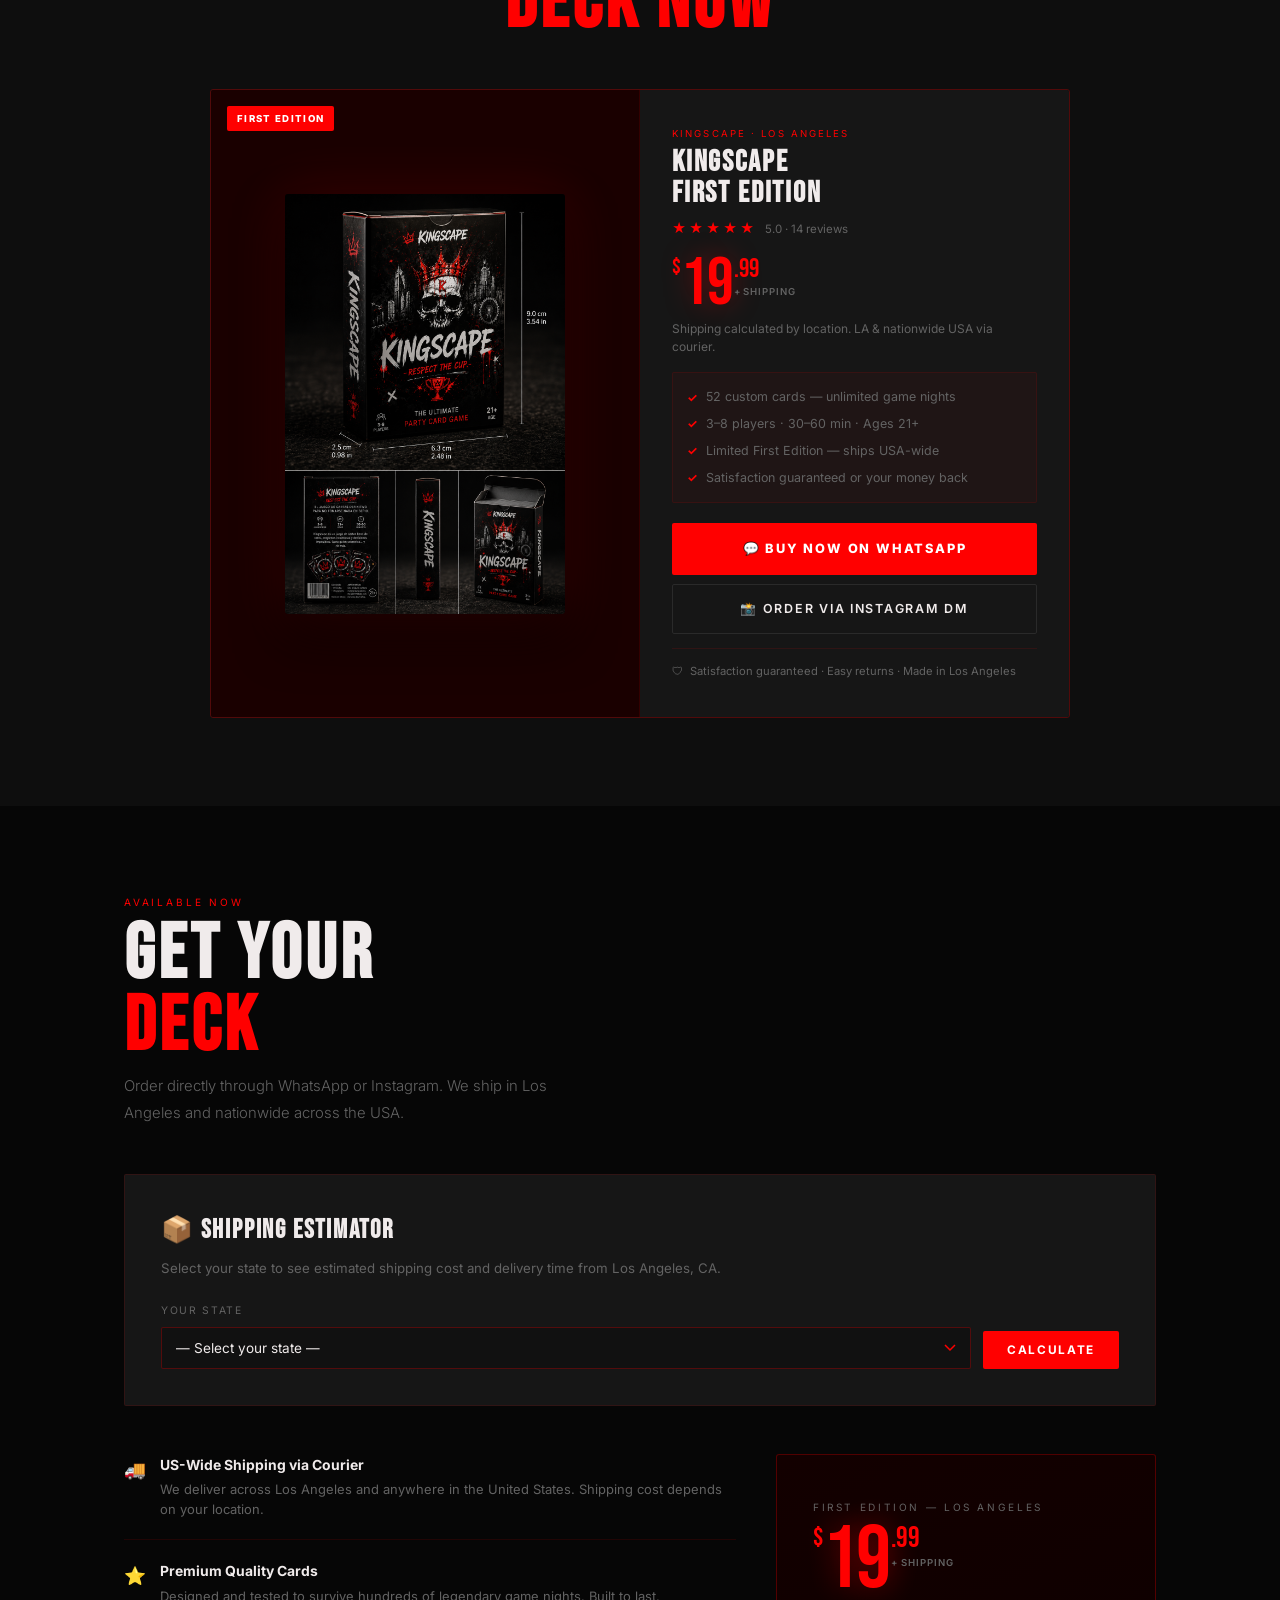
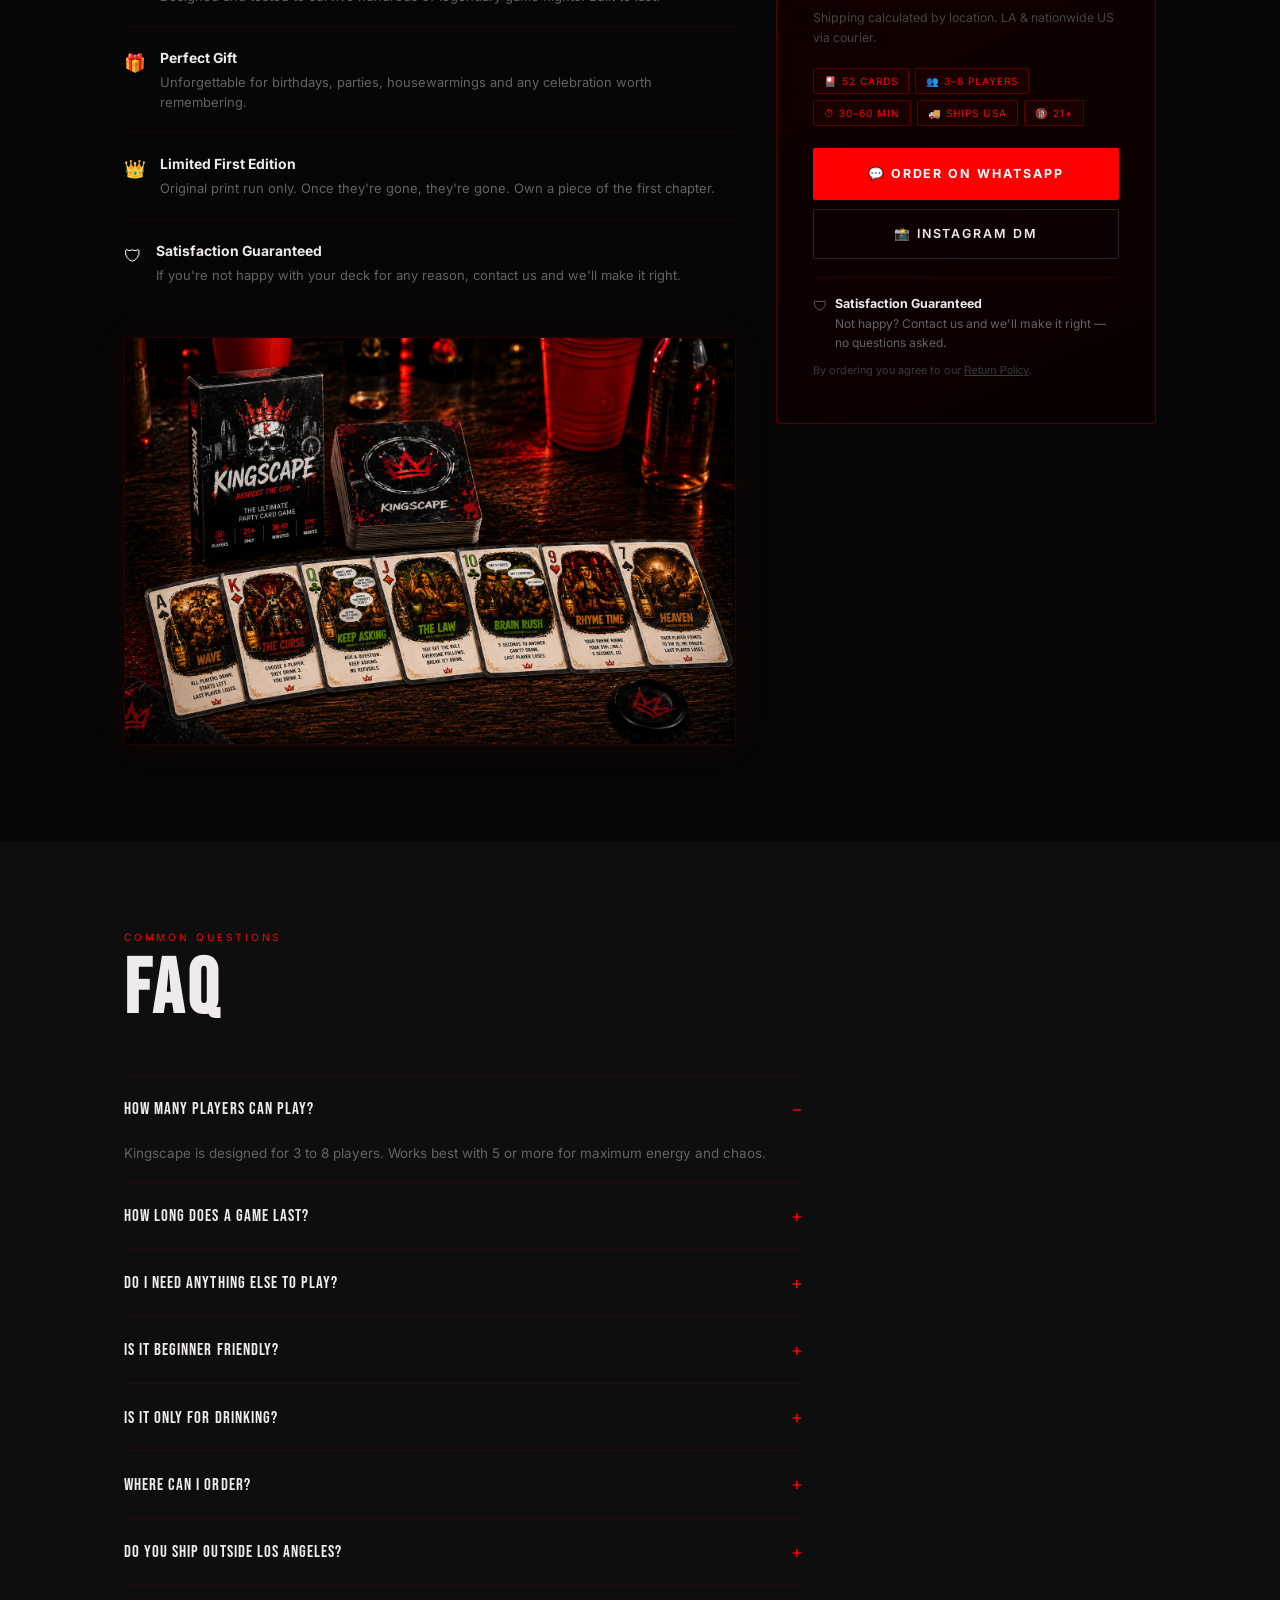
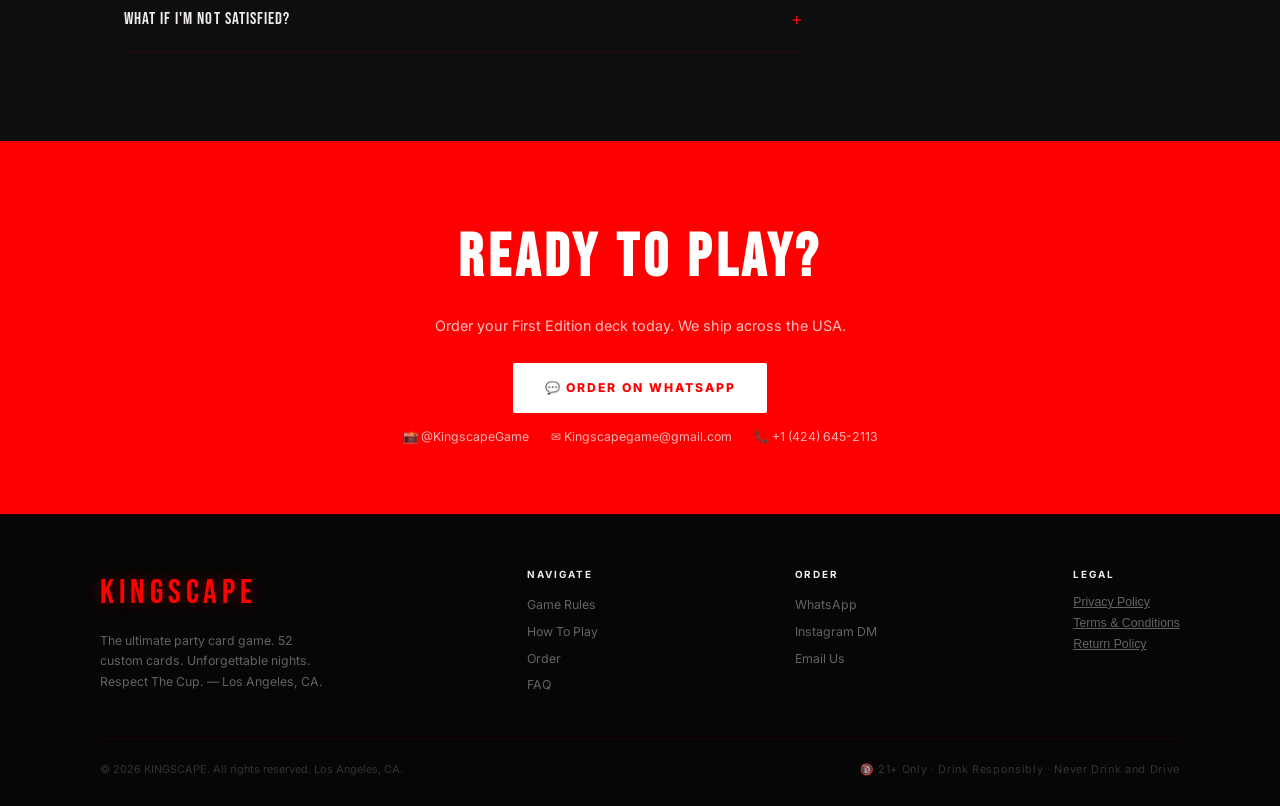
==== commit 6c73506e: "Index" ====
--- a/index.html
+++ b/index.html
@@ -1,17 +1,13 @@
 <!DOCTYPE html>
-<html lang="en">
+<html lang="en" id="html-root">
 <head>
   <meta charset="UTF-8" />
   <meta name="viewport" content="width=device-width, initial-scale=1.0" />
-
-  <!-- SEO -->
   <title>KINGSCAPE — The Ultimate Party Card Game | Los Angeles</title>
   <meta name="description" content="Kingscape is the ultimate party card game for unforgettable nights in Los Angeles. 52 custom cards, 3–8 players. Order now — First Edition, limited stock." />
   <meta name="keywords" content="party card game Los Angeles, drinking card game LA, Kings Cup game, Kingscape, party game LA, fun card game Los Angeles" />
   <meta name="author" content="Kingscape" />
   <link rel="canonical" href="https://pandoxofficial12-dev.github.io/KingscapeGame/" />
-
-  <!-- Open Graph / Social -->
   <meta property="og:type" content="website" />
   <meta property="og:url" content="https://pandoxofficial12-dev.github.io/KingscapeGame/" />
   <meta property="og:title" content="KINGSCAPE — The Ultimate Party Card Game | Los Angeles" />
@@ -21,300 +17,118 @@
   <meta property="og:image:height" content="630" />
   <meta property="og:locale" content="en_US" />
   <meta property="og:site_name" content="Kingscape" />
-
-  <!-- Twitter Card -->
   <meta name="twitter:card" content="summary_large_image" />
   <meta name="twitter:title" content="KINGSCAPE — The Ultimate Party Card Game" />
   <meta name="twitter:description" content="52 custom cards. Legendary challenges. Order now in Los Angeles." />
   <meta name="twitter:image" content="https://pandoxofficial12-dev.github.io/KingscapeGame/banner.png" />
-
   <meta name="theme-color" content="#FF0000" />
   <meta name="robots" content="index, follow" />
-
-  <!-- Favicon SVG inline -->
   <link rel="icon" href="data:image/svg+xml,<svg xmlns='http://www.w3.org/2000/svg' viewBox='0 0 32 32'><rect width='32' height='32' rx='4' fill='%23060606'/><text x='50%' y='54%' font-size='20' text-anchor='middle' dominant-baseline='middle' fill='%23FF0000' font-family='serif' font-weight='bold'>K</text></svg>" />
-
-  <!-- Schema.org JSON-LD -->
   <script type="application/ld+json">
-  {
-    "@context": "https://schema.org",
-    "@graph": [
-      {
-        "@type": "Product",
-        "name": "Kingscape — First Edition",
-        "description": "The ultimate party card game. 52 custom cards, 3–8 players, 30–60 minutes. Built for unforgettable nights.",
-        "image": "https://pandoxofficial12-dev.github.io/KingscapeGame/box.png",
-        "brand": { "@type": "Brand", "name": "Kingscape" },
-        "offers": {
-          "@type": "Offer",
-          "price": "25.00",
-          "priceCurrency": "USD",
-          "availability": "https://schema.org/LimitedAvailability",
-          "seller": { "@type": "Organization", "name": "Kingscape" }
-        },
-        "aggregateRating": {
-          "@type": "AggregateRating",
-          "ratingValue": "5.0",
-          "reviewCount": "12"
-        }
-      },
-      {
-        "@type": "LocalBusiness",
-        "name": "Kingscape",
-        "description": "Party card game brand based in Los Angeles, CA.",
-        "address": { "@type": "PostalAddress", "addressLocality": "Los Angeles", "addressRegion": "CA", "addressCountry": "US" },
-        "telephone": "+14246452113",
-        "email": "Kingscapegame@gmail.com",
-        "url": "https://pandoxofficial12-dev.github.io/KingscapeGame/",
-        "sameAs": ["https://instagram.com/KingscapeGame"]
-      }
-    ]
-  }
+  {"@context":"https://schema.org","@graph":[{"@type":"Product","name":"Kingscape — First Edition","description":"The ultimate party card game. 52 custom cards, 3–8 players, 30–60 minutes.","image":"https://pandoxofficial12-dev.github.io/KingscapeGame/box.png","brand":{"@type":"Brand","name":"Kingscape"},"offers":{"@type":"Offer","price":"19.99","priceCurrency":"USD","availability":"https://schema.org/LimitedAvailability","shippingDetails":{"@type":"OfferShippingDetails","shippingDestination":{"@type":"DefinedRegion","addressCountry":"US"}},"seller":{"@type":"Organization","name":"Kingscape"}},"aggregateRating":{"@type":"AggregateRating","ratingValue":"5.0","reviewCount":"14"}},{"@type":"LocalBusiness","name":"Kingscape","description":"Party card game brand based in Los Angeles, CA.","address":{"@type":"PostalAddress","addressLocality":"Los Angeles","addressRegion":"CA","addressCountry":"US"},"telephone":"+14246452113","email":"Kingscapegame@gmail.com","url":"https://pandoxofficial12-dev.github.io/KingscapeGame/","sameAs":["https://instagram.com/KingscapeGame"]}]}
   </script>
-
-  <!-- Google Analytics placeholder — replace UA-XXXXXXXX with your ID -->
+  <!-- Google Analytics — replace G-XXXXXXXXXX with your ID when ready -->
   <!-- <script async src="https://www.googletagmanager.com/gtag/js?id=G-XXXXXXXXXX"></script> -->
-
-  <!-- Fonts -->
   <link rel="preconnect" href="https://fonts.googleapis.com" />
   <link rel="preconnect" href="https://fonts.gstatic.com" crossorigin />
-  <link rel="preload" as="style" href="https://fonts.googleapis.com/css2?family=Bebas+Neue&family=Inter:ital,wght@0,300;0,400;0,500;0,600;0,700;1,400&display=swap" />
   <link href="https://fonts.googleapis.com/css2?family=Bebas+Neue&family=Inter:ital,wght@0,300;0,400;0,500;0,600;0,700;1,400&display=swap" rel="stylesheet" />
 
   <style>
-    /* ══════════════════════════════════════
-       TOKENS
-    ══════════════════════════════════════ */
     :root {
-      --ink:        #060606;
-      --surface:    #0e0e0e;
-      --raised:     #161616;
-      --card-bg:    #1a0000;
-      --red:        #FF0000;
-      --red2:       #CC0000;
-      --red-glow:   rgba(255,0,0,0.22);
-      --red-faint:  rgba(255,0,0,0.06);
-      --ash:        #F0EBEB;
-      --muted:      #636363;
-      --line:       rgba(255,0,0,0.11);
-      --line-hi:    rgba(255,0,0,0.28);
-      --ff-d:       'Bebas Neue', sans-serif;
-      --ff-b:       'Inter', sans-serif;
-      --ease:       cubic-bezier(.4,0,.2,1);
+      --ink:#060606; --surface:#0e0e0e; --raised:#161616; --card-bg:#1a0000;
+      --red:#FF0000; --red2:#CC0000; --red-faint:rgba(255,0,0,0.06);
+      --ash:#F0EBEB; --muted:#636363;
+      --line:rgba(255,0,0,0.11); --line-hi:rgba(255,0,0,0.28);
+      --ff-d:'Bebas Neue',sans-serif; --ff-b:'Inter',sans-serif;
+      --ease:cubic-bezier(.4,0,.2,1);
     }
-
-    *, *::before, *::after { box-sizing: border-box; margin: 0; padding: 0; }
-    html { scroll-behavior: smooth; }
-    body {
-      background: var(--ink);
-      color: var(--ash);
-      font-family: var(--ff-b);
-      line-height: 1.6;
-      overflow-x: hidden;
-    }
-
-    /* noise grain texture over everything */
-    body::after {
-      content: '';
-      position: fixed; inset: 0; z-index: 999;
-      pointer-events: none;
-      background-image: url("data:image/svg+xml,%3Csvg viewBox='0 0 256 256' xmlns='http://www.w3.org/2000/svg'%3E%3Cfilter id='n'%3E%3CfeTurbulence type='fractalNoise' baseFrequency='0.9' numOctaves='4' stitchTiles='stitch'/%3E%3C/filter%3E%3Crect width='100%25' height='100%25' filter='url(%23n)' opacity='1'/%3E%3C/svg%3E");
-      opacity: 0.028;
-      mix-blend-mode: overlay;
-    }
-
-    /* ══════════════════════════════════════
-       PRELOADER
-    ══════════════════════════════════════ */
-    #preloader {
-      position: fixed; inset: 0; z-index: 10000;
-      background: var(--ink);
-      display: flex; align-items: center; justify-content: center;
-      transition: opacity 0.5s var(--ease), visibility 0.5s;
-    }
-    #preloader.done { opacity: 0; visibility: hidden; }
-    .pre-logo {
-      font-family: var(--ff-d);
-      font-size: 3.5rem; letter-spacing: 0.18em;
-      color: var(--red);
-      text-shadow: 0 0 40px rgba(255,0,0,0.6);
-      animation: preGlow 0.8s ease-in-out infinite alternate;
-    }
-    @keyframes preGlow { from{opacity:0.4;} to{opacity:1;} }
-
-    /* ══════════════════════════════════════
-       AGE GATE
-    ══════════════════════════════════════ */
-    #age-gate {
-      position: fixed; inset: 0; z-index: 9000;
-      background: var(--ink);
-      display: flex; align-items: center; justify-content: center;
-      padding: 24px;
-      transition: opacity 0.4s var(--ease), visibility 0.4s;
-    }
-    #age-gate.gone { opacity: 0; visibility: hidden; pointer-events: none; }
-    .age-box {
-      max-width: 440px; width: 100%;
-      border: 1px solid var(--line-hi);
-      padding: 48px 40px; text-align: center;
-      background: var(--surface);
-    }
-    .age-box .age-icon { font-size: 3rem; margin-bottom: 16px; }
-    .age-box h2 {
-      font-family: var(--ff-d); font-size: 2.4rem; letter-spacing: 0.08em;
-      color: var(--ash); margin-bottom: 8px;
-    }
-    .age-box p { font-size: 0.85rem; color: var(--muted); margin-bottom: 28px; line-height: 1.6; }
-    .age-btns { display: flex; gap: 10px; }
-    .age-yes {
-      flex: 1; background: var(--red); color: #fff;
-      font-family: var(--ff-b); font-size: 0.78rem; font-weight: 700;
-      letter-spacing: 0.14em; text-transform: uppercase;
-      padding: 14px; border: none; cursor: pointer; border-radius: 2px;
-      transition: background .18s, transform .15s;
-    }
-    .age-yes:hover { background: #e50000; transform: translateY(-1px); }
-    .age-no {
-      flex: 1; background: transparent; color: var(--muted);
-      font-family: var(--ff-b); font-size: 0.78rem; font-weight: 600;
-      letter-spacing: 0.14em; text-transform: uppercase;
-      padding: 14px; border: 1px solid #2a2a2a; cursor: pointer; border-radius: 2px;
-      transition: border-color .18s, color .18s;
-    }
-    .age-no:hover { border-color: var(--muted); color: var(--ash); }
-    .age-legal { font-size: 0.68rem; color: #3a3a3a; margin-top: 16px; line-height: 1.5; }
-
-    /* ══════════════════════════════════════
-       UTILITY
-    ══════════════════════════════════════ */
-    .container { max-width: 1080px; margin: 0 auto; padding: 0 24px; }
-    .label { font-size: 0.63rem; letter-spacing: 0.28em; text-transform: uppercase; color: var(--red); margin-bottom: 10px; display: block; }
-    .display { font-family: var(--ff-d); font-size: clamp(2.6rem, 6.5vw, 4.8rem); letter-spacing: 0.05em; line-height: 0.93; color: var(--ash); }
-    .display em { color: var(--red); font-style: normal; }
-    .lead { font-size: 0.93rem; color: var(--muted); line-height: 1.78; max-width: 480px; font-weight: 300; }
-
-    .btn-red {
-      display: inline-flex; align-items: center; justify-content: center; gap: 7px;
-      background: var(--red); color: #fff;
-      font-family: var(--ff-b); font-size: 0.74rem; font-weight: 700;
-      letter-spacing: 0.16em; text-transform: uppercase; text-decoration: none;
-      padding: 14px 28px; border-radius: 2px; border: none; cursor: pointer;
-      transition: background .18s, box-shadow .18s, transform .15s;
-    }
-    .btn-red:hover { background: #e50000; box-shadow: 0 6px 28px rgba(255,0,0,0.42); transform: translateY(-2px); }
-    .btn-ghost {
-      display: inline-flex; align-items: center; justify-content: center; gap: 7px;
-      background: transparent; color: var(--ash);
-      font-family: var(--ff-b); font-size: 0.74rem; font-weight: 600;
-      letter-spacing: 0.16em; text-transform: uppercase; text-decoration: none;
-      padding: 13px 28px; border-radius: 2px; border: 1px solid #252525;
-      transition: border-color .18s, color .18s, transform .15s;
-    }
-    .btn-ghost:hover { border-color: var(--red); color: var(--red); transform: translateY(-2px); }
-
-    /* ══════════════════════════════════════
-       REVEAL ANIMATION
-    ══════════════════════════════════════ */
-    .reveal { opacity: 0; transform: translateY(24px); transition: opacity 0.65s var(--ease), transform 0.65s var(--ease); }
-    .reveal.visible { opacity: 1; transform: none; }
-    .reveal-left  { opacity: 0; transform: translateX(-24px); transition: opacity 0.65s var(--ease), transform 0.65s var(--ease); }
-    .reveal-right { opacity: 0; transform: translateX(24px);  transition: opacity 0.65s var(--ease), transform 0.65s var(--ease); }
-    .reveal-left.visible, .reveal-right.visible { opacity: 1; transform: none; }
-
-    /* ══════════════════════════════════════
-       STICKY BAR
-    ══════════════════════════════════════ */
-    #sticky-bar {
-      position: fixed; top: 0; left: 0; right: 0; z-index: 500;
-      background: var(--red); padding: 10px 20px;
-      display: flex; align-items: center; justify-content: space-between; gap: 12px; flex-wrap: wrap;
-      transform: translateY(-100%); transition: transform 0.35s var(--ease);
-    }
-    #sticky-bar.show { transform: translateY(0); }
-    #sticky-bar p { font-size: 0.72rem; font-weight: 700; letter-spacing: 0.1em; text-transform: uppercase; color: #fff; }
-    #sticky-bar a { background: #fff; color: var(--red); font-size: 0.68rem; font-weight: 800; letter-spacing: 0.14em; text-transform: uppercase; text-decoration: none; padding: 7px 16px; border-radius: 2px; white-space: nowrap; transition: background .15s; }
-    #sticky-bar a:hover { background: #f0f0f0; }
-
-    /* ══════════════════════════════════════
-       NAV
-    ══════════════════════════════════════ */
-    #nav {
-      position: fixed; left: 0; right: 0; z-index: 400;
-      display: flex; align-items: center; justify-content: space-between;
-      padding: 0 40px; height: 60px;
-      background: rgba(6,6,6,0.93); backdrop-filter: blur(20px);
-      border-bottom: 1px solid var(--line);
-      transition: top 0.35s var(--ease);
-      top: 0;
-    }
-    #nav.pushed { top: 44px; }
-    .nav-logo { font-family: var(--ff-d); font-size: 1.65rem; letter-spacing: 0.14em; color: var(--red); text-decoration: none; text-shadow: 0 0 16px rgba(255,0,0,0.4); }
-    .nav-links { display: flex; gap: 26px; list-style: none; }
-    .nav-links a { font-size: 0.7rem; letter-spacing: 0.12em; text-transform: uppercase; color: var(--muted); text-decoration: none; transition: color .18s; }
-    .nav-links a:hover { color: var(--ash); }
-
-    /* hamburger */
-    .nav-hamburger { display: none; flex-direction: column; gap: 5px; cursor: pointer; padding: 4px; background: none; border: none; }
-    .nav-hamburger span { display: block; width: 22px; height: 2px; background: var(--ash); border-radius: 1px; transition: transform .25s, opacity .25s; }
-    .nav-hamburger.open span:nth-child(1) { transform: translateY(7px) rotate(45deg); }
-    .nav-hamburger.open span:nth-child(2) { opacity: 0; }
-    .nav-hamburger.open span:nth-child(3) { transform: translateY(-7px) rotate(-45deg); }
-
-    /* mobile drawer */
-    #mobile-menu {
-      position: fixed; inset: 0; z-index: 350;
-      background: var(--ink);
-      display: flex; flex-direction: column; align-items: center; justify-content: center; gap: 28px;
-      opacity: 0; visibility: hidden;
-      transition: opacity 0.3s var(--ease), visibility 0.3s;
-    }
-    #mobile-menu.open { opacity: 1; visibility: visible; }
-    #mobile-menu a { font-family: var(--ff-d); font-size: 2.6rem; letter-spacing: 0.1em; color: var(--ash); text-decoration: none; transition: color .18s; }
-    #mobile-menu a:hover { color: var(--red); }
-    #mobile-menu .mm-cta { background: var(--red); color: #fff; font-family: var(--ff-b); font-size: 0.8rem; font-weight: 700; letter-spacing: 0.16em; text-transform: uppercase; padding: 14px 32px; border-radius: 2px; margin-top: 8px; }
-
-    @media(max-width: 768px) {
-      #nav { padding: 0 20px; }
-      .nav-links { display: none; }
-      #nav .btn-red { display: none; }
-      .nav-hamburger { display: flex; }
-    }
-
-    /* ══════════════════════════════════════
-       TICKER
-    ══════════════════════════════════════ */
-    .ticker { background: var(--red); padding: 8px 0; overflow: hidden; white-space: nowrap; }
-    .ticker-inner { display: inline-flex; animation: ticker 32s linear infinite; }
-    .ticker-inner span { font-size: 0.63rem; font-weight: 700; letter-spacing: 0.22em; text-transform: uppercase; color: #fff; padding: 0 24px; }
-    .ticker-inner span::after { content: '·'; margin-left: 24px; opacity: 0.4; }
-    @keyframes ticker { 0%{transform:translateX(0)} 100%{transform:translateX(-50%)} }
-
-    /* ══════════════════════════════════════
-       HERO
-    ══════════════════════════════════════ */
-    .hero {
-      min-height: 100vh; padding: 100px 24px 72px;
-      display: flex; flex-direction: column; align-items: center; justify-content: center;
-      text-align: center; position: relative; overflow: hidden;
-    }
-    .hero-orb {
-      position: absolute; width: 720px; height: 720px; border-radius: 50%;
-      background: radial-gradient(circle, rgba(255,0,0,0.13) 0%, transparent 68%);
-      top: 50%; left: 50%; transform: translate(-50%,-50%);
-      animation: orb 5s ease-in-out infinite; pointer-events: none;
-    }
-    @keyframes orb { 0%,100%{transform:translate(-50%,-50%) scale(1);opacity:.8} 50%{transform:translate(-50%,-50%) scale(1.1);opacity:1} }
-
-    .hero-deck { position: absolute; inset: 0; pointer-events: none; z-index: 0; }
-    .fc {
-      position: absolute; width: 50px; height: 72px; border-radius: 5px;
-      background: linear-gradient(155deg,#1e0000,#0d0000);
-      border: 1px solid var(--line-hi);
-      display: flex; align-items: center; justify-content: center;
-      font-family: var(--ff-d); font-size: 1.35rem; color: var(--red);
-      box-shadow: 0 0 12px rgba(255,0,0,0.08), 0 8px 22px rgba(0,0,0,0.75);
-      animation: fcDrift ease-in-out infinite; opacity: 0;
-    }
+    *,*::before,*::after{box-sizing:border-box;margin:0;padding:0;}
+    html{scroll-behavior:smooth;}
+    body{background:var(--ink);color:var(--ash);font-family:var(--ff-b);line-height:1.6;overflow-x:hidden;}
+    body::after{content:'';position:fixed;inset:0;z-index:999;pointer-events:none;
+      background-image:url("data:image/svg+xml,%3Csvg viewBox='0 0 256 256' xmlns='http://www.w3.org/2000/svg'%3E%3Cfilter id='n'%3E%3CfeTurbulence type='fractalNoise' baseFrequency='0.9' numOctaves='4' stitchTiles='stitch'/%3E%3C/filter%3E%3Crect width='100%25' height='100%25' filter='url(%23n)' opacity='1'/%3E%3C/svg%3E");
+      opacity:.025;mix-blend-mode:overlay;}
+
+    /* ── PRELOADER ── */
+    #preloader{position:fixed;inset:0;z-index:10000;background:var(--ink);display:flex;align-items:center;justify-content:center;transition:opacity .5s var(--ease),visibility .5s;}
+    #preloader.done{opacity:0;visibility:hidden;}
+    .pre-logo{font-family:var(--ff-d);font-size:3.5rem;letter-spacing:.18em;color:var(--red);text-shadow:0 0 40px rgba(255,0,0,.6);animation:preGlow .8s ease-in-out infinite alternate;}
+    @keyframes preGlow{from{opacity:.4}to{opacity:1}}
+
+    /* ── AGE GATE ── */
+    #age-gate{position:fixed;inset:0;z-index:9000;background:var(--ink);display:flex;align-items:center;justify-content:center;padding:24px;transition:opacity .4s var(--ease),visibility .4s;}
+    #age-gate.gone{opacity:0;visibility:hidden;pointer-events:none;}
+    .age-box{max-width:440px;width:100%;border:1px solid var(--line-hi);padding:48px 40px;text-align:center;background:var(--surface);}
+    .age-box .age-icon{font-size:3rem;margin-bottom:16px;}
+    .age-box h2{font-family:var(--ff-d);font-size:2.4rem;letter-spacing:.08em;color:var(--ash);margin-bottom:8px;}
+    .age-box p{font-size:.85rem;color:var(--muted);margin-bottom:28px;line-height:1.6;}
+    .age-btns{display:flex;gap:10px;}
+    .age-yes{flex:1;background:var(--red);color:#fff;font-family:var(--ff-b);font-size:.78rem;font-weight:700;letter-spacing:.14em;text-transform:uppercase;padding:14px;border:none;cursor:pointer;border-radius:2px;transition:background .18s,transform .15s;}
+    .age-yes:hover{background:#e50000;transform:translateY(-1px);}
+    .age-no{flex:1;background:transparent;color:var(--muted);font-family:var(--ff-b);font-size:.78rem;font-weight:600;letter-spacing:.14em;text-transform:uppercase;padding:14px;border:1px solid #2a2a2a;cursor:pointer;border-radius:2px;transition:border-color .18s,color .18s;}
+    .age-no:hover{border-color:var(--muted);color:var(--ash);}
+    .age-legal{font-size:.68rem;color:#3a3a3a;margin-top:16px;line-height:1.5;}
+
+    /* ── UTILITY ── */
+    .container{max-width:1080px;margin:0 auto;padding:0 24px;}
+    .label{font-size:.63rem;letter-spacing:.28em;text-transform:uppercase;color:var(--red);margin-bottom:10px;display:block;}
+    .display{font-family:var(--ff-d);font-size:clamp(2.6rem,6.5vw,4.8rem);letter-spacing:.05em;line-height:.93;color:var(--ash);}
+    .display em{color:var(--red);font-style:normal;}
+    .lead{font-size:.93rem;color:var(--muted);line-height:1.78;max-width:480px;font-weight:300;}
+    .btn-red{display:inline-flex;align-items:center;justify-content:center;gap:7px;background:var(--red);color:#fff;font-family:var(--ff-b);font-size:.74rem;font-weight:700;letter-spacing:.16em;text-transform:uppercase;text-decoration:none;padding:14px 28px;border-radius:2px;border:none;cursor:pointer;transition:background .18s,box-shadow .18s,transform .15s;}
+    .btn-red:hover{background:#e50000;box-shadow:0 6px 28px rgba(255,0,0,.42);transform:translateY(-2px);}
+    .btn-ghost{display:inline-flex;align-items:center;justify-content:center;gap:7px;background:transparent;color:var(--ash);font-family:var(--ff-b);font-size:.74rem;font-weight:600;letter-spacing:.16em;text-transform:uppercase;text-decoration:none;padding:13px 28px;border-radius:2px;border:1px solid #252525;transition:border-color .18s,color .18s,transform .15s;}
+    .btn-ghost:hover{border-color:var(--red);color:var(--red);transform:translateY(-2px);}
+
+    /* ── REVEAL ── */
+    .reveal{opacity:0;transform:translateY(24px);transition:opacity .65s var(--ease),transform .65s var(--ease);}
+    .reveal.visible{opacity:1;transform:none;}
+    .reveal-left{opacity:0;transform:translateX(-24px);transition:opacity .65s var(--ease),transform .65s var(--ease);}
+    .reveal-right{opacity:0;transform:translateX(24px);transition:opacity .65s var(--ease),transform .65s var(--ease);}
+    .reveal-left.visible,.reveal-right.visible{opacity:1;transform:none;}
+
+    /* ── STICKY BAR ── */
+    #sticky-bar{position:fixed;top:0;left:0;right:0;z-index:500;background:var(--red);padding:10px 20px;display:flex;align-items:center;justify-content:space-between;gap:12px;flex-wrap:wrap;transform:translateY(-100%);transition:transform .35s var(--ease);}
+    #sticky-bar.show{transform:translateY(0);}
+    #sticky-bar p{font-size:.72rem;font-weight:700;letter-spacing:.1em;text-transform:uppercase;color:#fff;}
+    #sticky-bar a{background:#fff;color:var(--red);font-size:.68rem;font-weight:800;letter-spacing:.14em;text-transform:uppercase;text-decoration:none;padding:7px 16px;border-radius:2px;white-space:nowrap;transition:background .15s;}
+    #sticky-bar a:hover{background:#f0f0f0;}
+
+    /* ── NAV ── */
+    #nav{position:fixed;left:0;right:0;z-index:400;display:flex;align-items:center;justify-content:space-between;padding:0 40px;height:60px;background:rgba(6,6,6,.93);backdrop-filter:blur(20px);border-bottom:1px solid var(--line);transition:top .35s var(--ease);top:0;}
+    #nav.pushed{top:44px;}
+    .nav-logo{font-family:var(--ff-d);font-size:1.65rem;letter-spacing:.14em;color:var(--red);text-decoration:none;text-shadow:0 0 16px rgba(255,0,0,.4);}
+    .nav-links{display:flex;gap:22px;list-style:none;align-items:center;}
+    .nav-links a{font-size:.7rem;letter-spacing:.12em;text-transform:uppercase;color:var(--muted);text-decoration:none;transition:color .18s;}
+    .nav-links a:hover{color:var(--ash);}
+    /* Language toggle */
+    .lang-btn{background:transparent;border:1px solid var(--line-hi);color:var(--red);font-family:var(--ff-b);font-size:.65rem;font-weight:700;letter-spacing:.12em;text-transform:uppercase;padding:5px 10px;border-radius:2px;cursor:pointer;transition:background .18s,color .18s;}
+    .lang-btn:hover{background:var(--red);color:#fff;}
+    .nav-hamburger{display:none;flex-direction:column;gap:5px;cursor:pointer;padding:4px;background:none;border:none;}
+    .nav-hamburger span{display:block;width:22px;height:2px;background:var(--ash);border-radius:1px;transition:transform .25s,opacity .25s;}
+    .nav-hamburger.open span:nth-child(1){transform:translateY(7px) rotate(45deg);}
+    .nav-hamburger.open span:nth-child(2){opacity:0;}
+    .nav-hamburger.open span:nth-child(3){transform:translateY(-7px) rotate(-45deg);}
+    #mobile-menu{position:fixed;inset:0;z-index:350;background:var(--ink);display:flex;flex-direction:column;align-items:center;justify-content:center;gap:28px;opacity:0;visibility:hidden;transition:opacity .3s var(--ease),visibility .3s;}
+    #mobile-menu.open{opacity:1;visibility:visible;}
+    #mobile-menu a{font-family:var(--ff-d);font-size:2.6rem;letter-spacing:.1em;color:var(--ash);text-decoration:none;transition:color .18s;}
+    #mobile-menu a:hover{color:var(--red);}
+    #mobile-menu .mm-cta{background:var(--red);color:#fff;font-family:var(--ff-b);font-size:.8rem;font-weight:700;letter-spacing:.16em;text-transform:uppercase;padding:14px 32px;border-radius:2px;margin-top:8px;}
+    @media(max-width:768px){#nav{padding:0 20px;}.nav-links{display:none;}#nav .btn-red{display:none;}.nav-hamburger{display:flex;}}
+
+    /* ── TICKER ── */
+    .ticker{background:var(--red);padding:8px 0;overflow:hidden;white-space:nowrap;}
+    .ticker-inner{display:inline-flex;animation:ticker 32s linear infinite;}
+    .ticker-inner span{font-size:.63rem;font-weight:700;letter-spacing:.22em;text-transform:uppercase;color:#fff;padding:0 24px;}
+    .ticker-inner span::after{content:'·';margin-left:24px;opacity:.4;}
+    @keyframes ticker{0%{transform:translateX(0)}100%{transform:translateX(-50%)}}
+
+    /* ── HERO ── */
+    .hero{min-height:100vh;padding:80px 24px 60px;display:flex;flex-direction:column;align-items:center;justify-content:center;text-align:center;position:relative;overflow:hidden;}
+    .hero-orb{position:absolute;width:720px;height:720px;border-radius:50%;background:radial-gradient(circle,rgba(255,0,0,.13) 0%,transparent 68%);top:50%;left:50%;transform:translate(-50%,-50%);animation:orb 5s ease-in-out infinite;pointer-events:none;}
+    @keyframes orb{0%,100%{transform:translate(-50%,-50%) scale(1);opacity:.8}50%{transform:translate(-50%,-50%) scale(1.1);opacity:1}}
+    .hero-deck{position:absolute;inset:0;pointer-events:none;z-index:0;}
+    .fc{position:absolute;width:50px;height:72px;border-radius:5px;background:linear-gradient(155deg,#1e0000,#0d0000);border:1px solid var(--line-hi);display:flex;align-items:center;justify-content:center;font-family:var(--ff-d);font-size:1.35rem;color:var(--red);box-shadow:0 0 12px rgba(255,0,0,.08),0 8px 22px rgba(0,0,0,.75);animation:fcDrift ease-in-out infinite;opacity:0;}
     .fc:nth-child(1){left:6%;top:19%;animation-duration:13s;animation-delay:.4s;}
     .fc:nth-child(2){left:13%;top:68%;animation-duration:17s;animation-delay:-.6s;}
     .fc:nth-child(3){left:80%;top:15%;animation-duration:15s;animation-delay:-2.5s;}
@@ -323,843 +137,977 @@
     .fc:nth-child(6){left:2%;top:43%;animation-duration:14s;animation-delay:-1.5s;}
     .fc:nth-child(7){left:92%;top:36%;animation-duration:16s;animation-delay:-7s;}
     .fc:nth-child(8){left:61%;top:84%;animation-duration:19s;animation-delay:-3s;}
-    @keyframes fcDrift { 0%{transform:translateY(6px);opacity:0.42} 50%{transform:translateY(-12px);opacity:0.5} 100%{transform:translateY(6px);opacity:0.42} }
-
-    .hero-content { position: relative; z-index: 1; max-width: 760px; }
-
-    /* hero entrance animations */
-    .hero-pill {
-      display: inline-flex; align-items: center; gap: 8px;
-      font-size: 0.63rem; letter-spacing: 0.24em; text-transform: uppercase;
-      color: var(--red); border: 1px solid var(--line-hi);
-      padding: 5px 14px; border-radius: 40px; background: var(--red-faint);
-      margin-bottom: 22px;
-      opacity: 0; transform: translateY(10px);
-      animation: heroIn 0.6s var(--ease) 0.3s forwards;
+    @keyframes fcDrift{0%{transform:translateY(6px);opacity:.42}50%{transform:translateY(-12px);opacity:.5}100%{transform:translateY(6px);opacity:.42}}
+    .hero-content{position:relative;z-index:1;max-width:780px;}
+    .hero-pill{display:inline-flex;align-items:center;gap:8px;font-size:.63rem;letter-spacing:.24em;text-transform:uppercase;color:var(--red);border:1px solid var(--line-hi);padding:5px 14px;border-radius:40px;background:var(--red-faint);margin-bottom:20px;opacity:0;transform:translateY(10px);animation:heroIn .6s var(--ease) .3s forwards;}
+    .hero-logo{width:clamp(160px,30vw,260px);margin-bottom:16px;filter:drop-shadow(0 0 50px rgba(255,0,0,.75)) drop-shadow(0 0 100px rgba(255,0,0,.35));opacity:0;animation:heroIn .7s var(--ease) .5s forwards;}
+    .hero-title{font-family:var(--ff-d);font-size:clamp(5rem,18vw,11.5rem);line-height:.86;letter-spacing:.07em;color:var(--ash);opacity:0;animation:heroIn .8s var(--ease) .7s forwards;}
+    .hero-title em{color:var(--red);font-style:normal;}
+    .hero-sub{font-family:var(--ff-d);font-size:clamp(1rem,2.8vw,1.7rem);letter-spacing:.32em;color:#3d3d3d;margin-bottom:18px;opacity:0;animation:heroIn .7s var(--ease) .9s forwards;}
+    .hero-copy{font-size:clamp(.84rem,1.5vw,.97rem);color:var(--muted);font-weight:300;max-width:520px;margin:0 auto 28px;line-height:1.78;opacity:0;animation:heroIn .7s var(--ease) 1s forwards;}
+    .hero-actions{display:flex;gap:10px;flex-wrap:wrap;justify-content:center;margin-bottom:12px;opacity:0;animation:heroIn .7s var(--ease) 1.1s forwards;}
+    .hero-urgency{font-size:.7rem;font-weight:600;color:#ff5555;letter-spacing:.07em;margin-bottom:32px;opacity:0;animation:heroIn .6s var(--ease) 1.2s forwards;}
+    .hero-urgency::before{content:'🔥 ';}
+    .hero-stats{display:flex;border:1px solid var(--line);border-radius:2px;overflow:hidden;opacity:0;animation:heroIn .7s var(--ease) 1.3s forwards;}
+    @keyframes heroIn{to{opacity:1;transform:none}}
+    .hstat{flex:1;padding:18px 20px;text-align:center;border-right:1px solid var(--line);}
+    .hstat:last-child{border-right:none;}
+    .hstat strong{display:block;font-family:var(--ff-d);font-size:2rem;letter-spacing:.06em;color:var(--red);line-height:1;text-shadow:0 0 14px rgba(255,0,0,.3);}
+    .hstat span{font-size:.62rem;color:var(--muted);letter-spacing:.12em;text-transform:uppercase;}
+    .dot{width:5px;height:5px;background:var(--red);border-radius:50%;box-shadow:0 0 6px var(--red);animation:blink 1.4s ease-in-out infinite;}
+    @keyframes blink{0%,100%{opacity:1}50%{opacity:.15}}
+
+    /* ── HERO BANNER BG ── */
+    .hero-bg{position:absolute;inset:0;z-index:0;background-image:url('banner.png');background-size:cover;background-position:center top;opacity:.07;pointer-events:none;}
+
+    /* ── PRODUCT CARD (Amazon style) ── */
+    .product-card-section{background:var(--surface);}
+    .product-card-wrap{display:grid;grid-template-columns:1fr 1fr;gap:0;border:1px solid var(--line-hi);border-radius:3px;overflow:hidden;max-width:860px;margin:48px auto 0;}
+    .product-card-img{background:var(--card-bg);display:flex;align-items:center;justify-content:center;padding:40px 32px;position:relative;border-right:1px solid var(--line);}
+    .product-card-img img{width:100%;max-width:280px;border-radius:3px;box-shadow:0 0 60px rgba(255,0,0,.15),0 24px 48px rgba(0,0,0,.7);transition:transform .35s var(--ease);}
+    .product-card-img:hover img{transform:scale(1.04);}
+    .product-card-img .pc-badge{position:absolute;top:16px;left:16px;background:var(--red);color:#fff;font-size:.6rem;font-weight:800;letter-spacing:.14em;text-transform:uppercase;padding:5px 10px;border-radius:2px;}
+    .product-card-info{padding:36px 32px;display:flex;flex-direction:column;gap:0;background:var(--raised);}
+    .pc-label{font-size:.6rem;letter-spacing:.22em;text-transform:uppercase;color:var(--red);margin-bottom:6px;}
+    .pc-title{font-family:var(--ff-d);font-size:1.9rem;letter-spacing:.06em;color:var(--ash);line-height:1;margin-bottom:10px;}
+    .pc-stars{display:flex;align-items:center;gap:8px;margin-bottom:14px;}
+    .pc-stars-val{color:var(--red);font-size:.85rem;letter-spacing:3px;}
+    .pc-stars-count{font-size:.72rem;color:var(--muted);}
+    .pc-price-wrap{display:flex;align-items:flex-start;gap:0;margin-bottom:6px;}
+    .pc-dollar{font-family:var(--ff-d);font-size:1.4rem;color:var(--red);margin-top:.22rem;line-height:1;}
+    .pc-main{font-family:var(--ff-d);font-size:4.2rem;color:var(--red);text-shadow:0 0 28px rgba(255,0,0,.35);line-height:.9;letter-spacing:-.02em;}
+    .pc-cents-wrap{display:flex;flex-direction:column;margin-top:.2rem;margin-left:.08rem;}
+    .pc-cents{font-family:var(--ff-d);font-size:1.6rem;color:var(--red);line-height:1;}
+    .pc-ship{font-size:.6rem;font-weight:600;letter-spacing:.1em;text-transform:uppercase;color:var(--muted);margin-top:2px;}
+    .pc-sub{font-size:.75rem;color:var(--muted);margin-bottom:16px;line-height:1.5;}
+    .pc-features{display:flex;flex-direction:column;gap:7px;margin-bottom:20px;padding:14px;background:rgba(255,0,0,.04);border:1px solid var(--line);border-radius:2px;}
+    .pc-feat{display:flex;align-items:center;gap:8px;font-size:.78rem;color:var(--muted);}
+    .pc-feat::before{content:'✓';color:var(--red);font-weight:700;font-size:.75rem;flex-shrink:0;}
+    .pc-btn-main{display:flex;align-items:center;justify-content:center;gap:8px;background:var(--red);color:#fff;font-family:var(--ff-b);font-size:.8rem;font-weight:800;letter-spacing:.14em;text-transform:uppercase;text-decoration:none;padding:16px;border-radius:2px;margin-bottom:9px;transition:background .18s,box-shadow .18s,transform .15s;border:none;cursor:pointer;width:100%;}
+    .pc-btn-main:hover{background:#e50000;box-shadow:0 6px 28px rgba(255,0,0,.45);transform:translateY(-2px);}
+    .pc-btn-sec{display:flex;align-items:center;justify-content:center;gap:8px;background:transparent;color:var(--ash);font-family:var(--ff-b);font-size:.78rem;font-weight:600;letter-spacing:.14em;text-transform:uppercase;text-decoration:none;padding:14px;border-radius:2px;border:1px solid #2a2a2a;transition:border-color .18s,color .18s;width:100%;}
+    .pc-btn-sec:hover{border-color:var(--red);color:var(--red);}
+    .pc-guarantee{display:flex;align-items:center;gap:7px;font-size:.7rem;color:var(--muted);margin-top:14px;padding-top:14px;border-top:1px solid var(--line);}
+    @media(max-width:680px){
+      .product-card-wrap{grid-template-columns:1fr;}
+      .product-card-img{border-right:none;border-bottom:1px solid var(--line);}
+      .product-card-info{padding:28px 24px;}
     }
-    .hero-logo {
-      width: clamp(60px,10vw,102px); margin-bottom: 14px;
-      filter: drop-shadow(0 0 24px rgba(255,0,0,0.55));
-      opacity: 0; animation: heroIn 0.7s var(--ease) 0.5s forwards;
+    .proof{background:var(--surface);border-top:1px solid var(--line);border-bottom:1px solid var(--line);padding:22px 24px;}
+    .proof-inner{max-width:1080px;margin:0 auto;display:flex;align-items:center;justify-content:center;gap:32px;flex-wrap:wrap;}
+    .proof-item{display:flex;align-items:center;gap:8px;font-size:.78rem;color:var(--muted);}
+    .proof-item strong{color:var(--ash);}
+
+    /* ── SECTIONS ── */
+    .sec{padding:88px 0;}
+    .sec-alt{background:var(--surface);}
+    .sec-dark{background:var(--ink);}
+    .sec-header{margin-bottom:48px;}
+
+    /* ── INSIDE THE BOX ── */
+    .inside-grid{display:grid;grid-template-columns:1fr 1fr;gap:64px;align-items:center;}
+    .img-frame{position:relative;}
+    .img-frame img{width:100%;display:block;border-radius:3px;border:1px solid var(--line);box-shadow:0 0 50px rgba(255,0,0,.07),0 28px 56px rgba(0,0,0,.65);}
+    .img-frame::before{content:'';position:absolute;top:-8px;left:-8px;width:46px;height:46px;border-top:2px solid var(--red);border-left:2px solid var(--red);pointer-events:none;}
+    .img-frame::after{content:'';position:absolute;bottom:-8px;right:-8px;width:46px;height:46px;border-bottom:2px solid var(--red);border-right:2px solid var(--red);pointer-events:none;}
+    .feat-list{display:flex;flex-direction:column;gap:0;}
+    .feat{display:flex;gap:16px;align-items:flex-start;padding:22px 0;border-bottom:1px solid var(--line);}
+    .feat:first-child{padding-top:0;}
+    .feat:last-child{border-bottom:none;padding-bottom:0;}
+    .feat-ico{width:40px;height:40px;flex-shrink:0;border:1px solid var(--line-hi);border-radius:3px;display:grid;place-items:center;font-size:1.1rem;background:var(--card-bg);}
+    .feat h3{font-size:.88rem;font-weight:700;letter-spacing:.03em;color:var(--ash);margin-bottom:3px;}
+    .feat p{font-size:.81rem;color:var(--muted);line-height:1.6;}
+
+    /* ── RULES CAROUSEL ── */
+    .carousel-wrap{position:relative;margin-top:0;}
+    .carousel-viewport{overflow:hidden;border:1px solid var(--line);}
+    .carousel-track{display:flex;transition:transform .45s var(--ease);will-change:transform;}
+    .carousel-slide{flex:0 0 calc(100% / 3);min-width:0;padding:26px;border-right:1px solid var(--line);background:var(--raised);transition:background .2s;}
+    .carousel-slide:hover{background:rgba(255,0,0,.04);}
+    .carousel-slide.king-slide{background:linear-gradient(150deg,rgba(255,0,0,.08),#111);}
+    .carousel-slide img{width:100%;border-radius:2px;margin-bottom:12px;border:1px solid var(--line);}
+    .rnum{font-family:var(--ff-d);font-size:2.8rem;line-height:1;color:var(--red);opacity:.3;margin-bottom:6px;}
+    .king-slide .rnum{opacity:.9;text-shadow:0 0 28px rgba(255,0,0,.55);}
+    .carousel-slide h3{font-family:var(--ff-d);font-size:1.05rem;letter-spacing:.07em;color:var(--ash);margin-bottom:4px;}
+    .rnames{font-size:.65rem;color:var(--red);letter-spacing:.06em;opacity:.75;margin-bottom:8px;}
+    .carousel-slide p{font-size:.82rem;color:var(--muted);line-height:1.55;}
+    /* arrows */
+    .carousel-btn{position:absolute;top:50%;transform:translateY(-50%);width:44px;height:44px;background:var(--ink);border:1px solid var(--line-hi);color:var(--red);font-size:1.2rem;cursor:pointer;z-index:10;display:flex;align-items:center;justify-content:center;transition:background .18s,border-color .18s;border-radius:2px;}
+    .carousel-btn:hover{background:var(--red);color:#fff;border-color:var(--red);}
+    .carousel-prev{left:-22px;}
+    .carousel-next{right:-22px;}
+    /* dots */
+    .carousel-dots{display:flex;justify-content:center;gap:7px;margin-top:20px;}
+    .cdot{width:7px;height:7px;border-radius:50%;background:#2a2a2a;border:1px solid var(--line-hi);cursor:pointer;transition:background .2s,transform .2s;}
+    .cdot.active{background:var(--red);transform:scale(1.3);}
+    .carousel-hint{font-size:.68rem;color:var(--muted);text-align:center;margin-top:10px;letter-spacing:.06em;}
+    @media(max-width:768px){
+      .carousel-slide{flex:0 0 100%;}
+      .carousel-prev{left:-16px;}
+      .carousel-next{right:-16px;}
     }
-    .hero-title {
-      font-family: var(--ff-d);
-      font-size: clamp(5rem,18vw,11.5rem);
-      line-height: 0.86; letter-spacing: 0.07em; color: var(--ash);
-      opacity: 0; animation: heroIn 0.8s var(--ease) 0.7s forwards;
+    @media(min-width:769px) and (max-width:1024px){
+      .carousel-slide{flex:0 0 50%;}
     }
-    .hero-title em { color: var(--red); font-style: normal; }
-    .hero-sub {
-      font-family: var(--ff-d); font-size: clamp(1rem,2.8vw,1.7rem);
-      letter-spacing: 0.32em; color: #3d3d3d; margin-bottom: 18px;
-      opacity: 0; animation: heroIn 0.7s var(--ease) 0.9s forwards;
-    }
-    .hero-copy {
-      font-size: clamp(0.84rem,1.5vw,0.97rem); color: var(--muted); font-weight: 300;
-      max-width: 520px; margin: 0 auto 30px; line-height: 1.78;
-      opacity: 0; animation: heroIn 0.7s var(--ease) 1.0s forwards;
-    }
-    .hero-actions {
-      display: flex; gap: 10px; flex-wrap: wrap; justify-content: center; margin-bottom: 14px;
-      opacity: 0; animation: heroIn 0.7s var(--ease) 1.1s forwards;
-    }
-    .hero-urgency {
-      font-size: 0.7rem; font-weight: 600; color: #ff5555; letter-spacing: 0.07em;
-      margin-bottom: 36px;
-      opacity: 0; animation: heroIn 0.6s var(--ease) 1.2s forwards;
-    }
-    .hero-urgency::before { content: '🔥 '; }
-    .hero-stats {
-      display: flex; border: 1px solid var(--line); border-radius: 2px; overflow: hidden;
-      opacity: 0; animation: heroIn 0.7s var(--ease) 1.3s forwards;
-    }
-    @keyframes heroIn { to{opacity:1;transform:none} }
-    .hstat { flex:1; padding: 18px 20px; text-align: center; border-right: 1px solid var(--line); }
-    .hstat:last-child { border-right: none; }
-    .hstat strong { display: block; font-family: var(--ff-d); font-size: 2rem; letter-spacing: 0.06em; color: var(--red); line-height: 1; text-shadow: 0 0 14px rgba(255,0,0,0.3); }
-    .hstat span { font-size: 0.62rem; color: var(--muted); letter-spacing: 0.12em; text-transform: uppercase; }
-    .dot { width: 5px; height: 5px; background: var(--red); border-radius: 50%; box-shadow: 0 0 6px var(--red); animation: blink 1.4s ease-in-out infinite; }
-    @keyframes blink { 0%,100%{opacity:1} 50%{opacity:.15} }
-
-    /* ══════════════════════════════════════
-       SOCIAL PROOF STRIP
-    ══════════════════════════════════════ */
-    .proof {
-      background: var(--surface); border-top: 1px solid var(--line); border-bottom: 1px solid var(--line);
-      padding: 22px 24px;
-    }
-    .proof-inner { max-width: 1080px; margin: 0 auto; display: flex; align-items: center; justify-content: center; gap: 32px; flex-wrap: wrap; }
-    .proof-item { display: flex; align-items: center; gap: 8px; font-size: 0.78rem; color: var(--muted); }
-    .proof-item strong { color: var(--ash); }
-    @media(max-width:600px){ .proof-inner{gap:18px;} }
-
-    /* ══════════════════════════════════════
-       SECTIONS
-    ══════════════════════════════════════ */
-    .sec { padding: 88px 0; }
-    .sec-alt { background: var(--surface); }
-    .sec-dark { background: var(--ink); }
-    .sec-header { margin-bottom: 48px; }
-
-    /* ══════════════════════════════════════
-       INSIDE THE BOX
-    ══════════════════════════════════════ */
-    .inside-grid { display: grid; grid-template-columns: 1fr 1fr; gap: 64px; align-items: center; }
-    .img-frame { position: relative; }
-    .img-frame img { width: 100%; display: block; border-radius: 3px; border: 1px solid var(--line); box-shadow: 0 0 50px rgba(255,0,0,0.07), 0 28px 56px rgba(0,0,0,0.65); }
-    .img-frame::before { content:''; position:absolute; top:-8px; left:-8px; width:46px; height:46px; border-top:2px solid var(--red); border-left:2px solid var(--red); pointer-events:none; }
-    .img-frame::after  { content:''; position:absolute; bottom:-8px; right:-8px; width:46px; height:46px; border-bottom:2px solid var(--red); border-right:2px solid var(--red); pointer-events:none; }
-    .feat-list { display:flex; flex-direction:column; gap:0; }
-    .feat { display:flex; gap:16px; align-items:flex-start; padding:22px 0; border-bottom:1px solid var(--line); }
-    .feat:first-child { padding-top:0; }
-    .feat:last-child { border-bottom:none; padding-bottom:0; }
-    .feat-ico { width:40px; height:40px; flex-shrink:0; border:1px solid var(--line-hi); border-radius:3px; display:grid; place-items:center; font-size:1.1rem; background:var(--card-bg); }
-    .feat h3 { font-size:0.88rem; font-weight:700; letter-spacing:.03em; color:var(--ash); margin-bottom:3px; }
-    .feat p { font-size:0.81rem; color:var(--muted); line-height:1.6; }
-
-    /* ══════════════════════════════════════
-       RULES — FLIP CARDS
-    ══════════════════════════════════════ */
-    .rules-grid { display:grid; grid-template-columns:repeat(auto-fill,minmax(236px,1fr)); border:1px solid var(--line); margin-top:0; }
-    .rcard-wrap { perspective: 900px; cursor: pointer; }
-    .rcard-inner {
-      position: relative; width: 100%; padding-top: 130%;
-      transform-style: preserve-3d;
-      transition: transform 0.55s var(--ease);
-    }
-    .rcard-wrap:hover .rcard-inner { transform: rotateY(180deg); }
-    .rcard-front, .rcard-back {
-      position: absolute; inset: 0;
-      backface-visibility: hidden; -webkit-backface-visibility: hidden;
-      padding: 22px; border-right:1px solid var(--line); border-bottom:1px solid var(--line);
-    }
-    .rcard-front { background: var(--raised); }
-    .rcard-back { background: var(--card-bg); transform: rotateY(180deg); display:flex; flex-direction:column; justify-content:center; }
-    .rcard-wrap:hover .rcard-front { background: rgba(255,0,0,0.03); }
-    .rcard-king .rcard-front { background: linear-gradient(150deg,rgba(255,0,0,0.08),#111); }
-    .rcard-king .rnum { opacity: .9 !important; text-shadow: 0 0 28px rgba(255,0,0,0.55); }
-    .rcard-front img { width:100%; border-radius:2px; margin-bottom:10px; border:1px solid var(--line); }
-    .rnum { font-family:var(--ff-d); font-size:2.8rem; line-height:1; color:var(--red); opacity:.3; margin-bottom:5px; }
-    .rcard-front h3 { font-family:var(--ff-d); font-size:1rem; letter-spacing:.07em; color:var(--ash); margin-bottom:4px; }
-    .rnames { font-size:0.65rem; color:var(--red); letter-spacing:.06em; opacity:.75; }
-    .rcard-back h3 { font-family:var(--ff-d); font-size:1.2rem; letter-spacing:.06em; color:var(--red); margin-bottom:10px; }
-    .rcard-back p { font-size:0.84rem; color:var(--ash); line-height:1.6; }
-    .rcard-back .flip-hint { font-size:0.65rem; color:var(--muted); margin-top:12px; letter-spacing:.06em; }
-    .rules-hint { font-size:0.72rem; color:var(--muted); margin-top:14px; letter-spacing:.06em; }
-
-    /* ══════════════════════════════════════
-       HOW TO PLAY
-    ══════════════════════════════════════ */
-    .steps { display:grid; grid-template-columns:repeat(3,1fr); border:1px solid var(--line); }
-    .step-box { padding:36px 28px; border-right:1px solid var(--line); position:relative; overflow:hidden; transition:background .2s; }
-    .step-box:last-child { border-right:none; }
-    .step-box:hover { background: rgba(255,0,0,0.03); }
-    .step-n { font-family:var(--ff-d); font-size:5.5rem; color:var(--red); opacity:.09; line-height:1; position:absolute; top:12px; right:16px; user-select:none; }
-    .step-box h3 { font-family:var(--ff-d); font-size:1.4rem; letter-spacing:.06em; color:var(--ash); margin-bottom:8px; }
-    .step-box p { font-size:0.83rem; color:var(--muted); line-height:1.65; max-width:220px; }
-
-    /* ══════════════════════════════════════
-       LIFESTYLE FULL BLEED
-    ══════════════════════════════════════ */
-    .lifestyle { position:relative; overflow:hidden; }
-    .lifestyle img { width:100%; display:block; min-height:340px; object-fit:cover; opacity:0.5; }
-    .lifestyle-copy {
-      position:absolute; inset:0; display:flex; flex-direction:column;
-      align-items:center; justify-content:center; text-align:center; padding:48px 24px;
-      background:linear-gradient(to bottom,rgba(6,6,6,.5),rgba(6,6,6,.78));
-    }
-    .lifestyle-copy h2 { font-family:var(--ff-d); font-size:clamp(2.4rem,7vw,5.6rem); letter-spacing:.08em; line-height:.9; color:var(--ash); }
-    .lifestyle-copy h2 em { color:var(--red); font-style:normal; }
-    .lifestyle-copy p { font-size:.95rem; color:#999; margin-top:10px; margin-bottom:24px; }
-
-    /* ══════════════════════════════════════
-       TESTIMONIALS
-    ══════════════════════════════════════ */
-    .tgrid { display:grid; grid-template-columns:repeat(3,1fr); gap:14px; }
-    .tcard { background:var(--raised); border:1px solid var(--line); padding:28px; transition:border-color .2s,background .2s,transform .2s; }
-    .tcard:hover { border-color:var(--line-hi); background:rgba(255,0,0,0.025); transform:translateY(-3px); }
-    .tstars { color:var(--red); font-size:.75rem; letter-spacing:4px; margin-bottom:14px; }
-    .tcard blockquote { font-size:.9rem; line-height:1.72; color:#bbb; font-style:italic; border-left:2px solid var(--red); padding-left:14px; }
-    .tauthor { font-size:.7rem; color:var(--muted); margin-top:14px; letter-spacing:.05em; }
-
-    /* ══════════════════════════════════════
-       INSTAGRAM SECTION
-    ══════════════════════════════════════ */
-    .ig-section { text-align:center; }
-    .ig-grid { display:grid; grid-template-columns:repeat(4,1fr); gap:3px; margin-top:36px; }
-    .ig-tile {
-      aspect-ratio:1; background:var(--card-bg);
-      border:1px solid var(--line);
-      display:flex; flex-direction:column; align-items:center; justify-content:center;
-      font-size:1.8rem; gap:8px;
-      transition:background .2s, border-color .2s, transform .2s;
-      cursor:pointer; text-decoration:none;
-    }
-    .ig-tile span { font-family:var(--ff-d); font-size:.7rem; letter-spacing:.12em; color:var(--muted); text-transform:uppercase; }
-    .ig-tile:hover { background:rgba(255,0,0,0.06); border-color:var(--line-hi); transform:scale(1.02); }
-    .ig-cta-wrap { margin-top:28px; }
-
-    /* ══════════════════════════════════════
-       BUY / PRICING
-    ══════════════════════════════════════ */
-    .buy-wrap { display:grid; grid-template-columns:1fr 380px; gap:40px; align-items:start; }
-    .buy-card {
-      background:linear-gradient(155deg,#130000,#0a0000);
-      border:1px solid var(--line-hi); border-radius:3px; padding:44px 36px;
-      position:sticky; top:120px;
-    }
-    .price-lbl { font-size:.63rem; letter-spacing:.26em; text-transform:uppercase; color:var(--muted); margin-bottom:6px; }
-    .price-row { display:flex; align-items:baseline; gap:10px; margin-bottom:4px; }
-    .price-val { font-family:var(--ff-d); font-size:3.8rem; letter-spacing:.04em; color:var(--red); text-shadow:0 0 20px rgba(255,0,0,.35); line-height:1; }
-    .price-note { font-size:.78rem; color:var(--muted); }
-    .price-sub { font-size:.77rem; color:#444; margin-bottom:20px; }
-
-    /* stock counter */
-    .stock-bar-wrap { margin-bottom:20px; }
-    .stock-label { display:flex; justify-content:space-between; font-size:.68rem; color:var(--muted); margin-bottom:6px; letter-spacing:.06em; }
-    .stock-label strong { color:#ff6666; }
-    .stock-track { height:4px; background:#1a1a1a; border-radius:2px; overflow:hidden; }
-    .stock-fill { height:100%; background:var(--red); border-radius:2px; width:68%; box-shadow:0 0 8px rgba(255,0,0,.4); }
-
-    .bbadges { display:flex; flex-wrap:wrap; gap:6px; margin-bottom:22px; }
-    .bb { font-size:.63rem; letter-spacing:.1em; text-transform:uppercase; color:var(--red); border:1px solid var(--line-hi); padding:4px 10px; border-radius:2px; background:rgba(255,0,0,.04); }
-    .buy-card .btn-red { width:100%; padding:16px; font-size:.78rem; margin-bottom:9px; }
-    .buy-card .btn-ghost { width:100%; padding:14px; font-size:.78rem; margin-bottom:18px; }
-    .guarantee { display:flex; gap:8px; align-items:flex-start; font-size:.75rem; color:var(--muted); line-height:1.55; padding-top:16px; border-top:1px solid var(--line); }
-    .guarantee-icon { flex-shrink:0; font-size:.9rem; margin-top:1px; }
-    .return-note { font-size:.68rem; color:#3a3a3a; margin-top:10px; line-height:1.5; }
-
-    .buy-perks { display:flex; flex-direction:column; gap:0; }
-    .perk { display:flex; gap:14px; align-items:flex-start; padding:20px 0; border-bottom:1px solid var(--line); }
-    .perk:first-child { padding-top:0; }
-    .perk:last-child { border-bottom:none; }
-    .perk-ico { font-size:1.1rem; flex-shrink:0; margin-top:2px; }
-    .perk strong { display:block; font-size:.87rem; font-weight:700; color:var(--ash); margin-bottom:3px; }
-    .perk p { font-size:.81rem; color:var(--muted); line-height:1.55; }
-    .deck-img { margin-top:32px; }
-    .deck-img img { width:100%; border-radius:3px; border:1px solid var(--line); box-shadow:0 0 40px rgba(255,0,0,.07); }
-
-    /* ══════════════════════════════════════
-       FAQ (accordion)
-    ══════════════════════════════════════ */
-    .faq-list { max-width:680px; }
-    details { border-top:1px solid var(--line); }
-    details:last-child { border-bottom:1px solid var(--line); }
-    summary {
-      font-family:var(--ff-d); font-size:1.08rem; letter-spacing:.06em;
-      color:var(--ash); padding:19px 0;
-      cursor:pointer; list-style:none;
-      display:flex; justify-content:space-between; align-items:center; user-select:none;
-    }
-    summary::-webkit-details-marker { display:none; }
-    summary::after { content:'+'; font-family:var(--ff-b); font-size:1.1rem; color:var(--red); transition:transform .2s; }
-    details[open] summary::after { content:'−'; }
-    details p { font-size:.84rem; color:var(--muted); line-height:1.65; padding-bottom:18px; }
-
-    /* ══════════════════════════════════════
-       LEGAL PAGES (privacy, terms)
-    ══════════════════════════════════════ */
-    .legal-modal {
-      position:fixed; inset:0; z-index:8000;
-      background:rgba(0,0,0,.88);
-      display:flex; align-items:center; justify-content:center; padding:24px;
-      opacity:0; visibility:hidden; transition:opacity .3s var(--ease), visibility .3s;
-    }
-    .legal-modal.open { opacity:1; visibility:visible; }
-    .legal-box {
-      background:var(--surface); border:1px solid var(--line);
-      max-width:620px; width:100%; max-height:82vh; overflow-y:auto;
-      padding:40px 36px; position:relative;
-      scrollbar-width:thin; scrollbar-color:var(--red) var(--surface);
-    }
-    .legal-box h2 { font-family:var(--ff-d); font-size:2rem; letter-spacing:.08em; color:var(--ash); margin-bottom:20px; }
-    .legal-box h3 { font-family:var(--ff-d); font-size:1.1rem; letter-spacing:.06em; color:var(--red); margin:20px 0 6px; }
-    .legal-box p, .legal-box li { font-size:.83rem; color:var(--muted); line-height:1.7; margin-bottom:8px; }
-    .legal-box ul { padding-left:18px; }
-    .legal-close { position:sticky; top:0; float:right; background:var(--red); color:#fff; border:none; cursor:pointer; font-size:1.1rem; width:30px; height:30px; border-radius:2px; font-weight:700; line-height:1; display:flex; align-items:center; justify-content:center; }
-
-    /* ══════════════════════════════════════
-       CONTACT STRIP
-    ══════════════════════════════════════ */
-    .cta-strip { background:var(--red); padding:68px 24px; text-align:center; }
-    .cta-strip h2 { font-family:var(--ff-d); font-size:clamp(2rem,6vw,3.8rem); letter-spacing:.08em; color:#fff; margin-bottom:8px; }
-    .cta-strip p { font-size:.9rem; color:rgba(255,255,255,.75); margin-bottom:26px; }
-    .cta-strip .btn-white { display:inline-block; background:#fff; color:var(--red); font-family:var(--ff-b); font-size:.76rem; font-weight:800; letter-spacing:.16em; text-transform:uppercase; text-decoration:none; padding:15px 32px; border-radius:2px; transition:background .18s,transform .15s; }
-    .cta-strip .btn-white:hover { background:#f0f0f0; transform:translateY(-2px); }
-    .cta-contacts { display:flex; gap:22px; justify-content:center; flex-wrap:wrap; margin-top:14px; }
-    .cta-contacts a { font-size:.77rem; color:rgba(255,255,255,.7); text-decoration:none; transition:color .18s; }
-    .cta-contacts a:hover { color:#fff; }
-
-    /* ══════════════════════════════════════
-       FOOTER
-    ══════════════════════════════════════ */
-    footer { background:var(--ink); border-top:1px solid var(--line); padding:52px 24px 28px; }
-    .footer-row { max-width:1080px; margin:0 auto; display:flex; gap:48px; flex-wrap:wrap; justify-content:space-between; padding-bottom:36px; border-bottom:1px solid var(--line); }
-    .footer-brand { max-width:230px; }
-    .footer-logo { font-family:var(--ff-d); font-size:2.1rem; letter-spacing:.14em; color:var(--red); margin-bottom:10px; text-shadow:0 0 16px rgba(255,0,0,.35); }
-    .footer-brand p { font-size:.77rem; color:var(--muted); line-height:1.65; }
-    .footer-col h4 { font-size:.62rem; letter-spacing:.2em; text-transform:uppercase; color:var(--ash); margin-bottom:12px; }
-    .footer-col a { display:block; font-size:.77rem; color:var(--muted); text-decoration:none; margin-bottom:7px; transition:color .18s; }
-    .footer-col a:hover { color:var(--red); }
-    .footer-legal-links { display:flex; gap:16px; flex-wrap:wrap; margin-top:4px; }
-    .footer-legal-links button { background:none; border:none; cursor:pointer; font-size:.72rem; color:#3a3a3a; letter-spacing:.04em; transition:color .18s; padding:0; text-decoration:underline; }
-    .footer-legal-links button:hover { color:var(--red); }
-    .footer-bottom { max-width:1080px; margin:22px auto 0; display:flex; justify-content:space-between; flex-wrap:wrap; gap:8px; }
-    .footer-bottom p { font-size:.68rem; color:#333; }
-    .footer-21 { font-size:.66rem; color:var(--red2); letter-spacing:.06em; }
-
-    /* ══════════════════════════════════════
-       BACK TO TOP + FLOAT CTA
-    ══════════════════════════════════════ */
-    .float-group { position:fixed; bottom:22px; right:22px; z-index:300; display:flex; flex-direction:column; gap:10px; align-items:flex-end; }
-    .float-cta { background:var(--red); color:#fff; font-family:var(--ff-b); font-size:.69rem; font-weight:800; letter-spacing:.14em; text-transform:uppercase; text-decoration:none; padding:12px 18px; border-radius:2px; box-shadow:0 8px 26px rgba(255,0,0,.48); transition:background .18s,transform .15s,box-shadow .18s; }
-    .float-cta:hover { background:#e50000; transform:translateY(-2px); box-shadow:0 12px 34px rgba(255,0,0,.58); }
-    #back-top { background:var(--raised); color:var(--muted); border:1px solid var(--line); width:36px; height:36px; border-radius:2px; cursor:pointer; font-size:1rem; display:flex; align-items:center; justify-content:center; transition:background .18s,color .18s,opacity .25s; opacity:0; pointer-events:none; }
-    #back-top.show { opacity:1; pointer-events:all; }
-    #back-top:hover { background:var(--red); color:#fff; border-color:var(--red); }
-
-    /* ══════════════════════════════════════
-       21+ BADGE (persistent)
-    ══════════════════════════════════════ */
-    .age-badge {
-      position:fixed; bottom:22px; left:22px; z-index:300;
-      background:rgba(10,0,0,.85); border:1px solid var(--line-hi);
-      font-size:.62rem; font-weight:700; letter-spacing:.1em; text-transform:uppercase;
-      color:var(--red); padding:8px 12px; border-radius:2px;
-      backdrop-filter:blur(8px);
-    }
-
-    /* ══════════════════════════════════════
-       RESPONSIVE
-    ══════════════════════════════════════ */
+
+    /* ── HOW TO PLAY ── */
+    .steps{display:grid;grid-template-columns:repeat(3,1fr);border:1px solid var(--line);}
+    .step-box{padding:36px 28px;border-right:1px solid var(--line);position:relative;overflow:hidden;transition:background .2s;}
+    .step-box:last-child{border-right:none;}
+    .step-box:hover{background:rgba(255,0,0,.03);}
+    .step-n{font-family:var(--ff-d);font-size:5.5rem;color:var(--red);opacity:.09;line-height:1;position:absolute;top:12px;right:16px;user-select:none;}
+    .step-box h3{font-family:var(--ff-d);font-size:1.4rem;letter-spacing:.06em;color:var(--ash);margin-bottom:8px;}
+    .step-box p{font-size:.83rem;color:var(--muted);line-height:1.65;max-width:220px;}
+
+    /* ── LIFESTYLE ── */
+    .lifestyle{position:relative;overflow:hidden;}
+    .lifestyle img{width:100%;display:block;min-height:380px;object-fit:cover;opacity:.5;}
+    .lifestyle-copy{position:absolute;inset:0;display:flex;flex-direction:column;align-items:center;justify-content:center;text-align:center;padding:48px 24px;background:linear-gradient(to bottom,rgba(6,6,6,.5),rgba(6,6,6,.78));}
+    .lifestyle-copy h2{font-family:var(--ff-d);font-size:clamp(2.4rem,7vw,5.6rem);letter-spacing:.08em;line-height:.9;color:var(--ash);}
+    .lifestyle-copy h2 em{color:var(--red);font-style:normal;}
+    .lifestyle-copy p{font-size:.95rem;color:#999;margin-top:10px;margin-bottom:24px;}
+
+    /* ── TESTIMONIALS ── */
+    .tgrid{display:grid;grid-template-columns:repeat(3,1fr);gap:14px;}
+    .tcard{background:var(--raised);border:1px solid var(--line);padding:28px;transition:border-color .2s,background .2s,transform .2s;}
+    .tcard:hover{border-color:var(--line-hi);background:rgba(255,0,0,.025);transform:translateY(-3px);}
+    .tstars{color:var(--red);font-size:.75rem;letter-spacing:4px;margin-bottom:14px;}
+    .tcard blockquote{font-size:.9rem;line-height:1.72;color:#bbb;font-style:italic;border-left:2px solid var(--red);padding-left:14px;}
+    .tauthor{font-size:.7rem;color:var(--muted);margin-top:14px;letter-spacing:.05em;}
+
+    /* ── INSTAGRAM ── */
+    .ig-section{text-align:center;}
+    .ig-banner{display:flex;align-items:center;justify-content:center;gap:24px;flex-wrap:wrap;margin-top:40px;padding:40px;border:1px solid var(--line);background:var(--raised);}
+    .ig-handle{font-family:var(--ff-d);font-size:clamp(2rem,5vw,3.5rem);letter-spacing:.1em;color:var(--red);text-shadow:0 0 24px rgba(255,0,0,.3);}
+    .ig-desc{font-size:.85rem;color:var(--muted);max-width:320px;line-height:1.65;}
+    .ig-stats{display:flex;gap:28px;flex-wrap:wrap;justify-content:center;}
+    .ig-stat{text-align:center;}
+    .ig-stat strong{display:block;font-family:var(--ff-d);font-size:2rem;color:var(--ash);}
+    .ig-stat span{font-size:.65rem;color:var(--muted);letter-spacing:.1em;text-transform:uppercase;}
+    .ig-cta-wrap{margin-top:24px;}
+
+    /* ── SHIPPING CALCULATOR ── */
+    .ship-calc{background:var(--raised);border:1px solid var(--line);padding:36px;margin-top:48px;border-radius:2px;}
+    .ship-calc h3{font-family:var(--ff-d);font-size:1.6rem;letter-spacing:.07em;color:var(--ash);margin-bottom:6px;}
+    .ship-calc p{font-size:.83rem;color:var(--muted);margin-bottom:24px;}
+    .ship-row{display:flex;gap:12px;flex-wrap:wrap;align-items:flex-end;}
+    .ship-select-wrap{flex:1;min-width:200px;}
+    .ship-select-wrap label{display:block;font-size:.65rem;letter-spacing:.16em;text-transform:uppercase;color:var(--muted);margin-bottom:7px;}
+    .ship-select{width:100%;background:#111;border:1px solid var(--line-hi);color:var(--ash);font-family:var(--ff-b);font-size:.85rem;padding:12px 14px;border-radius:2px;outline:none;cursor:pointer;transition:border-color .18s;appearance:none;-webkit-appearance:none;background-image:url("data:image/svg+xml,%3Csvg xmlns='http://www.w3.org/2000/svg' width='12' height='8' viewBox='0 0 12 8'%3E%3Cpath d='M1 1l5 5 5-5' stroke='%23FF0000' stroke-width='1.5' fill='none'/%3E%3C/svg%3E");background-repeat:no-repeat;background-position:right 14px center;}
+    .ship-select:focus{border-color:var(--red);}
+    .ship-btn{background:var(--red);color:#fff;border:none;font-family:var(--ff-b);font-size:.74rem;font-weight:700;letter-spacing:.14em;text-transform:uppercase;padding:12px 24px;border-radius:2px;cursor:pointer;transition:background .18s,transform .15s;white-space:nowrap;}
+    .ship-btn:hover{background:#e50000;transform:translateY(-1px);}
+    .ship-result{margin-top:20px;padding:20px;border:1px solid var(--line-hi);background:var(--card-bg);display:none;border-radius:2px;}
+    .ship-result.show{display:block;}
+    .ship-result-grid{display:grid;grid-template-columns:repeat(auto-fit,minmax(160px,1fr));gap:14px;margin-top:12px;}
+    .ship-option{padding:14px;border:1px solid var(--line);border-radius:2px;text-align:center;background:var(--raised);}
+    .ship-option strong{display:block;font-family:var(--ff-d);font-size:1.2rem;letter-spacing:.06em;color:var(--red);}
+    .ship-option span{font-size:.72rem;color:var(--muted);display:block;margin-top:2px;}
+    .ship-option em{font-size:.68rem;color:#555;font-style:normal;display:block;margin-top:4px;}
+    .ship-note{font-size:.72rem;color:var(--muted);margin-top:12px;line-height:1.6;}
+
+    /* ── BUY ── */
+    .buy-wrap{display:grid;grid-template-columns:1fr 380px;gap:40px;align-items:start;}
+    .buy-card{background:linear-gradient(155deg,#130000,#0a0000);border:1px solid var(--line-hi);border-radius:3px;padding:44px 36px;position:sticky;top:120px;}
+    .price-lbl{font-size:.63rem;letter-spacing:.26em;text-transform:uppercase;color:var(--muted);margin-bottom:6px;}
+    .price-row{display:flex;align-items:baseline;gap:10px;margin-bottom:4px;}
+    .price-val{font-family:var(--ff-d);font-size:3.8rem;letter-spacing:.04em;color:var(--red);text-shadow:0 0 20px rgba(255,0,0,.35);line-height:1;}
+    .price-display{display:inline-flex;align-items:flex-start;line-height:1;}
+    .price-dollar{font-family:var(--ff-d);font-size:1.6rem;color:var(--red);margin-top:.3rem;letter-spacing:0;}
+    .price-main{font-family:var(--ff-d);font-size:5.5rem;color:var(--red);text-shadow:0 0 30px rgba(255,0,0,.4);line-height:.9;letter-spacing:-.02em;}
+    .price-cents{display:flex;flex-direction:column;align-items:flex-start;justify-content:flex-start;margin-top:.25rem;margin-left:.1rem;gap:0;}
+    .price-cents-val{font-family:var(--ff-d);font-size:1.8rem;color:var(--red);line-height:1;letter-spacing:0;}
+    .price-cents-ship{font-size:.6rem;font-family:var(--ff-b);font-weight:600;letter-spacing:.1em;text-transform:uppercase;color:var(--muted);line-height:1.2;margin-top:3px;}
+    .price-note{font-size:.78rem;color:var(--muted);}
+    .price-sub{font-size:.77rem;color:#444;margin-bottom:20px;}
+    .bbadges{display:flex;flex-wrap:wrap;gap:6px;margin-bottom:22px;}
+    .bb{font-size:.63rem;letter-spacing:.1em;text-transform:uppercase;color:var(--red);border:1px solid var(--line-hi);padding:4px 10px;border-radius:2px;background:rgba(255,0,0,.04);}
+    .buy-card .btn-red{width:100%;padding:16px;font-size:.78rem;margin-bottom:9px;}
+    .buy-card .btn-ghost{width:100%;padding:14px;font-size:.78rem;margin-bottom:18px;}
+    .guarantee{display:flex;gap:8px;align-items:flex-start;font-size:.75rem;color:var(--muted);line-height:1.55;padding-top:16px;border-top:1px solid var(--line);}
+    .guarantee-icon{flex-shrink:0;font-size:.9rem;margin-top:1px;}
+    .return-note{font-size:.68rem;color:#3a3a3a;margin-top:10px;line-height:1.5;}
+    .buy-perks{display:flex;flex-direction:column;gap:0;}
+    .perk{display:flex;gap:14px;align-items:flex-start;padding:20px 0;border-bottom:1px solid var(--line);}
+    .perk:first-child{padding-top:0;}
+    .perk:last-child{border-bottom:none;}
+    .perk-ico{font-size:1.1rem;flex-shrink:0;margin-top:2px;}
+    .perk strong{display:block;font-size:.87rem;font-weight:700;color:var(--ash);margin-bottom:3px;}
+    .perk p{font-size:.81rem;color:var(--muted);line-height:1.55;}
+    .deck-img{margin-top:32px;}
+    .deck-img img{width:100%;border-radius:3px;border:1px solid var(--line);box-shadow:0 0 40px rgba(255,0,0,.07);}
+
+    /* ── FAQ ── */
+    .faq-list{max-width:680px;}
+    details{border-top:1px solid var(--line);}
+    details:last-child{border-bottom:1px solid var(--line);}
+    summary{font-family:var(--ff-d);font-size:1.08rem;letter-spacing:.06em;color:var(--ash);padding:19px 0;cursor:pointer;list-style:none;display:flex;justify-content:space-between;align-items:center;user-select:none;}
+    summary::-webkit-details-marker{display:none;}
+    summary::after{content:'+';font-family:var(--ff-b);font-size:1.1rem;color:var(--red);transition:transform .2s;}
+    details[open] summary::after{content:'−';}
+    details p{font-size:.84rem;color:var(--muted);line-height:1.65;padding-bottom:18px;}
+
+    /* ── LEGAL MODALS ── */
+    .legal-modal{position:fixed;inset:0;z-index:8000;background:rgba(0,0,0,.88);display:flex;align-items:center;justify-content:center;padding:24px;opacity:0;visibility:hidden;transition:opacity .3s var(--ease),visibility .3s;}
+    .legal-modal.open{opacity:1;visibility:visible;}
+    .legal-box{background:var(--surface);border:1px solid var(--line);max-width:620px;width:100%;max-height:82vh;overflow-y:auto;padding:40px 36px;position:relative;scrollbar-width:thin;scrollbar-color:var(--red) var(--surface);}
+    .legal-box h2{font-family:var(--ff-d);font-size:2rem;letter-spacing:.08em;color:var(--ash);margin-bottom:20px;}
+    .legal-box h3{font-family:var(--ff-d);font-size:1.1rem;letter-spacing:.06em;color:var(--red);margin:20px 0 6px;}
+    .legal-box p,.legal-box li{font-size:.83rem;color:var(--muted);line-height:1.7;margin-bottom:8px;}
+    .legal-box ul{padding-left:18px;}
+    .legal-close{position:sticky;top:0;float:right;background:var(--red);color:#fff;border:none;cursor:pointer;font-size:1.1rem;width:30px;height:30px;border-radius:2px;font-weight:700;line-height:1;display:flex;align-items:center;justify-content:center;}
+
+    /* ── CTA STRIP ── */
+    .cta-strip{background:var(--red);padding:68px 24px;text-align:center;}
+    .cta-strip h2{font-family:var(--ff-d);font-size:clamp(2rem,6vw,3.8rem);letter-spacing:.08em;color:#fff;margin-bottom:8px;}
+    .cta-strip p{font-size:.9rem;color:rgba(255,255,255,.75);margin-bottom:26px;}
+    .btn-white{display:inline-block;background:#fff;color:var(--red);font-family:var(--ff-b);font-size:.76rem;font-weight:800;letter-spacing:.16em;text-transform:uppercase;text-decoration:none;padding:15px 32px;border-radius:2px;transition:background .18s,transform .15s;}
+    .btn-white:hover{background:#f0f0f0;transform:translateY(-2px);}
+    .cta-contacts{display:flex;gap:22px;justify-content:center;flex-wrap:wrap;margin-top:14px;}
+    .cta-contacts a{font-size:.77rem;color:rgba(255,255,255,.7);text-decoration:none;transition:color .18s;}
+    .cta-contacts a:hover{color:#fff;}
+
+    /* ── FOOTER ── */
+    footer{background:var(--ink);border-top:1px solid var(--line);padding:52px 24px 28px;}
+    .footer-row{max-width:1080px;margin:0 auto;display:flex;gap:48px;flex-wrap:wrap;justify-content:space-between;padding-bottom:36px;border-bottom:1px solid var(--line);}
+    .footer-brand{max-width:230px;}
+    .footer-logo{font-family:var(--ff-d);font-size:2.1rem;letter-spacing:.14em;color:var(--red);margin-bottom:10px;text-shadow:0 0 16px rgba(255,0,0,.35);}
+    .footer-brand p{font-size:.77rem;color:var(--muted);line-height:1.65;}
+    .footer-col h4{font-size:.62rem;letter-spacing:.2em;text-transform:uppercase;color:var(--ash);margin-bottom:12px;}
+    .footer-col a{display:block;font-size:.77rem;color:var(--muted);text-decoration:none;margin-bottom:7px;transition:color .18s;}
+    .footer-col a:hover{color:var(--red);}
+    .footer-legal-links{display:flex;flex-direction:column;gap:7px;}
+    .footer-legal-links button{background:none;border:none;cursor:pointer;font-size:.77rem;color:var(--muted);transition:color .18s;padding:0;text-align:left;text-decoration:underline;}
+    .footer-legal-links button:hover{color:var(--red);}
+    .footer-bottom{max-width:1080px;margin:22px auto 0;display:flex;justify-content:space-between;flex-wrap:wrap;gap:8px;}
+    .footer-bottom p{font-size:.68rem;color:#333;}
+    .footer-21{font-size:.66rem;color:var(--red2);letter-spacing:.06em;}
+
+    /* ── FLOAT GROUP ── */
+    .float-group{position:fixed;bottom:22px;right:22px;z-index:300;display:flex;flex-direction:column;gap:10px;align-items:flex-end;}
+    .float-cta{background:var(--red);color:#fff;font-family:var(--ff-b);font-size:.69rem;font-weight:800;letter-spacing:.14em;text-transform:uppercase;text-decoration:none;padding:12px 18px;border-radius:2px;box-shadow:0 8px 26px rgba(255,0,0,.48);transition:background .18s,transform .15s,box-shadow .18s;}
+    .float-cta:hover{background:#e50000;transform:translateY(-2px);box-shadow:0 12px 34px rgba(255,0,0,.58);}
+    #back-top{background:var(--raised);color:var(--muted);border:1px solid var(--line);width:36px;height:36px;border-radius:2px;cursor:pointer;font-size:1rem;display:flex;align-items:center;justify-content:center;transition:background .18s,color .18s,opacity .25s;opacity:0;pointer-events:none;}
+    #back-top.show{opacity:1;pointer-events:all;}
+    #back-top:hover{background:var(--red);color:#fff;border-color:var(--red);}
+    .age-badge{position:fixed;bottom:22px;left:22px;z-index:300;background:rgba(10,0,0,.85);border:1px solid var(--line-hi);font-size:.62rem;font-weight:700;letter-spacing:.1em;text-transform:uppercase;color:var(--red);padding:8px 12px;border-radius:2px;backdrop-filter:blur(8px);}
+
+    /* ── RESPONSIVE ── */
     @media(max-width:900px){
       .inside-grid{grid-template-columns:1fr;}
       .tgrid{grid-template-columns:1fr 1fr;}
       .buy-wrap{grid-template-columns:1fr;}
       .buy-card{position:static;}
-      .ig-grid{grid-template-columns:repeat(2,1fr);}
     }
     @media(max-width:640px){
       .steps{grid-template-columns:1fr;}
       .step-box{border-right:none;border-bottom:1px solid var(--line);}
       .step-box:last-child{border-bottom:none;}
       .hero-stats{flex-direction:column;border:none;gap:0;}
-      .hstat{border-right:none!important;border-bottom:1px solid var(--line);border:1px solid var(--line);margin-bottom:-1px;}
-      .rules-grid{grid-template-columns:1fr 1fr;}
+      .hstat{border-right:none!important;border:1px solid var(--line);margin-bottom:-1px;}
       .tgrid{grid-template-columns:1fr;}
+      .ship-row{flex-direction:column;}
+      .ship-btn{width:100%;}
     }
     @media(max-width:480px){
-      .rules-grid{grid-template-columns:1fr;}
-      .ig-grid{grid-template-columns:repeat(2,1fr);}
       .legal-box{padding:28px 20px;}
+      .carousel-prev{left:-12px;}
+      .carousel-next{right:-12px;}
     }
     @media(prefers-reduced-motion:reduce){
-      .fc,.ticker-inner,.hero-orb,.dot{animation:none!important;}
+      .fc,.ticker-inner,.hero-orb,.dot,.carousel-track{animation:none!important;transition:none!important;}
       .reveal,.reveal-left,.reveal-right,.hero-pill,.hero-logo,.hero-title,.hero-sub,.hero-copy,.hero-actions,.hero-urgency,.hero-stats{opacity:1;transform:none;transition:none;}
     }
   </style>
 </head>
 <body>
 
-  <!-- ═══ PRELOADER ═══ -->
-  <div id="preloader"><span class="pre-logo">KINGSCAPE</span></div>
-
-  <!-- ═══ AGE GATE ═══ -->
-  <div id="age-gate" role="dialog" aria-modal="true" aria-label="Age verification">
-    <div class="age-box">
-      <div class="age-icon">🔞</div>
-      <h2>ARE YOU 21+?</h2>
-      <p>Kingscape contains content intended for adults 21 and older. Please confirm your age to enter.</p>
-      <div class="age-btns">
-        <button class="age-yes" id="age-yes">Yes, I'm 21+</button>
-        <button class="age-no" id="age-no">No, I'm not</button>
+<!-- PRELOADER -->
+<div id="preloader"><span class="pre-logo" data-en="KINGSCAPE" data-es="KINGSCAPE">KINGSCAPE</span></div>
+
+<!-- AGE GATE -->
+<div id="age-gate" role="dialog" aria-modal="true">
+  <div class="age-box">
+    <div class="age-icon">🔞</div>
+    <h2 data-en="ARE YOU 21+?" data-es="¿TIENES 21+?">ARE YOU 21+?</h2>
+    <p data-en="Kingscape contains content intended for adults 21 and older. Please confirm your age to enter." data-es="Kingscape contiene contenido para adultos de 21 años o más. Confirma tu edad para entrar.">Kingscape contains content intended for adults 21 and older. Please confirm your age to enter.</p>
+    <div class="age-btns">
+      <button class="age-yes" id="age-yes" data-en="Yes, I'm 21+" data-es="Sí, tengo 21+">Yes, I'm 21+</button>
+      <button class="age-no" id="age-no" data-en="No, I'm not" data-es="No, soy menor">No, I'm not</button>
+    </div>
+    <p class="age-legal" data-en="By entering you confirm you are of legal drinking age in your jurisdiction. This site is intended for adults 21+ in California." data-es="Al entrar confirmas que tienes la edad legal para consumir alcohol. Este sitio es para adultos 21+ en California.">By entering you confirm you are of legal drinking age in your jurisdiction. This site is intended for adults 21+ in California.</p>
+  </div>
+</div>
+
+<!-- STICKY BAR -->
+<div id="sticky-bar">
+  <p data-en="🔥 First Edition — Limited stock in Los Angeles" data-es="🔥 Primera Edición — Stock limitado en Los Ángeles">🔥 First Edition — Limited stock in Los Angeles</p>
+  <a href="https://wa.me/14246452113" target="_blank" rel="noopener" data-en="💬 Order on WhatsApp" data-es="💬 Pedir por WhatsApp">💬 Order on WhatsApp</a>
+</div>
+
+<!-- NAV -->
+<nav id="nav">
+  <a class="nav-logo" href="#">KINGSCAPE</a>
+  <ul class="nav-links">
+    <li><a href="#rules" data-en="Rules" data-es="Reglas">Rules</a></li>
+    <li><a href="#how-to-play" data-en="How To Play" data-es="Cómo Jugar">How To Play</a></li>
+    <li><a href="#order" data-en="Order" data-es="Pedir">Order</a></li>
+    <li><a href="#faq" data-en="FAQ" data-es="FAQ">FAQ</a></li>
+    <li><button class="lang-btn" id="lang-toggle">🌐 ES</button></li>
+  </ul>
+  <a class="btn-red" href="https://wa.me/14246452113" target="_blank" rel="noopener" style="font-size:.68rem;padding:9px 16px;" data-en="💬 Get Your Deck" data-es="💬 Consigue tu Mazo">💬 Get Your Deck</a>
+  <button class="nav-hamburger" id="hamburger" aria-label="Open menu" aria-expanded="false">
+    <span></span><span></span><span></span>
+  </button>
+</nav>
+
+<!-- MOBILE MENU -->
+<div id="mobile-menu" role="dialog" aria-modal="true">
+  <a href="#rules" onclick="closeMobileMenu()" data-en="Rules" data-es="Reglas">Rules</a>
+  <a href="#how-to-play" onclick="closeMobileMenu()" data-en="How To Play" data-es="Cómo Jugar">How To Play</a>
+  <a href="#order" onclick="closeMobileMenu()" data-en="Order" data-es="Pedir">Order</a>
+  <a href="#faq" onclick="closeMobileMenu()">FAQ</a>
+  <button class="lang-btn" id="lang-toggle-mobile" style="font-size:.9rem;padding:10px 20px;">🌐 ES</button>
+  <a href="https://wa.me/14246452113" target="_blank" class="btn-red mm-cta" onclick="closeMobileMenu()" data-en="💬 Get Your Deck" data-es="💬 Consigue tu Mazo">💬 Get Your Deck</a>
+</div>
+
+<!-- TICKER -->
+<div class="ticker" style="margin-top:60px;" aria-hidden="true">
+  <div class="ticker-inner">
+    <span data-en="Limited First Edition" data-es="Primera Edición Limitada">Limited First Edition</span>
+    <span data-en="Los Angeles" data-es="Los Ángeles">Los Angeles</span>
+    <span data-en="Respect The Cup" data-es="Respeta La Copa">Respect The Cup</span>
+    <span data-en="52 Unique Cards" data-es="52 Cartas Únicas">52 Unique Cards</span>
+    <span data-en="3–8 Players" data-es="3–8 Jugadores">3–8 Players</span>
+    <span data-en="Ships Nationwide" data-es="Envíos a Todo USA">Ships Nationwide</span>
+    <span data-en="Order on WhatsApp" data-es="Pide por WhatsApp">Order on WhatsApp</span>
+    <span data-en="Available Now" data-es="Disponible Ya">Available Now</span>
+    <span data-en="Limited First Edition" data-es="Primera Edición Limitada">Limited First Edition</span>
+    <span data-en="Los Angeles" data-es="Los Ángeles">Los Angeles</span>
+    <span data-en="Respect The Cup" data-es="Respeta La Copa">Respect The Cup</span>
+    <span data-en="52 Unique Cards" data-es="52 Cartas Únicas">52 Unique Cards</span>
+    <span data-en="3–8 Players" data-es="3–8 Jugadores">3–8 Players</span>
+    <span data-en="Ships Nationwide" data-es="Envíos a Todo USA">Ships Nationwide</span>
+    <span data-en="Order on WhatsApp" data-es="Pide por WhatsApp">Order on WhatsApp</span>
+    <span data-en="Available Now" data-es="Disponible Ya">Available Now</span>
+  </div>
+</div>
+
+<!-- HERO -->
+<section class="hero">
+  <div class="hero-bg" aria-hidden="true"></div>
+  <div class="hero-orb" aria-hidden="true"></div>
+  <div class="hero-deck" aria-hidden="true">
+    <div class="fc">K</div><div class="fc">A</div><div class="fc">Q</div><div class="fc">J</div>
+    <div class="fc">7</div><div class="fc">2</div><div class="fc">10</div><div class="fc">K</div>
+  </div>
+  <div class="hero-content">
+    <div class="hero-pill"><span class="dot" aria-hidden="true"></span><span data-en="First Edition · Los Angeles · 2026" data-es="Primera Edición · Los Ángeles · 2026">First Edition · Los Angeles · 2026</span></div>
+    <img class="hero-logo" src="profile.png" alt="Kingscape logo" width="260" height="260" loading="eager" />
+    <h1 class="hero-title">KING<em>SCAPE</em></h1>
+    <p class="hero-sub" data-en="RESPECT THE CUP" data-es="RESPETA LA COPA">RESPECT THE CUP</p>
+    <p class="hero-copy" data-en="52 custom cards. Legendary challenges. One night you'll never forget.<br/>The ultimate party card game — built in Los Angeles." data-es="52 cartas únicas. Retos legendarios. Una noche que nunca olvidarás.<br/>El juego de cartas definitivo — creado en Los Ángeles.">52 custom cards. Legendary challenges. One night you'll never forget.<br/>The ultimate party card game — built in Los Angeles.</p>
+    <div class="hero-actions">
+      <a class="btn-red" href="https://wa.me/14246452113" target="_blank" rel="noopener" data-en="💬 Get Your Deck" data-es="💬 Consigue tu Mazo">💬 Get Your Deck</a>
+      <a class="btn-ghost" href="#rules" data-en="See The Rules" data-es="Ver Las Reglas">See The Rules</a>
+      <a class="btn-ghost" href="https://instagram.com/KingscapeGame" target="_blank" rel="noopener">Instagram</a>
+    </div>
+    <p class="hero-urgency" data-en="First Edition — Limited stock available now in Los Angeles" data-es="Primera Edición — Stock limitado disponible ahora en Los Ángeles">First Edition — Limited stock available now in Los Angeles</p>
+    <div class="hero-stats">
+      <div class="hstat"><strong>52</strong><span data-en="Cards" data-es="Cartas">Cards</span></div>
+      <div class="hstat"><strong>3–8</strong><span data-en="Players" data-es="Jugadores">Players</span></div>
+      <div class="hstat"><strong>30–60</strong><span data-en="Minutes" data-es="Minutos">Minutes</span></div>
+      <div class="hstat"><strong>21+</strong><span data-en="Age" data-es="Edad">Age</span></div>
+    </div>
+  </div>
+</section>
+
+<!-- PROOF STRIP -->
+<div class="proof reveal">
+  <div class="proof-inner">
+    <div class="proof-item">⭐⭐⭐⭐⭐ &nbsp;<strong>5.0</strong>&nbsp;<span data-en="avg rating" data-es="calificación">avg rating</span></div>
+    <div class="proof-item">🎴 &nbsp;<strong data-en="First Edition" data-es="Primera Edición">First Edition</strong>&nbsp;<span data-en="— limited print" data-es="— impresión limitada">— limited print</span></div>
+    <div class="proof-item">🚚 &nbsp;<strong data-en="Ships nationwide" data-es="Envíos nacionales">Ships nationwide</strong>&nbsp;<span data-en="USA-wide" data-es="Todo USA">USA-wide</span></div>
+    <div class="proof-item">🛡 &nbsp;<strong data-en="Satisfaction" data-es="Satisfacción">Satisfaction</strong>&nbsp;<span data-en="guaranteed" data-es="garantizada">guaranteed</span></div>
+    <div class="proof-item">📍 &nbsp;<strong data-en="Made in" data-es="Hecho en">Made in</strong>&nbsp;Los Angeles, CA</div>
+  </div>
+</div>
+
+<!-- INSIDE THE BOX -->
+<section class="sec sec-alt">
+  <div class="container">
+    <div class="sec-header reveal">
+      <span class="label" data-en="The Deck" data-es="El Mazo">The Deck</span>
+      <h2 class="display" data-en="WHAT'S INSIDE<br/><em>THE BOX</em>" data-es="QUÉ HAY DENTRO<br/><em>DE LA CAJA</em>">WHAT'S INSIDE<br/><em>THE BOX</em></h2>
+      <p class="lead" style="margin-top:10px;" data-en="Every detail of Kingscape was built to turn any night into a memory worth talking about for years." data-es="Cada detalle de Kingscape fue creado para convertir cualquier noche en un recuerdo que vale la pena contar por años.">Every detail of Kingscape was built to turn any night into a memory worth talking about for years.</p>
+    </div>
+    <div class="inside-grid">
+      <div class="img-frame reveal-left"><img src="box.png" alt="Kingscape game box" loading="lazy" /></div>
+      <div class="feat-list reveal-right">
+        <div class="feat"><div class="feat-ico">🎴</div><div><h3 data-en="52 Premium Cards" data-es="52 Cartas Premium">52 Premium Cards</h3><p data-en="Each card introduces a unique challenge, rule or chaos. Designed to survive hundreds of legendary game nights." data-es="Cada carta presenta un reto único, regla o caos. Diseñadas para sobrevivir cientos de noches legendarias.">Each card introduces a unique challenge, rule or chaos. Designed to survive hundreds of legendary game nights.</p></div></div>
+        <div class="feat"><div class="feat-ico">🍻</div><div><h3 data-en="Epic Challenges" data-es="Retos Épicos">Epic Challenges</h3><p data-en="Questions, dares, strategy and chaos — every draw changes the entire energy of the room." data-es="Preguntas, retos, estrategia y caos — cada carta cambia toda la energía del cuarto.">Questions, dares, strategy and chaos — every draw changes the entire energy of the room.</p></div></div>
+        <div class="feat"><div class="feat-ico">👑</div><div><h3 data-en="Respect The Cup" data-es="Respeta La Copa">Respect The Cup</h3><p data-en="One rule. One cup. Avoid being the last King — or face the King's Cup. Simple. Ruthless. Legendary." data-es="Una regla. Una copa. Evita ser el último Rey — o enfrenta la Copa del Rey. Simple. Sin piedad. Legendario.">One rule. One cup. Avoid being the last King — or face the King's Cup. Simple. Ruthless. Legendary.</p></div></div>
+        <div class="feat"><div class="feat-ico">🔥</div><div><h3 data-en="Limited First Edition" data-es="Primera Edición Limitada">Limited First Edition</h3><p data-en="Original first run. Once it's gone, it's gone. Be one of the first to own a piece of Kingscape history." data-es="Primera impresión original. Cuando se agoten, se acabó. Sé uno de los primeros en tener una pieza de la historia de Kingscape.">Original first run. Once it's gone, it's gone. Be one of the first to own a piece of Kingscape history.</p></div></div>
       </div>
-      <p class="age-legal">By entering you confirm you are of legal drinking age in your jurisdiction. This site is intended for adults 21+ in California.</p>
-    </div>
-  </div>
-
-  <!-- ═══ STICKY BAR ═══ -->
-  <div id="sticky-bar">
-    <p>🔥 First Edition — Limited stock in Los Angeles</p>
-    <a href="https://wa.me/14246452113" target="_blank" rel="noopener">💬 Order on WhatsApp</a>
-  </div>
-
-  <!-- ═══ NAV ═══ -->
-  <nav id="nav">
-    <a class="nav-logo" href="#">KINGSCAPE</a>
-    <ul class="nav-links" role="list">
-      <li><a href="#rules">Rules</a></li>
-      <li><a href="#how-to-play">How To Play</a></li>
-      <li><a href="#order">Order</a></li>
-      <li><a href="#faq">FAQ</a></li>
-    </ul>
-    <a class="btn-red" href="https://wa.me/14246452113" target="_blank" rel="noopener" style="font-size:.68rem;padding:9px 16px;">💬 Get Your Deck</a>
-    <button class="nav-hamburger" id="hamburger" aria-label="Open menu" aria-expanded="false">
-      <span></span><span></span><span></span>
-    </button>
-  </nav>
-
-  <!-- ═══ MOBILE MENU ═══ -->
-  <div id="mobile-menu" role="dialog" aria-modal="true" aria-label="Navigation menu">
-    <a href="#rules"        onclick="closeMobileMenu()">Rules</a>
-    <a href="#how-to-play"  onclick="closeMobileMenu()">How To Play</a>
-    <a href="#order"        onclick="closeMobileMenu()">Order</a>
-    <a href="#faq"          onclick="closeMobileMenu()">FAQ</a>
-    <a href="https://wa.me/14246452113" target="_blank" class="btn-red mm-cta" onclick="closeMobileMenu()">💬 Get Your Deck</a>
-  </div>
-
-  <!-- ═══ TICKER ═══ -->
-  <div class="ticker" style="margin-top:60px;" aria-hidden="true">
-    <div class="ticker-inner">
-      <span>Limited First Edition</span><span>Los Angeles</span><span>Respect The Cup</span>
-      <span>52 Unique Cards</span><span>3–8 Players</span><span>Fast Shipping</span>
-      <span>Order on WhatsApp</span><span>Available Now</span><span>First Edition</span>
-      <span>Limited First Edition</span><span>Los Angeles</span><span>Respect The Cup</span>
-      <span>52 Unique Cards</span><span>3–8 Players</span><span>Fast Shipping</span>
-      <span>Order on WhatsApp</span><span>Available Now</span><span>First Edition</span>
-    </div>
-  </div>
-
-  <!-- ═══ HERO ═══ -->
-  <section class="hero" aria-label="Kingscape hero">
-    <div class="hero-orb" aria-hidden="true"></div>
-    <div class="hero-deck" aria-hidden="true">
-      <div class="fc">K</div><div class="fc">A</div><div class="fc">Q</div><div class="fc">J</div>
-      <div class="fc">7</div><div class="fc">2</div><div class="fc">10</div><div class="fc">K</div>
-    </div>
-    <div class="hero-content">
-      <div class="hero-pill"><span class="dot" aria-hidden="true"></span>First Edition · Los Angeles · 2026</div>
-      <img class="hero-logo" src="profile.png" alt="Kingscape crown logo" width="102" height="102" loading="eager" />
-      <h1 class="hero-title">KING<em>SCAPE</em></h1>
-      <p class="hero-sub">RESPECT THE CUP</p>
-      <p class="hero-copy">52 custom cards. Legendary challenges. One night you'll never forget.<br/>The ultimate party card game — built in Los Angeles.</p>
-      <div class="hero-actions">
-        <a class="btn-red" href="https://wa.me/14246452113" target="_blank" rel="noopener">💬 Get Your Deck</a>
-        <a class="btn-ghost" href="#rules">See The Rules</a>
-        <a class="btn-ghost" href="https://instagram.com/KingscapeGame" target="_blank" rel="noopener">Instagram</a>
+    </div>
+  </div>
+</section>
+
+<!-- RULES CAROUSEL -->
+<section class="sec sec-dark" id="rules">
+  <div class="container">
+    <div class="sec-header reveal">
+      <span class="label" data-en="The Rules" data-es="Las Reglas">The Rules</span>
+      <h2 class="display" data-en="GAME<br/><em>RULES</em>" data-es="REGLAS<br/><em>DEL JUEGO</em>">GAME<br/><em>RULES</em></h2>
+      <p class="lead" style="margin-top:10px;" data-en="13 card types. Every draw changes everything." data-es="13 tipos de cartas. Cada carta lo cambia todo.">13 card types. Every draw changes everything.</p>
+    </div>
+    <div class="carousel-wrap reveal" style="padding:0 26px;">
+      <button class="carousel-btn carousel-prev" id="cPrev" aria-label="Previous">&#8592;</button>
+      <div class="carousel-viewport" id="cViewport">
+        <div class="carousel-track" id="cTrack">
+          <div class="carousel-slide"><img src="a.jpg" alt="Dominion" loading="lazy"/><div class="rnum">A</div><h3 data-en="Dominion" data-es="Dominio">Dominion</h3><div class="rnames">Wave · Control · Flow · Chaos</div><p data-en="Everyone drinks while you drink. When you stop, they stop. You control the pace." data-es="Todos toman mientras tú tomas. Cuando paras, paran. Tú controlas el ritmo.">Everyone drinks while you drink. When you stop, they stop. You control the pace.</p></div>
+          <div class="carousel-slide"><img src="2.jpg" alt="Call Out" loading="lazy"/><div class="rnum">2</div><h3 data-en="Call Out" data-es="Señalar">Call Out</h3><div class="rnames">Call Out · Marked · Pick · Locked</div><p data-en="Choose any player. They must take 2 shots. No exceptions." data-es="Elige a cualquier jugador. Debe tomar 2 shots. Sin excepciones.">Choose any player. They must take 2 shots. No exceptions.</p></div>
+          <div class="carousel-slide"><img src="3.jpg" alt="Bottoms Up" loading="lazy"/><div class="rnum">3</div><h3 data-en="Bottoms Up" data-es="Hasta el Fondo">Bottoms Up</h3><div class="rnames">Bottoms Up · Penalty · Rhythm · No Mercy</div><p data-en="Take 3 shots. No negotiations, no trading, no mercy." data-es="Toma 3 shots. Sin negociaciones, sin intercambios, sin piedad.">Take 3 shots. No negotiations, no trading, no mercy.</p></div>
+          <div class="carousel-slide"><img src="4.jpg" alt="Group Cheers" loading="lazy"/><div class="rnum">4</div><h3 data-en="Group Cheers" data-es="Brindis Grupal">Group Cheers</h3><div class="rnames">Group Cheers · King's Choice · Dance Floor</div><p data-en="Take 2 shots, then give 2 shots to any player of your choice." data-es="Toma 2 shots, luego da 2 shots a cualquier jugador de tu elección.">Take 2 shots, then give 2 shots to any player of your choice.</p></div>
+          <div class="carousel-slide"><img src="5.jpg" alt="Ladies" loading="lazy"/><div class="rnum">5</div><h3 data-en="Ladies" data-es="Chicas">Ladies</h3><div class="rnames">Ladies · Queens · Girls Night · She Rules</div><p data-en="All women at the table drink. No exceptions." data-es="Todas las mujeres en la mesa toman. Sin excepciones.">All women at the table drink. No exceptions.</p></div>
+          <div class="carousel-slide"><img src="6.jpg" alt="Men" loading="lazy"/><div class="rnum">6</div><h3 data-en="Men" data-es="Chicos">Men</h3><div class="rnames">Man Up · Men Drink · Bro Code · Man's Turn</div><p data-en="All men at the table drink. No exceptions." data-es="Todos los hombres en la mesa toman. Sin excepciones.">All men at the table drink. No exceptions.</p></div>
+          <div class="carousel-slide"><img src="7.jpg" alt="Last Hand Up" loading="lazy"/><div class="rnum">7</div><h3 data-en="Last Hand Up" data-es="Última Mano">Last Hand Up</h3><div class="rnames">Seven Heaven · Last One Up · Last Hand Up</div><p data-en="Everyone must raise a hand. The last player to raise takes 1 shot." data-es="Todos deben levantar la mano. El último en levantarla toma 1 shot.">Everyone must raise a hand. The last player to raise takes 1 shot.</p></div>
+          <div class="carousel-slide"><img src="8.jpg" alt="Follow Me" loading="lazy"/><div class="rnum">8</div><h3 data-en="Follow Me" data-es="Sígueme">Follow Me</h3><div class="rnames">Follow Me · Control Point · Copycat · Trap</div><p data-en="Copy the card drawer's finger gesture. Last one to copy correctly takes 1 shot." data-es="Copia el gesto del que sacó la carta. El último en copiarlo toma 1 shot.">Copy the card drawer's finger gesture. Last one to copy correctly takes 1 shot.</p></div>
+          <div class="carousel-slide"><img src="9.jpg" alt="Rhyme Time" loading="lazy"/><div class="rnum">9</div><h3 data-en="Rhyme Time" data-es="Hora de Rimar">Rhyme Time</h3><div class="rnames">Rhyme Time · Word Duel · Flow Game</div><p data-en="Go around the circle saying rhyming words. Hesitate or repeat — 1 shot." data-es="Rima palabras en ronda. Duda o repite — 1 shot.">Go around the circle saying rhyming words. Hesitate or repeat — 1 shot.</p></div>
+          <div class="carousel-slide"><img src="10.jpg" alt="Category" loading="lazy"/><div class="rnum">10</div><h3 data-en="Category" data-es="Categoría">Category</h3><div class="rnames">Quick Think · Category King · Brain Rush</div><p data-en="Name items in a category going around. Hesitate or repeat — 1 shot." data-es="Nombra elementos de una categoría en ronda. Duda o repite — 1 shot.">Name items in a category going around. Hesitate or repeat — 1 shot.</p></div>
+          <div class="carousel-slide"><img src="j.jpg" alt="House Rule" loading="lazy"/><div class="rnum">J</div><h3 data-en="House Rule" data-es="Regla de la Casa">House Rule</h3><div class="rnames">House Rule · Last Call · The Law · The Decree</div><p data-en="Create any new rule. It stays active until the next Jack is drawn. Break it — drink." data-es="Crea una nueva regla. Se mantiene hasta que salga la próxima J. Rómpela — toma.">Create any new rule. It stays active until the next Jack is drawn. Break it — drink.</p></div>
+          <div class="carousel-slide"><img src="q.jpg" alt="Questions" loading="lazy"/><div class="rnum">Q</div><h3 data-en="Questions" data-es="Preguntas">Questions</h3><div class="rnames">Question Loop · Don't Answer · Keep Asking</div><p data-en="Ask questions without answering. First to answer or hesitate takes 1 shot." data-es="Haz preguntas sin responderlas. El primero en responder o dudar toma 1 shot.">Ask questions without answering. First to answer or hesitate takes 1 shot.</p></div>
+          <div class="carousel-slide king-slide"><img src="k.jpg" alt="King's Cup" loading="lazy"/><div class="rnum">K</div><h3 data-en="King's Cup" data-es="Copa del Rey">King's Cup</h3><div class="rnames">The Cup · Last King · Royal Mix · The Curse</div><p data-en="Pour your drink into the King's Cup. The player who draws the LAST King drinks the entire cup." data-es="Vierte tu bebida en la Copa del Rey. El jugador que saca el ÚLTIMO Rey toma toda la copa.">Pour your drink into the King's Cup. The player who draws the LAST King drinks the entire cup.</p></div>
+        </div>
       </div>
-      <p class="hero-urgency">First Edition — Limited stock available now in Los Angeles</p>
-      <div class="hero-stats" role="list">
-        <div class="hstat" role="listitem"><strong>52</strong><span>Cards</span></div>
-        <div class="hstat" role="listitem"><strong>3–8</strong><span>Players</span></div>
-        <div class="hstat" role="listitem"><strong>30–60</strong><span>Minutes</span></div>
-        <div class="hstat" role="listitem"><strong>21+</strong><span>Age</span></div>
+      <button class="carousel-btn carousel-next" id="cNext" aria-label="Next">&#8594;</button>
+      <div class="carousel-dots" id="cDots"></div>
+      <p class="carousel-hint" data-en="← Swipe or use arrows to browse all 13 cards →" data-es="← Desliza o usa las flechas para ver las 13 cartas →">← Swipe or use arrows to browse all 13 cards →</p>
+    </div>
+  </div>
+</section>
+
+<!-- HOW TO PLAY -->
+<section class="sec sec-alt" id="how-to-play">
+  <div class="container">
+    <div class="sec-header reveal">
+      <span class="label" data-en="Getting Started" data-es="Para Empezar">Getting Started</span>
+      <h2 class="display" data-en="HOW TO<br/><em>PLAY</em>" data-es="CÓMO<br/><em>JUGAR</em>">HOW TO<br/><em>PLAY</em></h2>
+      <p class="lead" style="margin-top:10px;" data-en="No setup. No memorizing. Start in under two minutes." data-es="Sin preparación. Sin memorizar. Empieza en menos de dos minutos.">No setup. No memorizing. Start in under two minutes.</p>
+    </div>
+    <div class="steps reveal">
+      <div class="step-box"><span class="step-n" aria-hidden="true">1</span><h3 data-en="Draw A Card" data-es="Saca Una Carta">Draw A Card</h3><p data-en="Players take turns drawing one card at a time, going around the circle." data-es="Los jugadores se turnan sacando una carta a la vez, en ronda.">Players take turns drawing one card at a time, going around the circle.</p></div>
+      <div class="step-box"><span class="step-n" aria-hidden="true">2</span><h3 data-en="Follow The Rule" data-es="Sigue La Regla">Follow The Rule</h3><p data-en="Each card triggers a challenge, action or rule that all players must follow immediately." data-es="Cada carta activa un reto, acción o regla que todos deben seguir de inmediato.">Each card triggers a challenge, action or rule that all players must follow immediately.</p></div>
+      <div class="step-box"><span class="step-n" aria-hidden="true">3</span><h3 data-en="Respect The Cup" data-es="Respeta La Copa">Respect The Cup</h3><p data-en="Avoid drawing the last King — whoever does must drink the entire King's Cup." data-es="Evita sacar el último Rey — quien lo saque debe tomar toda la Copa del Rey.">Avoid drawing the last King — whoever does must drink the entire King's Cup.</p></div>
+    </div>
+  </div>
+</section>
+
+<!-- LIFESTYLE -->
+<div class="lifestyle reveal">
+  <img src="lifestyle.png" alt="Friends playing Kingscape at a party in Los Angeles" loading="lazy" />
+  <div class="lifestyle-copy">
+    <h2><span data-en="MORE THAN" data-es="MÁS QUE">MORE THAN</span><br/><em><span data-en="A GAME" data-es="UN JUEGO">A GAME</span></em></h2>
+    <p data-en="A legendary night with friends you'll talk about for years." data-es="Una noche legendaria con amigos que contarán por años.">A legendary night with friends you'll talk about for years.</p>
+    <a class="btn-red" href="https://wa.me/14246452113" target="_blank" rel="noopener" data-en="💬 Get Your Deck" data-es="💬 Consigue tu Mazo">💬 Get Your Deck</a>
+  </div>
+</div>
+
+<!-- TESTIMONIALS -->
+<section class="sec sec-dark">
+  <div class="container">
+    <div class="sec-header reveal">
+      <span class="label" data-en="Players Say" data-es="Dicen los Jugadores">Players Say</span>
+      <h2 class="display" data-en="WHAT PEOPLE<br/><em>ARE SAYING</em>" data-es="LO QUE DICEN<br/><em>LOS JUGADORES</em>">WHAT PEOPLE<br/><em>ARE SAYING</em></h2>
+    </div>
+    <div class="tgrid">
+      <div class="tcard reveal"><div class="tstars">★★★★★</div><blockquote data-en="We played three rounds back to back and still didn't want to stop. Best party game we've found in LA." data-es="Jugamos tres rondas seguidas y no queríamos parar. El mejor juego de fiesta que hemos encontrado en LA.">We played three rounds back to back and still didn't want to stop. Best party game we've found in LA.</blockquote><p class="tauthor" data-en="— Carlos V. · East Los Angeles, CA" data-es="— Carlos V. · Este de Los Ángeles, CA">— Carlos V. · East Los Angeles, CA</p></div>
+      <div class="tcard reveal"><div class="tstars">★★★★★</div><blockquote data-en="Bought it for my boyfriend's birthday and the whole group was obsessed. The King's Cup round had everyone losing it." data-es="Lo compré para el cumpleaños de mi novio y todo el grupo quedó obsesionado. La ronda de la Copa del Rey fue una locura.">Bought it for my boyfriend's birthday and the whole group was obsessed. The King's Cup round had everyone losing it.</blockquote><p class="tauthor" data-en="— Jess T. · Silver Lake, Los Angeles" data-es="— Jess T. · Silver Lake, Los Ángeles">— Jess T. · Silver Lake, Los Angeles</p></div>
+      <div class="tcard reveal"><div class="tstars">★★★★★</div><blockquote data-en="Simple rules, insane energy. We ordered a second deck to keep one at the beach house permanently." data-es="Reglas simples, energía brutal. Pedimos un segundo mazo para dejarlo fijo en la casa de playa.">Simple rules, insane energy. We ordered a second deck to keep one at the beach house permanently.</blockquote><p class="tauthor" data-en="— Mike & Sofia · Venice Beach, CA" data-es="— Mike & Sofia · Venice Beach, CA">— Mike & Sofia · Venice Beach, CA</p></div>
+    </div>
+  </div>
+</section>
+
+<!-- INSTAGRAM -->
+<section class="sec sec-alt ig-section">
+  <div class="container">
+    <div class="sec-header reveal">
+      <span class="label" data-en="Follow The Game" data-es="Sigue el Juego">Follow The Game</span>
+      <h2 class="display">@KINGSCAPE<em>GAME</em></h2>
+      <p class="lead" style="margin-top:10px;" data-en="Follow us on Instagram for game night videos, giveaways and drops from the LA community." data-es="Síguenos en Instagram para videos de noches de juego, sorteos y noticias de la comunidad LA.">Follow us on Instagram for game night videos, giveaways and drops from the LA community.</p>
+    </div>
+    <div class="ig-banner reveal">
+      <div>
+        <div class="ig-handle">@KingscapeGame</div>
+        <p class="ig-desc" data-en="Game nights. Legendary moments. LA culture. Follow for drops, giveaways and community." data-es="Noches de juego. Momentos legendarios. Cultura LA. Sigue para novedades, sorteos y comunidad.">Game nights. Legendary moments. LA culture. Follow for drops, giveaways and community.</p>
       </div>
-    </div>
-  </section>
-
-  <!-- ═══ SOCIAL PROOF ═══ -->
-  <div class="proof reveal">
-    <div class="proof-inner">
-      <div class="proof-item">⭐⭐⭐⭐⭐ &nbsp;<strong>5.0</strong>&nbsp; avg rating</div>
-      <div class="proof-item">🎴 &nbsp;<strong>First Edition</strong> — limited print</div>
-      <div class="proof-item">🚚 &nbsp;<strong>Fast delivery</strong> — Los Angeles</div>
-      <div class="proof-item">🛡 &nbsp;<strong>Satisfaction</strong> guaranteed</div>
-      <div class="proof-item">📍 &nbsp;<strong>Made in</strong> Los Angeles, CA</div>
-    </div>
-  </div>
-
-  <!-- ═══ WHAT'S INSIDE ═══ -->
-  <section class="sec sec-alt">
-    <div class="container">
-      <div class="sec-header reveal">
-        <span class="label">The Deck</span>
-        <h2 class="display">WHAT'S INSIDE<br/><em>THE BOX</em></h2>
-        <p class="lead" style="margin-top:10px;">Every detail of Kingscape was built to turn any night into a memory worth talking about for years.</p>
+      <div class="ig-stats">
+        <div class="ig-stat"><strong>📸</strong><span data-en="Photos & Videos" data-es="Fotos y Videos">Photos & Videos</span></div>
+        <div class="ig-stat"><strong>🎁</strong><span data-en="Giveaways" data-es="Sorteos">Giveaways</span></div>
+        <div class="ig-stat"><strong>🔥</strong><span data-en="LA Community" data-es="Comunidad LA">LA Community</span></div>
       </div>
-      <div class="inside-grid">
-        <div class="img-frame reveal-left">
-          <img src="box.png" alt="Kingscape game box" width="560" height="560" loading="lazy" />
+    </div>
+    <div class="ig-cta-wrap reveal" style="margin-top:24px;">
+      <a class="btn-ghost" href="https://instagram.com/KingscapeGame" target="_blank" rel="noopener" data-en="📸 Follow @KingscapeGame" data-es="📸 Seguir @KingscapeGame">📸 Follow @KingscapeGame</a>
+    </div>
+  </div>
+</section>
+
+<!-- PRODUCT CARD -->
+<section class="sec product-card-section">
+  <div class="container">
+    <div class="sec-header reveal" style="text-align:center;">
+      <span class="label" data-en="Add To Cart" data-es="Agregar al Carrito">Add To Cart</span>
+      <h2 class="display" data-en="ORDER YOUR<br/><em>DECK NOW</em>" data-es="PIDE TU<br/><em>MAZO AHORA</em>">ORDER YOUR<br/><em>DECK NOW</em></h2>
+    </div>
+    <div class="product-card-wrap reveal">
+      <div class="product-card-img">
+        <span class="pc-badge" data-en="First Edition" data-es="Primera Edición">First Edition</span>
+        <img src="box.png" alt="Kingscape First Edition game box" loading="lazy" />
+      </div>
+      <div class="product-card-info">
+        <p class="pc-label" data-en="Kingscape · Los Angeles" data-es="Kingscape · Los Ángeles">Kingscape · Los Angeles</p>
+        <h3 class="pc-title" data-en="KINGSCAPE<br/>First Edition" data-es="KINGSCAPE<br/>Primera Edición">KINGSCAPE<br/>First Edition</h3>
+        <div class="pc-stars">
+          <span class="pc-stars-val">★★★★★</span>
+          <span class="pc-stars-count" data-en="5.0 · 14 reviews" data-es="5.0 · 14 reseñas">5.0 · 14 reviews</span>
         </div>
-        <div class="feat-list reveal-right">
-          <div class="feat">
-            <div class="feat-ico">🎴</div>
-            <div><h3>52 Premium Cards</h3><p>Each card introduces a unique challenge, rule or chaos. Designed to survive hundreds of legendary game nights.</p></div>
-          </div>
-          <div class="feat">
-            <div class="feat-ico">🍻</div>
-            <div><h3>Epic Challenges</h3><p>Questions, dares, strategy and chaos — every draw changes the entire energy of the room.</p></div>
-          </div>
-          <div class="feat">
-            <div class="feat-ico">👑</div>
-            <div><h3>Respect The Cup</h3><p>One rule. One cup. Avoid being the last King — or face the King's Cup. Simple. Ruthless. Legendary.</p></div>
-          </div>
-          <div class="feat">
-            <div class="feat-ico">🔥</div>
-            <div><h3>Limited First Edition</h3><p>Original first run. Once it's gone, it's gone. Be one of the first to own a piece of Kingscape history.</p></div>
+        <div class="pc-price-wrap" aria-label="$19.99">
+          <span class="pc-dollar">$</span>
+          <span class="pc-main">19</span>
+          <div class="pc-cents-wrap">
+            <span class="pc-cents">.99</span>
+            <span class="pc-ship" data-en="+ shipping" data-es="+ envío">+ shipping</span>
           </div>
         </div>
+        <p class="pc-sub" data-en="Shipping calculated by location. LA & nationwide USA via courier." data-es="Envío calculado por ubicación. LA y todo USA por mensajería.">Shipping calculated by location. LA & nationwide USA via courier.</p>
+        <div class="pc-features">
+          <div class="pc-feat" data-en="52 custom cards — unlimited game nights" data-es="52 cartas únicas — noches de juego ilimitadas">52 custom cards — unlimited game nights</div>
+          <div class="pc-feat" data-en="3–8 players · 30–60 min · Ages 21+" data-es="3–8 jugadores · 30–60 min · 21+ años">3–8 players · 30–60 min · Ages 21+</div>
+          <div class="pc-feat" data-en="Limited First Edition — ships USA-wide" data-es="Primera Edición Limitada — envíos a todo USA">Limited First Edition — ships USA-wide</div>
+          <div class="pc-feat" data-en="Satisfaction guaranteed or your money back" data-es="Satisfacción garantizada o te devolvemos el dinero">Satisfaction guaranteed or your money back</div>
+        </div>
+        <a class="pc-btn-main" href="https://wa.me/14246452113?text=Hi!%20I%20want%20to%20order%20a%20Kingscape%20deck!" target="_blank" rel="noopener" data-en="💬 Buy Now on WhatsApp" data-es="💬 Comprar por WhatsApp">💬 Buy Now on WhatsApp</a>
+        <a class="pc-btn-sec" href="https://instagram.com/KingscapeGame" target="_blank" rel="noopener" data-en="📸 Order via Instagram DM" data-es="📸 Pedir por Instagram DM">📸 Order via Instagram DM</a>
+        <div class="pc-guarantee">🛡 <span data-en="Satisfaction guaranteed · Easy returns · Made in Los Angeles" data-es="Satisfacción garantizada · Devoluciones fáciles · Hecho en Los Ángeles">Satisfaction guaranteed · Easy returns · Made in Los Angeles</span></div>
       </div>
     </div>
-  </section>
-
-  <!-- ═══ RULES ═══ -->
-  <section class="sec sec-dark" id="rules">
-    <div class="container">
-      <div class="sec-header reveal">
-        <span class="label">The Rules</span>
-        <h2 class="display">GAME<br/><em>RULES</em></h2>
-        <p class="lead" style="margin-top:10px;">13 card types. Every draw changes everything.</p>
-        <p class="rules-hint">👆 Hover any card to see the full rule</p>
+  </div>
+</section>
+
+<!-- ORDER -->
+<section class="sec sec-dark" id="order">
+  <div class="container">
+    <div class="sec-header reveal">
+      <span class="label" data-en="Available Now" data-es="Disponible Ahora">Available Now</span>
+      <h2 class="display" data-en="GET YOUR<br/><em>DECK</em>" data-es="CONSIGUE<br/><em>TU MAZO</em>">GET YOUR<br/><em>DECK</em></h2>
+      <p class="lead" style="margin-top:10px;" data-en="Order directly through WhatsApp or Instagram. We ship in Los Angeles and nationwide across the USA." data-es="Pide directamente por WhatsApp o Instagram. Enviamos en Los Ángeles y a todo Estados Unidos.">Order directly through WhatsApp or Instagram. We ship in Los Angeles and nationwide across the USA.</p>
+    </div>
+
+    <!-- SHIPPING CALCULATOR -->
+    <div class="ship-calc reveal">
+      <h3 data-en="📦 Shipping Estimator" data-es="📦 Calculadora de Envío">📦 Shipping Estimator</h3>
+      <p data-en="Select your state to see estimated shipping cost and delivery time from Los Angeles, CA." data-es="Selecciona tu estado para ver el costo estimado de envío y tiempo de entrega desde Los Ángeles, CA.">Select your state to see estimated shipping cost and delivery time from Los Angeles, CA.</p>
+      <div class="ship-row">
+        <div class="ship-select-wrap">
+          <label data-en="Your State" data-es="Tu Estado">Your State</label>
+          <select class="ship-select" id="stateSelect">
+            <option value="" data-en="— Select your state —" data-es="— Selecciona tu estado —">— Select your state —</option>
+            <option value="CA">California (CA)</option>
+            <option value="NV">Nevada (NV)</option>
+            <option value="AZ">Arizona (AZ)</option>
+            <option value="OR">Oregon (OR)</option>
+            <option value="WA">Washington (WA)</option>
+            <option value="UT">Utah (UT)</option>
+            <option value="ID">Idaho (ID)</option>
+            <option value="MT">Montana (MT)</option>
+            <option value="WY">Wyoming (WY)</option>
+            <option value="CO">Colorado (CO)</option>
+            <option value="NM">New Mexico (NM)</option>
+            <option value="TX">Texas (TX)</option>
+            <option value="OK">Oklahoma (OK)</option>
+            <option value="KS">Kansas (KS)</option>
+            <option value="NE">Nebraska (NE)</option>
+            <option value="SD">South Dakota (SD)</option>
+            <option value="ND">North Dakota (ND)</option>
+            <option value="MN">Minnesota (MN)</option>
+            <option value="IA">Iowa (IA)</option>
+            <option value="MO">Missouri (MO)</option>
+            <option value="AR">Arkansas (AR)</option>
+            <option value="LA">Louisiana (LA)</option>
+            <option value="MS">Mississippi (MS)</option>
+            <option value="AL">Alabama (AL)</option>
+            <option value="TN">Tennessee (TN)</option>
+            <option value="KY">Kentucky (KY)</option>
+            <option value="IL">Illinois (IL)</option>
+            <option value="WI">Wisconsin (WI)</option>
+            <option value="MI">Michigan (MI)</option>
+            <option value="IN">Indiana (IN)</option>
+            <option value="OH">Ohio (OH)</option>
+            <option value="WV">West Virginia (WV)</option>
+            <option value="VA">Virginia (VA)</option>
+            <option value="NC">North Carolina (NC)</option>
+            <option value="SC">South Carolina (SC)</option>
+            <option value="GA">Georgia (GA)</option>
+            <option value="FL">Florida (FL)</option>
+            <option value="PA">Pennsylvania (PA)</option>
+            <option value="NY">New York (NY)</option>
+            <option value="NJ">New Jersey (NJ)</option>
+            <option value="CT">Connecticut (CT)</option>
+            <option value="RI">Rhode Island (RI)</option>
+            <option value="MA">Massachusetts (MA)</option>
+            <option value="VT">Vermont (VT)</option>
+            <option value="NH">New Hampshire (NH)</option>
+            <option value="ME">Maine (ME)</option>
+            <option value="DE">Delaware (DE)</option>
+            <option value="MD">Maryland (MD)</option>
+            <option value="DC">Washington D.C.</option>
+            <option value="AK">Alaska (AK)</option>
+            <option value="HI">Hawaii (HI)</option>
+          </select>
+        </div>
+        <button class="ship-btn" id="calcShip" data-en="Calculate" data-es="Calcular">Calculate</button>
       </div>
-      <div class="rules-grid reveal">
-        <!-- Each card: front shows image + name, back shows rule -->
-        <div class="rcard-wrap"><div class="rcard-inner"><div class="rcard-front"><img src="a.jpg" alt="Dominion" loading="lazy"/><div class="rnum">A</div><h3>Dominion</h3><div class="rnames">Wave · Control · Flow · Chaos</div></div><div class="rcard-back"><h3>Dominion</h3><p>Everyone drinks while you drink. When you stop, they stop. You control the pace.</p><p class="flip-hint">↩ hover to flip back</p></div></div></div>
-        <div class="rcard-wrap"><div class="rcard-inner"><div class="rcard-front"><img src="2.jpg" alt="Call Out" loading="lazy"/><div class="rnum">2</div><h3>Call Out</h3><div class="rnames">Call Out · Marked · Pick · Locked</div></div><div class="rcard-back"><h3>Call Out</h3><p>Choose any player at the table. They must take 2 shots. No exceptions.</p><p class="flip-hint">↩ hover to flip back</p></div></div></div>
-        <div class="rcard-wrap"><div class="rcard-inner"><div class="rcard-front"><img src="3.jpg" alt="Bottoms Up" loading="lazy"/><div class="rnum">3</div><h3>Bottoms Up</h3><div class="rnames">Bottoms Up · Penalty · Rhythm · No Mercy</div></div><div class="rcard-back"><h3>Bottoms Up</h3><p>Take 3 shots. No negotiations, no trading, no mercy.</p><p class="flip-hint">↩ hover to flip back</p></div></div></div>
-        <div class="rcard-wrap"><div class="rcard-inner"><div class="rcard-front"><img src="4.jpg" alt="Group Cheers" loading="lazy"/><div class="rnum">4</div><h3>Group Cheers</h3><div class="rnames">Group Cheers · King's Choice · Dance Floor</div></div><div class="rcard-back"><h3>Group Cheers</h3><p>Take 2 shots, then give 2 shots to any player of your choice.</p><p class="flip-hint">↩ hover to flip back</p></div></div></div>
-        <div class="rcard-wrap"><div class="rcard-inner"><div class="rcard-front"><img src="5.jpg" alt="Ladies" loading="lazy"/><div class="rnum">5</div><h3>Ladies</h3><div class="rnames">Ladies · Queens · Girls Night · She Rules</div></div><div class="rcard-back"><h3>Ladies</h3><p>All women at the table drink. No exceptions.</p><p class="flip-hint">↩ hover to flip back</p></div></div></div>
-        <div class="rcard-wrap"><div class="rcard-inner"><div class="rcard-front"><img src="6.jpg" alt="Men" loading="lazy"/><div class="rnum">6</div><h3>Men</h3><div class="rnames">Man Up · Men Drink · Bro Code · Man's Turn</div></div><div class="rcard-back"><h3>Men</h3><p>All men at the table drink. No exceptions.</p><p class="flip-hint">↩ hover to flip back</p></div></div></div>
-        <div class="rcard-wrap"><div class="rcard-inner"><div class="rcard-front"><img src="7.jpg" alt="Last Hand Up" loading="lazy"/><div class="rnum">7</div><h3>Last Hand Up</h3><div class="rnames">Seven Heaven · Last One Up · Last Hand Up</div></div><div class="rcard-back"><h3>Last Hand Up</h3><p>Everyone must raise a hand. The last player to raise their hand takes 1 shot.</p><p class="flip-hint">↩ hover to flip back</p></div></div></div>
-        <div class="rcard-wrap"><div class="rcard-inner"><div class="rcard-front"><img src="8.jpg" alt="Follow Me" loading="lazy"/><div class="rnum">8</div><h3>Follow Me</h3><div class="rnames">Follow Me · Control Point · Copycat · Trap</div></div><div class="rcard-back"><h3>Follow Me</h3><p>Copy the card drawer's finger gesture. Last one to copy correctly takes 1 shot.</p><p class="flip-hint">↩ hover to flip back</p></div></div></div>
-        <div class="rcard-wrap"><div class="rcard-inner"><div class="rcard-front"><img src="9.jpg" alt="Rhyme Time" loading="lazy"/><div class="rnum">9</div><h3>Rhyme Time</h3><div class="rnames">Rhyme Time · Word Duel · Flow Game</div></div><div class="rcard-back"><h3>Rhyme Time</h3><p>Go around the circle saying rhyming words. Hesitate or repeat — take 1 shot.</p><p class="flip-hint">↩ hover to flip back</p></div></div></div>
-        <div class="rcard-wrap"><div class="rcard-inner"><div class="rcard-front"><img src="10.jpg" alt="Category" loading="lazy"/><div class="rnum">10</div><h3>Category</h3><div class="rnames">Quick Think · Category King · Brain Rush</div></div><div class="rcard-back"><h3>Category</h3><p>Name items in a category going around the circle. Hesitate or repeat — 1 shot.</p><p class="flip-hint">↩ hover to flip back</p></div></div></div>
-        <div class="rcard-wrap"><div class="rcard-inner"><div class="rcard-front"><img src="j.jpg" alt="House Rule" loading="lazy"/><div class="rnum">J</div><h3>House Rule</h3><div class="rnames">House Rule · Last Call · The Law · The Decree</div></div><div class="rcard-back"><h3>House Rule</h3><p>Create any new rule. It stays active until the next Jack is drawn. Break it — drink.</p><p class="flip-hint">↩ hover to flip back</p></div></div></div>
-        <div class="rcard-wrap"><div class="rcard-inner"><div class="rcard-front"><img src="q.jpg" alt="Questions" loading="lazy"/><div class="rnum">Q</div><h3>Questions</h3><div class="rnames">Question Loop · Don't Answer · Keep Asking</div></div><div class="rcard-back"><h3>Questions</h3><p>Ask questions without answering them. First to answer or hesitate takes 1 shot.</p><p class="flip-hint">↩ hover to flip back</p></div></div></div>
-        <div class="rcard-wrap rcard-king"><div class="rcard-inner"><div class="rcard-front"><img src="k.jpg" alt="King's Cup" loading="lazy"/><div class="rnum">K</div><h3>King's Cup</h3><div class="rnames">The Cup · Last King · Royal Mix · The Curse</div></div><div class="rcard-back"><h3>King's Cup</h3><p>Pour some of your drink into the King's Cup. The player who draws the LAST King must drink the entire cup.</p><p class="flip-hint">↩ hover to flip back</p></div></div></div>
+      <div class="ship-result" id="shipResult">
+        <p style="font-size:.8rem;color:var(--ash);font-weight:600;margin-bottom:4px;" id="shipTitle"></p>
+        <div class="ship-result-grid" id="shipGrid"></div>
+        <p class="ship-note" id="shipNote"></p>
       </div>
     </div>
-  </section>
-
-  <!-- ═══ HOW TO PLAY ═══ -->
-  <section class="sec sec-alt" id="how-to-play">
-    <div class="container">
-      <div class="sec-header reveal">
-        <span class="label">Getting Started</span>
-        <h2 class="display">HOW TO<br/><em>PLAY</em></h2>
-        <p class="lead" style="margin-top:10px;">No setup. No memorizing. Start in under two minutes.</p>
+
+    <div class="buy-wrap" style="margin-top:48px;">
+      <div>
+        <div class="buy-perks reveal">
+          <div class="perk"><span class="perk-ico">🚚</span><div><strong data-en="US-Wide Shipping via Courier" data-es="Envíos a Todo USA por Mensajería">US-Wide Shipping via Courier</strong><p data-en="We deliver across Los Angeles and anywhere in the United States. Shipping cost depends on your location." data-es="Entregamos en Los Ángeles y en cualquier parte de Estados Unidos. El costo de envío depende de tu ubicación.">We deliver across Los Angeles and anywhere in the United States. Shipping cost depends on your location.</p></div></div>
+          <div class="perk"><span class="perk-ico">⭐</span><div><strong data-en="Premium Quality Cards" data-es="Cartas de Calidad Premium">Premium Quality Cards</strong><p data-en="Designed and tested to survive hundreds of legendary game nights. Built to last." data-es="Diseñadas y probadas para sobrevivir cientos de noches de juego legendarias. Construidas para durar.">Designed and tested to survive hundreds of legendary game nights. Built to last.</p></div></div>
+          <div class="perk"><span class="perk-ico">🎁</span><div><strong data-en="Perfect Gift" data-es="El Regalo Perfecto">Perfect Gift</strong><p data-en="Unforgettable for birthdays, parties, housewarmings and any celebration worth remembering." data-es="Inolvidable para cumpleaños, fiestas, inauguraciones y cualquier celebración que valga la pena recordar.">Unforgettable for birthdays, parties, housewarmings and any celebration worth remembering.</p></div></div>
+          <div class="perk"><span class="perk-ico">👑</span><div><strong data-en="Limited First Edition" data-es="Primera Edición Limitada">Limited First Edition</strong><p data-en="Original print run only. Once they're gone, they're gone. Own a piece of the first chapter." data-es="Solo primera impresión. Cuando se agoten, se acabó. Sé dueño de una pieza del primer capítulo.">Original print run only. Once they're gone, they're gone. Own a piece of the first chapter.</p></div></div>
+          <div class="perk"><span class="perk-ico">🛡</span><div><strong data-en="Satisfaction Guaranteed" data-es="Satisfacción Garantizada">Satisfaction Guaranteed</strong><p data-en="If you're not happy with your deck for any reason, contact us and we'll make it right." data-es="Si no estás satisfecho con tu mazo por cualquier razón, contáctanos y lo solucionamos.">If you're not happy with your deck for any reason, contact us and we'll make it right.</p></div></div>
+        </div>
+        <div class="deck-img reveal"><img src="deck.png" alt="Kingscape card deck" loading="lazy" /></div>
       </div>
-      <div class="steps reveal">
-        <div class="step-box"><span class="step-n" aria-hidden="true">1</span><h3>Draw A Card</h3><p>Players take turns drawing one card at a time from the deck, going around the circle.</p></div>
-        <div class="step-box"><span class="step-n" aria-hidden="true">2</span><h3>Follow The Rule</h3><p>Each card triggers a challenge, action or new rule that all players must follow immediately.</p></div>
-        <div class="step-box"><span class="step-n" aria-hidden="true">3</span><h3>Respect The Cup</h3><p>Avoid drawing the last King — whoever does must drink the entire King's Cup. That's the game.</p></div>
-      </div>
-    </div>
-  </section>
-
-  <!-- ═══ LIFESTYLE ═══ -->
-  <div class="lifestyle reveal">
-    <img src="lifestyle.png" alt="Friends playing Kingscape at a party in Los Angeles" loading="lazy" />
-    <div class="lifestyle-copy">
-      <h2>MORE THAN<br/><em>A GAME</em></h2>
-      <p>A legendary night with friends you'll talk about for years.</p>
-      <a class="btn-red" href="https://wa.me/14246452113" target="_blank" rel="noopener">💬 Get Your Deck</a>
-    </div>
-  </div>
-
-  <!-- ═══ TESTIMONIALS ═══ -->
-  <section class="sec sec-dark">
-    <div class="container">
-      <div class="sec-header reveal">
-        <span class="label">Players Say</span>
-        <h2 class="display">WHAT PEOPLE<br/><em>ARE SAYING</em></h2>
-      </div>
-      <div class="tgrid">
-        <div class="tcard reveal"><div class="tstars">★★★★★</div><blockquote>Best party game we've played all year. Everyone was laughing the entire night — nobody wanted to stop playing.</blockquote><p class="tauthor">— Marcus R. · Los Angeles, CA</p></div>
-        <div class="tcard reveal"><div class="tstars">★★★★★</div><blockquote>The perfect mix of strategy, chaos and fun. Nothing else even comes close when you want a real party game.</blockquote><p class="tauthor">— Sofia M. · Los Angeles, CA</p></div>
-        <div class="tcard reveal"><div class="tstars">★★★★★</div><blockquote>We bought one deck and immediately ordered a second for a friend's birthday. Every single game is different.</blockquote><p class="tauthor">— Daniel K. · Los Angeles, CA</p></div>
-      </div>
-    </div>
-  </section>
-
-  <!-- ═══ INSTAGRAM ═══ -->
-  <section class="sec sec-alt ig-section">
-    <div class="container">
-      <div class="sec-header reveal">
-        <span class="label">Follow The Game</span>
-        <h2 class="display">@KINGSCAPE<em>GAME</em></h2>
-        <p class="lead" style="margin-top:10px;">Follow us on Instagram for game night videos, giveaways and updates from the LA community.</p>
-      </div>
-      <div class="ig-grid reveal">
-        <a class="ig-tile" href="https://instagram.com/KingscapeGame" target="_blank" rel="noopener" aria-label="Follow Kingscape on Instagram">🎴<span>Game Night</span></a>
-        <a class="ig-tile" href="https://instagram.com/KingscapeGame" target="_blank" rel="noopener" aria-label="Follow Kingscape on Instagram">🍻<span>The Cup</span></a>
-        <a class="ig-tile" href="https://instagram.com/KingscapeGame" target="_blank" rel="noopener" aria-label="Follow Kingscape on Instagram">👑<span>Kings Rule</span></a>
-        <a class="ig-tile" href="https://instagram.com/KingscapeGame" target="_blank" rel="noopener" aria-label="Follow Kingscape on Instagram">🔥<span>LA Nights</span></a>
-      </div>
-      <div class="ig-cta-wrap reveal">
-        <a class="btn-ghost" href="https://instagram.com/KingscapeGame" target="_blank" rel="noopener">📸 Follow @KingscapeGame</a>
-      </div>
-    </div>
-  </section>
-
-  <!-- ═══ ORDER / PRICING ═══ -->
-  <section class="sec sec-dark" id="order">
-    <div class="container">
-      <div class="sec-header reveal">
-        <span class="label">Available Now</span>
-        <h2 class="display">GET YOUR<br/><em>DECK</em></h2>
-        <p class="lead" style="margin-top:10px;">Order directly through WhatsApp or Instagram. Fast delivery across Los Angeles.</p>
-      </div>
-      <div class="buy-wrap">
-        <div>
-          <div class="buy-perks reveal">
-            <div class="perk"><span class="perk-ico">🚚</span><div><strong>Fast Shipping — Los Angeles</strong><p>Quick delivery across LA and surrounding areas. Order today, receive it fast.</p></div></div>
-            <div class="perk"><span class="perk-ico">⭐</span><div><strong>Premium Quality Cards</strong><p>Designed and tested to survive hundreds of legendary game nights. Built to last.</p></div></div>
-            <div class="perk"><span class="perk-ico">🎁</span><div><strong>Perfect Gift</strong><p>Unforgettable for birthdays, parties, housewarmings and any celebration worth remembering.</p></div></div>
-            <div class="perk"><span class="perk-ico">👑</span><div><strong>Limited First Edition</strong><p>Original print run only. Once they're gone, they're gone. Own a piece of the first chapter.</p></div></div>
-            <div class="perk"><span class="perk-ico">🛡</span><div><strong>Satisfaction Guaranteed</strong><p>If you're not happy with your Kingscape deck for any reason, contact us and we'll make it right.</p></div></div>
-          </div>
-          <div class="deck-img reveal">
-            <img src="deck.png" alt="Kingscape card deck" loading="lazy" />
+      <div class="buy-card reveal">
+        <p class="price-lbl" data-en="First Edition — Los Angeles" data-es="Primera Edición — Los Ángeles">First Edition — Los Angeles</p>
+        <div class="price-row" style="align-items:flex-start;margin-bottom:8px;">
+          <div class="price-display" aria-label="$19.99">
+            <span class="price-dollar">$</span>
+            <span class="price-main">19</span>
+            <div class="price-cents">
+              <span class="price-cents-val">.99</span>
+              <span class="price-cents-ship" data-en="+ shipping" data-es="+ envío">+ shipping</span>
+            </div>
           </div>
         </div>
-
-        <div class="buy-card reveal">
-          <p class="price-lbl">First Edition — Los Angeles</p>
-          <div class="price-row">
-            <span class="price-val">$25</span>
-            <span class="price-note">Free LA delivery</span>
+        <p class="price-sub" data-en="Shipping calculated by location. LA & nationwide US via courier." data-es="Envío calculado por ubicación. LA y todo USA por mensajería.">Shipping calculated by location. LA & nationwide US via courier.</p>
+        <div class="bbadges">
+          <span class="bb" data-en="🎴 52 Cards" data-es="🎴 52 Cartas">🎴 52 Cards</span>
+          <span class="bb" data-en="👥 3–8 Players" data-es="👥 3–8 Jugadores">👥 3–8 Players</span>
+          <span class="bb">⏱ 30–60 min</span>
+          <span class="bb" data-en="🚚 Ships USA" data-es="🚚 Envíos USA">🚚 Ships USA</span>
+          <span class="bb">🔞 21+</span>
+        </div>
+        <a class="btn-red" href="https://wa.me/14246452113?text=Hi!%20I%20want%20to%20order%20a%20Kingscape%20deck!" target="_blank" rel="noopener" data-en="💬 Order on WhatsApp" data-es="💬 Pedir por WhatsApp">💬 Order on WhatsApp</a>
+        <a class="btn-ghost" href="https://instagram.com/KingscapeGame" target="_blank" rel="noopener" data-en="📸 Instagram DM" data-es="📸 Instagram DM">📸 Instagram DM</a>
+        <div class="guarantee">
+          <span class="guarantee-icon">🛡</span>
+          <div>
+            <strong style="font-size:.78rem;color:var(--ash);display:block;margin-bottom:2px;" data-en="Satisfaction Guaranteed" data-es="Satisfacción Garantizada">Satisfaction Guaranteed</strong>
+            <span data-en="Not happy? Contact us and we'll make it right — no questions asked." data-es="¿No estás satisfecho? Contáctanos y lo solucionamos — sin preguntas.">Not happy? Contact us and we'll make it right — no questions asked.</span>
           </div>
-          <p class="price-sub">Order via WhatsApp or Instagram DM.</p>
-
-          <div class="stock-bar-wrap">
-            <div class="stock-label"><span>Stock availability</span><strong>Limited — order soon</strong></div>
-            <div class="stock-track"><div class="stock-fill"></div></div>
-          </div>
-
-          <div class="bbadges">
-            <span class="bb">🎴 52 Cards</span>
-            <span class="bb">👥 3–8 Players</span>
-            <span class="bb">⏱ 30–60 min</span>
-            <span class="bb">📍 LA Only</span>
-            <span class="bb">🔞 21+</span>
-          </div>
-
-          <a class="btn-red" href="https://wa.me/14246452113?text=Hi!%20I%20want%20to%20order%20a%20Kingscape%20deck!" target="_blank" rel="noopener">💬 Order on WhatsApp</a>
-          <a class="btn-ghost" href="https://instagram.com/KingscapeGame" target="_blank" rel="noopener">📸 Instagram DM</a>
-
-          <div class="guarantee">
-            <span class="guarantee-icon">🛡</span>
-            <div>
-              <strong style="font-size:.78rem;color:var(--ash);display:block;margin-bottom:2px;">Satisfaction Guaranteed</strong>
-              Not happy? Contact us and we'll make it right — no questions asked.
-            </div>
-          </div>
-          <p class="return-note">By ordering you agree to our <button onclick="openLegal('returns')" style="background:none;border:none;cursor:pointer;color:#3a3a3a;text-decoration:underline;font-size:.68rem;padding:0;">Return Policy</button>. For questions: Kingscapegame@gmail.com</p>
         </div>
+        <p class="return-note"><span data-en="By ordering you agree to our" data-es="Al pedir aceptas nuestra">By ordering you agree to our</span> <button onclick="openLegal('returns')" style="background:none;border:none;cursor:pointer;color:#3a3a3a;text-decoration:underline;font-size:.68rem;padding:0;" data-en="Return Policy" data-es="Política de Devoluciones">Return Policy</button>.</p>
       </div>
     </div>
-  </section>
-
-  <!-- ═══ FAQ ═══ -->
-  <section class="sec sec-alt" id="faq">
-    <div class="container">
-      <div class="sec-header reveal">
-        <span class="label">Common Questions</span>
-        <h2 class="display">FAQ</h2>
+  </div>
+</section>
+
+<!-- FAQ -->
+<section class="sec sec-alt" id="faq">
+  <div class="container">
+    <div class="sec-header reveal">
+      <span class="label" data-en="Common Questions" data-es="Preguntas Frecuentes">Common Questions</span>
+      <h2 class="display">FAQ</h2>
+    </div>
+    <div class="faq-list reveal">
+      <details open><summary data-en="How many players can play?" data-es="¿Cuántos jugadores pueden jugar?">How many players can play?</summary><p data-en="Kingscape is designed for 3 to 8 players. Works best with 5 or more for maximum energy and chaos." data-es="Kingscape está diseñado para 3 a 8 jugadores. Funciona mejor con 5 o más para máxima energía y caos.">Kingscape is designed for 3 to 8 players. Works best with 5 or more for maximum energy and chaos.</p></details>
+      <details><summary data-en="How long does a game last?" data-es="¿Cuánto dura una partida?">How long does a game last?</summary><p data-en="Most games run between 30 and 60 minutes. You can easily play multiple rounds in one night." data-es="La mayoría de las partidas duran entre 30 y 60 minutos. Puedes jugar varias rondas en una noche.">Most games run between 30 and 60 minutes. You can easily play multiple rounds in one night.</p></details>
+      <details><summary data-en="Do I need anything else to play?" data-es="¿Necesito algo más para jugar?">Do I need anything else to play?</summary><p data-en="No. Everything you need is inside the Kingscape box. Just bring your friends and your drinks." data-es="No. Todo lo que necesitas está dentro de la caja de Kingscape. Solo trae a tus amigos y tus bebidas.">No. Everything you need is inside the Kingscape box. Just bring your friends and your drinks.</p></details>
+      <details><summary data-en="Is it beginner friendly?" data-es="¿Es fácil para principiantes?">Is it beginner friendly?</summary><p data-en="Absolutely. Each card clearly explains its rule. You'll be playing within two minutes." data-es="Totalmente. Cada carta explica claramente su regla. Estarás jugando en dos minutos.">Absolutely. Each card clearly explains its rule. You'll be playing within two minutes.</p></details>
+      <details><summary data-en="Is it only for drinking?" data-es="¿Es solo para tomar?">Is it only for drinking?</summary><p data-en="Players can adapt all challenges and penalties however they like. Fully flexible for any group." data-es="Los jugadores pueden adaptar todos los retos y penalizaciones como quieran. Completamente flexible para cualquier grupo.">Players can adapt all challenges and penalties however they like. Fully flexible for any group.</p></details>
+      <details><summary data-en="Where can I order?" data-es="¿Dónde puedo pedir?">Where can I order?</summary><p data-en="Order through WhatsApp at +1 (424) 645-2113 or DM us on Instagram @KingscapeGame." data-es="Pide por WhatsApp al +1 (424) 645-2113 o escríbenos por Instagram @KingscapeGame.">Order through WhatsApp at +1 (424) 645-2113 or DM us on Instagram @KingscapeGame.</p></details>
+      <details><summary data-en="Do you ship outside Los Angeles?" data-es="¿Envían fuera de Los Ángeles?">Do you ship outside Los Angeles?</summary><p data-en="Yes! We ship nationwide across the entire United States via courier. Use our shipping estimator above to see estimated costs and delivery times for your state." data-es="¡Sí! Enviamos a todo Estados Unidos por mensajería. Usa nuestra calculadora de envío arriba para ver costos estimados y tiempos de entrega para tu estado.">Yes! We ship nationwide across the entire United States via courier. Use our shipping estimator above to see estimated costs and delivery times for your state.</p></details>
+      <details><summary data-en="What if I'm not satisfied?" data-es="¿Qué pasa si no estoy satisfecho?">What if I'm not satisfied?</summary><p data-en="We stand behind every deck. Contact us at Kingscapegame@gmail.com and we'll resolve it — guaranteed." data-es="Respaldamos cada mazo. Contáctanos en Kingscapegame@gmail.com y lo resolveremos — garantizado.">We stand behind every deck. Contact us at Kingscapegame@gmail.com and we'll resolve it — guaranteed.</p></details>
+    </div>
+  </div>
+</section>
+
+<!-- CTA STRIP -->
+<div class="cta-strip reveal">
+  <h2 data-en="READY TO PLAY?" data-es="¿LISTO PARA JUGAR?">READY TO PLAY?</h2>
+  <p data-en="Order your First Edition deck today. We ship across the USA." data-es="Pide tu mazo de Primera Edición hoy. Enviamos a todo USA.">Order your First Edition deck today. We ship across the USA.</p>
+  <a class="btn-white" href="https://wa.me/14246452113?text=Hi!%20I%20want%20to%20order%20a%20Kingscape%20deck!" target="_blank" rel="noopener" data-en="💬 Order on WhatsApp" data-es="💬 Pedir por WhatsApp">💬 Order on WhatsApp</a>
+  <div class="cta-contacts">
+    <a href="https://instagram.com/KingscapeGame" target="_blank" rel="noopener">📸 @KingscapeGame</a>
+    <a href="mailto:Kingscapegame@gmail.com">✉ Kingscapegame@gmail.com</a>
+    <a href="tel:+14246452113">📞 +1 (424) 645-2113</a>
+  </div>
+</div>
+
+<!-- FOOTER -->
+<footer>
+  <div class="footer-row">
+    <div class="footer-brand">
+      <div class="footer-logo">KINGSCAPE</div>
+      <p data-en="The ultimate party card game. 52 custom cards. Unforgettable nights. Respect The Cup. — Los Angeles, CA." data-es="El juego de cartas definitivo. 52 cartas únicas. Noches inolvidables. Respeta La Copa. — Los Ángeles, CA.">The ultimate party card game. 52 custom cards. Unforgettable nights. Respect The Cup. — Los Angeles, CA.</p>
+    </div>
+    <div class="footer-col">
+      <h4 data-en="Navigate" data-es="Navegar">Navigate</h4>
+      <a href="#rules" data-en="Game Rules" data-es="Reglas del Juego">Game Rules</a>
+      <a href="#how-to-play" data-en="How To Play" data-es="Cómo Jugar">How To Play</a>
+      <a href="#order" data-en="Order" data-es="Pedir">Order</a>
+      <a href="#faq">FAQ</a>
+    </div>
+    <div class="footer-col">
+      <h4 data-en="Order" data-es="Pedir">Order</h4>
+      <a href="https://wa.me/14246452113" target="_blank" rel="noopener">WhatsApp</a>
+      <a href="https://instagram.com/KingscapeGame" target="_blank" rel="noopener">Instagram DM</a>
+      <a href="mailto:Kingscapegame@gmail.com" data-en="Email Us" data-es="Escríbenos">Email Us</a>
+    </div>
+    <div class="footer-col">
+      <h4 data-en="Legal" data-es="Legal">Legal</h4>
+      <div class="footer-legal-links">
+        <button onclick="openLegal('privacy')" data-en="Privacy Policy" data-es="Política de Privacidad">Privacy Policy</button>
+        <button onclick="openLegal('terms')" data-en="Terms & Conditions" data-es="Términos y Condiciones">Terms & Conditions</button>
+        <button onclick="openLegal('returns')" data-en="Return Policy" data-es="Política de Devoluciones">Return Policy</button>
       </div>
-      <div class="faq-list reveal">
-        <details open><summary>How many players can play?</summary><p>Kingscape is designed for 3 to 8 players. Works best with 5 or more for maximum energy and chaos.</p></details>
-        <details><summary>How long does a game last?</summary><p>Most games run between 30 and 60 minutes. You can easily play multiple rounds in one night.</p></details>
-        <details><summary>Do I need anything else to play?</summary><p>No. Everything you need is inside the Kingscape box. Just bring your friends and your drinks.</p></details>
-        <details><summary>Is it beginner friendly?</summary><p>Absolutely. Each card clearly explains its rule. You'll be playing within two minutes of opening the box.</p></details>
-        <details><summary>Is it only for drinking?</summary><p>Players can adapt all challenges and penalties however they like. The game is fully flexible for any group.</p></details>
-        <details><summary>Where can I order?</summary><p>Order through WhatsApp at +1 (424) 645-2113 or DM us on Instagram @KingscapeGame. We deliver across Los Angeles.</p></details>
-        <details><summary>What if I'm not satisfied?</summary><p>We stand behind every deck. If you have any issue with your order, contact us at Kingscapegame@gmail.com and we'll resolve it — guaranteed.</p></details>
-        <details><summary>Do you ship outside Los Angeles?</summary><p>Currently we're launching exclusively in Los Angeles. Follow our Instagram for updates on expanded shipping.</p></details>
-      </div>
-    </div>
-  </section>
-
-  <!-- ═══ CTA STRIP ═══ -->
-  <div class="cta-strip reveal">
-    <h2>READY TO PLAY?</h2>
-    <p>Order your First Edition deck today. Fast delivery across Los Angeles.</p>
-    <a class="btn-white" href="https://wa.me/14246452113?text=Hi!%20I%20want%20to%20order%20a%20Kingscape%20deck!" target="_blank" rel="noopener">💬 Order on WhatsApp</a>
-    <div class="cta-contacts">
-      <a href="https://instagram.com/KingscapeGame" target="_blank" rel="noopener">📸 @KingscapeGame</a>
-      <a href="mailto:Kingscapegame@gmail.com">✉ Kingscapegame@gmail.com</a>
-      <a href="tel:+14246452113">📞 +1 (424) 645-2113</a>
-    </div>
-  </div>
-
-  <!-- ═══ FOOTER ═══ -->
-  <footer>
-    <div class="footer-row">
-      <div class="footer-brand">
-        <div class="footer-logo">KINGSCAPE</div>
-        <p>The ultimate party card game. 52 custom cards. Unforgettable nights. Respect The Cup. — Los Angeles, CA.</p>
-      </div>
-      <div class="footer-col">
-        <h4>Navigate</h4>
-        <a href="#rules">Game Rules</a>
-        <a href="#how-to-play">How To Play</a>
-        <a href="#order">Order</a>
-        <a href="#faq">FAQ</a>
-      </div>
-      <div class="footer-col">
-        <h4>Order</h4>
-        <a href="https://wa.me/14246452113" target="_blank" rel="noopener">WhatsApp</a>
-        <a href="https://instagram.com/KingscapeGame" target="_blank" rel="noopener">Instagram DM</a>
-        <a href="mailto:Kingscapegame@gmail.com">Email Us</a>
-      </div>
-      <div class="footer-col">
-        <h4>Legal</h4>
-        <div class="footer-legal-links">
-          <button onclick="openLegal('privacy')">Privacy Policy</button>
-          <button onclick="openLegal('terms')">Terms &amp; Conditions</button>
-          <button onclick="openLegal('returns')">Return Policy</button>
-        </div>
-      </div>
-    </div>
-    <div class="footer-bottom">
-      <p>© 2026 KINGSCAPE. All rights reserved. Los Angeles, CA.</p>
-      <p class="footer-21">🔞 21+ Only · Drink Responsibly · Never Drink and Drive</p>
-    </div>
-  </footer>
-
-  <!-- ═══ LEGAL MODALS ═══ -->
-  <div class="legal-modal" id="modal-privacy" role="dialog" aria-modal="true" aria-label="Privacy Policy">
-    <div class="legal-box">
-      <button class="legal-close" onclick="closeLegal('privacy')" aria-label="Close">✕</button>
-      <h2>Privacy Policy</h2>
-      <p>Last updated: June 2026 · Kingscape · Los Angeles, CA · Kingscapegame@gmail.com</p>
-      <h3>1. Information We Collect</h3>
-      <p>When you contact us via WhatsApp or Instagram DM to place an order, we collect your name, phone number, delivery address, and any information you voluntarily provide. We do not operate a website form that collects data automatically.</p>
-      <h3>2. How We Use Your Information</h3>
-      <ul><li>To process and fulfill your order</li><li>To communicate with you about your order status</li><li>To respond to your questions and inquiries</li><li>To comply with applicable laws</li></ul>
-      <h3>3. California Consumer Privacy Act (CCPA)</h3>
-      <p>As a California resident, you have the right to: know what personal information we collect about you; request deletion of your personal information; opt out of the sale of your personal information (we do not sell personal information); and non-discrimination for exercising your rights. To exercise any of these rights, contact us at Kingscapegame@gmail.com.</p>
-      <h3>4. Data Sharing</h3>
-      <p>We do not sell, rent, or share your personal information with third parties for marketing purposes. We may share information only as required by law or to complete your delivery.</p>
-      <h3>5. Data Retention</h3>
-      <p>We retain order information for up to 3 years for legal and accounting purposes, then securely delete it.</p>
-      <h3>6. Contact</h3>
-      <p>For any privacy questions: Kingscapegame@gmail.com · +1 (424) 645-2113</p>
-    </div>
-  </div>
-
-  <div class="legal-modal" id="modal-terms" role="dialog" aria-modal="true" aria-label="Terms and Conditions">
-    <div class="legal-box">
-      <button class="legal-close" onclick="closeLegal('terms')" aria-label="Close">✕</button>
-      <h2>Terms &amp; Conditions</h2>
-      <p>Last updated: June 2026 · Kingscape · Los Angeles, CA</p>
-      <h3>1. Age Requirement</h3>
-      <p>Kingscape is intended for adults 21 years of age or older. By purchasing or using Kingscape you confirm that you are at least 21 years old. Kingscape is not responsible for use by minors.</p>
-      <h3>2. Product</h3>
-      <p>Kingscape is a party card game sold as a physical product. Game content is intended for entertainment purposes only. Players are responsible for consuming alcohol responsibly and in accordance with applicable laws.</p>
-      <h3>3. Orders</h3>
-      <p>Orders are placed via WhatsApp or Instagram DM. An order is confirmed once we send you a confirmation message. We reserve the right to cancel orders due to stock availability.</p>
-      <h3>4. Pricing</h3>
-      <p>Prices are listed in US dollars. Kingscape reserves the right to change prices at any time. Your confirmed order price will not change after confirmation.</p>
-      <h3>5. Delivery</h3>
-      <p>Delivery is available within Los Angeles and surrounding areas. Delivery times are estimates and not guaranteed. Risk of loss passes to the buyer upon delivery.</p>
-      <h3>6. Responsible Drinking</h3>
-      <p>Kingscape encourages responsible drinking. Never drink and drive. Know your limits. The game can be adapted to non-alcoholic play at any time.</p>
-      <h3>7. Limitation of Liability</h3>
-      <p>Kingscape is not liable for any damages arising from the use or misuse of the game or from the consumption of alcohol. Players participate voluntarily and at their own risk.</p>
-      <h3>8. Governing Law</h3>
-      <p>These terms are governed by the laws of the State of California, USA.</p>
-      <h3>9. Contact</h3>
-      <p>Kingscapegame@gmail.com · +1 (424) 645-2113</p>
-    </div>
-  </div>
-
-  <div class="legal-modal" id="modal-returns" role="dialog" aria-modal="true" aria-label="Return Policy">
-    <div class="legal-box">
-      <button class="legal-close" onclick="closeLegal('returns')" aria-label="Close">✕</button>
-      <h2>Return Policy</h2>
-      <p>Last updated: June 2026 · Kingscape · Los Angeles, CA</p>
-      <h3>Satisfaction Guarantee</h3>
-      <p>We stand behind every Kingscape deck. If you are not satisfied with your purchase for any reason, contact us within 14 days of delivery.</p>
-      <h3>Conditions for Returns</h3>
-      <ul><li>Contact us at Kingscapegame@gmail.com within 14 days of receiving your order</li><li>Describe the issue with your order</li><li>We will offer a replacement, store credit, or full refund at our discretion</li></ul>
-      <h3>Damaged or Defective Items</h3>
-      <p>If your deck arrives damaged or defective, contact us immediately with photos. We will replace it at no additional cost.</p>
-      <h3>California Consumer Rights</h3>
-      <p>Under California law, consumers have specific rights regarding returns and refunds. Nothing in this policy limits your statutory rights as a California consumer.</p>
-      <h3>Contact</h3>
-      <p>Kingscapegame@gmail.com · +1 (424) 645-2113 · @KingscapeGame on Instagram</p>
-    </div>
-  </div>
-
-  <!-- ═══ FLOAT GROUP ═══ -->
-  <div class="float-group">
-    <button id="back-top" aria-label="Back to top" onclick="window.scrollTo({top:0,behavior:'smooth'})">↑</button>
-    <a class="float-cta" href="https://wa.me/14246452113?text=Hi!%20I%20want%20to%20order%20a%20Kingscape%20deck!" target="_blank" rel="noopener">💬 Get Your Deck</a>
-  </div>
-
-  <!-- 21+ persistent badge -->
-  <div class="age-badge" aria-hidden="true">🔞 21+ Only</div>
-
-  <script>
-    /* ── PRELOADER ── */
-    window.addEventListener('load', () => {
-      setTimeout(() => document.getElementById('preloader').classList.add('done'), 600);
-    });
-
-    /* ── AGE GATE ── */
-    const ageGate = document.getElementById('age-gate');
-    const ageKey  = 'kscape_age_ok';
-    if (sessionStorage.getItem(ageKey)) {
-      ageGate.classList.add('gone');
+    </div>
+  </div>
+  <div class="footer-bottom">
+    <p>© 2026 KINGSCAPE. All rights reserved. Los Angeles, CA.</p>
+    <p class="footer-21" data-en="🔞 21+ Only · Drink Responsibly · Never Drink and Drive" data-es="🔞 Solo 21+ · Toma con Responsabilidad · Nunca Manejes si Tomaste">🔞 21+ Only · Drink Responsibly · Never Drink and Drive</p>
+  </div>
+</footer>
+
+<!-- LEGAL MODALS -->
+<div class="legal-modal" id="modal-privacy"><div class="legal-box"><button class="legal-close" onclick="closeLegal('privacy')">✕</button><h2 data-en="Privacy Policy" data-es="Política de Privacidad">Privacy Policy</h2><p>Last updated: June 2026 · Kingscape · Los Angeles, CA · Kingscapegame@gmail.com</p><h3>1. Information We Collect</h3><p>When you contact us via WhatsApp or Instagram DM to place an order, we collect your name, phone number, delivery address, and any information you voluntarily provide.</p><h3>2. How We Use Your Information</h3><ul><li>To process and fulfill your order</li><li>To communicate about your order status</li><li>To respond to your inquiries</li><li>To comply with applicable laws</li></ul><h3>3. California Consumer Privacy Act (CCPA)</h3><p>As a California resident, you have the right to know what personal information we collect, request deletion, opt out of sale (we do not sell data), and non-discrimination. Contact us at Kingscapegame@gmail.com to exercise these rights.</p><h3>4. Data Sharing</h3><p>We do not sell, rent, or share your personal information with third parties for marketing purposes.</p><h3>5. Contact</h3><p>Kingscapegame@gmail.com · +1 (424) 645-2113</p></div></div>
+
+<div class="legal-modal" id="modal-terms"><div class="legal-box"><button class="legal-close" onclick="closeLegal('terms')">✕</button><h2 data-en="Terms & Conditions" data-es="Términos y Condiciones">Terms & Conditions</h2><p>Last updated: June 2026 · Kingscape · Los Angeles, CA</p><h3>1. Age Requirement</h3><p>Kingscape is intended for adults 21 years of age or older. By purchasing or using Kingscape you confirm you are at least 21 years old.</p><h3>2. Product</h3><p>Kingscape is a party card game sold as a physical product for entertainment purposes only. Players are responsible for consuming alcohol responsibly.</p><h3>3. Orders & Pricing</h3><p>Orders are placed via WhatsApp or Instagram DM. Price is $19.99 USD plus shipping, calculated by location. Prices may change; your confirmed order price will not change after confirmation.</p><h3>4. Shipping</h3><p>We deliver within Los Angeles and nationwide across the United States via courier. Delivery times are estimates. Shipping costs vary by location and are communicated at time of order.</p><h3>5. Responsible Drinking</h3><p>Kingscape encourages responsible drinking. Never drink and drive. Know your limits.</p><h3>6. Limitation of Liability</h3><p>Kingscape is not liable for damages from use or misuse of the game or from alcohol consumption. Participation is voluntary and at the player's own risk.</p><h3>7. Governing Law</h3><p>These terms are governed by the laws of the State of California, USA.</p><h3>8. Contact</h3><p>Kingscapegame@gmail.com · +1 (424) 645-2113</p></div></div>
+
+<div class="legal-modal" id="modal-returns"><div class="legal-box"><button class="legal-close" onclick="closeLegal('returns')">✕</button><h2 data-en="Return Policy" data-es="Política de Devoluciones">Return Policy</h2><p>Last updated: June 2026 · Kingscape · Los Angeles, CA</p><h3>Satisfaction Guarantee</h3><p>We stand behind every Kingscape deck. If you are not satisfied for any reason, contact us within 14 days of delivery.</p><h3>Conditions</h3><ul><li>Contact us at Kingscapegame@gmail.com within 14 days of receiving your order</li><li>Describe the issue with your order</li><li>We will offer a replacement, store credit, or full refund at our discretion</li></ul><h3>Damaged or Defective Items</h3><p>If your deck arrives damaged or defective, contact us immediately with photos and we will replace it at no cost.</p><h3>California Consumer Rights</h3><p>Nothing in this policy limits your statutory rights as a California consumer under applicable state law.</p><h3>Contact</h3><p>Kingscapegame@gmail.com · +1 (424) 645-2113</p></div></div>
+
+<!-- FLOAT GROUP -->
+<div class="float-group">
+  <button id="back-top" aria-label="Back to top" onclick="window.scrollTo({top:0,behavior:'smooth'})">↑</button>
+  <a class="float-cta" href="https://wa.me/14246452113?text=Hi!%20I%20want%20to%20order%20a%20Kingscape%20deck!" target="_blank" rel="noopener" data-en="💬 Get Your Deck" data-es="💬 Consigue tu Mazo">💬 Get Your Deck</a>
+</div>
+<div class="age-badge" aria-hidden="true">🔞 21+ Only</div>
+
+<script>
+/* ── PRELOADER ── */
+window.addEventListener('load',()=>setTimeout(()=>document.getElementById('preloader').classList.add('done'),500));
+
+/* ── AGE GATE ── */
+const ageGate=document.getElementById('age-gate');
+if(sessionStorage.getItem('kscape_ok'))ageGate.classList.add('gone');
+document.getElementById('age-yes').addEventListener('click',()=>{sessionStorage.setItem('kscape_ok','1');ageGate.classList.add('gone');});
+document.getElementById('age-no').addEventListener('click',()=>{window.location.href='https://www.google.com';});
+
+/* ── LANGUAGE TOGGLE ── */
+let lang='en';
+const langBtn=document.getElementById('lang-toggle');
+function applyLang(l){
+  lang=l;
+  document.documentElement.lang=l==='es'?'es':'en';
+  const lbl=l==='en'?'🌐 ES':'🌐 EN';
+  langBtn.textContent=lbl;
+  const mob=document.getElementById('lang-toggle-mobile');
+  if(mob)mob.textContent=lbl;
+  document.querySelectorAll('[data-'+l+']').forEach(el=>{
+    const val=el.getAttribute('data-'+l);
+    if(el.tagName==='INPUT'||el.tagName==='BUTTON'||el.tagName==='A'){el.textContent=val;}
+    else{el.innerHTML=val;}
+  });
+  // update select placeholder
+  const sel=document.getElementById('stateSelect');
+  if(sel.options[0])sel.options[0].text=l==='es'?'— Selecciona tu estado —':'— Select your state —';
+  // update calc button
+  document.getElementById('calcShip').textContent=l==='es'?'Calcular':'Calculate';
+  // update ship result if visible
+  const res=document.getElementById('shipResult');
+  if(res.classList.contains('show'))calcShipping();
+}
+langBtn.addEventListener('click',()=>applyLang(lang==='en'?'es':'en'));
+const langBtnMob=document.getElementById('lang-toggle-mobile');
+if(langBtnMob)langBtnMob.addEventListener('click',()=>applyLang(lang==='en'?'es':'en'));
+
+/* ── STICKY BAR + NAV ── */
+const stickyBar=document.getElementById('sticky-bar'),nav=document.getElementById('nav');
+window.addEventListener('scroll',()=>{
+  const y=window.scrollY;
+  stickyBar.classList.toggle('show',y>380);
+  nav.classList.toggle('pushed',y>380);
+  document.getElementById('back-top').classList.toggle('show',y>600);
+},{passive:true});
+
+/* ── MOBILE MENU ── */
+const hamburger=document.getElementById('hamburger'),mobileMenu=document.getElementById('mobile-menu');
+hamburger.addEventListener('click',()=>{
+  const o=mobileMenu.classList.toggle('open');
+  hamburger.classList.toggle('open',o);
+  hamburger.setAttribute('aria-expanded',o);
+  document.body.style.overflow=o?'hidden':'';
+});
+function closeMobileMenu(){mobileMenu.classList.remove('open');hamburger.classList.remove('open');hamburger.setAttribute('aria-expanded','false');document.body.style.overflow='';}
+
+/* ── SCROLL REVEAL ── */
+const ro=new IntersectionObserver(entries=>entries.forEach(e=>{if(e.isIntersecting){e.target.classList.add('visible');ro.unobserve(e.target);}}),{threshold:.08,rootMargin:'0px 0px -32px 0px'});
+document.querySelectorAll('.reveal,.reveal-left,.reveal-right').forEach(el=>ro.observe(el));
+
+/* ── CAROUSEL ── */
+(function(){
+  const track=document.getElementById('cTrack');
+  const viewport=document.getElementById('cViewport');
+  const dotsWrap=document.getElementById('cDots');
+  const slides=track.querySelectorAll('.carousel-slide');
+  const total=slides.length;
+  let idx=0,perView=3,startX=0,isDragging=false;
+
+  function getPerView(){
+    const w=window.innerWidth;
+    if(w<=768)return 1;
+    if(w<=1024)return 2;
+    return 3;
+  }
+
+  function buildDots(){
+    dotsWrap.innerHTML='';
+    const groups=Math.ceil(total/perView);
+    for(let i=0;i<groups;i++){
+      const d=document.createElement('button');
+      d.className='cdot'+(i===0?' active':'');
+      d.setAttribute('aria-label','Go to slide group '+(i+1));
+      d.addEventListener('click',()=>goTo(i*perView));
+      dotsWrap.appendChild(d);
     }
-    document.getElementById('age-yes').addEventListener('click', () => {
-      sessionStorage.setItem(ageKey, '1');
-      ageGate.classList.add('gone');
-    });
-    document.getElementById('age-no').addEventListener('click', () => {
-      window.location.href = 'https://www.google.com';
-    });
-
-    /* ── STICKY BAR + NAV PUSH ── */
-    const stickyBar = document.getElementById('sticky-bar');
-    const nav       = document.getElementById('nav');
-    window.addEventListener('scroll', () => {
-      const y = window.scrollY;
-      if (y > 380) {
-        stickyBar.classList.add('show');
-        nav.classList.add('pushed');
-      } else {
-        stickyBar.classList.remove('show');
-        nav.classList.remove('pushed');
-      }
-      document.getElementById('back-top').classList.toggle('show', y > 600);
-    }, { passive: true });
-
-    /* ── MOBILE MENU ── */
-    const hamburger  = document.getElementById('hamburger');
-    const mobileMenu = document.getElementById('mobile-menu');
-    hamburger.addEventListener('click', () => {
-      const open = mobileMenu.classList.toggle('open');
-      hamburger.classList.toggle('open', open);
-      hamburger.setAttribute('aria-expanded', open);
-      document.body.style.overflow = open ? 'hidden' : '';
-    });
-    function closeMobileMenu() {
-      mobileMenu.classList.remove('open');
-      hamburger.classList.remove('open');
-      hamburger.setAttribute('aria-expanded', 'false');
-      document.body.style.overflow = '';
-    }
-
-    /* ── SCROLL REVEAL ── */
-    const revealObs = new IntersectionObserver((entries) => {
-      entries.forEach(e => { if (e.isIntersecting) { e.target.classList.add('visible'); revealObs.unobserve(e.target); } });
-    }, { threshold: 0.08, rootMargin: '0px 0px -32px 0px' });
-    document.querySelectorAll('.reveal, .reveal-left, .reveal-right').forEach(el => revealObs.observe(el));
-
-    /* ── LEGAL MODALS ── */
-    function openLegal(id) {
-      document.getElementById('modal-' + id).classList.add('open');
-      document.body.style.overflow = 'hidden';
-    }
-    function closeLegal(id) {
-      document.getElementById('modal-' + id).classList.remove('open');
-      document.body.style.overflow = '';
-    }
-    // close on backdrop click
-    document.querySelectorAll('.legal-modal').forEach(m => {
-      m.addEventListener('click', e => { if (e.target === m) { m.classList.remove('open'); document.body.style.overflow = ''; } });
-    });
-    // close on Escape
-    document.addEventListener('keydown', e => {
-      if (e.key === 'Escape') {
-        document.querySelectorAll('.legal-modal.open').forEach(m => { m.classList.remove('open'); document.body.style.overflow = ''; });
-        if (mobileMenu.classList.contains('open')) closeMobileMenu();
-      }
-    });
-  </script>
+  }
+
+  function updateDots(){
+    const group=Math.floor(idx/perView);
+    dotsWrap.querySelectorAll('.cdot').forEach((d,i)=>d.classList.toggle('active',i===group));
+  }
+
+  function goTo(n){
+    idx=Math.max(0,Math.min(n,total-perView));
+    const slideW=viewport.offsetWidth/perView;
+    track.style.transform=`translateX(-${idx*slideW}px)`;
+    updateDots();
+  }
+
+  document.getElementById('cPrev').addEventListener('click',()=>goTo(idx-perView));
+  document.getElementById('cNext').addEventListener('click',()=>goTo(idx+perView));
+
+  // touch / swipe
+  track.addEventListener('touchstart',e=>{startX=e.touches[0].clientX;isDragging=true;},{passive:true});
+  track.addEventListener('touchend',e=>{
+    if(!isDragging)return;
+    const diff=startX-e.changedTouches[0].clientX;
+    if(Math.abs(diff)>50)diff>0?goTo(idx+perView):goTo(idx-perView);
+    isDragging=false;
+  });
+
+  function init(){perView=getPerView();buildDots();goTo(0);}
+  window.addEventListener('resize',init);
+  init();
+})();
+
+/* ── SHIPPING CALCULATOR ── */
+const shippingData={
+  CA:{zone:1,ground:{price:'$4–$7',days:'1–2 days'},priority:{price:'$8–$12',days:'1 day'},label:'Southern California'},
+  NV:{zone:1,ground:{price:'$5–$8',days:'1–2 days'},priority:{price:'$9–$13',days:'1–2 days'},label:'Nevada'},
+  AZ:{zone:1,ground:{price:'$5–$9',days:'2–3 days'},priority:{price:'$9–$13',days:'1–2 days'},label:'Arizona'},
+  OR:{zone:2,ground:{price:'$6–$10',days:'2–3 days'},priority:{price:'$10–$14',days:'1–2 days'},label:'Oregon'},
+  WA:{zone:2,ground:{price:'$6–$10',days:'2–3 days'},priority:{price:'$10–$15',days:'2 days'},label:'Washington'},
+  UT:{zone:2,ground:{price:'$6–$10',days:'2–3 days'},priority:{price:'$10–$14',days:'1–2 days'},label:'Utah'},
+  ID:{zone:2,ground:{price:'$7–$11',days:'2–3 days'},priority:{price:'$10–$15',days:'2 days'},label:'Idaho'},
+  MT:{zone:2,ground:{price:'$7–$11',days:'3–4 days'},priority:{price:'$11–$15',days:'2 days'},label:'Montana'},
+  WY:{zone:2,ground:{price:'$7–$11',days:'3–4 days'},priority:{price:'$11–$15',days:'2 days'},label:'Wyoming'},
+  CO:{zone:3,ground:{price:'$7–$12',days:'3–4 days'},priority:{price:'$11–$16',days:'2 days'},label:'Colorado'},
+  NM:{zone:3,ground:{price:'$7–$12',days:'3–4 days'},priority:{price:'$11–$15',days:'2 days'},label:'New Mexico'},
+  TX:{zone:3,ground:{price:'$8–$13',days:'3–4 days'},priority:{price:'$12–$17',days:'2–3 days'},label:'Texas'},
+  OK:{zone:3,ground:{price:'$8–$13',days:'3–5 days'},priority:{price:'$12–$17',days:'2–3 days'},label:'Oklahoma'},
+  KS:{zone:3,ground:{price:'$8–$13',days:'3–5 days'},priority:{price:'$12–$17',days:'2–3 days'},label:'Kansas'},
+  NE:{zone:3,ground:{price:'$8–$13',days:'3–5 days'},priority:{price:'$12–$17',days:'2–3 days'},label:'Nebraska'},
+  SD:{zone:3,ground:{price:'$9–$14',days:'4–5 days'},priority:{price:'$13–$18',days:'2–3 days'},label:'South Dakota'},
+  ND:{zone:3,ground:{price:'$9–$14',days:'4–5 days'},priority:{price:'$13–$18',days:'2–3 days'},label:'North Dakota'},
+  MN:{zone:4,ground:{price:'$9–$14',days:'4–5 days'},priority:{price:'$13–$18',days:'2–3 days'},label:'Minnesota'},
+  IA:{zone:4,ground:{price:'$9–$14',days:'4–5 days'},priority:{price:'$13–$18',days:'2–3 days'},label:'Iowa'},
+  MO:{zone:4,ground:{price:'$9–$14',days:'4–5 days'},priority:{price:'$13–$18',days:'2–3 days'},label:'Missouri'},
+  IL:{zone:4,ground:{price:'$9–$14',days:'4–5 days'},priority:{price:'$13–$18',days:'2–3 days'},label:'Illinois'},
+  WI:{zone:4,ground:{price:'$9–$14',days:'4–5 days'},priority:{price:'$13–$18',days:'2–3 days'},label:'Wisconsin'},
+  MI:{zone:4,ground:{price:'$9–$15',days:'4–5 days'},priority:{price:'$13–$18',days:'2–3 days'},label:'Michigan'},
+  IN:{zone:4,ground:{price:'$9–$14',days:'4–5 days'},priority:{price:'$13–$18',days:'2–3 days'},label:'Indiana'},
+  OH:{zone:4,ground:{price:'$9–$14',days:'4–5 days'},priority:{price:'$13–$18',days:'2–3 days'},label:'Ohio'},
+  AR:{zone:4,ground:{price:'$9–$14',days:'4–5 days'},priority:{price:'$13–$18',days:'2–3 days'},label:'Arkansas'},
+  LA:{zone:4,ground:{price:'$9–$14',days:'4–5 days'},priority:{price:'$13–$18',days:'2–3 days'},label:'Louisiana'},
+  MS:{zone:4,ground:{price:'$9–$14',days:'4–5 days'},priority:{price:'$13–$18',days:'2–3 days'},label:'Mississippi'},
+  AL:{zone:4,ground:{price:'$9–$14',days:'4–5 days'},priority:{price:'$13–$18',days:'2–3 days'},label:'Alabama'},
+  TN:{zone:4,ground:{price:'$9–$14',days:'4–5 days'},priority:{price:'$13–$18',days:'2–3 days'},label:'Tennessee'},
+  KY:{zone:4,ground:{price:'$9–$14',days:'4–5 days'},priority:{price:'$13–$18',days:'2–3 days'},label:'Kentucky'},
+  WV:{zone:5,ground:{price:'$10–$16',days:'5–6 days'},priority:{price:'$14–$19',days:'2–3 days'},label:'West Virginia'},
+  VA:{zone:5,ground:{price:'$10–$16',days:'5–6 days'},priority:{price:'$14–$19',days:'2–3 days'},label:'Virginia'},
+  NC:{zone:5,ground:{price:'$10–$16',days:'5–6 days'},priority:{price:'$14–$19',days:'2–3 days'},label:'North Carolina'},
+  SC:{zone:5,ground:{price:'$10–$16',days:'5–6 days'},priority:{price:'$14–$19',days:'2–3 days'},label:'South Carolina'},
+  GA:{zone:5,ground:{price:'$10–$16',days:'5–6 days'},priority:{price:'$14–$19',days:'2–3 days'},label:'Georgia'},
+  FL:{zone:5,ground:{price:'$10–$16',days:'5–6 days'},priority:{price:'$14–$19',days:'2–3 days'},label:'Florida'},
+  PA:{zone:5,ground:{price:'$10–$16',days:'5–6 days'},priority:{price:'$14–$19',days:'2–3 days'},label:'Pennsylvania'},
+  NY:{zone:5,ground:{price:'$10–$16',days:'5–6 days'},priority:{price:'$14–$19',days:'2–3 days'},label:'New York'},
+  NJ:{zone:5,ground:{price:'$10–$16',days:'5–6 days'},priority:{price:'$14–$19',days:'2–3 days'},label:'New Jersey'},
+  CT:{zone:5,ground:{price:'$10–$16',days:'5–6 days'},priority:{price:'$14–$19',days:'2–3 days'},label:'Connecticut'},
+  RI:{zone:5,ground:{price:'$10–$16',days:'5–6 days'},priority:{price:'$14–$19',days:'2–3 days'},label:'Rhode Island'},
+  MA:{zone:5,ground:{price:'$10–$16',days:'5–6 days'},priority:{price:'$14–$19',days:'2–3 days'},label:'Massachusetts'},
+  VT:{zone:5,ground:{price:'$10–$16',days:'5–6 days'},priority:{price:'$14–$19',days:'2–3 days'},label:'Vermont'},
+  NH:{zone:5,ground:{price:'$10–$16',days:'5–6 days'},priority:{price:'$14–$19',days:'2–3 days'},label:'New Hampshire'},
+  ME:{zone:5,ground:{price:'$10–$16',days:'5–6 days'},priority:{price:'$14–$19',days:'2–3 days'},label:'Maine'},
+  DE:{zone:5,ground:{price:'$10–$16',days:'5–6 days'},priority:{price:'$14–$19',days:'2–3 days'},label:'Delaware'},
+  MD:{zone:5,ground:{price:'$10–$16',days:'5–6 days'},priority:{price:'$14–$19',days:'2–3 days'},label:'Maryland'},
+DC:{zone:5,ground:{price:'$10–$16',days:'5–6 days'},priority:{price:'$14–$19',days:'2–3 days'},label:'Washington D.C.'},
+  AK:{zone:6,ground:{price:'$18–$28',days:'5–8 days'},priority:{price:'$22–$35',days:'3–5 days'},label:'Alaska'},
+  HI:{zone:6,ground:{price:'$18–$28',days:'5–8 days'},priority:{price:'$22–$35',days:'3–5 days'},label:'Hawaii'}
+};
+
+function calcShipping(){
+  const state=document.getElementById('stateSelect').value;
+  const result=document.getElementById('shipResult');
+  const grid=document.getElementById('shipGrid');
+  const title=document.getElementById('shipTitle');
+  const note=document.getElementById('shipNote');
+  if(!state){result.classList.remove('show');return;}
+  const d=shippingData[state];
+  if(!d){result.classList.remove('show');return;}
+  const isEs=lang==='es';
+  title.textContent=(isEs?`Envío estimado a ${d.label} (Zona ${d.zone})`:`Estimated shipping to ${d.label} (Zone ${d.zone})`);
+  grid.innerHTML=`
+    <div class="ship-option"><strong>${d.ground.price}</strong><span>${isEs?'Envío Estándar':'Ground Shipping'}</span><em>${d.ground.days}</em></div>
+    <div class="ship-option"><strong>${d.priority.price}</strong><span>${isEs?'Priority Mail USPS':'USPS Priority Mail'}</span><em>${d.priority.days}</em></div>
+  `;
+  note.textContent=isEs
+    ?`Estimados basados en tarifas de USPS Priority Mail desde Los Ángeles, CA para un paquete pequeño. Los precios exactos se confirman al hacer el pedido. Precio del juego: $19.99 + envío.`
+    :`Estimates based on USPS rates from Los Angeles, CA for a small package. Exact prices confirmed at order. Game price: $19.99 + shipping.`;
+  result.classList.add('show');
+}
+document.getElementById('calcShip').addEventListener('click',calcShipping);
+document.getElementById('stateSelect').addEventListener('change',()=>{if(document.getElementById('shipResult').classList.contains('show'))calcShipping();});
+
+/* ── LEGAL MODALS ── */
+function openLegal(id){document.getElementById('modal-'+id).classList.add('open');document.body.style.overflow='hidden';}
+function closeLegal(id){document.getElementById('modal-'+id).classList.remove('open');document.body.style.overflow='';}
+document.querySelectorAll('.legal-modal').forEach(m=>m.addEventListener('click',e=>{if(e.target===m){m.classList.remove('open');document.body.style.overflow='';};}));
+document.addEventListener('keydown',e=>{
+  if(e.key==='Escape'){
+    document.querySelectorAll('.legal-modal.open').forEach(m=>{m.classList.remove('open');document.body.style.overflow='';});
+    if(mobileMenu.classList.contains('open'))closeMobileMenu();
+  }
+});
+</script>
 </body>
-</html>
-
+</html>
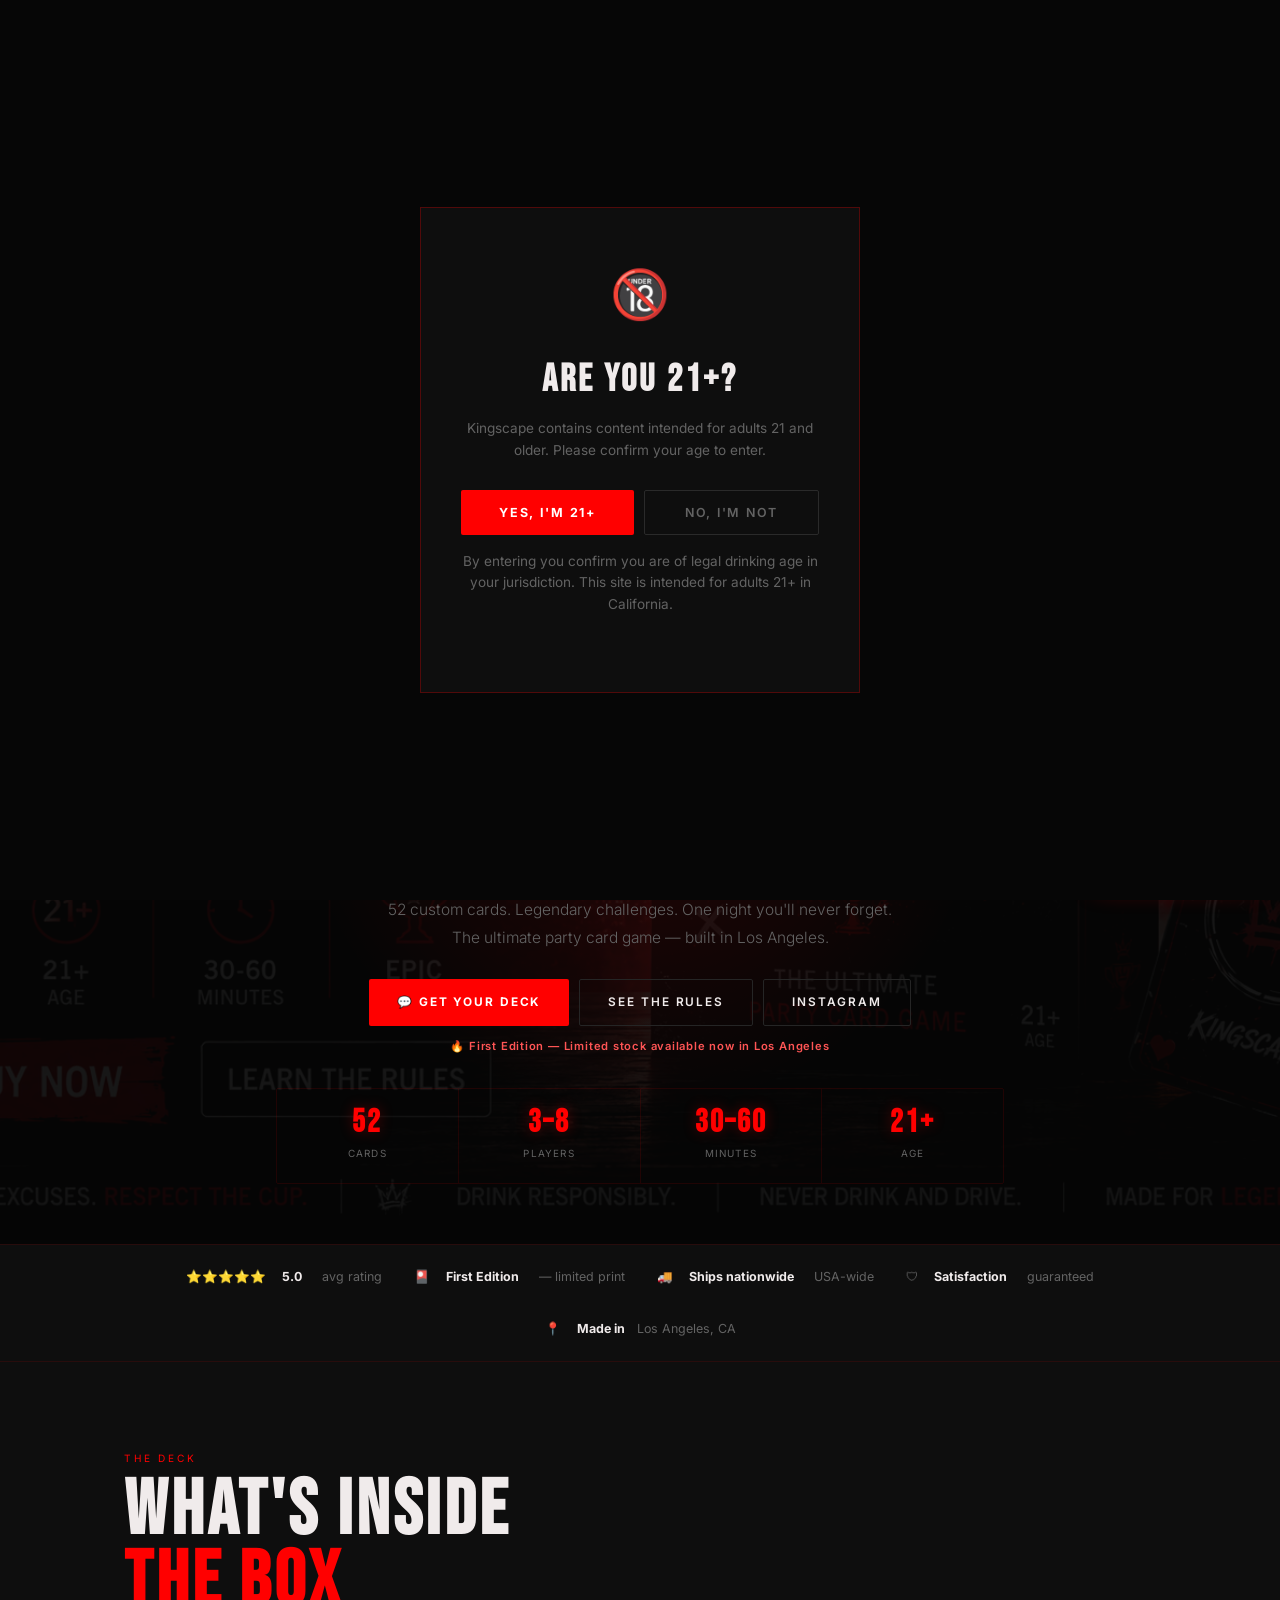
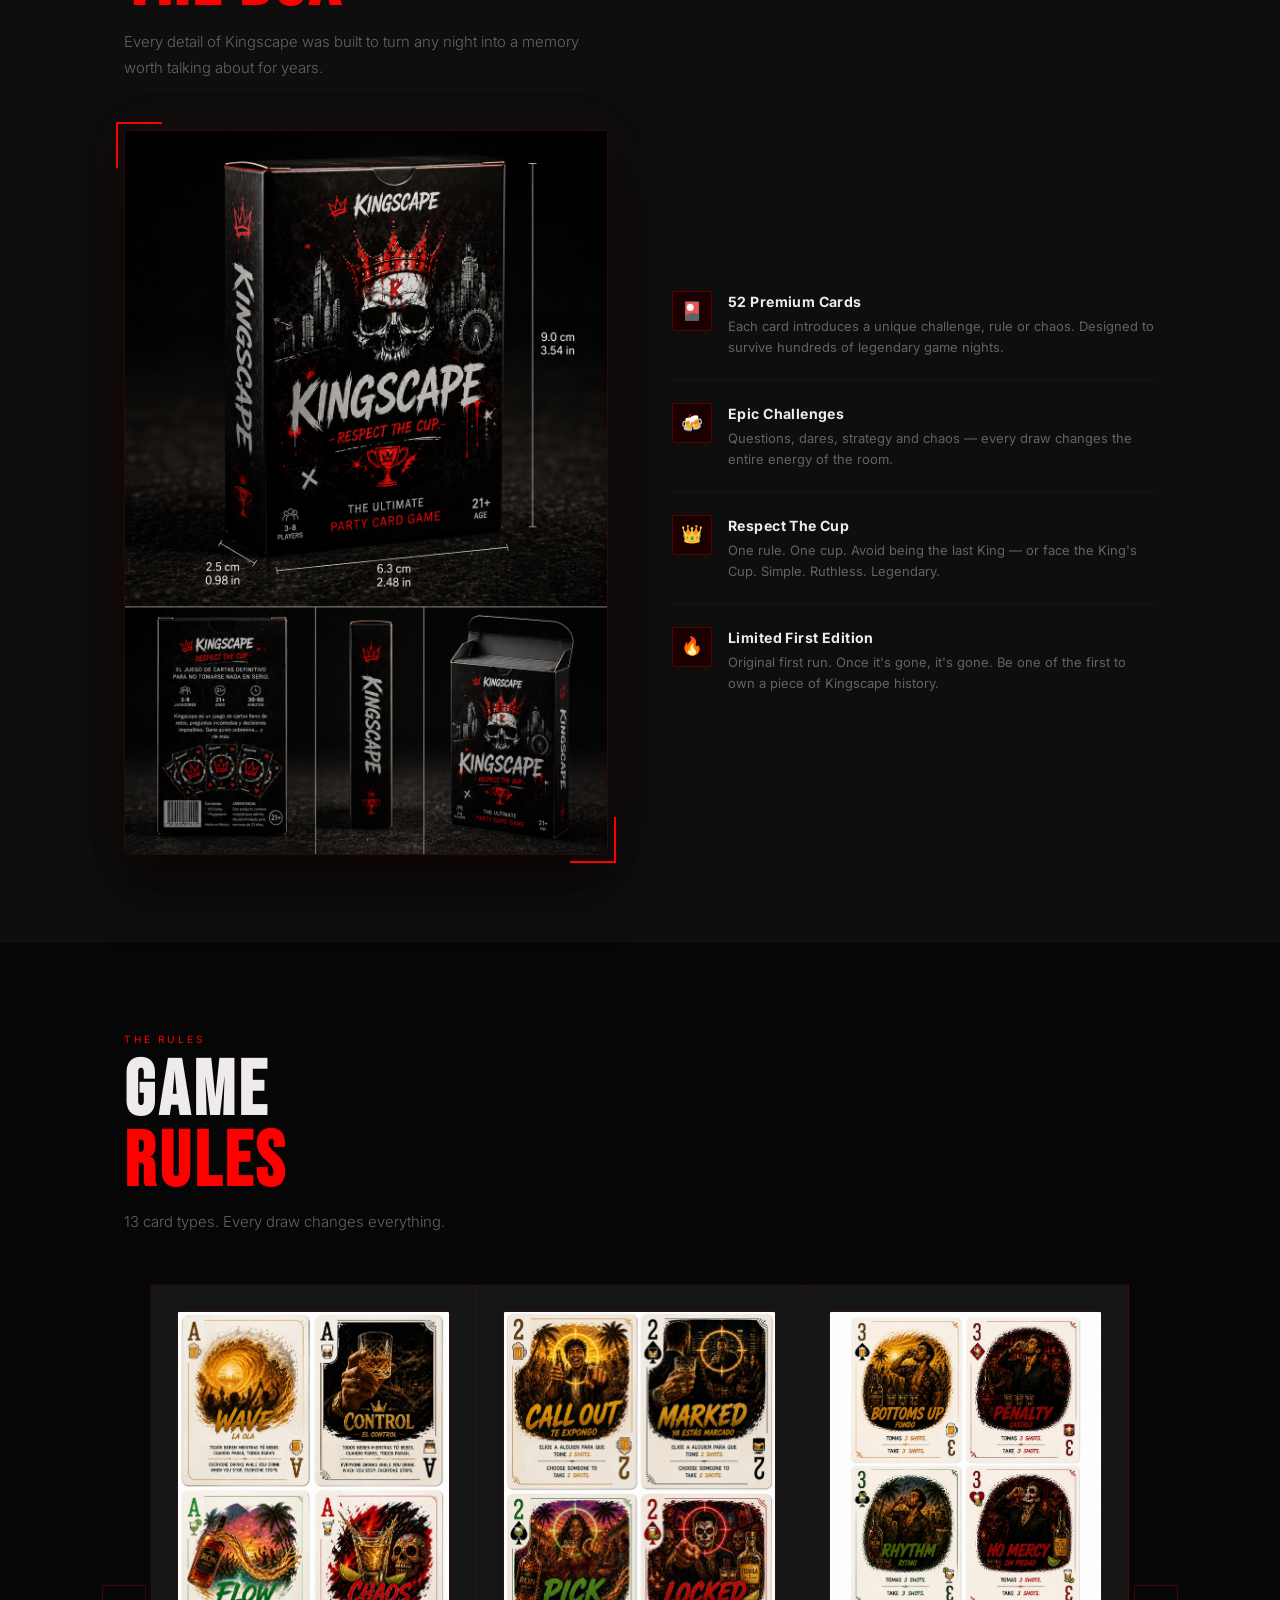
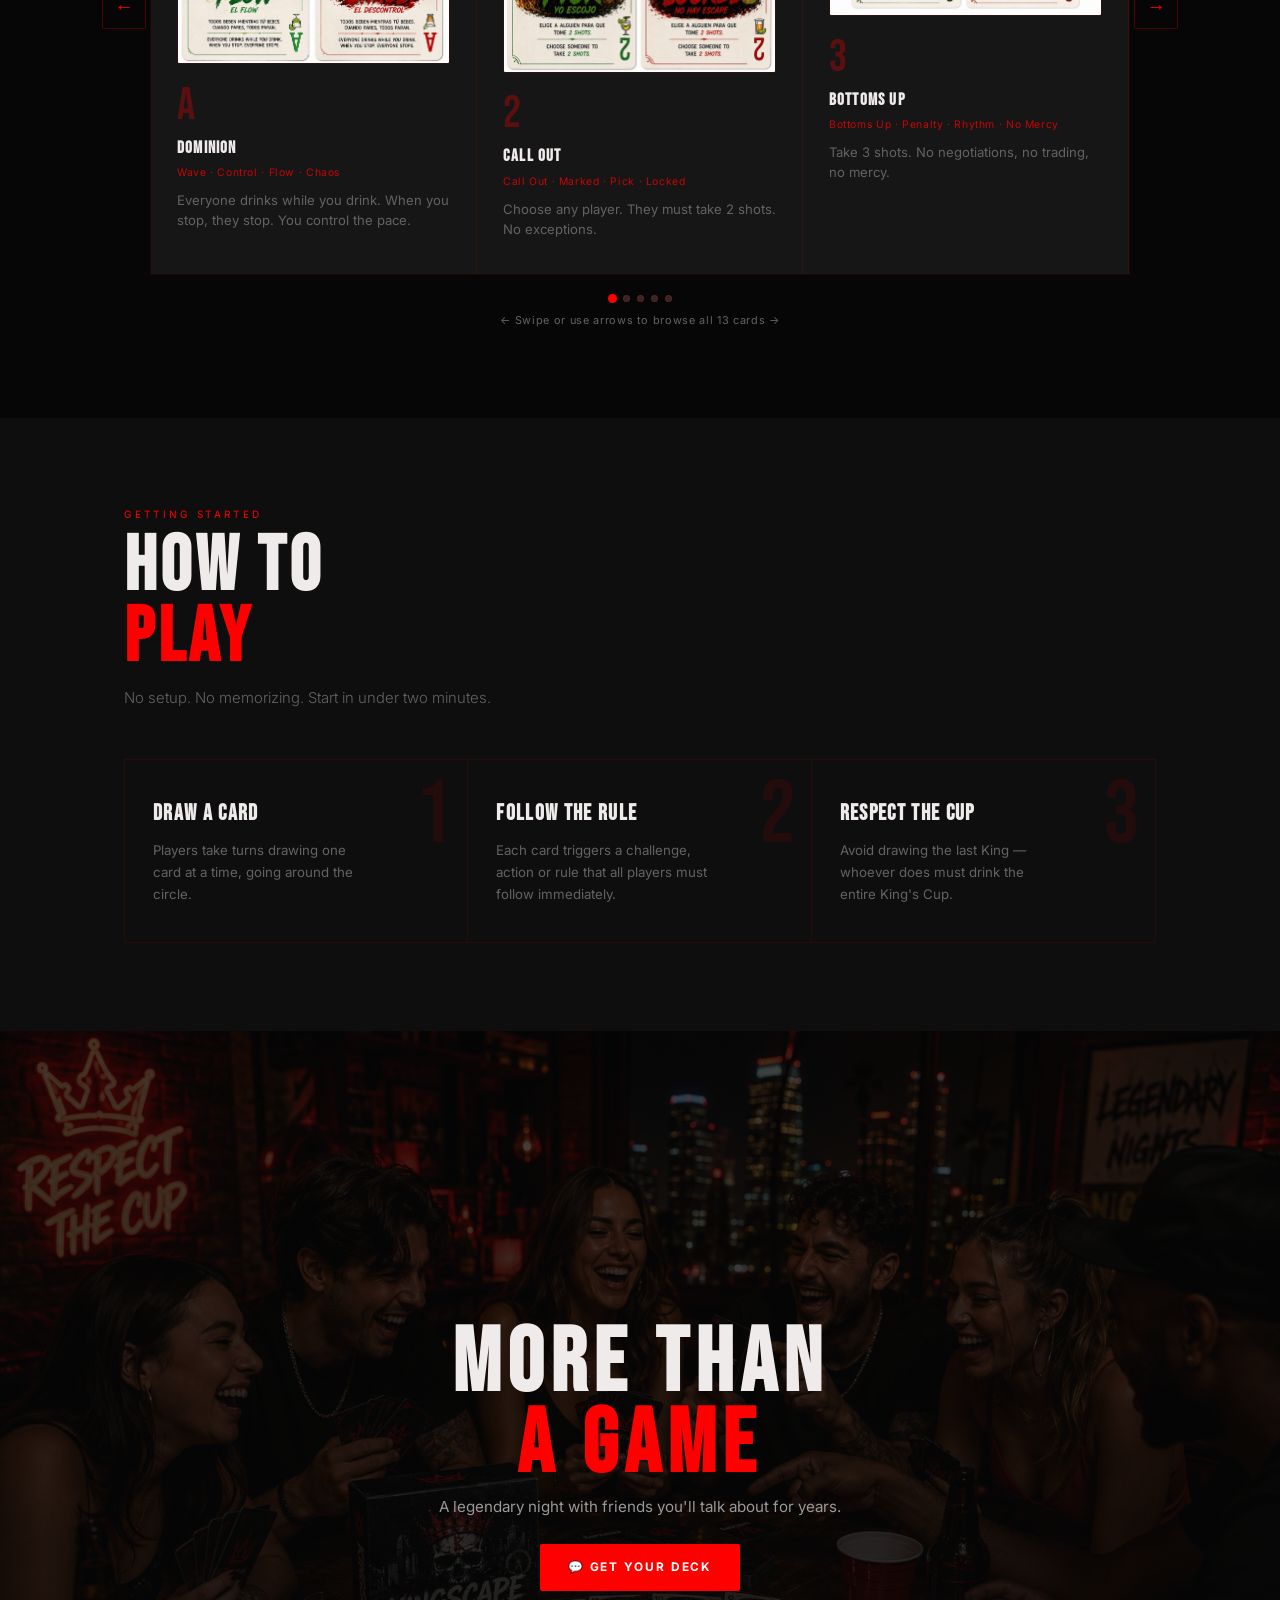
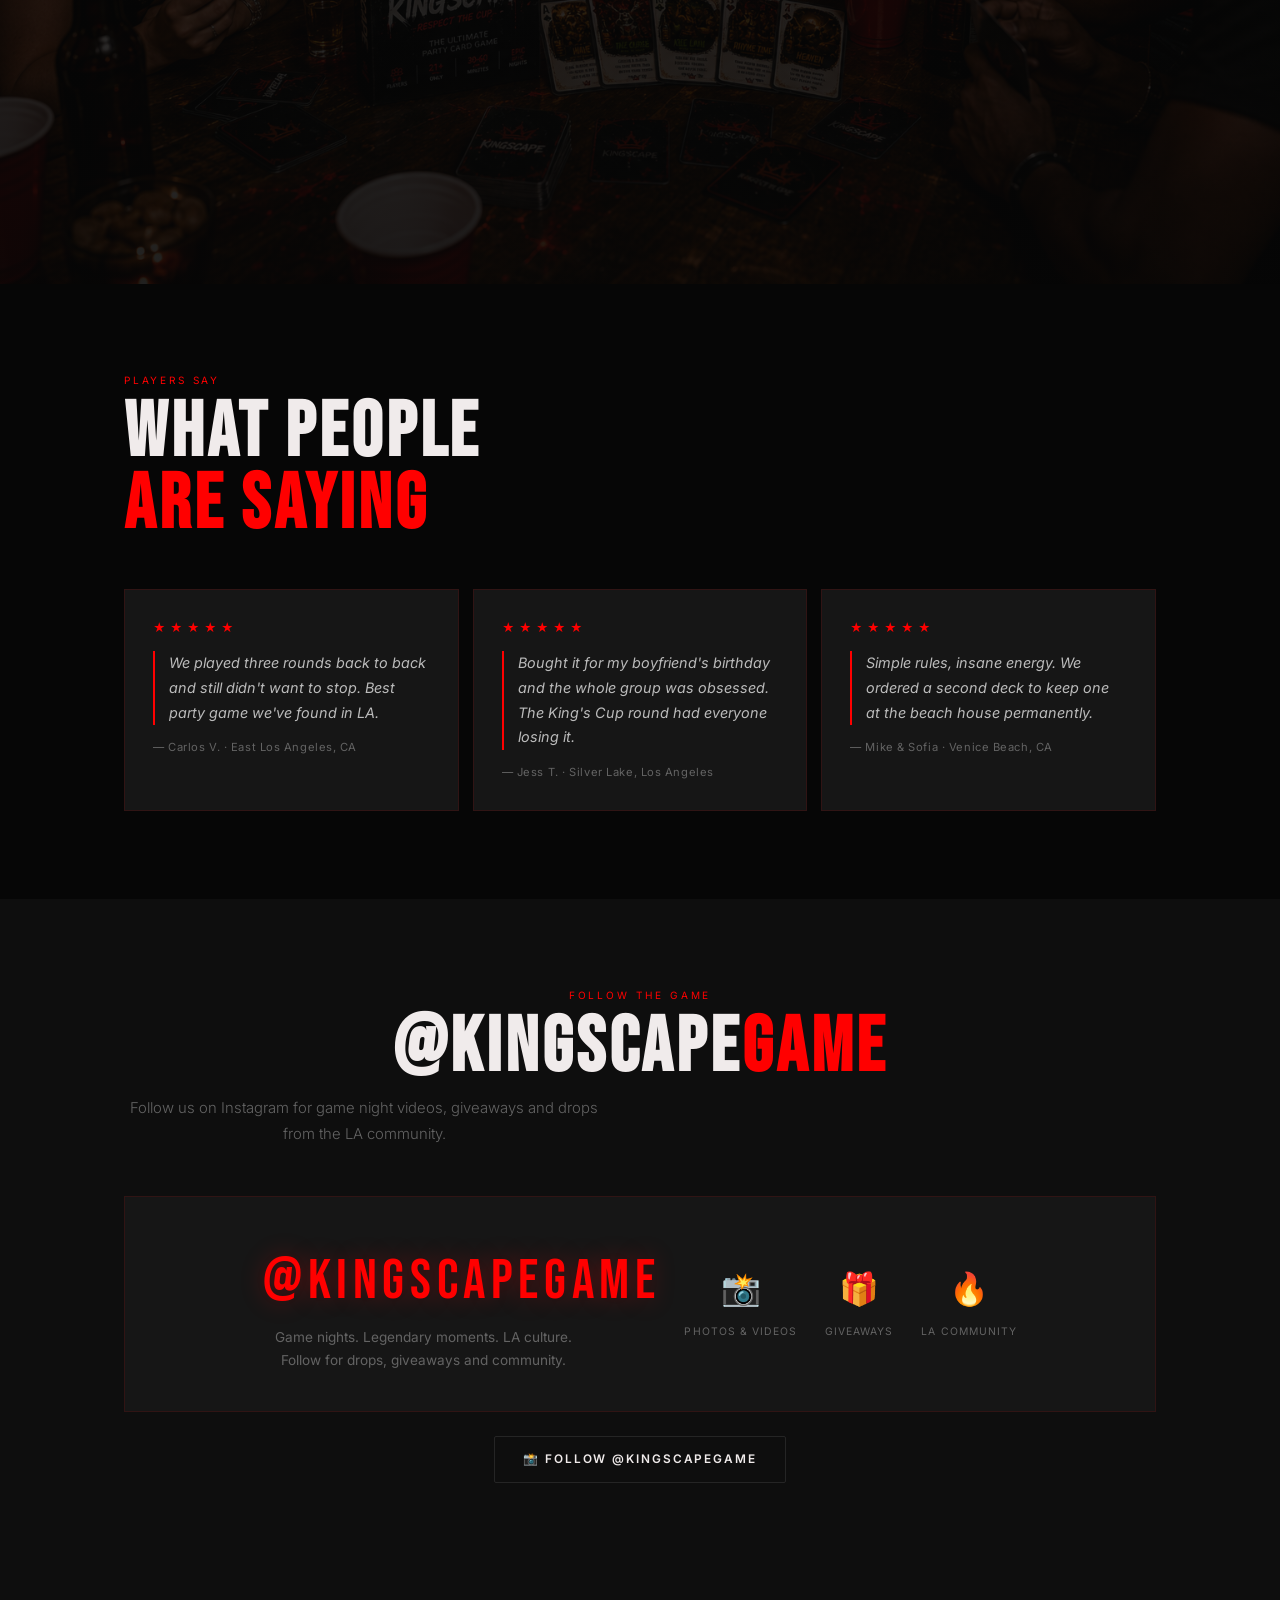
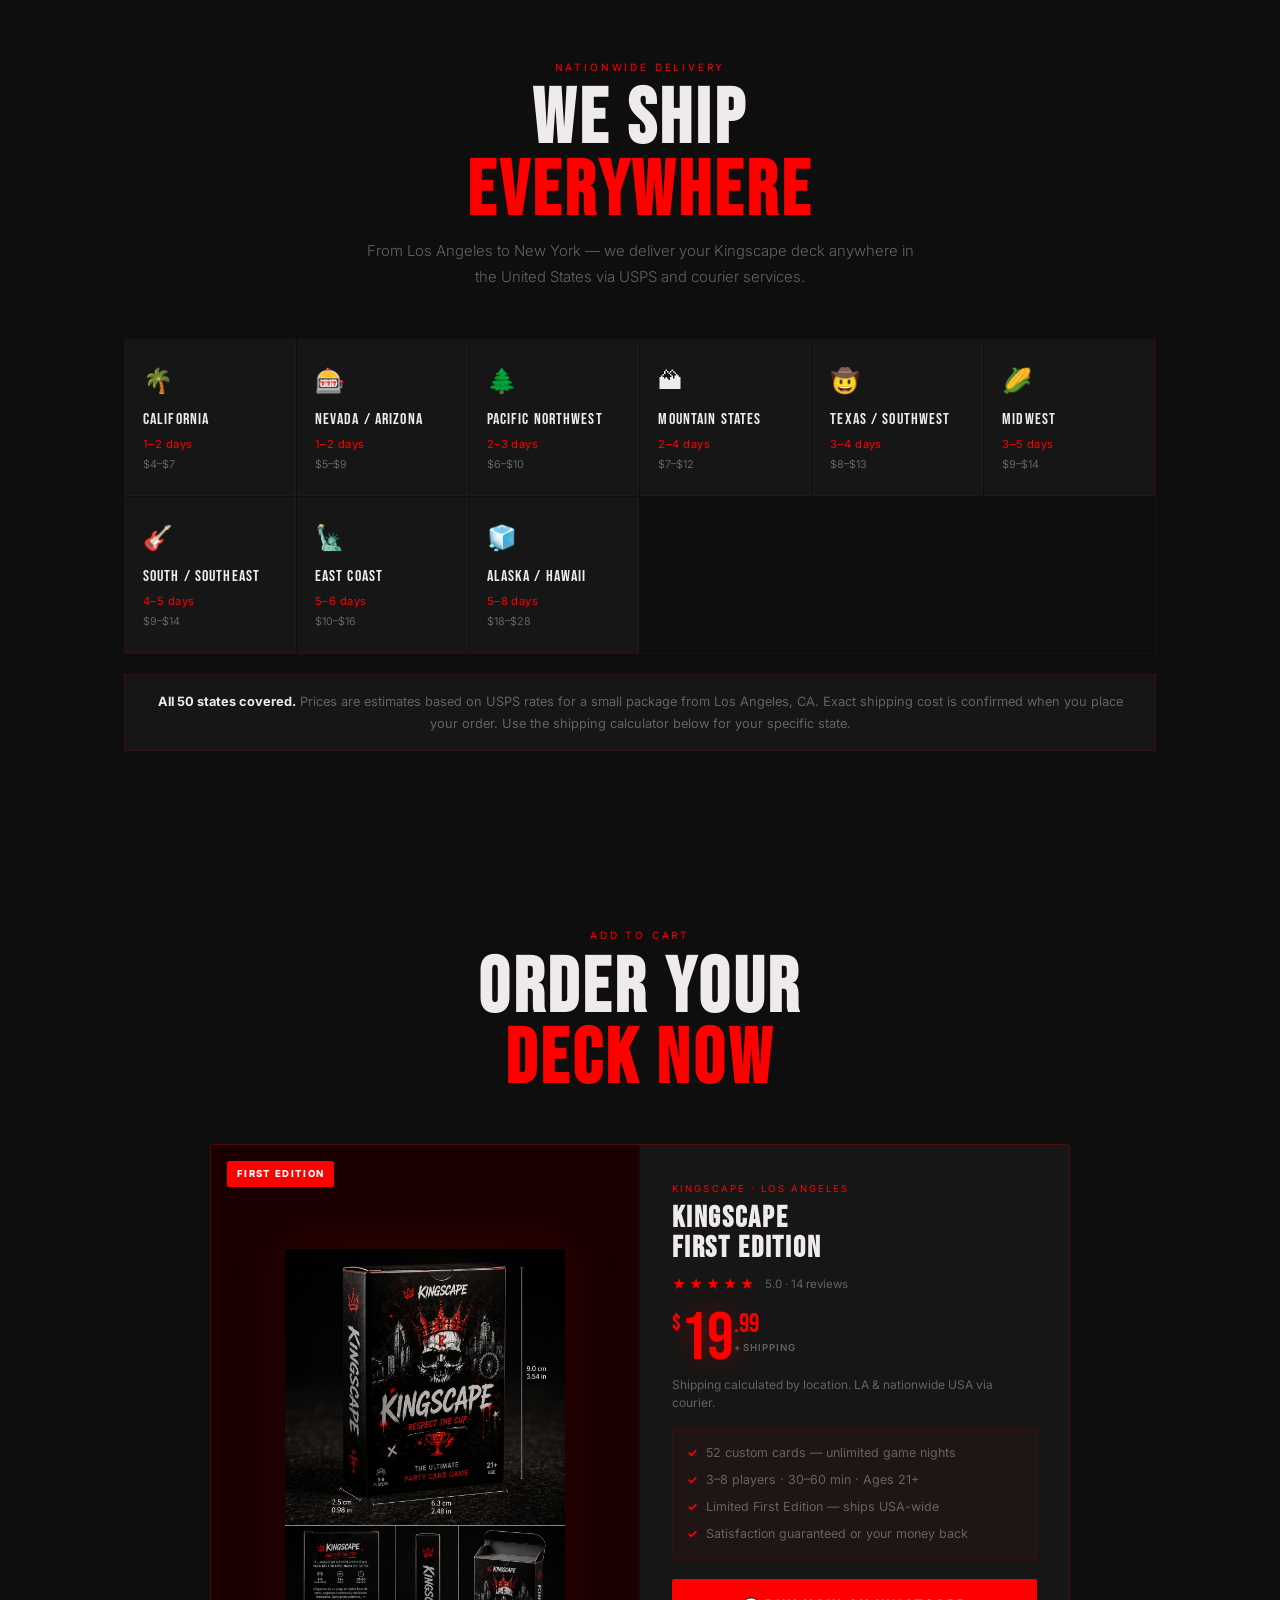
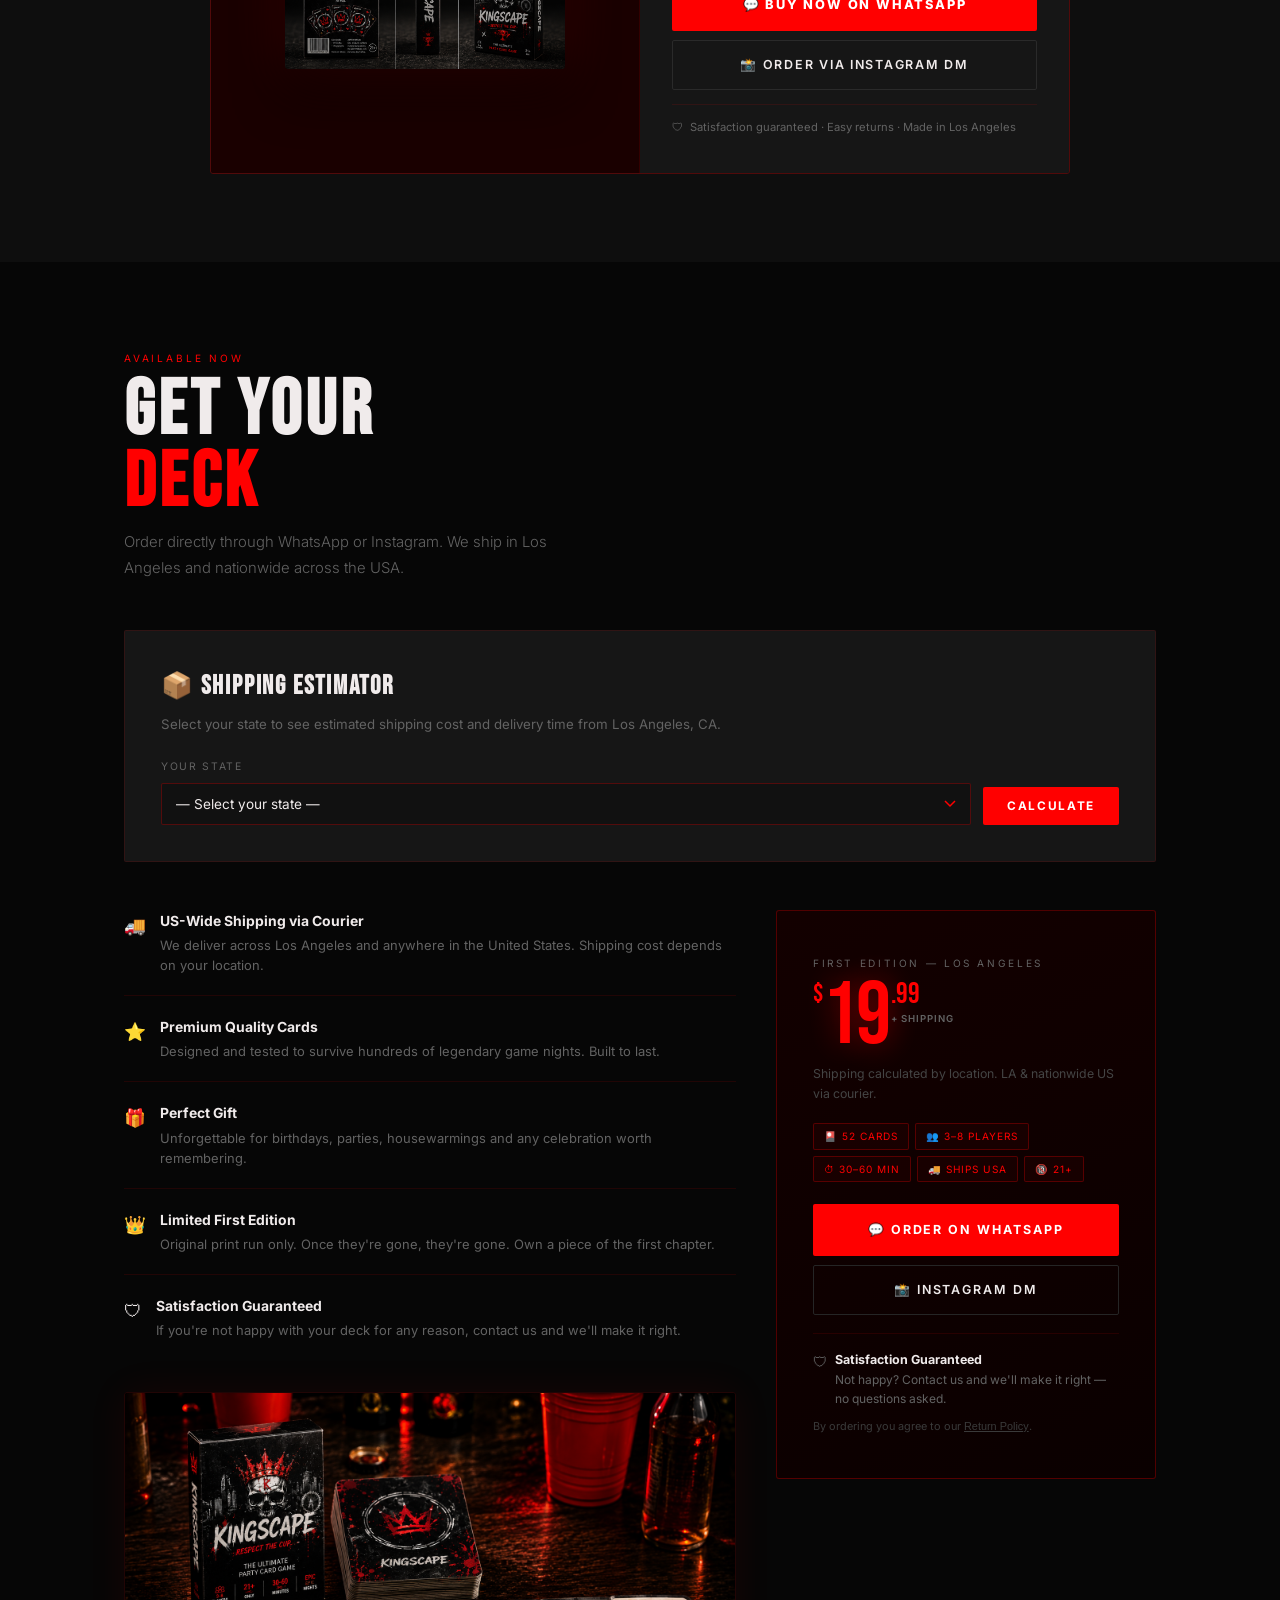
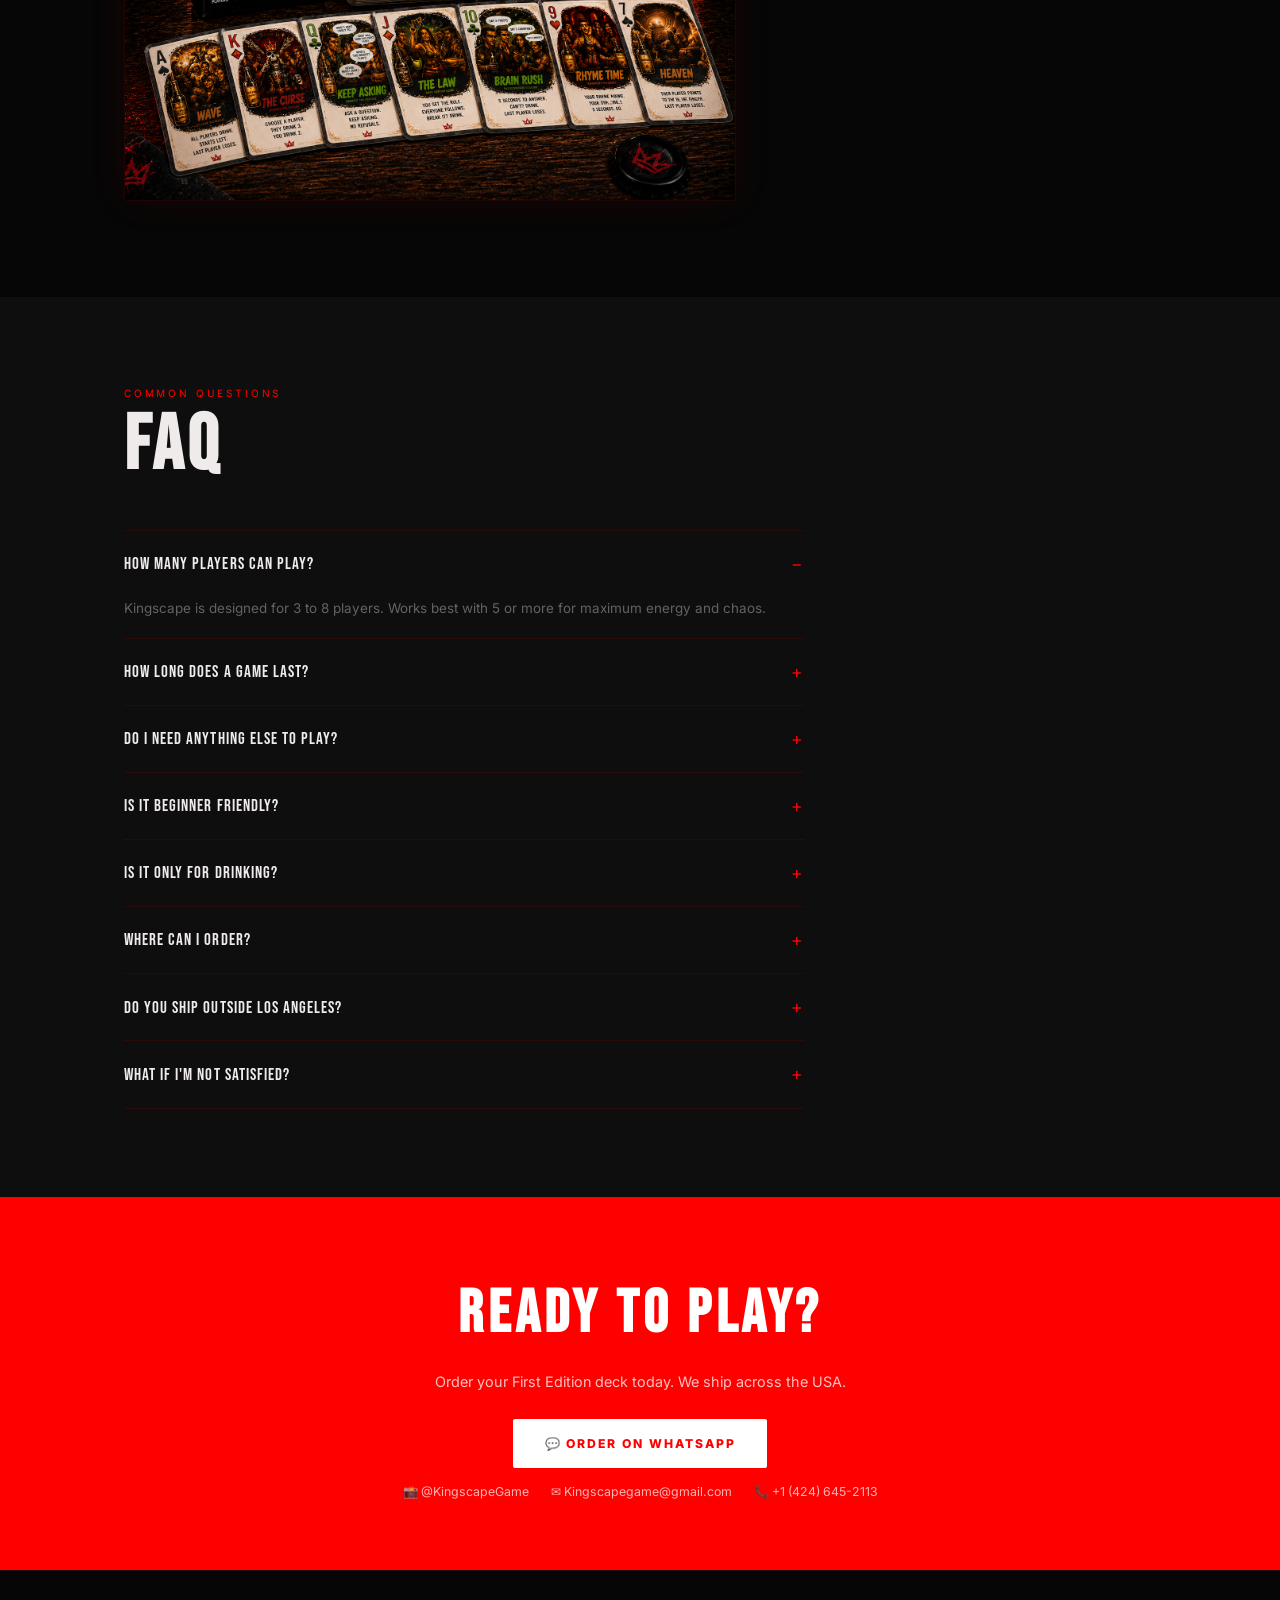
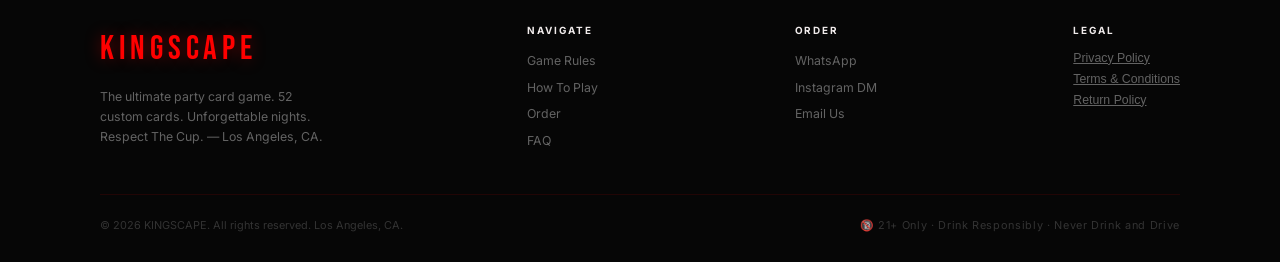
==== commit 6a7cf9ca: "Index" ====
--- a/index.html
+++ b/index.html
@@ -104,6 +104,12 @@
     /* Language toggle */
     .lang-btn{background:transparent;border:1px solid var(--line-hi);color:var(--red);font-family:var(--ff-b);font-size:.65rem;font-weight:700;letter-spacing:.12em;text-transform:uppercase;padding:5px 10px;border-radius:2px;cursor:pointer;transition:background .18s,color .18s;}
     .lang-btn:hover{background:var(--red);color:#fff;}
+    /* Prominent nav lang switcher */
+    .lang-switch{display:flex;align-items:center;gap:0;border:1px solid var(--line-hi);border-radius:3px;overflow:hidden;flex-shrink:0;}
+    .lang-switch-btn{background:transparent;color:var(--muted);font-family:var(--ff-b);font-size:.65rem;font-weight:700;letter-spacing:.1em;text-transform:uppercase;padding:6px 11px;border:none;cursor:pointer;transition:background .18s,color .18s;line-height:1;}
+    .lang-switch-btn.active{background:var(--red);color:#fff;}
+    .lang-switch-btn:not(.active):hover{background:rgba(255,0,0,.08);color:var(--ash);}
+    .lang-switch-sep{width:1px;background:var(--line-hi);height:28px;flex-shrink:0;}
     .nav-hamburger{display:none;flex-direction:column;gap:5px;cursor:pointer;padding:4px;background:none;border:none;}
     .nav-hamburger span{display:block;width:22px;height:2px;background:var(--ash);border-radius:1px;transition:transform .25s,opacity .25s;}
     .nav-hamburger.open span:nth-child(1){transform:translateY(7px) rotate(45deg);}
@@ -114,7 +120,7 @@
     #mobile-menu a{font-family:var(--ff-d);font-size:2.6rem;letter-spacing:.1em;color:var(--ash);text-decoration:none;transition:color .18s;}
     #mobile-menu a:hover{color:var(--red);}
     #mobile-menu .mm-cta{background:var(--red);color:#fff;font-family:var(--ff-b);font-size:.8rem;font-weight:700;letter-spacing:.16em;text-transform:uppercase;padding:14px 32px;border-radius:2px;margin-top:8px;}
-    @media(max-width:768px){#nav{padding:0 20px;}.nav-links{display:none;}#nav .btn-red{display:none;}.nav-hamburger{display:flex;}}
+    @media(max-width:768px){#nav{padding:0 20px;}.nav-links{display:none;}#nav .btn-red{display:none;}#nav .lang-switch{display:none;}.nav-hamburger{display:flex;}}
 
     /* ── TICKER ── */
     .ticker{background:var(--red);padding:8px 0;overflow:hidden;white-space:nowrap;}
@@ -194,6 +200,33 @@
       .product-card-info{padding:28px 24px;}
     }
     .proof{background:var(--surface);border-top:1px solid var(--line);border-bottom:1px solid var(--line);padding:22px 24px;}
+    /* ── HERO REVEAL CARD ── */
+    .hero-reveal-card{position:absolute;width:90px;height:128px;border-radius:8px;background:linear-gradient(155deg,#1e0000,#0d0000);border:2px solid var(--line-hi);display:flex;align-items:center;justify-content:center;font-family:var(--ff-d);font-size:2.2rem;color:var(--red);box-shadow:0 0 40px rgba(255,0,0,.3),0 12px 32px rgba(0,0,0,.8);z-index:0;top:18%;left:50%;transform:translateX(-50%);animation:revealCard 1.4s var(--ease) 0.1s both;pointer-events:none;opacity:0;}
+    @keyframes revealCard{0%{transform:translateX(-50%) rotateY(90deg) scale(.7);opacity:0;}50%{opacity:.7;}80%{transform:translateX(-50%) rotateY(-6deg) scale(1.06);}100%{transform:translateX(-50%) rotateY(0deg) scale(1);opacity:.45;}}
+
+    /* ── COUNTDOWN ── */
+    .countdown-bar{background:linear-gradient(90deg,#080000,#150000,#080000);border-top:1px solid var(--line-hi);border-bottom:1px solid var(--line-hi);padding:28px 24px;text-align:center;}
+    .countdown-label{font-size:.63rem;letter-spacing:.26em;text-transform:uppercase;color:var(--red);margin-bottom:8px;display:block;}
+    .countdown-title{font-family:var(--ff-d);font-size:clamp(1rem,2.5vw,1.4rem);letter-spacing:.14em;color:var(--muted);margin-bottom:18px;text-transform:uppercase;}
+    .countdown-units{display:flex;align-items:flex-end;justify-content:center;gap:4px;flex-wrap:wrap;}
+    .cu{text-align:center;min-width:72px;}
+    .cu-num{font-family:var(--ff-d);font-size:clamp(3rem,8vw,5rem);color:var(--red);line-height:1;text-shadow:0 0 28px rgba(255,0,0,.45);display:block;letter-spacing:.02em;}
+    .cu-lbl{font-size:.58rem;letter-spacing:.18em;text-transform:uppercase;color:var(--muted);display:block;margin-top:2px;}
+    .cu-sep{font-family:var(--ff-d);font-size:3rem;color:var(--red);opacity:.25;line-height:1;padding:0 2px;margin-bottom:20px;display:inline-block;}
+    @media(max-width:480px){.cu{min-width:56px;}.cu-num{font-size:2.6rem;}}
+
+    /* ── USA COVERAGE ── */
+    .coverage-section{background:var(--surface);}
+    .coverage-grid{display:grid;grid-template-columns:repeat(auto-fill,minmax(170px,1fr));gap:1px;margin-top:48px;border:1px solid var(--line);overflow:hidden;}
+    .coverage-zone{padding:22px 18px;background:var(--raised);transition:background .2s,transform .2s;border-right:1px solid var(--line);border-bottom:1px solid var(--line);}
+    .coverage-zone:hover{background:rgba(255,0,0,.05);transform:translateY(-2px);}
+    .cz-icon{font-size:1.5rem;margin-bottom:7px;}
+    .cz-name{font-family:var(--ff-d);font-size:1rem;letter-spacing:.07em;color:var(--ash);margin-bottom:3px;}
+    .cz-time{font-size:.7rem;color:var(--red);letter-spacing:.04em;margin-bottom:2px;}
+    .cz-price{font-size:.67rem;color:var(--muted);}
+    .coverage-note{margin-top:20px;padding:16px 20px;border:1px solid var(--line);font-size:.8rem;color:var(--muted);line-height:1.7;text-align:center;background:var(--raised);}
+    .coverage-note strong{color:var(--ash);}
+
     .proof-inner{max-width:1080px;margin:0 auto;display:flex;align-items:center;justify-content:center;gap:32px;flex-wrap:wrap;}
     .proof-item{display:flex;align-items:center;gap:8px;font-size:.78rem;color:var(--muted);}
     .proof-item strong{color:var(--ash);}
@@ -453,9 +486,16 @@
     <li><a href="#how-to-play" data-en="How To Play" data-es="Cómo Jugar">How To Play</a></li>
     <li><a href="#order" data-en="Order" data-es="Pedir">Order</a></li>
     <li><a href="#faq" data-en="FAQ" data-es="FAQ">FAQ</a></li>
-    <li><button class="lang-btn" id="lang-toggle">🌐 ES</button></li>
+    <li><a href="#faq" data-en="FAQ" data-es="FAQ">FAQ</a></li>
   </ul>
-  <a class="btn-red" href="https://wa.me/14246452113" target="_blank" rel="noopener" style="font-size:.68rem;padding:9px 16px;" data-en="💬 Get Your Deck" data-es="💬 Consigue tu Mazo">💬 Get Your Deck</a>
+  <div style="display:flex;align-items:center;gap:10px;">
+    <div class="lang-switch" aria-label="Language selector">
+      <button class="lang-switch-btn active" id="lang-en" onclick="applyLang('en')">🇺🇸 EN</button>
+      <div class="lang-switch-sep"></div>
+      <button class="lang-switch-btn" id="lang-es" onclick="applyLang('es')">🇲🇽 ES</button>
+    </div>
+    <a class="btn-red" href="https://wa.me/14246452113" target="_blank" rel="noopener" style="font-size:.68rem;padding:9px 16px;" data-en="💬 Get Your Deck" data-es="💬 Consigue tu Mazo">💬 Get Your Deck</a>
+  </div>
   <button class="nav-hamburger" id="hamburger" aria-label="Open menu" aria-expanded="false">
     <span></span><span></span><span></span>
   </button>
@@ -467,7 +507,11 @@
   <a href="#how-to-play" onclick="closeMobileMenu()" data-en="How To Play" data-es="Cómo Jugar">How To Play</a>
   <a href="#order" onclick="closeMobileMenu()" data-en="Order" data-es="Pedir">Order</a>
   <a href="#faq" onclick="closeMobileMenu()">FAQ</a>
-  <button class="lang-btn" id="lang-toggle-mobile" style="font-size:.9rem;padding:10px 20px;">🌐 ES</button>
+  <div class="lang-switch" style="transform:scale(1.3);" aria-label="Language selector">
+    <button class="lang-switch-btn active" id="lang-en-mobile" onclick="applyLang('en');closeMobileMenu()">🇺🇸 EN</button>
+    <div class="lang-switch-sep"></div>
+    <button class="lang-switch-btn" id="lang-es-mobile" onclick="applyLang('es');closeMobileMenu()">🇲🇽 ES</button>
+  </div>
   <a href="https://wa.me/14246452113" target="_blank" class="btn-red mm-cta" onclick="closeMobileMenu()" data-en="💬 Get Your Deck" data-es="💬 Consigue tu Mazo">💬 Get Your Deck</a>
 </div>
 
@@ -493,11 +537,27 @@
   </div>
 </div>
 
+<!-- COUNTDOWN -->
+<div class="countdown-bar">
+  <span class="countdown-label" data-en="Official Launch" data-es="Lanzamiento Oficial">Official Launch</span>
+  <p class="countdown-title" data-en="🎴 Kingscape First Edition drops in" data-es="🎴 Kingscape Primera Edición llega en">🎴 Kingscape First Edition drops in</p>
+  <div class="countdown-units" id="countdown">
+    <div class="cu"><span class="cu-num" id="cd-days">00</span><span class="cu-lbl" data-en="Days" data-es="Días">Days</span></div>
+    <span class="cu-sep">:</span>
+    <div class="cu"><span class="cu-num" id="cd-hours">00</span><span class="cu-lbl" data-en="Hours" data-es="Horas">Hours</span></div>
+    <span class="cu-sep">:</span>
+    <div class="cu"><span class="cu-num" id="cd-mins">00</span><span class="cu-lbl" data-en="Minutes" data-es="Minutos">Minutes</span></div>
+    <span class="cu-sep">:</span>
+    <div class="cu"><span class="cu-num" id="cd-secs">00</span><span class="cu-lbl" data-en="Seconds" data-es="Segundos">Seconds</span></div>
+  </div>
+</div>
+
 <!-- HERO -->
 <section class="hero">
   <div class="hero-bg" aria-hidden="true"></div>
   <div class="hero-orb" aria-hidden="true"></div>
   <div class="hero-deck" aria-hidden="true">
+    <div class="hero-reveal-card">K</div>
     <div class="fc">K</div><div class="fc">A</div><div class="fc">Q</div><div class="fc">J</div>
     <div class="fc">7</div><div class="fc">2</div><div class="fc">10</div><div class="fc">K</div>
   </div>
@@ -650,6 +710,29 @@
     <div class="ig-cta-wrap reveal" style="margin-top:24px;">
       <a class="btn-ghost" href="https://instagram.com/KingscapeGame" target="_blank" rel="noopener" data-en="📸 Follow @KingscapeGame" data-es="📸 Seguir @KingscapeGame">📸 Follow @KingscapeGame</a>
     </div>
+  </div>
+</section>
+
+<!-- USA COVERAGE -->
+<section class="sec coverage-section">
+  <div class="container">
+    <div class="sec-header reveal" style="text-align:center;">
+      <span class="label" data-en="Nationwide Delivery" data-es="Entrega Nacional">Nationwide Delivery</span>
+      <h2 class="display" data-en="WE SHIP<br/><em>EVERYWHERE</em>" data-es="ENVIAMOS<br/><em>A TODO USA</em>">WE SHIP<br/><em>EVERYWHERE</em></h2>
+      <p class="lead" style="margin-top:10px;max-width:560px;margin-left:auto;margin-right:auto;text-align:center;" data-en="From Los Angeles to New York — we deliver your Kingscape deck anywhere in the United States via USPS and courier services." data-es="Desde Los Ángeles hasta Nueva York — entregamos tu mazo Kingscape en cualquier parte de Estados Unidos vía USPS y servicios de mensajería.">From Los Angeles to New York — we deliver your Kingscape deck anywhere in the United States via USPS and courier services.</p>
+    </div>
+    <div class="coverage-grid reveal">
+      <div class="coverage-zone"><div class="cz-icon">🌴</div><div class="cz-name" data-en="California" data-es="California">California</div><div class="cz-time" data-en="1–2 days" data-es="1–2 días">1–2 days</div><div class="cz-price">$4–$7</div></div>
+      <div class="coverage-zone"><div class="cz-icon">🎰</div><div class="cz-name">Nevada / Arizona</div><div class="cz-time" data-en="1–2 days" data-es="1–2 días">1–2 days</div><div class="cz-price">$5–$9</div></div>
+      <div class="coverage-zone"><div class="cz-icon">🌲</div><div class="cz-name">Pacific Northwest</div><div class="cz-time" data-en="2–3 days" data-es="2–3 días">2–3 days</div><div class="cz-price">$6–$10</div></div>
+      <div class="coverage-zone"><div class="cz-icon">🏔</div><div class="cz-name">Mountain States</div><div class="cz-time" data-en="2–4 days" data-es="2–4 días">2–4 days</div><div class="cz-price">$7–$12</div></div>
+      <div class="coverage-zone"><div class="cz-icon">🤠</div><div class="cz-name">Texas / Southwest</div><div class="cz-time" data-en="3–4 days" data-es="3–4 días">3–4 days</div><div class="cz-price">$8–$13</div></div>
+      <div class="coverage-zone"><div class="cz-icon">🌽</div><div class="cz-name">Midwest</div><div class="cz-time" data-en="3–5 days" data-es="3–5 días">3–5 days</div><div class="cz-price">$9–$14</div></div>
+      <div class="coverage-zone"><div class="cz-icon">🎸</div><div class="cz-name">South / Southeast</div><div class="cz-time" data-en="4–5 days" data-es="4–5 días">4–5 days</div><div class="cz-price">$9–$14</div></div>
+      <div class="coverage-zone"><div class="cz-icon">🗽</div><div class="cz-name">East Coast</div><div class="cz-time" data-en="5–6 days" data-es="5–6 días">5–6 days</div><div class="cz-price">$10–$16</div></div>
+      <div class="coverage-zone"><div class="cz-icon">🧊</div><div class="cz-name">Alaska / Hawaii</div><div class="cz-time" data-en="5–8 days" data-es="5–8 días">5–8 days</div><div class="cz-price">$18–$28</div></div>
+    </div>
+    <p class="coverage-note reveal"><strong data-en="All 50 states covered." data-es="Los 50 estados cubiertos.">All 50 states covered.</strong> <span data-en="Prices are estimates based on USPS rates for a small package from Los Angeles, CA. Exact shipping cost is confirmed when you place your order. Use the shipping calculator below for your specific state." data-es="Los precios son estimados basados en tarifas de USPS desde Los Ángeles, CA. El costo exacto se confirma al hacer el pedido. Usa la calculadora de envío más abajo para tu estado específico.">Prices are estimates based on USPS rates for a small package from Los Angeles, CA. Exact shipping cost is confirmed when you place your order. Use the shipping calculator below for your specific state.</span></p>
   </div>
 </section>
 
@@ -687,7 +770,7 @@
           <div class="pc-feat" data-en="Limited First Edition — ships USA-wide" data-es="Primera Edición Limitada — envíos a todo USA">Limited First Edition — ships USA-wide</div>
           <div class="pc-feat" data-en="Satisfaction guaranteed or your money back" data-es="Satisfacción garantizada o te devolvemos el dinero">Satisfaction guaranteed or your money back</div>
         </div>
-        <a class="pc-btn-main" href="https://wa.me/14246452113?text=Hi!%20I%20want%20to%20order%20a%20Kingscape%20deck!" target="_blank" rel="noopener" data-en="💬 Buy Now on WhatsApp" data-es="💬 Comprar por WhatsApp">💬 Buy Now on WhatsApp</a>
+        <a class="pc-btn-main" href="https://wa.me/14246452113?text=Hi!%20I%27d%20like%20to%20order%201%20Kingscape%20deck%20%F0%9F%8E%B4%0AName%3A%20%0AShipping%20to%3A%20%0APhone%3A%20" target="_blank" rel="noopener" data-en="💬 Buy Now on WhatsApp" data-es="💬 Comprar por WhatsApp">💬 Buy Now on WhatsApp</a>
         <a class="pc-btn-sec" href="https://instagram.com/KingscapeGame" target="_blank" rel="noopener" data-en="📸 Order via Instagram DM" data-es="📸 Pedir por Instagram DM">📸 Order via Instagram DM</a>
         <div class="pc-guarantee">🛡 <span data-en="Satisfaction guaranteed · Easy returns · Made in Los Angeles" data-es="Satisfacción garantizada · Devoluciones fáciles · Hecho en Los Ángeles">Satisfaction guaranteed · Easy returns · Made in Los Angeles</span></div>
       </div>
@@ -806,7 +889,7 @@
           <span class="bb" data-en="🚚 Ships USA" data-es="🚚 Envíos USA">🚚 Ships USA</span>
           <span class="bb">🔞 21+</span>
         </div>
-        <a class="btn-red" href="https://wa.me/14246452113?text=Hi!%20I%20want%20to%20order%20a%20Kingscape%20deck!" target="_blank" rel="noopener" data-en="💬 Order on WhatsApp" data-es="💬 Pedir por WhatsApp">💬 Order on WhatsApp</a>
+        <a class="btn-red" href="https://wa.me/14246452113?text=Hi!%20I%27d%20like%20to%20order%201%20Kingscape%20deck%20%F0%9F%8E%B4%0AName%3A%20%0AShipping%20to%3A%20%0APhone%3A%20" target="_blank" rel="noopener" data-en="💬 Order on WhatsApp" data-es="💬 Pedir por WhatsApp">💬 Order on WhatsApp</a>
         <a class="btn-ghost" href="https://instagram.com/KingscapeGame" target="_blank" rel="noopener" data-en="📸 Instagram DM" data-es="📸 Instagram DM">📸 Instagram DM</a>
         <div class="guarantee">
           <span class="guarantee-icon">🛡</span>
@@ -845,7 +928,7 @@
 <div class="cta-strip reveal">
   <h2 data-en="READY TO PLAY?" data-es="¿LISTO PARA JUGAR?">READY TO PLAY?</h2>
   <p data-en="Order your First Edition deck today. We ship across the USA." data-es="Pide tu mazo de Primera Edición hoy. Enviamos a todo USA.">Order your First Edition deck today. We ship across the USA.</p>
-  <a class="btn-white" href="https://wa.me/14246452113?text=Hi!%20I%20want%20to%20order%20a%20Kingscape%20deck!" target="_blank" rel="noopener" data-en="💬 Order on WhatsApp" data-es="💬 Pedir por WhatsApp">💬 Order on WhatsApp</a>
+  <a class="btn-white" href="https://wa.me/14246452113?text=Hi!%20I%27d%20like%20to%20order%201%20Kingscape%20deck%20%F0%9F%8E%B4%0AName%3A%20%0AShipping%20to%3A%20%0APhone%3A%20" target="_blank" rel="noopener" data-en="💬 Order on WhatsApp" data-es="💬 Pedir por WhatsApp">💬 Order on WhatsApp</a>
   <div class="cta-contacts">
     <a href="https://instagram.com/KingscapeGame" target="_blank" rel="noopener">📸 @KingscapeGame</a>
     <a href="mailto:Kingscapegame@gmail.com">✉ Kingscapegame@gmail.com</a>
@@ -898,7 +981,7 @@
 <!-- FLOAT GROUP -->
 <div class="float-group">
   <button id="back-top" aria-label="Back to top" onclick="window.scrollTo({top:0,behavior:'smooth'})">↑</button>
-  <a class="float-cta" href="https://wa.me/14246452113?text=Hi!%20I%20want%20to%20order%20a%20Kingscape%20deck!" target="_blank" rel="noopener" data-en="💬 Get Your Deck" data-es="💬 Consigue tu Mazo">💬 Get Your Deck</a>
+  <a class="float-cta" href="https://wa.me/14246452113?text=Hi!%20I%27d%20like%20to%20order%201%20Kingscape%20deck%20%F0%9F%8E%B4%0AName%3A%20%0AShipping%20to%3A%20%0APhone%3A%20" target="_blank" rel="noopener" data-en="💬 Get Your Deck" data-es="💬 Consigue tu Mazo">💬 Get Your Deck</a>
 </div>
 <div class="age-badge" aria-hidden="true">🔞 21+ Only</div>
 
@@ -914,31 +997,35 @@
 
 /* ── LANGUAGE TOGGLE ── */
 let lang='en';
-const langBtn=document.getElementById('lang-toggle');
 function applyLang(l){
   lang=l;
   document.documentElement.lang=l==='es'?'es':'en';
-  const lbl=l==='en'?'🌐 ES':'🌐 EN';
-  langBtn.textContent=lbl;
-  const mob=document.getElementById('lang-toggle-mobile');
-  if(mob)mob.textContent=lbl;
+  // update active state on all lang switch buttons
+  ['lang-en','lang-es','lang-en-mobile','lang-es-mobile'].forEach(id=>{
+    const el=document.getElementById(id);
+    if(!el)return;
+    const isEn=(id==='lang-en'||id==='lang-en-mobile');
+    el.classList.toggle('active',isEn?(l==='en'):(l==='es'));
+  });
+  // translate all elements
   document.querySelectorAll('[data-'+l+']').forEach(el=>{
     const val=el.getAttribute('data-'+l);
+    // skip lang switch buttons themselves
+    if(el.id&&el.id.startsWith('lang-'))return;
     if(el.tagName==='INPUT'||el.tagName==='BUTTON'||el.tagName==='A'){el.textContent=val;}
     else{el.innerHTML=val;}
   });
   // update select placeholder
   const sel=document.getElementById('stateSelect');
-  if(sel.options[0])sel.options[0].text=l==='es'?'— Selecciona tu estado —':'— Select your state —';
+  if(sel&&sel.options[0])sel.options[0].text=l==='es'?'— Selecciona tu estado —':'— Select your state —';
   // update calc button
-  document.getElementById('calcShip').textContent=l==='es'?'Calcular':'Calculate';
+  const cb=document.getElementById('calcShip');
+  if(cb)cb.textContent=l==='es'?'Calcular':'Calculate';
   // update ship result if visible
   const res=document.getElementById('shipResult');
-  if(res.classList.contains('show'))calcShipping();
+  if(res&&res.classList.contains('show'))calcShipping();
 }
-langBtn.addEventListener('click',()=>applyLang(lang==='en'?'es':'en'));
-const langBtnMob=document.getElementById('lang-toggle-mobile');
-if(langBtnMob)langBtnMob.addEventListener('click',()=>applyLang(lang==='en'?'es':'en'));
+
 
 /* ── STICKY BAR + NAV ── */
 const stickyBar=document.getElementById('sticky-bar'),nav=document.getElementById('nav');
@@ -1070,7 +1157,7 @@
   ME:{zone:5,ground:{price:'$10–$16',days:'5–6 days'},priority:{price:'$14–$19',days:'2–3 days'},label:'Maine'},
   DE:{zone:5,ground:{price:'$10–$16',days:'5–6 days'},priority:{price:'$14–$19',days:'2–3 days'},label:'Delaware'},
   MD:{zone:5,ground:{price:'$10–$16',days:'5–6 days'},priority:{price:'$14–$19',days:'2–3 days'},label:'Maryland'},
-DC:{zone:5,ground:{price:'$10–$16',days:'5–6 days'},priority:{price:'$14–$19',days:'2–3 days'},label:'Washington D.C.'},
+  DC:{zone:5,ground:{price:'$10–$16',days:'5–6 days'},priority:{price:'$14–$19',days:'2–3 days'},label:'Washington D.C.'},
   AK:{zone:6,ground:{price:'$18–$28',days:'5–8 days'},priority:{price:'$22–$35',days:'3–5 days'},label:'Alaska'},
   HI:{zone:6,ground:{price:'$18–$28',days:'5–8 days'},priority:{price:'$22–$35',days:'3–5 days'},label:'Hawaii'}
 };
@@ -1098,6 +1185,21 @@
 document.getElementById('calcShip').addEventListener('click',calcShipping);
 document.getElementById('stateSelect').addEventListener('change',()=>{if(document.getElementById('shipResult').classList.contains('show'))calcShipping();});
 
+/* ── COUNTDOWN ── */
+(function(){
+  const launch=new Date('2026-10-20T00:00:00');
+  function pad(n){return String(n).padStart(2,'0');}
+  function tick(){
+    const diff=launch-new Date();
+    if(diff<=0){document.getElementById('countdown').innerHTML='<span style="font-family:var(--ff-d);font-size:2rem;color:var(--red);letter-spacing:.1em;">🎴 WE ARE LIVE!</span>';return;}
+    document.getElementById('cd-days').textContent=pad(Math.floor(diff/86400000));
+    document.getElementById('cd-hours').textContent=pad(Math.floor((diff%86400000)/3600000));
+    document.getElementById('cd-mins').textContent=pad(Math.floor((diff%3600000)/60000));
+    document.getElementById('cd-secs').textContent=pad(Math.floor((diff%60000)/1000));
+  }
+  tick();setInterval(tick,1000);
+})();
+
 /* ── LEGAL MODALS ── */
 function openLegal(id){document.getElementById('modal-'+id).classList.add('open');document.body.style.overflow='hidden';}
 function closeLegal(id){document.getElementById('modal-'+id).classList.remove('open');document.body.style.overflow='';}
@@ -1110,4 +1212,4 @@
 });
 </script>
 </body>
-</html>+</html>
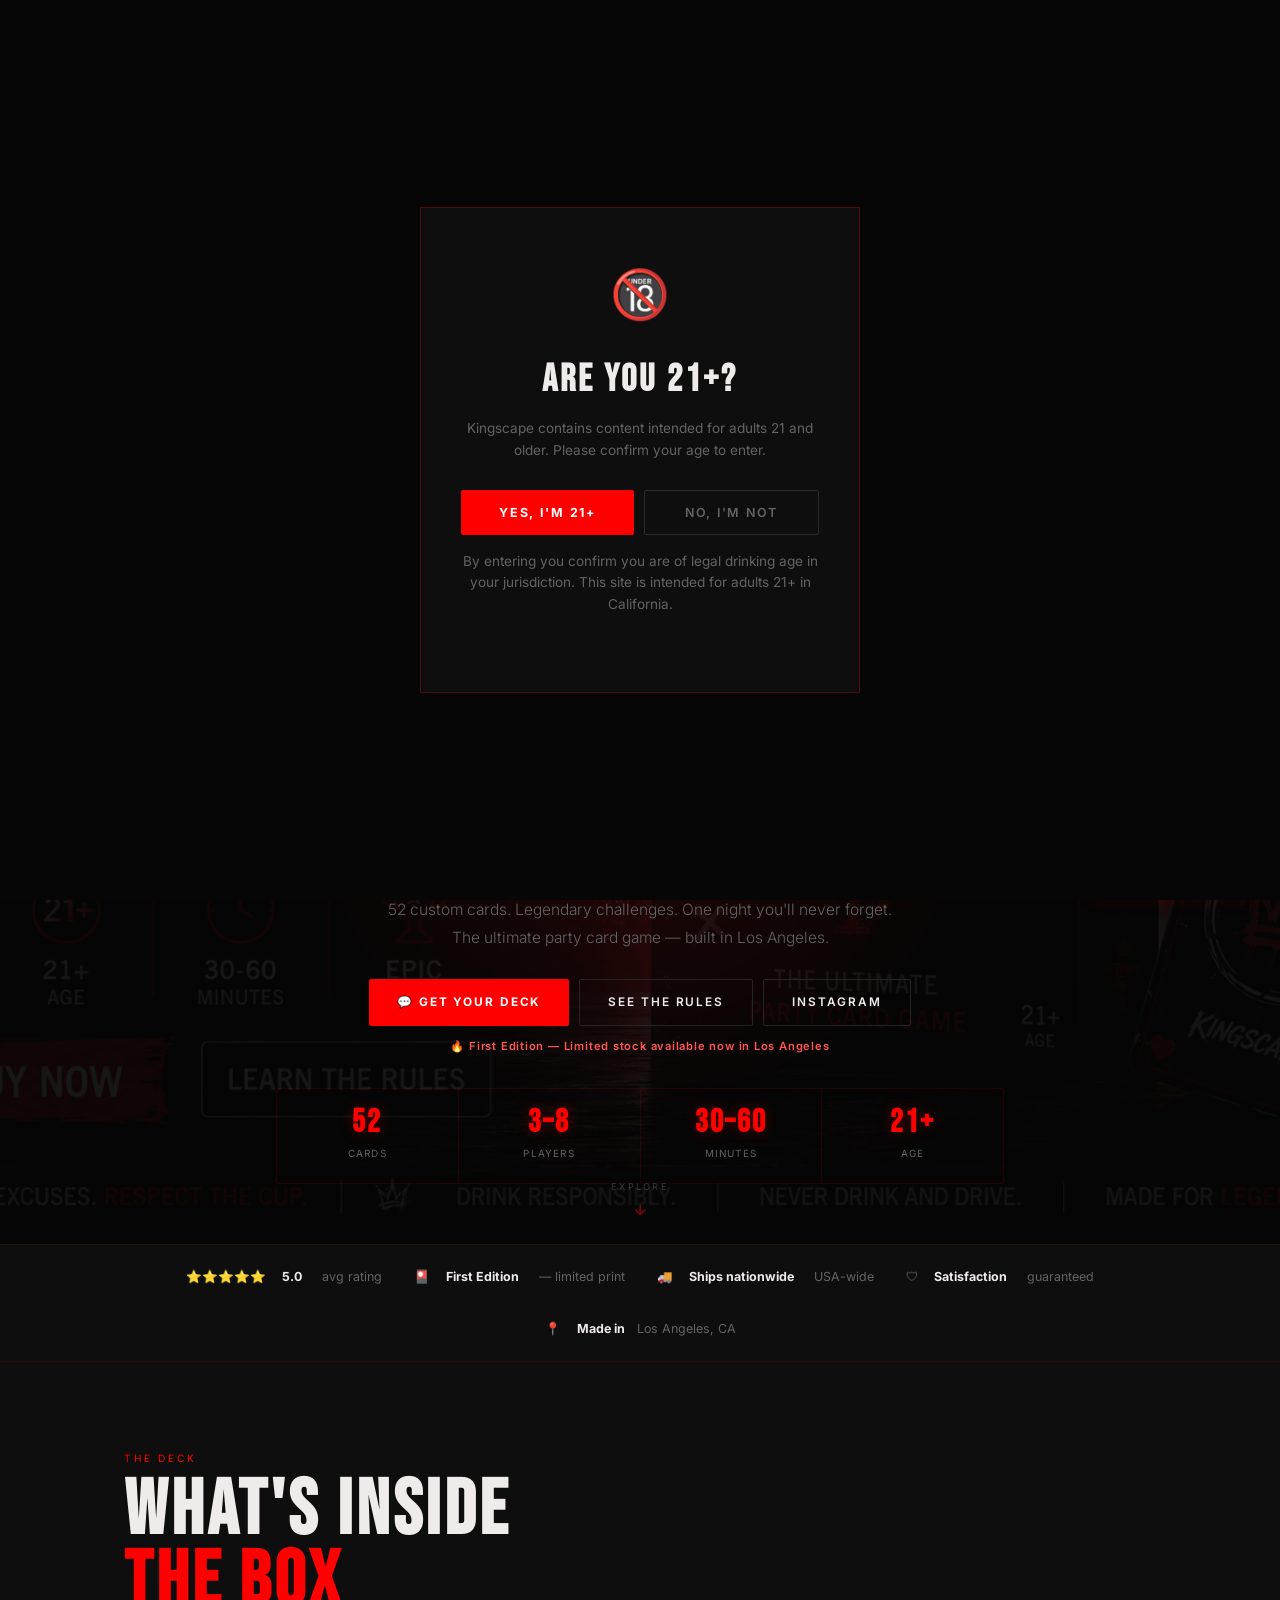
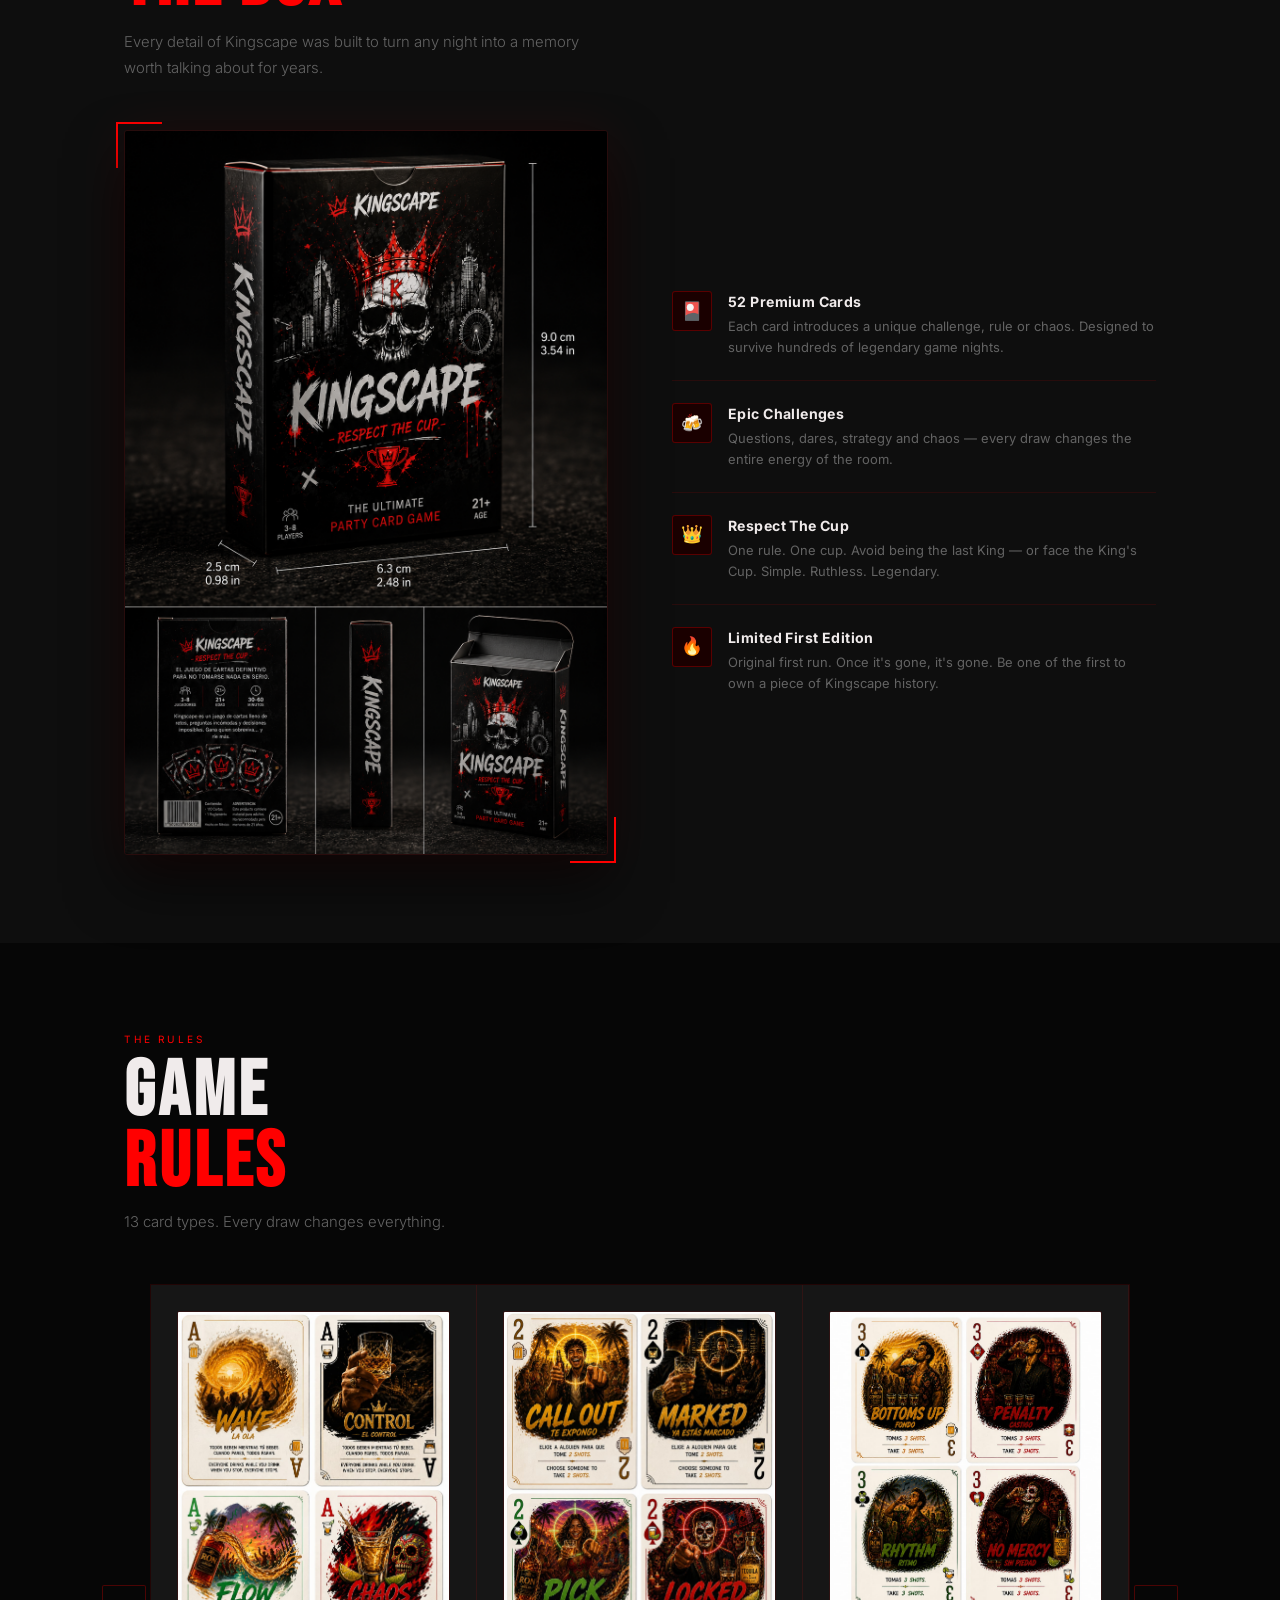
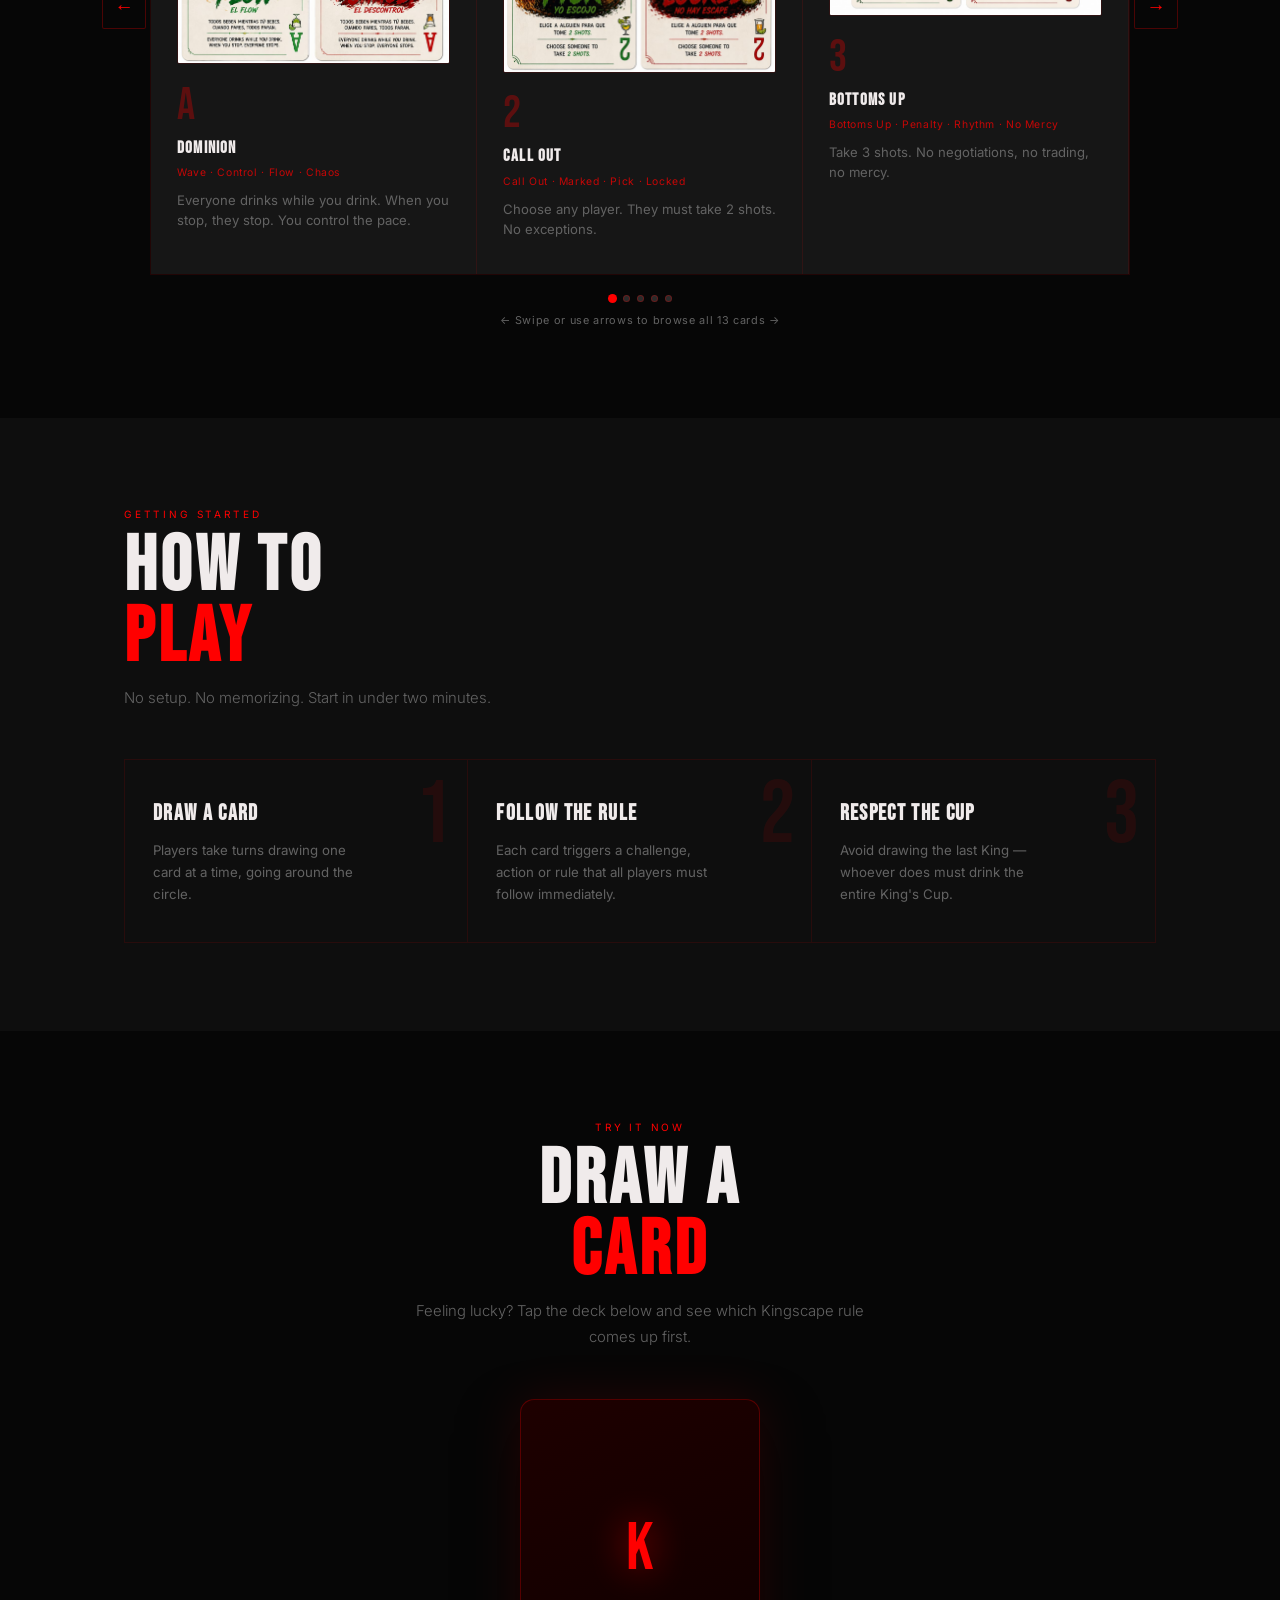
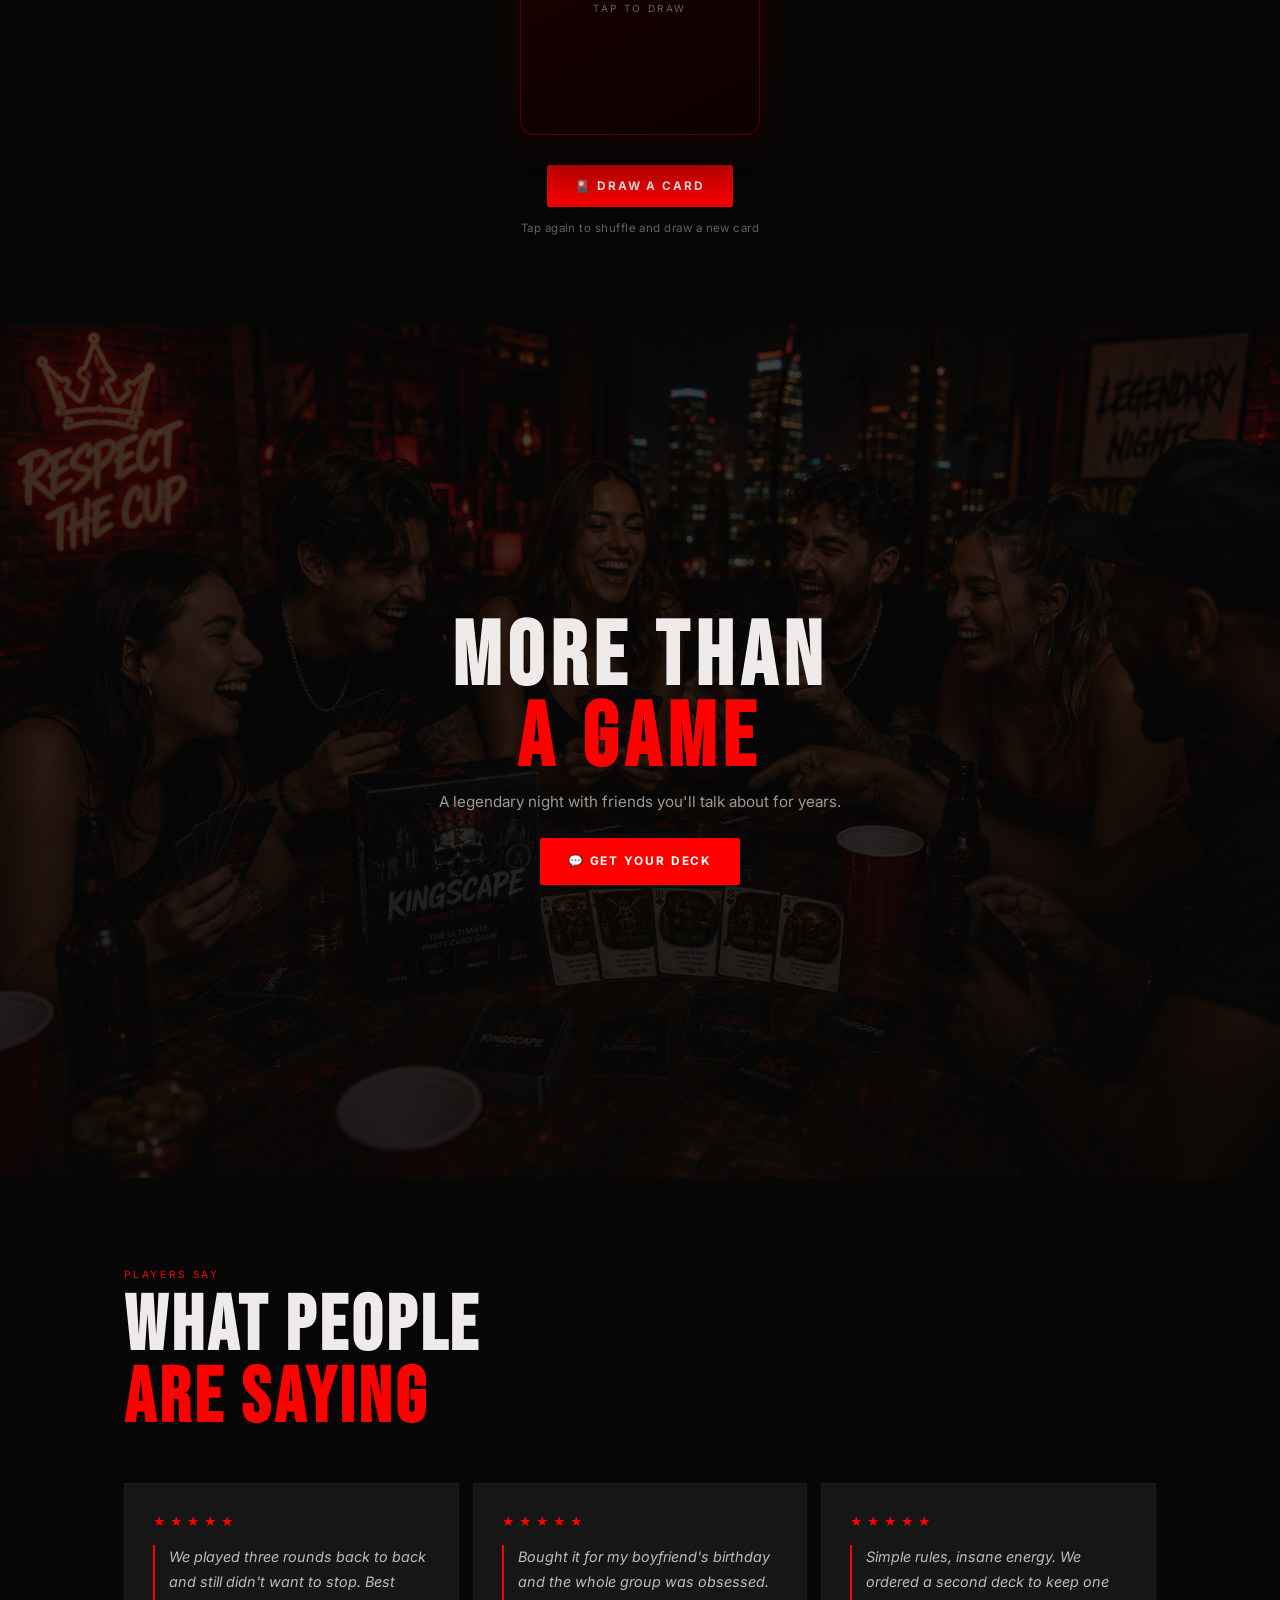
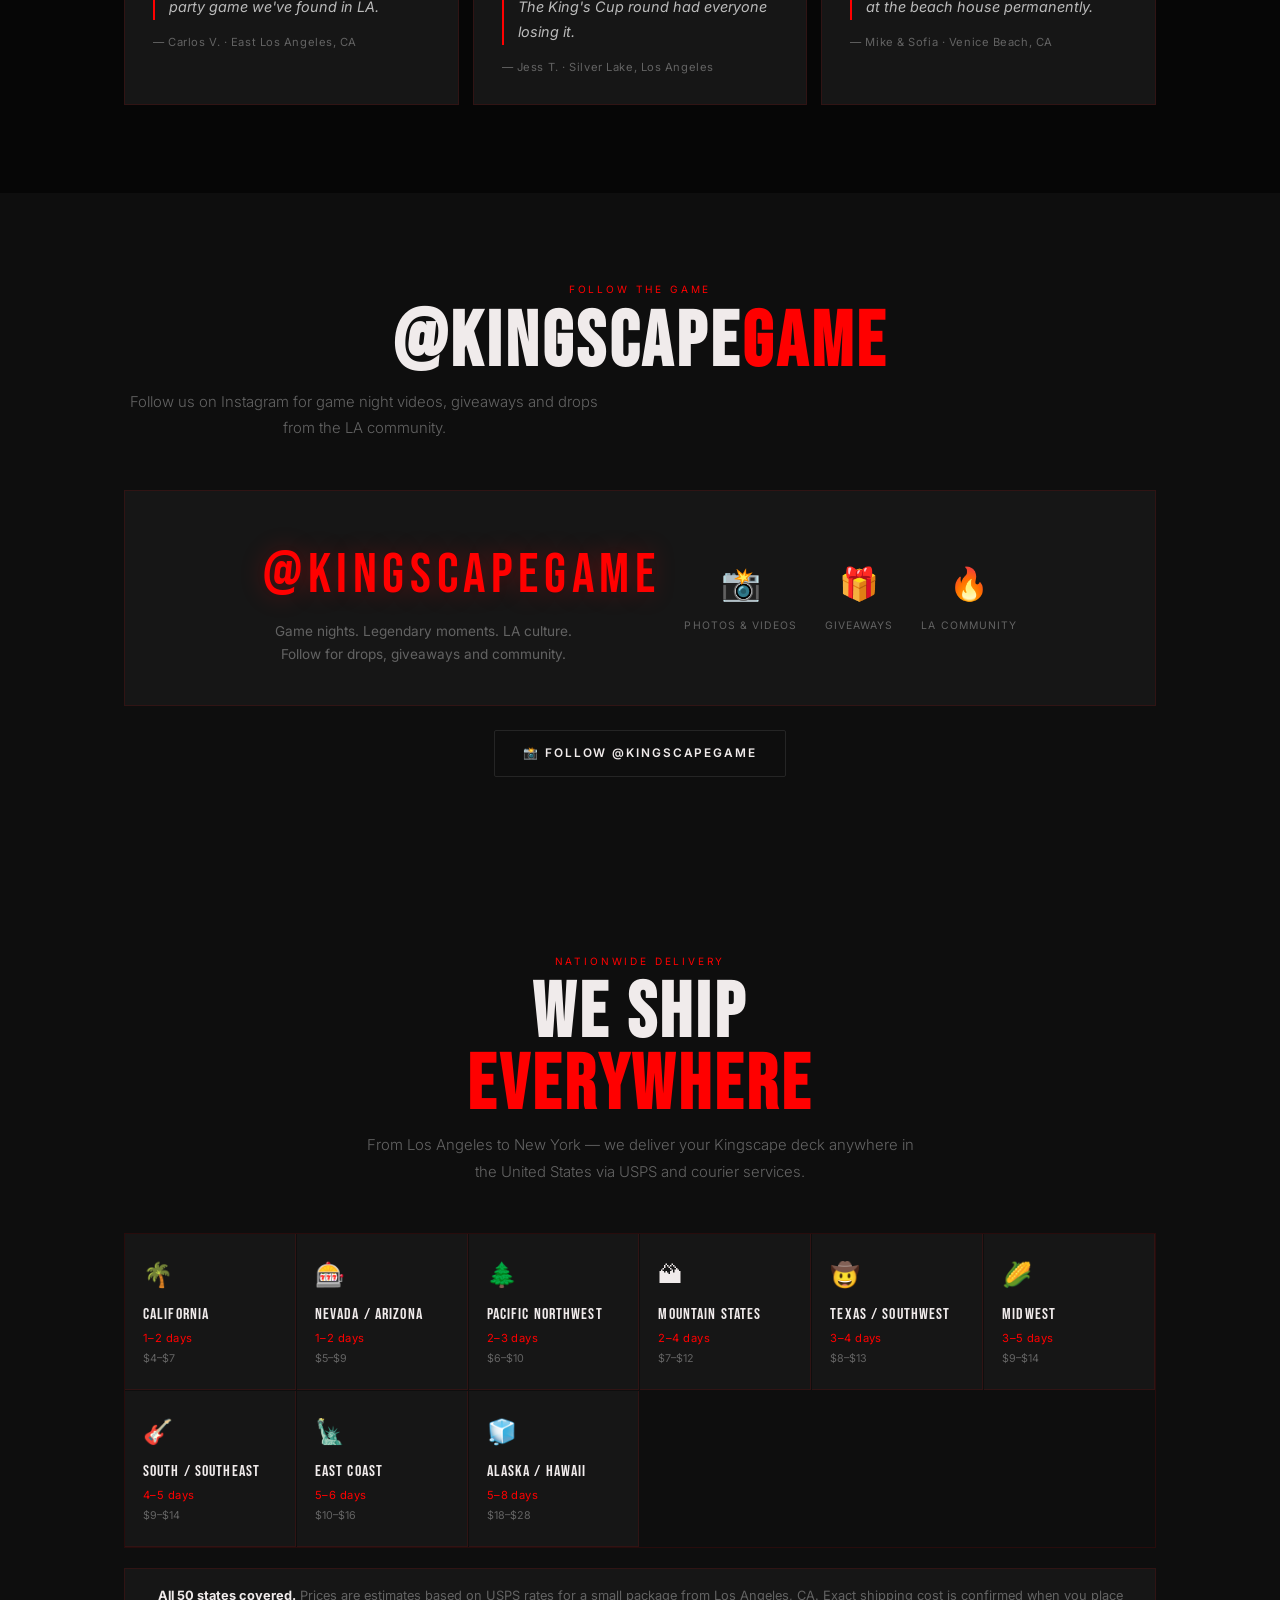
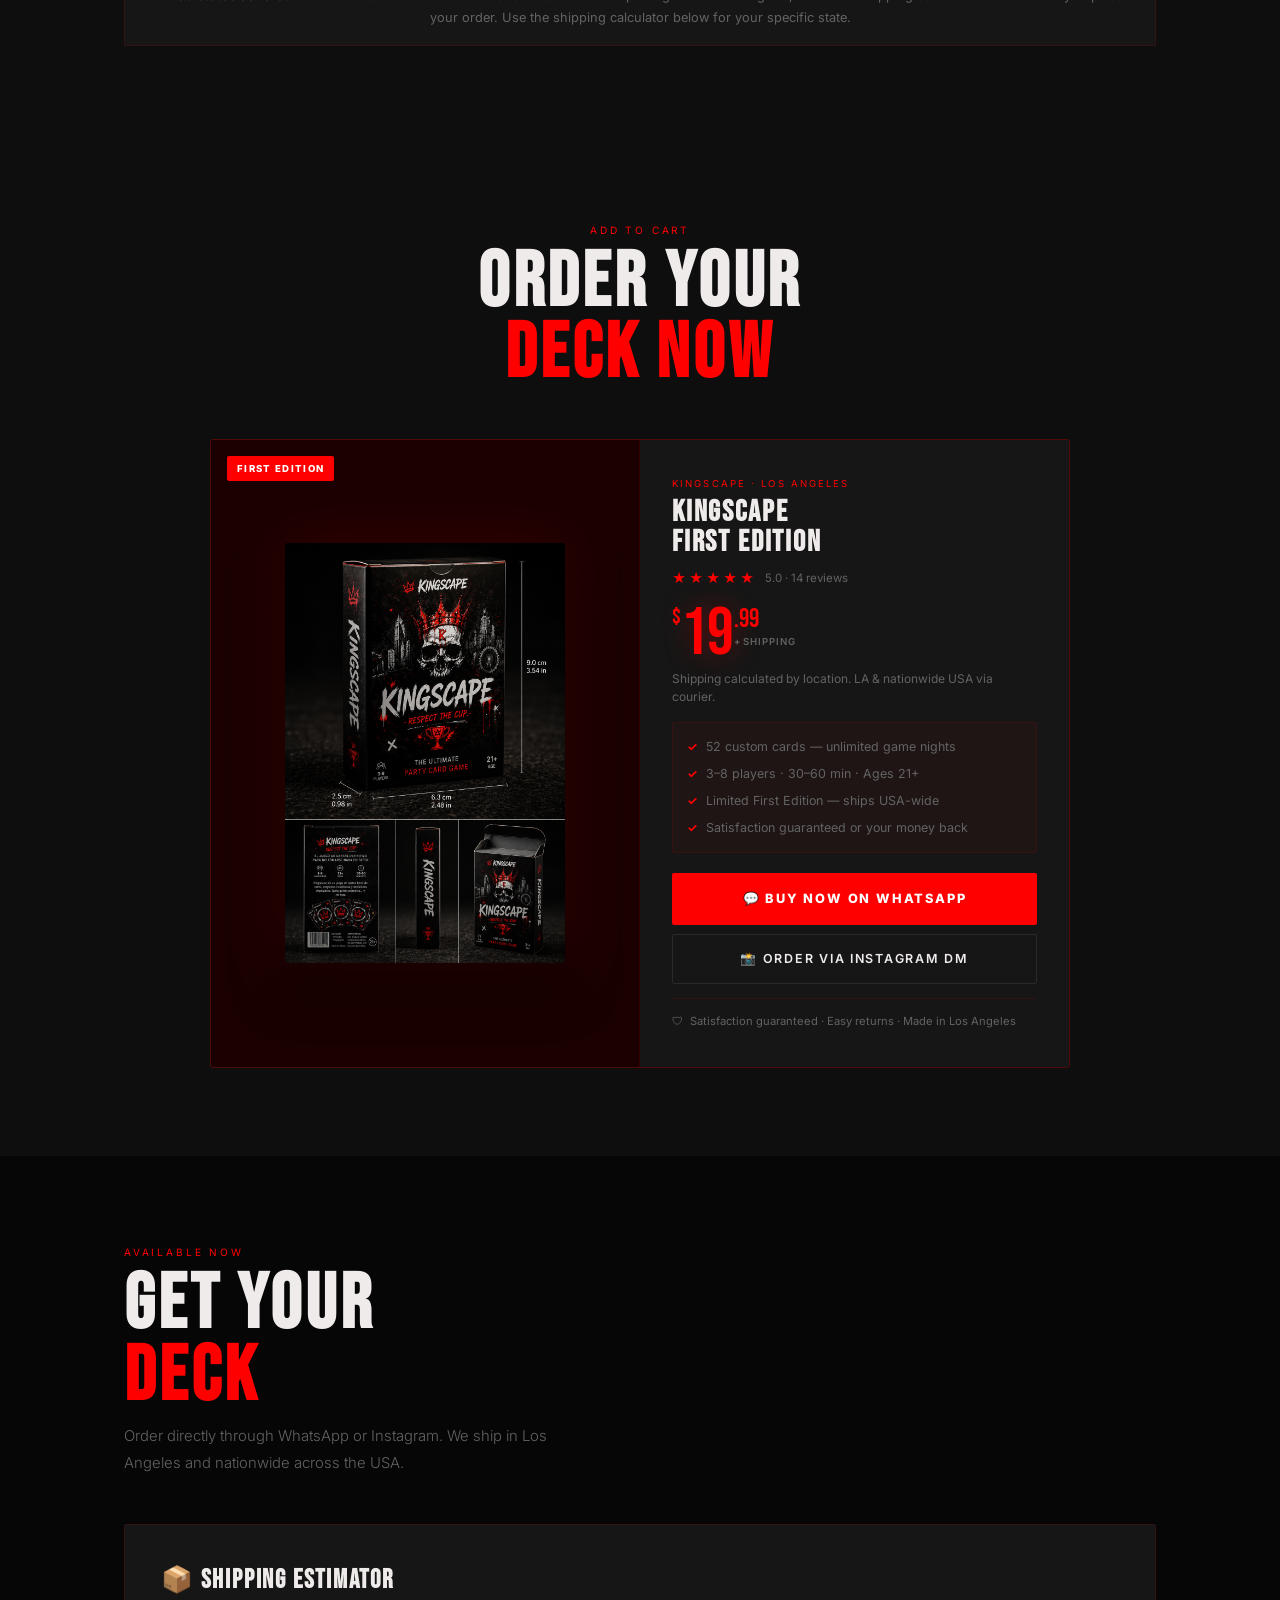
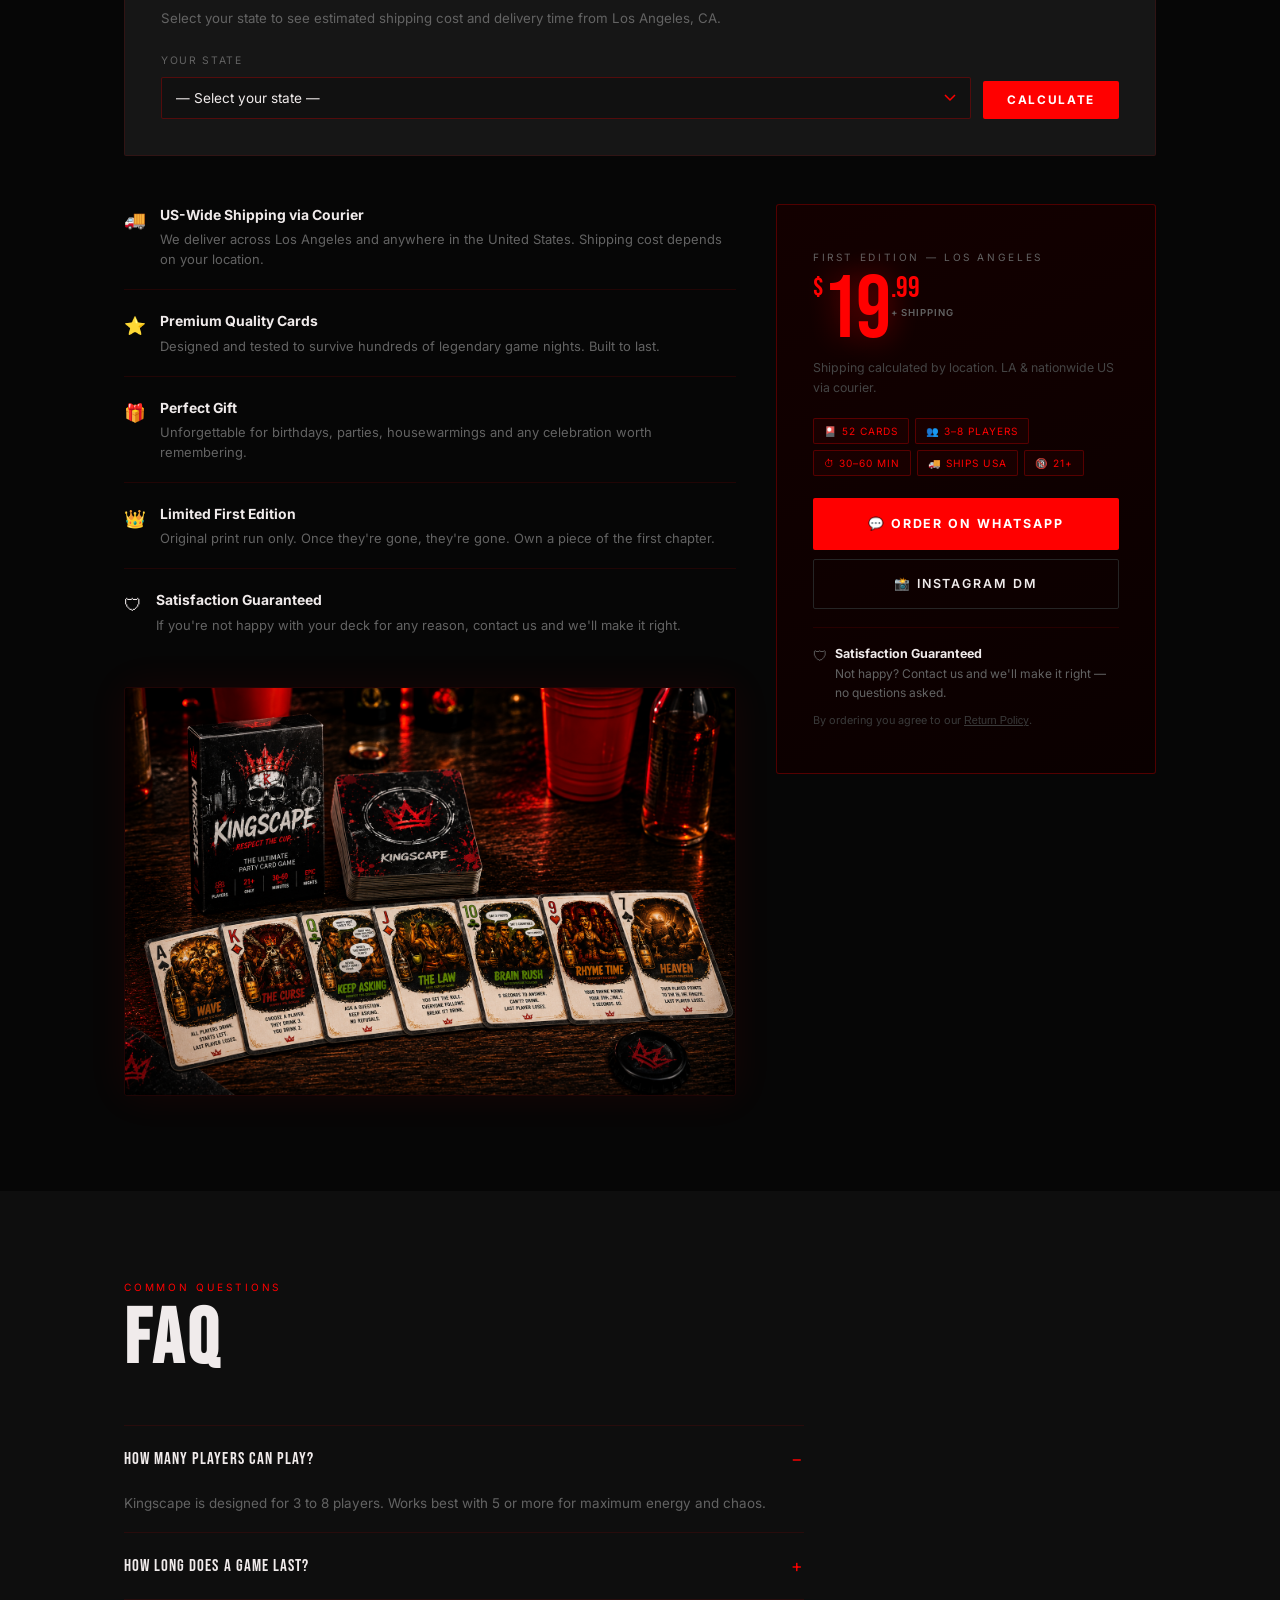
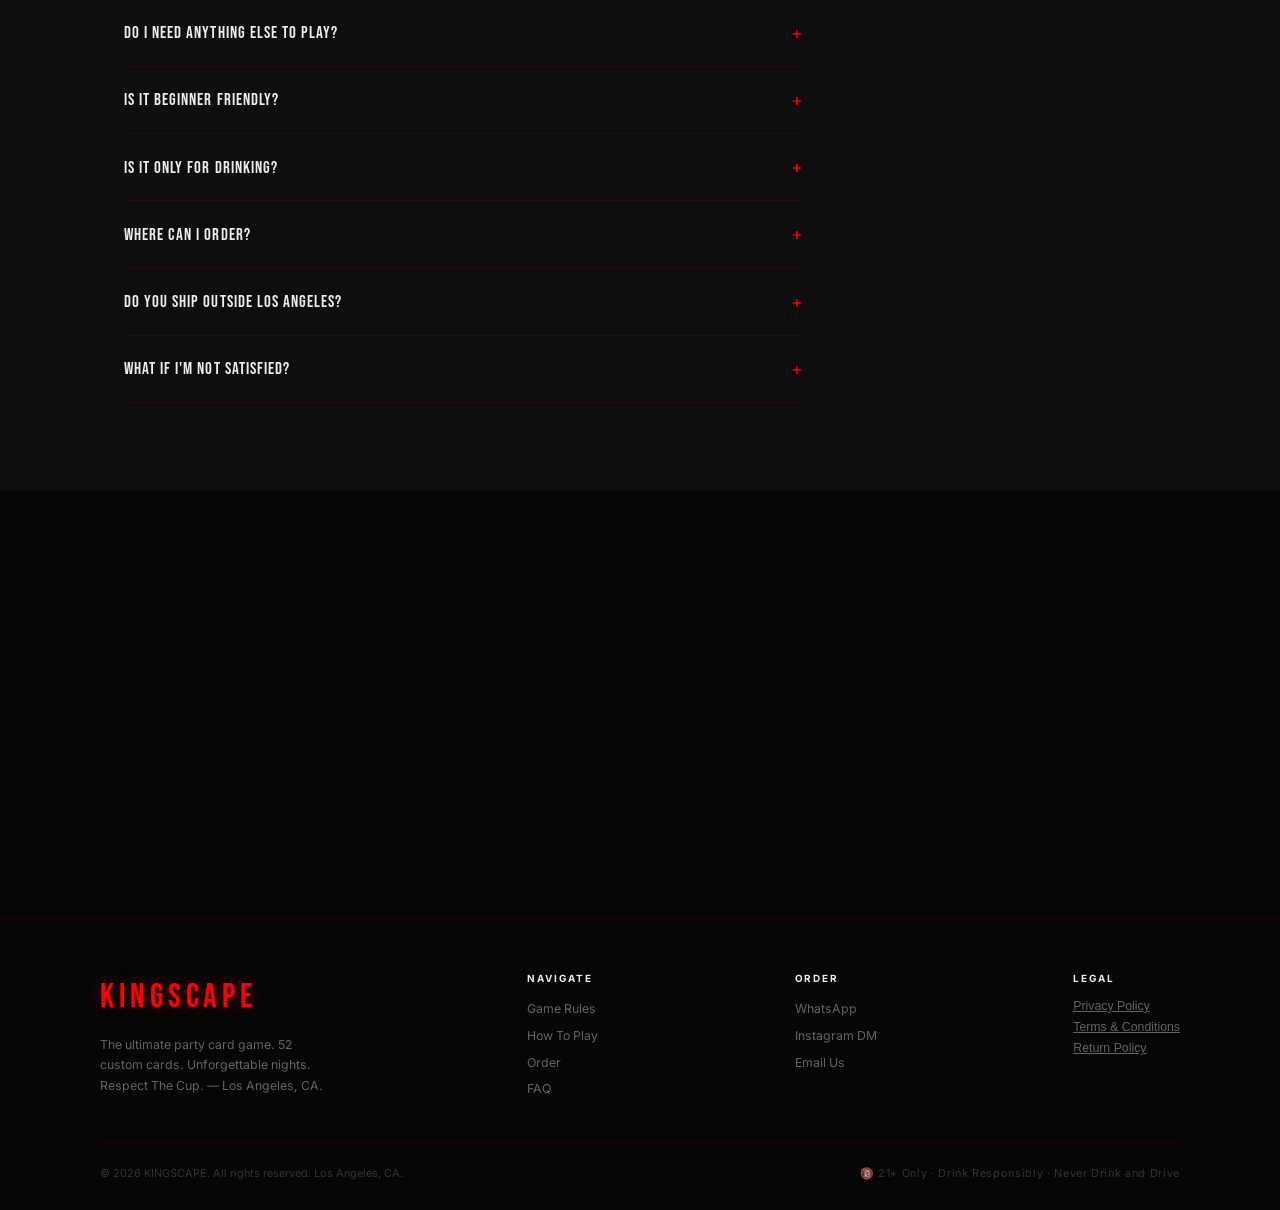
==== commit 23e4e465: "Add files via upload" ====
--- a/index.html
+++ b/index.html
@@ -43,11 +43,122 @@
       --ease:cubic-bezier(.4,0,.2,1);
     }
     *,*::before,*::after{box-sizing:border-box;margin:0;padding:0;}
-    html{scroll-behavior:smooth;}
+    html{scroll-behavior:smooth;scroll-padding-top:74px;}
+    /* Themed scrollbar */
+    ::-webkit-scrollbar{width:10px;height:10px;}
+    ::-webkit-scrollbar-track{background:var(--ink);}
+    ::-webkit-scrollbar-thumb{background:var(--red2);border-radius:5px;border:2px solid var(--ink);}
+    ::-webkit-scrollbar-thumb:hover{background:var(--red);}
+    *{scrollbar-color:var(--red2) var(--ink);scrollbar-width:thin;}
     body{background:var(--ink);color:var(--ash);font-family:var(--ff-b);line-height:1.6;overflow-x:hidden;}
     body::after{content:'';position:fixed;inset:0;z-index:999;pointer-events:none;
       background-image:url("data:image/svg+xml,%3Csvg viewBox='0 0 256 256' xmlns='http://www.w3.org/2000/svg'%3E%3Cfilter id='n'%3E%3CfeTurbulence type='fractalNoise' baseFrequency='0.9' numOctaves='4' stitchTiles='stitch'/%3E%3C/filter%3E%3Crect width='100%25' height='100%25' filter='url(%23n)' opacity='1'/%3E%3C/svg%3E");
       opacity:.025;mix-blend-mode:overlay;}
+
+    /* ── SCROLL PROGRESS BAR ── */
+    #scroll-progress{position:fixed;top:0;left:0;height:3px;width:0%;z-index:700;background:linear-gradient(90deg,var(--red2),var(--red) 50%,#ff6666);box-shadow:0 0 12px rgba(255,0,0,.7),0 0 4px rgba(255,255,255,.3);transition:width .08s linear;pointer-events:none;}
+
+    /* ── CURSOR GLOW ── */
+    #cursor-glow{position:fixed;width:440px;height:440px;border-radius:50%;left:-9999px;top:-9999px;transform:translate(-50%,-50%);background:radial-gradient(circle,rgba(255,0,0,.16) 0%,rgba(255,0,0,.05) 45%,transparent 75%);pointer-events:none;z-index:2;opacity:0;transition:opacity .4s ease;mix-blend-mode:screen;}
+    #cursor-glow.active{opacity:1;}
+    @media(pointer:coarse){#cursor-glow{display:none;}}
+
+    /* ── 3D TILT ── */
+    .tilt-wrap{perspective:1200px;}
+    .tilt-el{transition:transform .12s ease-out;will-change:transform;transform-style:preserve-3d;}
+    .tilt-el::after{content:none;}
+    .tilt-glare{position:absolute;inset:0;border-radius:3px;pointer-events:none;opacity:0;transition:opacity .15s;background:radial-gradient(circle at var(--gx,50%) var(--gy,50%),rgba(255,255,255,.18),transparent 60%);}
+    .tilt-wrap:hover .tilt-glare{opacity:1;}
+
+    /* ── HERO TITLE GLITCH ── */
+    .hero-title{position:relative;}
+    .hero-title::before,.hero-title::after{
+      content:'KINGSCAPE';
+      position:absolute;top:0;left:0;width:100%;height:100%;
+      font-family:inherit;font-size:inherit;line-height:inherit;letter-spacing:inherit;font-weight:inherit;
+      opacity:0;pointer-events:none;white-space:nowrap;
+    }
+    .hero-title:hover::before{
+      color:var(--red);opacity:.8;mix-blend-mode:screen;
+      clip-path:polygon(0 0,100% 0,100% 42%,0 42%);
+      animation:glitchTop .35s steps(3) infinite;
+    }
+    .hero-title:hover::after{
+      color:#fff;opacity:.7;mix-blend-mode:screen;
+      clip-path:polygon(0 58%,100% 58%,100% 100%,0 100%);
+      animation:glitchBottom .3s steps(3) infinite;
+    }
+    @keyframes glitchTop{
+      0%{transform:translate(0,0);}
+      20%{transform:translate(-8px,-2px);}
+      40%{transform:translate(6px,1px);}
+      60%{transform:translate(-4px,2px);}
+      80%{transform:translate(3px,-1px);}
+      100%{transform:translate(0,0);}
+    }
+    @keyframes glitchBottom{
+      0%{transform:translate(0,0);}
+      20%{transform:translate(8px,1px);}
+      40%{transform:translate(-6px,-2px);}
+      60%{transform:translate(5px,2px);}
+      80%{transform:translate(-3px,-1px);}
+      100%{transform:translate(0,0);}
+    }
+    @media(hover:none){.hero-title::before,.hero-title::after{display:none;}}
+
+    /* ── SCROLL INDICATOR ── */
+    .scroll-indicator{position:absolute;bottom:26px;left:50%;transform:translateX(-50%);display:flex;flex-direction:column;align-items:center;gap:7px;z-index:1;opacity:.55;animation:scrollBounce 2.2s ease-in-out infinite;text-decoration:none;transition:opacity .2s;}
+    .scroll-indicator:hover{opacity:1;}
+    .scroll-indicator span{font-size:.58rem;letter-spacing:.24em;text-transform:uppercase;color:var(--muted);}
+    .scroll-indicator svg{width:16px;height:16px;}
+    @keyframes scrollBounce{0%,100%{transform:translate(-50%,0);}50%{transform:translate(-50%,8px);}}
+    @media(max-width:640px){.scroll-indicator{display:none;}}
+
+    /* ── TOAST ── */
+    #toast{position:fixed;bottom:90px;left:50%;transform:translateX(-50%) translateY(16px);background:var(--red);color:#fff;font-family:var(--ff-b);font-size:.76rem;font-weight:700;letter-spacing:.08em;padding:12px 26px;border-radius:2px;box-shadow:0 10px 30px rgba(255,0,0,.45);z-index:9999;opacity:0;pointer-events:none;transition:opacity .25s,transform .25s;white-space:nowrap;}
+    #toast.show{opacity:1;transform:translateX(-50%) translateY(0);}
+
+    /* ── SHARE BUTTON ── */
+    .share-btn{background:transparent;border:1px solid rgba(255,255,255,.4);color:#fff;font-family:var(--ff-b);font-size:.74rem;font-weight:700;letter-spacing:.14em;text-transform:uppercase;padding:11px 24px;border-radius:2px;cursor:pointer;transition:background .18s,border-color .18s,transform .15s;display:inline-flex;align-items:center;gap:7px;}
+    .share-btn:hover{background:rgba(255,255,255,.12);border-color:#fff;transform:translateY(-2px);}
+
+    /* ── DRAW A CARD DEMO ── */
+    .draw-section{text-align:center;}
+    .draw-stage{display:flex;justify-content:center;margin:46px 0 30px;perspective:1500px;}
+    .draw-card{width:240px;height:336px;position:relative;transform-style:preserve-3d;transition:transform .8s cubic-bezier(.4,.1,.2,1);cursor:pointer;}
+    .draw-card.flipped{transform:rotateY(180deg);}
+    .draw-card.shuffling{animation:shuffleShake .55s ease-in-out;}
+    @keyframes shuffleShake{
+      0%,100%{transform:translateX(0) rotateY(0) rotate(0);}
+      15%{transform:translateX(-10px) rotate(-5deg);}
+      30%{transform:translateX(9px) rotate(4deg);}
+      45%{transform:translateX(-7px) rotate(-3deg);}
+      60%{transform:translateX(6px) rotate(3deg);}
+      75%{transform:translateX(-4px) rotate(-2deg);}
+      90%{transform:translateX(2px) rotate(1deg);}
+    }
+    .draw-card.flipped.shuffling{animation:shuffleShakeFlipped .55s ease-in-out;}
+    @keyframes shuffleShakeFlipped{
+      0%,100%{transform:translateX(0) rotateY(180deg) rotate(0);}
+      15%{transform:translateX(-10px) rotateY(180deg) rotate(5deg);}
+      30%{transform:translateX(9px) rotateY(180deg) rotate(-4deg);}
+      45%{transform:translateX(-7px) rotateY(180deg) rotate(3deg);}
+      60%{transform:translateX(6px) rotateY(180deg) rotate(-3deg);}
+      75%{transform:translateX(-4px) rotateY(180deg) rotate(2deg);}
+      90%{transform:translateX(2px) rotateY(180deg) rotate(-1deg);}
+    }
+    .draw-card-face{position:absolute;inset:0;border-radius:14px;backface-visibility:hidden;-webkit-backface-visibility:hidden;display:flex;flex-direction:column;align-items:center;justify-content:center;border:1px solid var(--line-hi);box-shadow:0 0 50px rgba(255,0,0,.12),0 30px 60px rgba(0,0,0,.7);overflow:hidden;}
+    .draw-card-back{background:linear-gradient(155deg,#1e0000,#0d0000);gap:18px;}
+    .draw-card-logo{font-family:var(--ff-d);font-size:4.2rem;color:var(--red);text-shadow:0 0 36px rgba(255,0,0,.55);line-height:1;}
+    .draw-card-back span{font-size:.62rem;letter-spacing:.24em;text-transform:uppercase;color:var(--muted);}
+    .draw-card-front{background:var(--raised);transform:rotateY(180deg);padding:22px;text-align:center;}
+    .draw-card-front img{width:100%;height:46%;object-fit:cover;border-radius:6px;margin-bottom:14px;border:1px solid var(--line);}
+    .draw-card-front .dc-rank{font-family:var(--ff-d);font-size:2.2rem;color:var(--red);opacity:.5;line-height:1;margin-bottom:2px;}
+    .draw-card-front h3{font-family:var(--ff-d);font-size:1.35rem;letter-spacing:.06em;color:var(--ash);margin-bottom:8px;}
+    .draw-card-front p{font-size:.8rem;color:var(--muted);line-height:1.55;}
+    .draw-actions{display:flex;flex-direction:column;align-items:center;gap:12px;}
+    .draw-hint{font-size:.72rem;color:var(--muted);letter-spacing:.04em;}
+    @media(max-width:480px){.draw-card{width:210px;height:294px;}.draw-card-front .dc-rank{font-size:1.8rem;}.draw-card-front h3{font-size:1.15rem;}.draw-card-front p{font-size:.76rem;}}
 
     /* ── PRELOADER ── */
     #preloader{position:fixed;inset:0;z-index:10000;background:var(--ink);display:flex;align-items:center;justify-content:center;transition:opacity .5s var(--ease),visibility .5s;}
@@ -101,6 +212,7 @@
     .nav-links{display:flex;gap:22px;list-style:none;align-items:center;}
     .nav-links a{font-size:.7rem;letter-spacing:.12em;text-transform:uppercase;color:var(--muted);text-decoration:none;transition:color .18s;}
     .nav-links a:hover{color:var(--ash);}
+    .nav-links a.active{color:var(--red);}
     /* Language toggle */
     .lang-btn{background:transparent;border:1px solid var(--line-hi);color:var(--red);font-family:var(--ff-b);font-size:.65rem;font-weight:700;letter-spacing:.12em;text-transform:uppercase;padding:5px 10px;border-radius:2px;cursor:pointer;transition:background .18s,color .18s;}
     .lang-btn:hover{background:var(--red);color:#fff;}
@@ -133,7 +245,7 @@
     .hero{min-height:100vh;padding:80px 24px 60px;display:flex;flex-direction:column;align-items:center;justify-content:center;text-align:center;position:relative;overflow:hidden;}
     .hero-orb{position:absolute;width:720px;height:720px;border-radius:50%;background:radial-gradient(circle,rgba(255,0,0,.13) 0%,transparent 68%);top:50%;left:50%;transform:translate(-50%,-50%);animation:orb 5s ease-in-out infinite;pointer-events:none;}
     @keyframes orb{0%,100%{transform:translate(-50%,-50%) scale(1);opacity:.8}50%{transform:translate(-50%,-50%) scale(1.1);opacity:1}}
-    .hero-deck{position:absolute;inset:0;pointer-events:none;z-index:0;}
+    .hero-deck{position:absolute;inset:0;pointer-events:none;z-index:0;transition:transform .35s ease-out;will-change:transform;}
     .fc{position:absolute;width:50px;height:72px;border-radius:5px;background:linear-gradient(155deg,#1e0000,#0d0000);border:1px solid var(--line-hi);display:flex;align-items:center;justify-content:center;font-family:var(--ff-d);font-size:1.35rem;color:var(--red);box-shadow:0 0 12px rgba(255,0,0,.08),0 8px 22px rgba(0,0,0,.75);animation:fcDrift ease-in-out infinite;opacity:0;}
     .fc:nth-child(1){left:6%;top:19%;animation-duration:13s;animation-delay:.4s;}
     .fc:nth-child(2){left:13%;top:68%;animation-duration:17s;animation-delay:-.6s;}
@@ -170,8 +282,7 @@
     .product-card-section{background:var(--surface);}
     .product-card-wrap{display:grid;grid-template-columns:1fr 1fr;gap:0;border:1px solid var(--line-hi);border-radius:3px;overflow:hidden;max-width:860px;margin:48px auto 0;}
     .product-card-img{background:var(--card-bg);display:flex;align-items:center;justify-content:center;padding:40px 32px;position:relative;border-right:1px solid var(--line);}
-    .product-card-img img{width:100%;max-width:280px;border-radius:3px;box-shadow:0 0 60px rgba(255,0,0,.15),0 24px 48px rgba(0,0,0,.7);transition:transform .35s var(--ease);}
-    .product-card-img:hover img{transform:scale(1.04);}
+    .product-card-img img{width:100%;max-width:280px;border-radius:3px;box-shadow:0 0 60px rgba(255,0,0,.15),0 24px 48px rgba(0,0,0,.7);}
     .product-card-img .pc-badge{position:absolute;top:16px;left:16px;background:var(--red);color:#fff;font-size:.6rem;font-weight:800;letter-spacing:.14em;text-transform:uppercase;padding:5px 10px;border-radius:2px;}
     .product-card-info{padding:36px 32px;display:flex;flex-direction:column;gap:0;background:var(--raised);}
     .pc-label{font-size:.6rem;letter-spacing:.22em;text-transform:uppercase;color:var(--red);margin-bottom:6px;}
@@ -455,6 +566,11 @@
 </head>
 <body>
 
+<!-- SCROLL PROGRESS -->
+<div id="scroll-progress"></div>
+<!-- CURSOR GLOW -->
+<div id="cursor-glow" aria-hidden="true"></div>
+
 <!-- PRELOADER -->
 <div id="preloader"><span class="pre-logo" data-en="KINGSCAPE" data-es="KINGSCAPE">KINGSCAPE</span></div>
 
@@ -484,8 +600,8 @@
   <ul class="nav-links">
     <li><a href="#rules" data-en="Rules" data-es="Reglas">Rules</a></li>
     <li><a href="#how-to-play" data-en="How To Play" data-es="Cómo Jugar">How To Play</a></li>
+    <li><a href="#draw-demo" data-en="Try It" data-es="Pruébalo">Try It</a></li>
     <li><a href="#order" data-en="Order" data-es="Pedir">Order</a></li>
-    <li><a href="#faq" data-en="FAQ" data-es="FAQ">FAQ</a></li>
     <li><a href="#faq" data-en="FAQ" data-es="FAQ">FAQ</a></li>
   </ul>
   <div style="display:flex;align-items:center;gap:10px;">
@@ -505,6 +621,7 @@
 <div id="mobile-menu" role="dialog" aria-modal="true">
   <a href="#rules" onclick="closeMobileMenu()" data-en="Rules" data-es="Reglas">Rules</a>
   <a href="#how-to-play" onclick="closeMobileMenu()" data-en="How To Play" data-es="Cómo Jugar">How To Play</a>
+  <a href="#draw-demo" onclick="closeMobileMenu()" data-en="Try It" data-es="Pruébalo">Try It</a>
   <a href="#order" onclick="closeMobileMenu()" data-en="Order" data-es="Pedir">Order</a>
   <a href="#faq" onclick="closeMobileMenu()">FAQ</a>
   <div class="lang-switch" style="transform:scale(1.3);" aria-label="Language selector">
@@ -580,6 +697,10 @@
       <div class="hstat"><strong>21+</strong><span data-en="Age" data-es="Edad">Age</span></div>
     </div>
   </div>
+  <a class="scroll-indicator" href="#rules" aria-label="Scroll to explore">
+    <span data-en="Explore" data-es="Explorar">Explore</span>
+    <svg viewBox="0 0 24 24" fill="none" stroke="currentColor" stroke-width="2" stroke-linecap="round" stroke-linejoin="round" style="color:var(--red);"><path d="M12 5v14M19 12l-7 7-7-7"/></svg>
+  </a>
 </section>
 
 <!-- PROOF STRIP -->
@@ -602,7 +723,7 @@
       <p class="lead" style="margin-top:10px;" data-en="Every detail of Kingscape was built to turn any night into a memory worth talking about for years." data-es="Cada detalle de Kingscape fue creado para convertir cualquier noche en un recuerdo que vale la pena contar por años.">Every detail of Kingscape was built to turn any night into a memory worth talking about for years.</p>
     </div>
     <div class="inside-grid">
-      <div class="img-frame reveal-left"><img src="box.png" alt="Kingscape game box" loading="lazy" /></div>
+      <div class="img-frame tilt-wrap reveal-left"><img class="tilt-el" src="box.png" alt="Kingscape game box" loading="lazy" /><div class="tilt-glare"></div></div>
       <div class="feat-list reveal-right">
         <div class="feat"><div class="feat-ico">🎴</div><div><h3 data-en="52 Premium Cards" data-es="52 Cartas Premium">52 Premium Cards</h3><p data-en="Each card introduces a unique challenge, rule or chaos. Designed to survive hundreds of legendary game nights." data-es="Cada carta presenta un reto único, regla o caos. Diseñadas para sobrevivir cientos de noches legendarias.">Each card introduces a unique challenge, rule or chaos. Designed to survive hundreds of legendary game nights.</p></div></div>
         <div class="feat"><div class="feat-ico">🍻</div><div><h3 data-en="Epic Challenges" data-es="Retos Épicos">Epic Challenges</h3><p data-en="Questions, dares, strategy and chaos — every draw changes the entire energy of the room." data-es="Preguntas, retos, estrategia y caos — cada carta cambia toda la energía del cuarto.">Questions, dares, strategy and chaos — every draw changes the entire energy of the room.</p></div></div>
@@ -663,6 +784,34 @@
   </div>
 </section>
 
+<!-- DRAW A CARD DEMO -->
+<section class="sec sec-dark draw-section" id="draw-demo">
+  <div class="container">
+    <div class="sec-header reveal" style="text-align:center;margin-left:auto;margin-right:auto;">
+      <span class="label" data-en="Try It Now" data-es="Pruébalo Ahora">Try It Now</span>
+      <h2 class="display" data-en="DRAW A<br/><em>CARD</em>" data-es="SACA UNA<br/><em>CARTA</em>">DRAW A<br/><em>CARD</em></h2>
+      <p class="lead" style="margin:10px auto 0;text-align:center;" data-en="Feeling lucky? Tap the deck below and see which Kingscape rule comes up first." data-es="¿Te sientes con suerte? Toca el mazo y descubre qué regla de Kingscape sale primero.">Feeling lucky? Tap the deck below and see which Kingscape rule comes up first.</p>
+    </div>
+    <div class="draw-stage reveal">
+      <div class="draw-card" id="drawCard" role="button" tabindex="0" aria-label="Draw a card">
+        <div class="draw-card-face draw-card-back">
+          <div class="draw-card-logo">K</div>
+          <span data-en="Tap To Draw" data-es="Toca Para Sacar">Tap To Draw</span>
+        </div>
+        <div class="draw-card-face draw-card-front" id="drawCardFront">
+          <div class="dc-rank">A</div>
+          <h3>—</h3>
+          <p>—</p>
+        </div>
+      </div>
+    </div>
+    <div class="draw-actions reveal">
+      <button class="btn-red" id="drawBtn" data-en="🎴 Draw A Card" data-es="🎴 Sacar Carta">🎴 Draw A Card</button>
+      <p class="draw-hint" data-en="Tap again to shuffle and draw a new card" data-es="Toca otra vez para barajar y sacar otra carta">Tap again to shuffle and draw a new card</p>
+    </div>
+  </div>
+</section>
+
 <!-- LIFESTYLE -->
 <div class="lifestyle reveal">
   <img src="lifestyle.png" alt="Friends playing Kingscape at a party in Los Angeles" loading="lazy" />
@@ -744,9 +893,10 @@
       <h2 class="display" data-en="ORDER YOUR<br/><em>DECK NOW</em>" data-es="PIDE TU<br/><em>MAZO AHORA</em>">ORDER YOUR<br/><em>DECK NOW</em></h2>
     </div>
     <div class="product-card-wrap reveal">
-      <div class="product-card-img">
+      <div class="product-card-img tilt-wrap">
         <span class="pc-badge" data-en="First Edition" data-es="Primera Edición">First Edition</span>
-        <img src="box.png" alt="Kingscape First Edition game box" loading="lazy" />
+        <img class="tilt-el" src="box.png" alt="Kingscape First Edition game box" loading="lazy" />
+        <div class="tilt-glare" style="border-radius:0;"></div>
       </div>
       <div class="product-card-info">
         <p class="pc-label" data-en="Kingscape · Los Angeles" data-es="Kingscape · Los Ángeles">Kingscape · Los Angeles</p>
@@ -867,7 +1017,7 @@
           <div class="perk"><span class="perk-ico">👑</span><div><strong data-en="Limited First Edition" data-es="Primera Edición Limitada">Limited First Edition</strong><p data-en="Original print run only. Once they're gone, they're gone. Own a piece of the first chapter." data-es="Solo primera impresión. Cuando se agoten, se acabó. Sé dueño de una pieza del primer capítulo.">Original print run only. Once they're gone, they're gone. Own a piece of the first chapter.</p></div></div>
           <div class="perk"><span class="perk-ico">🛡</span><div><strong data-en="Satisfaction Guaranteed" data-es="Satisfacción Garantizada">Satisfaction Guaranteed</strong><p data-en="If you're not happy with your deck for any reason, contact us and we'll make it right." data-es="Si no estás satisfecho con tu mazo por cualquier razón, contáctanos y lo solucionamos.">If you're not happy with your deck for any reason, contact us and we'll make it right.</p></div></div>
         </div>
-        <div class="deck-img reveal"><img src="deck.png" alt="Kingscape card deck" loading="lazy" /></div>
+        <div class="deck-img tilt-wrap reveal" style="position:relative;"><img class="tilt-el" src="deck.png" alt="Kingscape card deck" loading="lazy" /><div class="tilt-glare"></div></div>
       </div>
       <div class="buy-card reveal">
         <p class="price-lbl" data-en="First Edition — Los Angeles" data-es="Primera Edición — Los Ángeles">First Edition — Los Angeles</p>
@@ -929,6 +1079,9 @@
   <h2 data-en="READY TO PLAY?" data-es="¿LISTO PARA JUGAR?">READY TO PLAY?</h2>
   <p data-en="Order your First Edition deck today. We ship across the USA." data-es="Pide tu mazo de Primera Edición hoy. Enviamos a todo USA.">Order your First Edition deck today. We ship across the USA.</p>
   <a class="btn-white" href="https://wa.me/14246452113?text=Hi!%20I%27d%20like%20to%20order%201%20Kingscape%20deck%20%F0%9F%8E%B4%0AName%3A%20%0AShipping%20to%3A%20%0APhone%3A%20" target="_blank" rel="noopener" data-en="💬 Order on WhatsApp" data-es="💬 Pedir por WhatsApp">💬 Order on WhatsApp</a>
+  <div>
+    <button class="share-btn" id="shareBtn" style="margin-top:16px;" data-en="🔗 Share Kingscape" data-es="🔗 Compartir Kingscape">🔗 Share Kingscape</button>
+  </div>
   <div class="cta-contacts">
     <a href="https://instagram.com/KingscapeGame" target="_blank" rel="noopener">📸 @KingscapeGame</a>
     <a href="mailto:Kingscapegame@gmail.com">✉ Kingscapegame@gmail.com</a>
@@ -984,6 +1137,9 @@
   <a class="float-cta" href="https://wa.me/14246452113?text=Hi!%20I%27d%20like%20to%20order%201%20Kingscape%20deck%20%F0%9F%8E%B4%0AName%3A%20%0AShipping%20to%3A%20%0APhone%3A%20" target="_blank" rel="noopener" data-en="💬 Get Your Deck" data-es="💬 Consigue tu Mazo">💬 Get Your Deck</a>
 </div>
 <div class="age-badge" aria-hidden="true">🔞 21+ Only</div>
+
+<!-- TOAST -->
+<div id="toast" role="status" aria-live="polite"></div>
 
 <script>
 /* ── PRELOADER ── */
@@ -1024,16 +1180,21 @@
   // update ship result if visible
   const res=document.getElementById('shipResult');
   if(res&&res.classList.contains('show'))calcShipping();
+  window.dispatchEvent(new Event('kingscape:langchange'));
 }
 
 
-/* ── STICKY BAR + NAV ── */
+/* ── STICKY BAR + NAV + SCROLL PROGRESS ── */
 const stickyBar=document.getElementById('sticky-bar'),nav=document.getElementById('nav');
+const scrollProgress=document.getElementById('scroll-progress');
 window.addEventListener('scroll',()=>{
   const y=window.scrollY;
   stickyBar.classList.toggle('show',y>380);
   nav.classList.toggle('pushed',y>380);
   document.getElementById('back-top').classList.toggle('show',y>600);
+  const docHeight=document.documentElement.scrollHeight-window.innerHeight;
+  const pct=docHeight>0?(y/docHeight)*100:0;
+  scrollProgress.style.width=Math.min(pct,100)+'%';
 },{passive:true});
 
 /* ── MOBILE MENU ── */
@@ -1050,6 +1211,305 @@
 const ro=new IntersectionObserver(entries=>entries.forEach(e=>{if(e.isIntersecting){e.target.classList.add('visible');ro.unobserve(e.target);}}),{threshold:.08,rootMargin:'0px 0px -32px 0px'});
 document.querySelectorAll('.reveal,.reveal-left,.reveal-right').forEach(el=>ro.observe(el));
 
+/* ── CURSOR GLOW ── */
+(function(){
+  if(!window.matchMedia('(pointer:fine)').matches)return;
+  const glow=document.getElementById('cursor-glow');
+  let mx=0,my=0,gx=0,gy=0,active=false;
+  document.addEventListener('mousemove',e=>{
+    mx=e.clientX;my=e.clientY;
+    if(!active){active=true;glow.classList.add('active');}
+  });
+  document.addEventListener('mouseleave',()=>{active=false;glow.classList.remove('active');});
+  function loop(){
+    gx+=(mx-gx)*0.14;
+    gy+=(my-gy)*0.14;
+    glow.style.left=gx+'px';
+    glow.style.top=gy+'px';
+    requestAnimationFrame(loop);
+  }
+  loop();
+})();
+
+/* ── HERO PARALLAX (floating cards) ── */
+(function(){
+  if(!window.matchMedia('(pointer:fine)').matches)return;
+  const hero=document.querySelector('.hero');
+  const deck=document.querySelector('.hero-deck');
+  if(!hero||!deck)return;
+  hero.addEventListener('mousemove',e=>{
+    const r=hero.getBoundingClientRect();
+    const px=(e.clientX-r.left)/r.width-0.5;
+    const py=(e.clientY-r.top)/r.height-0.5;
+    deck.style.transform=`translate(${px*-26}px,${py*-26}px)`;
+  });
+  hero.addEventListener('mouseleave',()=>{deck.style.transform='translate(0,0)';});
+})();
+
+/* ── 3D TILT ON PRODUCT IMAGES ── */
+(function(){
+  if(!window.matchMedia('(pointer:fine)').matches)return;
+  document.querySelectorAll('.tilt-wrap').forEach(wrap=>{
+    const el=wrap.querySelector('.tilt-el');
+    const glare=wrap.querySelector('.tilt-glare');
+    if(!el)return;
+    wrap.addEventListener('mousemove',e=>{
+      const r=wrap.getBoundingClientRect();
+      const px=(e.clientX-r.left)/r.width;
+      const py=(e.clientY-r.top)/r.height;
+      const rotY=(px-0.5)*18;
+      const rotX=(0.5-py)*18;
+      el.style.transform=`rotateX(${rotX}deg) rotateY(${rotY}deg) scale(1.035)`;
+      if(glare){glare.style.setProperty('--gx',(px*100)+'%');glare.style.setProperty('--gy',(py*100)+'%');}
+    });
+    wrap.addEventListener('mouseleave',()=>{
+      el.style.transform='rotateX(0deg) rotateY(0deg) scale(1)';
+    });
+  });
+})();
+
+/* ── ANIMATED COUNTERS (hero stats) ── */
+(function(){
+  const stats=document.querySelectorAll('.hstat strong');
+  function animateCounter(el){
+    const finalText=el.textContent.trim();
+    const parts=finalText.split(/(\d+)/);
+    const numIdx=[];
+    parts.forEach((p,i)=>{if(/^\d+$/.test(p))numIdx.push(i);});
+    if(numIdx.length===0)return;
+    const duration=1300;
+    const startTime=performance.now();
+    function frame(now){
+      const t=Math.min((now-startTime)/duration,1);
+      const eased=1-Math.pow(1-t,3);
+      const out=parts.slice();
+      numIdx.forEach(i=>{
+        const target=parseInt(parts[i],10);
+        out[i]=String(Math.floor(eased*target));
+      });
+      el.textContent=out.join('');
+      if(t<1)requestAnimationFrame(frame);
+      else el.textContent=finalText;
+    }
+    requestAnimationFrame(frame);
+  }
+  const statsObs=new IntersectionObserver(entries=>entries.forEach(e=>{
+    if(e.isIntersecting){
+      stats.forEach((el,i)=>setTimeout(()=>animateCounter(el),i*120));
+      statsObs.unobserve(e.target);
+    }
+  }),{threshold:.4});
+  const heroStats=document.querySelector('.hero-stats');
+  if(heroStats)statsObs.observe(heroStats);
+})();
+
+/* ── CONFETTI ON ORDER CLICK ── */
+(function(){
+  const colors=['#FF0000','#ffffff','#ff5555','#CC0000','#F0EBEB'];
+  function fireConfetti(x,y){
+    const canvas=document.createElement('canvas');
+    canvas.style.position='fixed';
+    canvas.style.left='0';canvas.style.top='0';
+    canvas.style.width='100vw';canvas.style.height='100vh';
+    canvas.style.pointerEvents='none';
+    canvas.style.zIndex='9998';
+    canvas.width=window.innerWidth;canvas.height=window.innerHeight;
+    document.body.appendChild(canvas);
+    const ctx=canvas.getContext('2d');
+    const particles=[];
+    for(let i=0;i<70;i++){
+      particles.push({
+        x,y,
+        vx:(Math.random()-0.5)*9,
+        vy:(Math.random()*-9)-1,
+        size:Math.random()*7+3,
+        color:colors[Math.floor(Math.random()*colors.length)],
+        rot:Math.random()*360,
+        rotSpeed:(Math.random()-0.5)*14,
+        gravity:0.28+Math.random()*0.08,
+        life:1,
+        shape:Math.random()>0.5?'rect':'circle'
+      });
+    }
+    let frame=0;
+    function animate(){
+      ctx.clearRect(0,0,canvas.width,canvas.height);
+      let alive=false;
+      particles.forEach(p=>{
+        if(p.life<=0)return;
+        alive=true;
+        p.x+=p.vx;p.y+=p.vy;p.vy+=p.gravity;p.vx*=0.99;
+        p.rot+=p.rotSpeed;
+        p.life-=0.012;
+        ctx.save();
+        ctx.translate(p.x,p.y);
+        ctx.rotate(p.rot*Math.PI/180);
+        ctx.globalAlpha=Math.max(p.life,0);
+        ctx.fillStyle=p.color;
+        if(p.shape==='rect'){ctx.fillRect(-p.size/2,-p.size/2,p.size,p.size*0.6);}
+        else{ctx.beginPath();ctx.arc(0,0,p.size/2,0,Math.PI*2);ctx.fill();}
+        ctx.restore();
+      });
+      frame++;
+      if(alive&&frame<140)requestAnimationFrame(animate);
+      else canvas.remove();
+    }
+    animate();
+  }
+  document.querySelectorAll('.btn-red,.pc-btn-main,.float-cta,.btn-white').forEach(btn=>{
+    btn.addEventListener('click',e=>{
+      const r=btn.getBoundingClientRect();
+      fireConfetti(r.left+r.width/2,r.top+r.height/2);
+    });
+  });
+})();
+
+/* ── MAGNETIC BUTTONS ── */
+(function(){
+  if(!window.matchMedia('(pointer:fine)').matches)return;
+  document.querySelectorAll('.btn-red,.pc-btn-main,.btn-white,.btn-ghost').forEach(btn=>{
+    btn.addEventListener('mousemove',e=>{
+      const r=btn.getBoundingClientRect();
+      const x=(e.clientX-r.left-r.width/2)*0.28;
+      const y=(e.clientY-r.top-r.height/2)*0.35;
+      btn.style.transform=`translate(${x}px,${y}px)`;
+    });
+    btn.addEventListener('mouseleave',()=>{btn.style.transform='';});
+  });
+})();
+
+/* ── TOAST + COPY TO CLIPBOARD ── */
+function showToast(msg){
+  const toast=document.getElementById('toast');
+  toast.textContent=msg;
+  toast.classList.add('show');
+  clearTimeout(toast._t);
+  toast._t=setTimeout(()=>toast.classList.remove('show'),1900);
+}
+(function(){
+  document.querySelectorAll('a[href^="mailto:"],a[href^="tel:"]').forEach(link=>{
+    link.addEventListener('click',e=>{
+      const href=link.getAttribute('href');
+      const value=href.replace('mailto:','').replace('tel:','');
+      if(navigator.clipboard&&navigator.clipboard.writeText){
+        e.preventDefault();
+        navigator.clipboard.writeText(value).then(()=>{
+          showToast(lang==='es'?'¡Copiado! '+value:'Copied! '+value);
+        }).catch(()=>{window.location.href=href;});
+      }
+    });
+  });
+})();
+
+/* ── SCROLLSPY ── */
+(function(){
+  const navLinks=document.querySelectorAll('.nav-links a[href^="#"]');
+  const map={};
+  navLinks.forEach(a=>{map[a.getAttribute('href').slice(1)]=a;});
+  const sections=Object.keys(map).map(id=>document.getElementById(id)).filter(Boolean);
+  if(!sections.length)return;
+  const spy=new IntersectionObserver(entries=>{
+    entries.forEach(e=>{
+      if(e.isIntersecting){
+        navLinks.forEach(a=>a.classList.remove('active'));
+        const link=map[e.target.id];
+        if(link)link.classList.add('active');
+      }
+    });
+  },{rootMargin:'-45% 0px -50% 0px',threshold:0});
+  sections.forEach(s=>spy.observe(s));
+})();
+
+/* ── NATIVE SHARE ── */
+(function(){
+  const shareBtn=document.getElementById('shareBtn');
+  if(!shareBtn)return;
+  if(navigator.share){
+    shareBtn.addEventListener('click',()=>{
+      navigator.share({
+        title:'Kingscape — Respect The Cup',
+        text:lang==='es'?'Mira Kingscape, el juego de cartas definitivo 🎴':'Check out Kingscape, the ultimate party card game 🎴',
+        url:'https://pandoxofficial12-dev.github.io/KingscapeGame/'
+      }).catch(()=>{});
+    });
+  }else{
+    shareBtn.addEventListener('click',()=>{
+      const url='https://pandoxofficial12-dev.github.io/KingscapeGame/';
+      if(navigator.clipboard&&navigator.clipboard.writeText){
+        navigator.clipboard.writeText(url).then(()=>{
+          showToast(lang==='es'?'¡Enlace copiado!':'Link copied!');
+        });
+      }
+    });
+  }
+})();
+
+/* ── DRAW A CARD DEMO ── */
+(function(){
+  const drawCard=document.getElementById('drawCard');
+  const drawBtn=document.getElementById('drawBtn');
+  const front=document.getElementById('drawCardFront');
+  if(!drawCard||!drawBtn||!front)return;
+
+  const deck=[
+    {rank:'A',img:'a.jpg',en:{title:'Dominion',desc:"Everyone drinks while you drink. When you stop, they stop. You control the pace."},es:{title:'Dominio',desc:'Todos toman mientras tú tomas. Cuando paras, paran. Tú controlas el ritmo.'}},
+    {rank:'2',img:'2.jpg',en:{title:'Call Out',desc:'Choose any player. They must take 2 shots. No exceptions.'},es:{title:'Señalar',desc:'Elige a cualquier jugador. Debe tomar 2 shots. Sin excepciones.'}},
+    {rank:'3',img:'3.jpg',en:{title:'Bottoms Up',desc:'Take 3 shots. No negotiations, no trading, no mercy.'},es:{title:'Hasta el Fondo',desc:'Toma 3 shots. Sin negociaciones, sin intercambios, sin piedad.'}},
+    {rank:'4',img:'4.jpg',en:{title:'Group Cheers',desc:'Take 2 shots, then give 2 shots to any player of your choice.'},es:{title:'Brindis Grupal',desc:'Toma 2 shots, luego da 2 shots a cualquier jugador de tu elección.'}},
+    {rank:'5',img:'5.jpg',en:{title:'Ladies',desc:'All women at the table drink. No exceptions.'},es:{title:'Chicas',desc:'Todas las mujeres en la mesa toman. Sin excepciones.'}},
+    {rank:'6',img:'6.jpg',en:{title:'Men',desc:'All men at the table drink. No exceptions.'},es:{title:'Chicos',desc:'Todos los hombres en la mesa toman. Sin excepciones.'}},
+    {rank:'7',img:'7.jpg',en:{title:'Last Hand Up',desc:'Everyone must raise a hand. The last player to raise takes 1 shot.'},es:{title:'Última Mano',desc:'Todos deben levantar la mano. El último en levantarla toma 1 shot.'}},
+    {rank:'8',img:'8.jpg',en:{title:'Follow Me',desc:"Copy the card drawer's finger gesture. Last one to copy correctly takes 1 shot."},es:{title:'Sígueme',desc:'Copia el gesto del que sacó la carta. El último en copiarlo toma 1 shot.'}},
+    {rank:'9',img:'9.jpg',en:{title:'Rhyme Time',desc:'Go around the circle saying rhyming words. Hesitate or repeat — 1 shot.'},es:{title:'Hora de Rimar',desc:'Rima palabras en ronda. Duda o repite — 1 shot.'}},
+    {rank:'10',img:'10.jpg',en:{title:'Category',desc:'Name items in a category going around. Hesitate or repeat — 1 shot.'},es:{title:'Categoría',desc:'Nombra elementos de una categoría en ronda. Duda o repite — 1 shot.'}},
+    {rank:'J',img:'j.jpg',en:{title:'House Rule',desc:'Create any new rule. It stays active until the next Jack is drawn. Break it — drink.'},es:{title:'Regla de la Casa',desc:'Crea una nueva regla. Se mantiene hasta que salga la próxima J. Rómpela — toma.'}},
+    {rank:'Q',img:'q.jpg',en:{title:'Questions',desc:'Ask questions without answering. First to answer or hesitate takes 1 shot.'},es:{title:'Preguntas',desc:'Haz preguntas sin responderlas. El primero en responder o dudar toma 1 shot.'}},
+    {rank:'K',img:'k.jpg',en:{title:"King's Cup",desc:"Pour your drink into the King's Cup. The player who draws the LAST King drinks the entire cup."},es:{title:'Copa del Rey',desc:'Vierte tu bebida en la Copa del Rey. El jugador que saca el ÚLTIMO Rey toma toda la copa.'}}
+  ];
+
+  let isFlipped=false,isAnimating=false,currentCard=null;
+
+  function populateFront(card){
+    currentCard=card;
+    const t=lang==='es'?card.es:card.en;
+    front.innerHTML=`<img src="${card.img}" alt="${t.title}"/><div class="dc-rank">${card.rank}</div><h3>${t.title}</h3><p>${t.desc}</p>`;
+  }
+
+  function shuffleAndDraw(){
+    drawCard.classList.add('shuffling');
+    setTimeout(()=>{
+      drawCard.classList.remove('shuffling');
+      const card=deck[Math.floor(Math.random()*deck.length)];
+      populateFront(card);
+      drawCard.classList.add('flipped');
+      isFlipped=true;
+      setTimeout(()=>{isAnimating=false;},400);
+    },550);
+  }
+
+  function drawAction(){
+    if(isAnimating)return;
+    isAnimating=true;
+    if(isFlipped){
+      drawCard.classList.remove('flipped');
+      setTimeout(shuffleAndDraw,800);
+    }else{
+      shuffleAndDraw();
+    }
+  }
+
+  drawBtn.addEventListener('click',drawAction);
+  drawCard.addEventListener('click',drawAction);
+  drawCard.addEventListener('keydown',e=>{
+    if(e.key==='Enter'||e.key===' '){e.preventDefault();drawAction();}
+  });
+
+  // re-render current card text if language changes
+  window.addEventListener('kingscape:langchange',()=>{
+    if(currentCard)populateFront(currentCard);
+  });
+})();
+
 /* ── CAROUSEL ── */
 (function(){
   const track=document.getElementById('cTrack');
@@ -1100,6 +1560,19 @@
     const diff=startX-e.changedTouches[0].clientX;
     if(Math.abs(diff)>50)diff>0?goTo(idx+perView):goTo(idx-perView);
     isDragging=false;
+  });
+
+  // keyboard navigation (← →) when Rules section is in view
+  let carouselInView=false;
+  const rulesSection=document.getElementById('rules');
+  if(rulesSection){
+    const kbObs=new IntersectionObserver(entries=>entries.forEach(e=>{carouselInView=e.isIntersecting;}),{threshold:.3});
+    kbObs.observe(rulesSection);
+  }
+  document.addEventListener('keydown',e=>{
+    if(!carouselInView)return;
+    if(e.key==='ArrowLeft'){e.preventDefault();goTo(idx-perView);}
+    if(e.key==='ArrowRight'){e.preventDefault();goTo(idx+perView);}
   });
 
   function init(){perView=getPerView();buildDots();goTo(0);}
